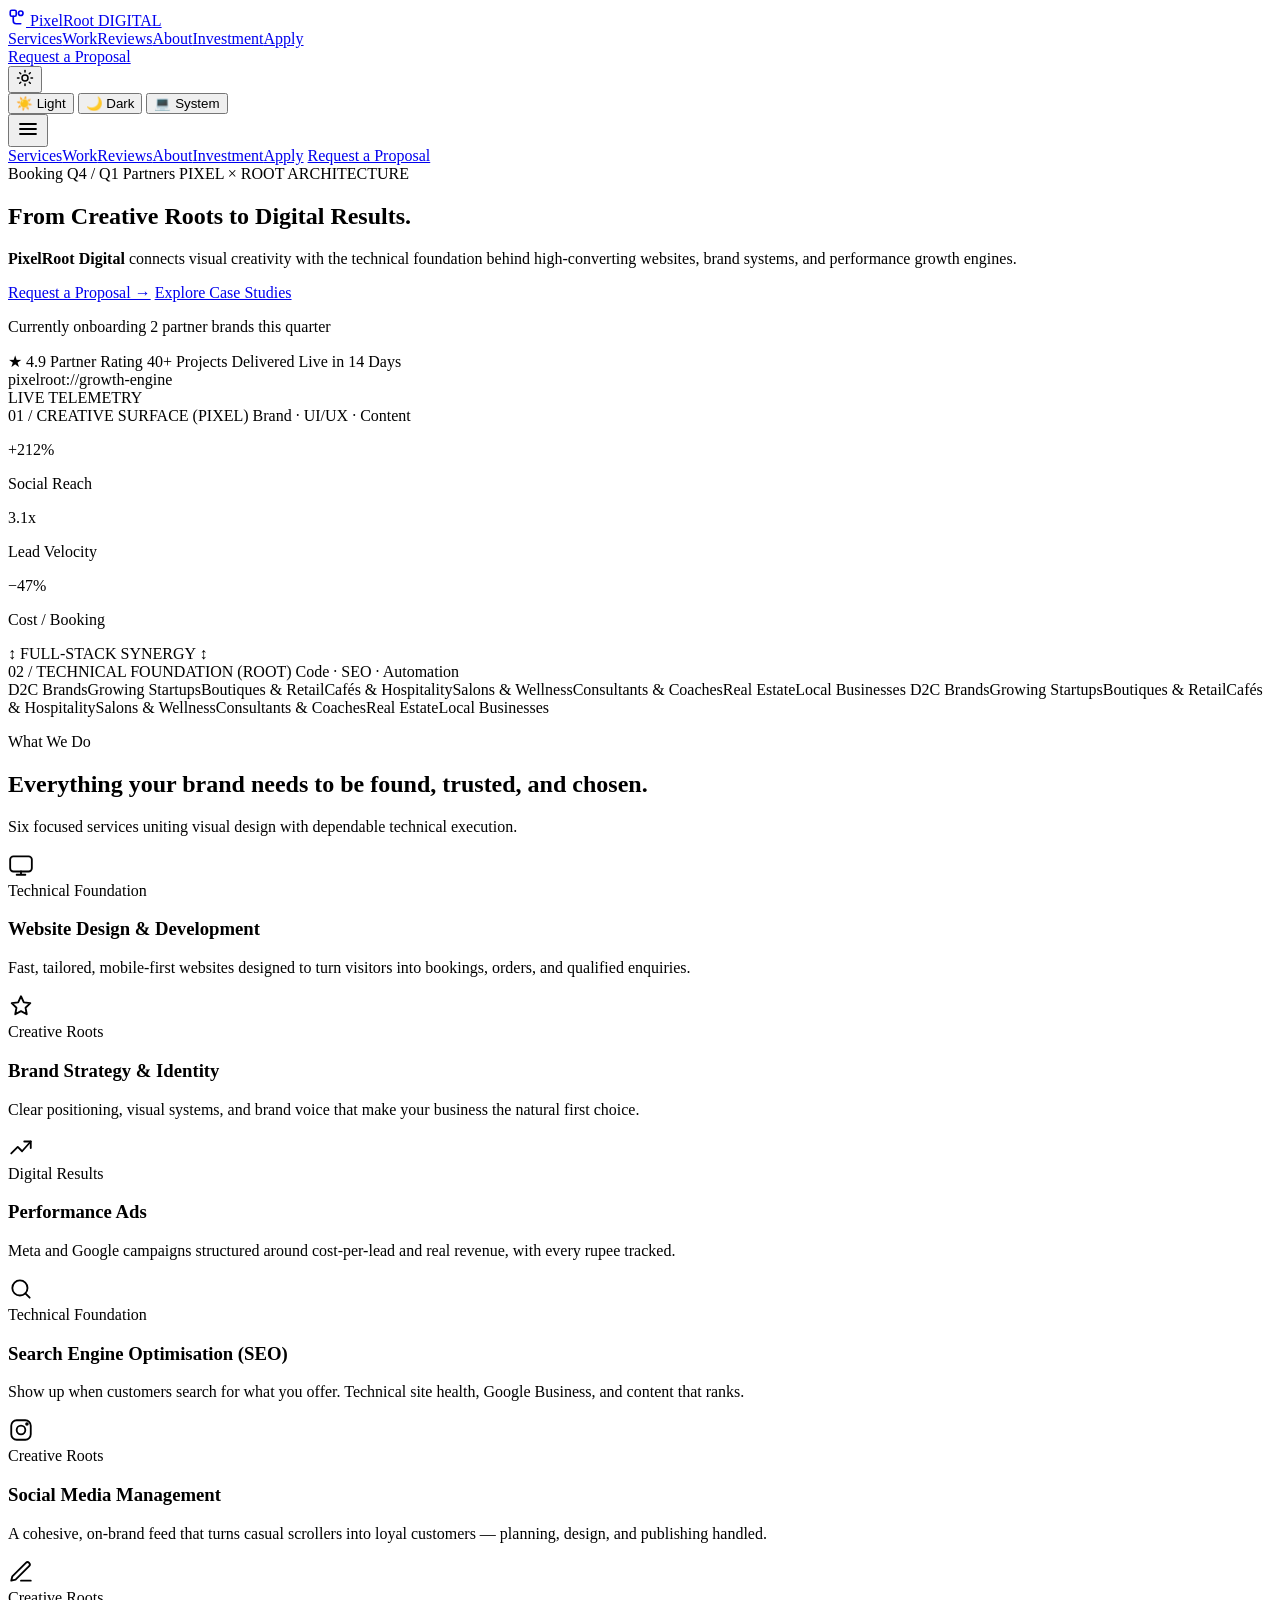
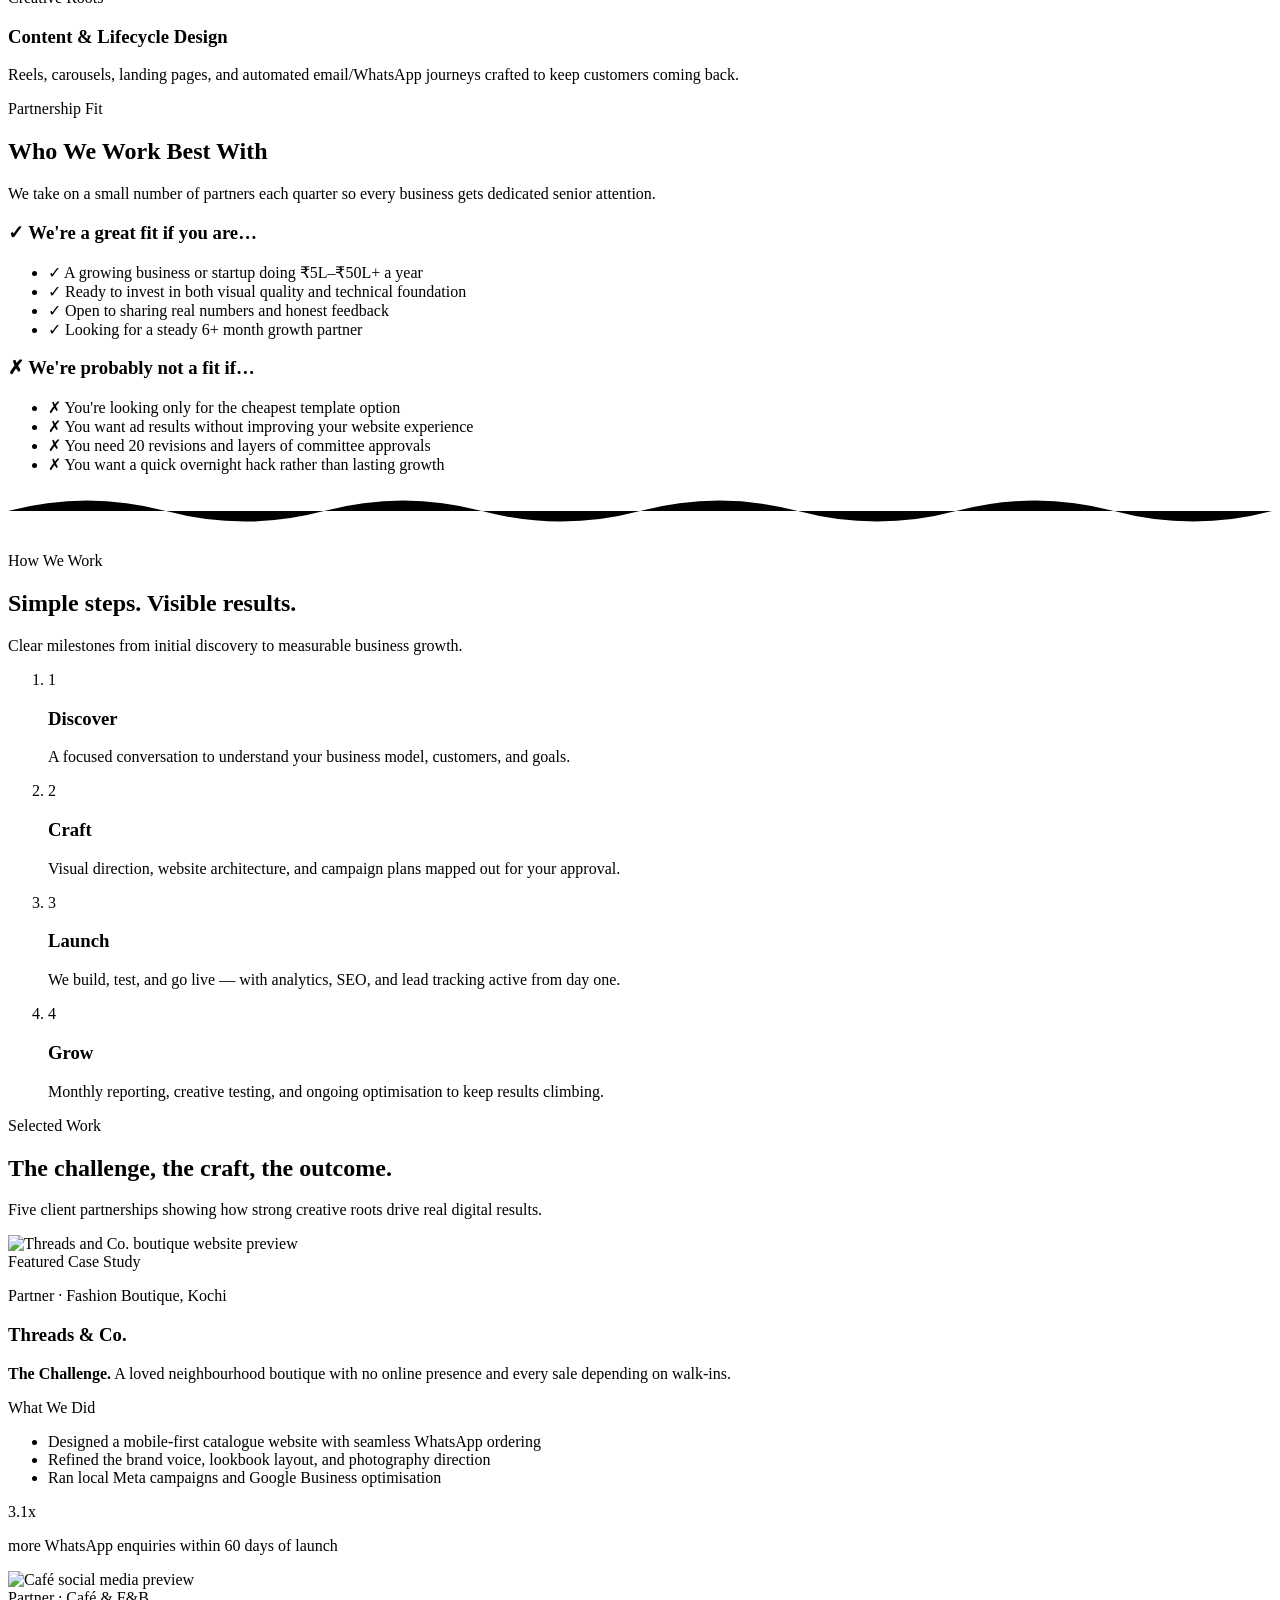
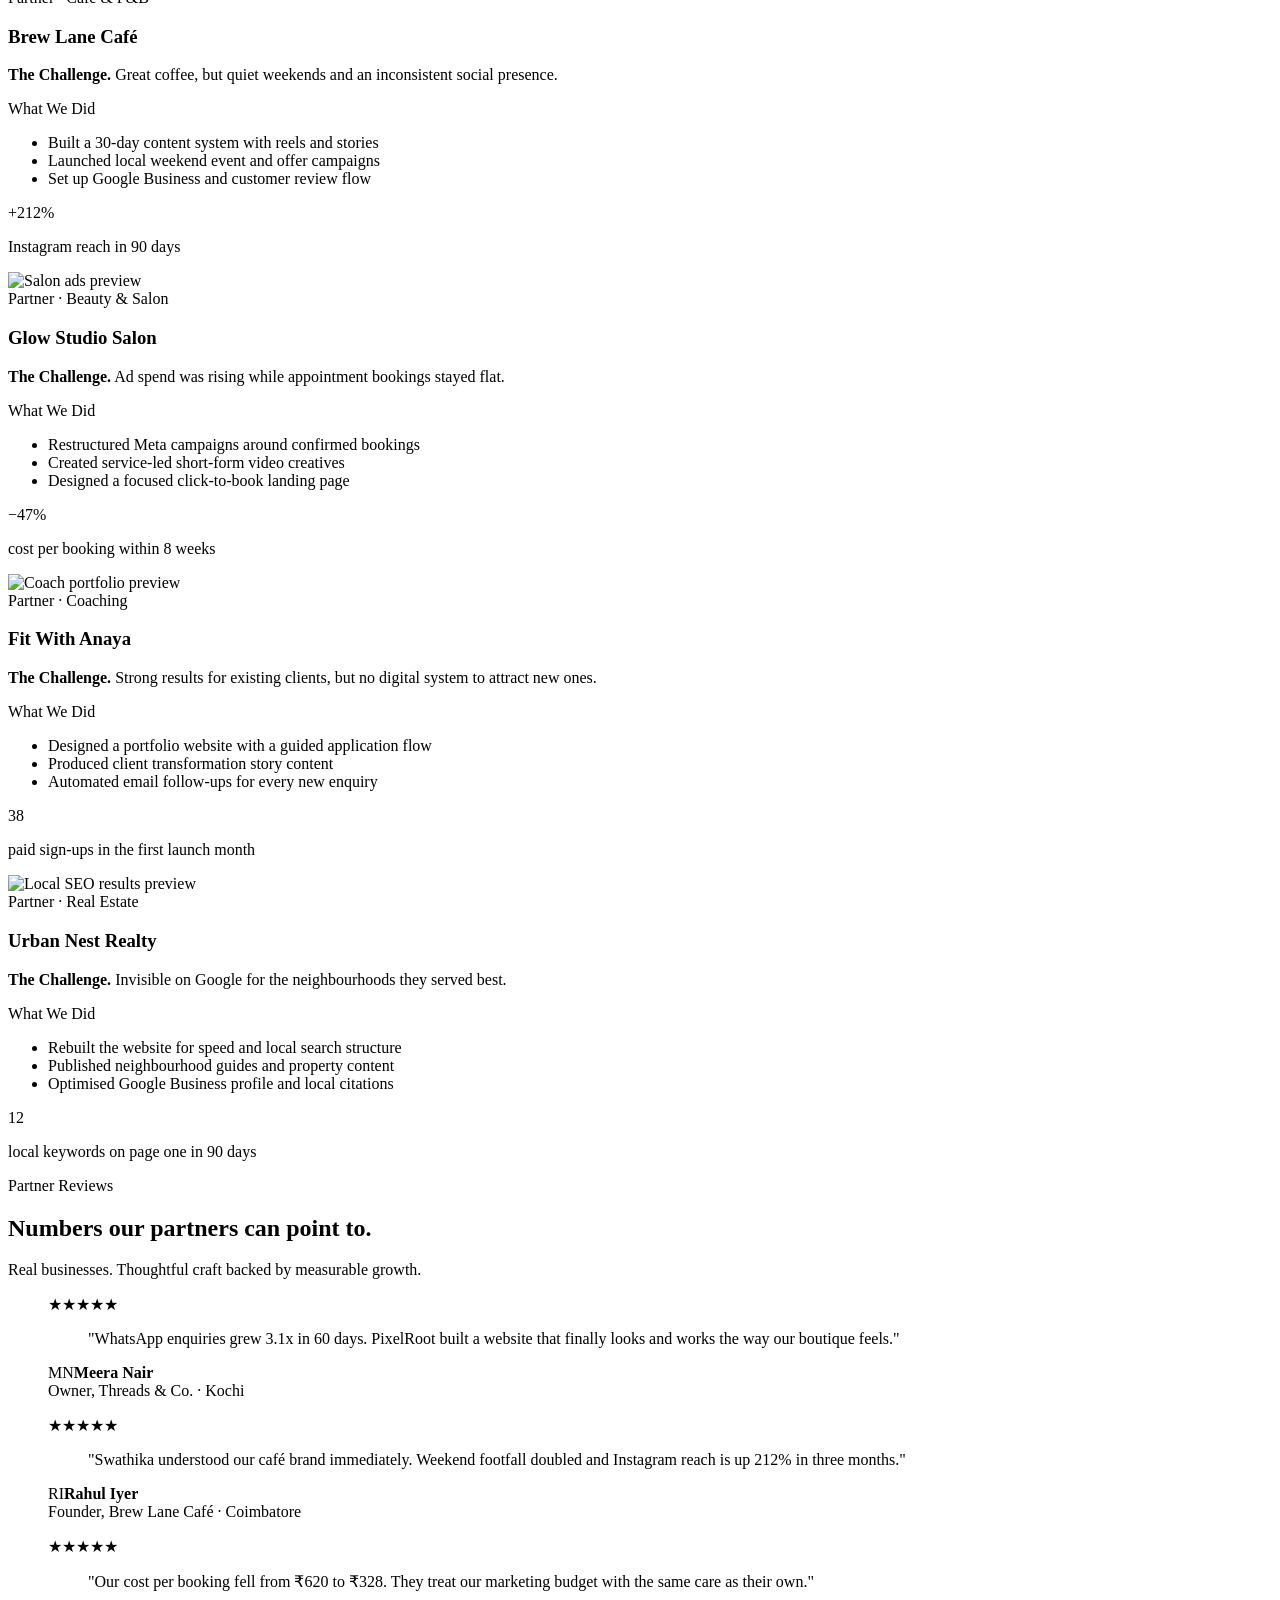
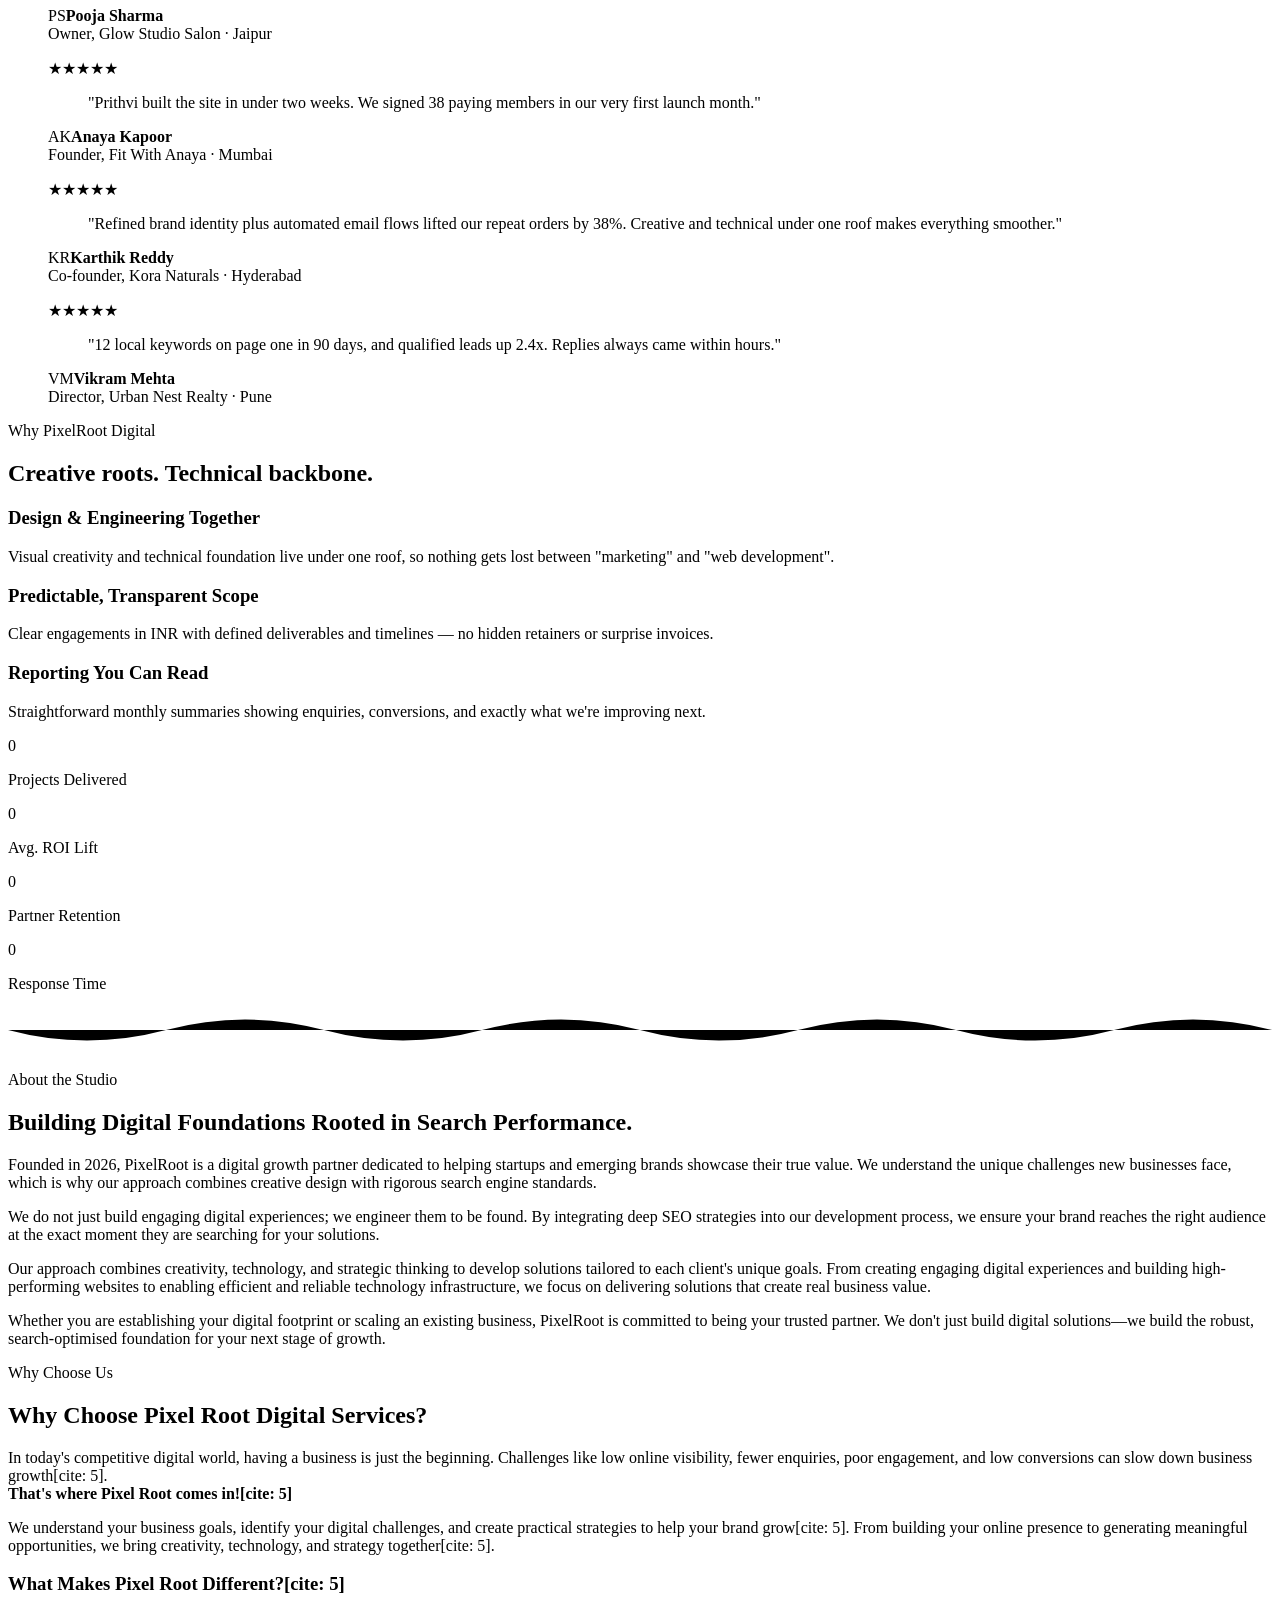
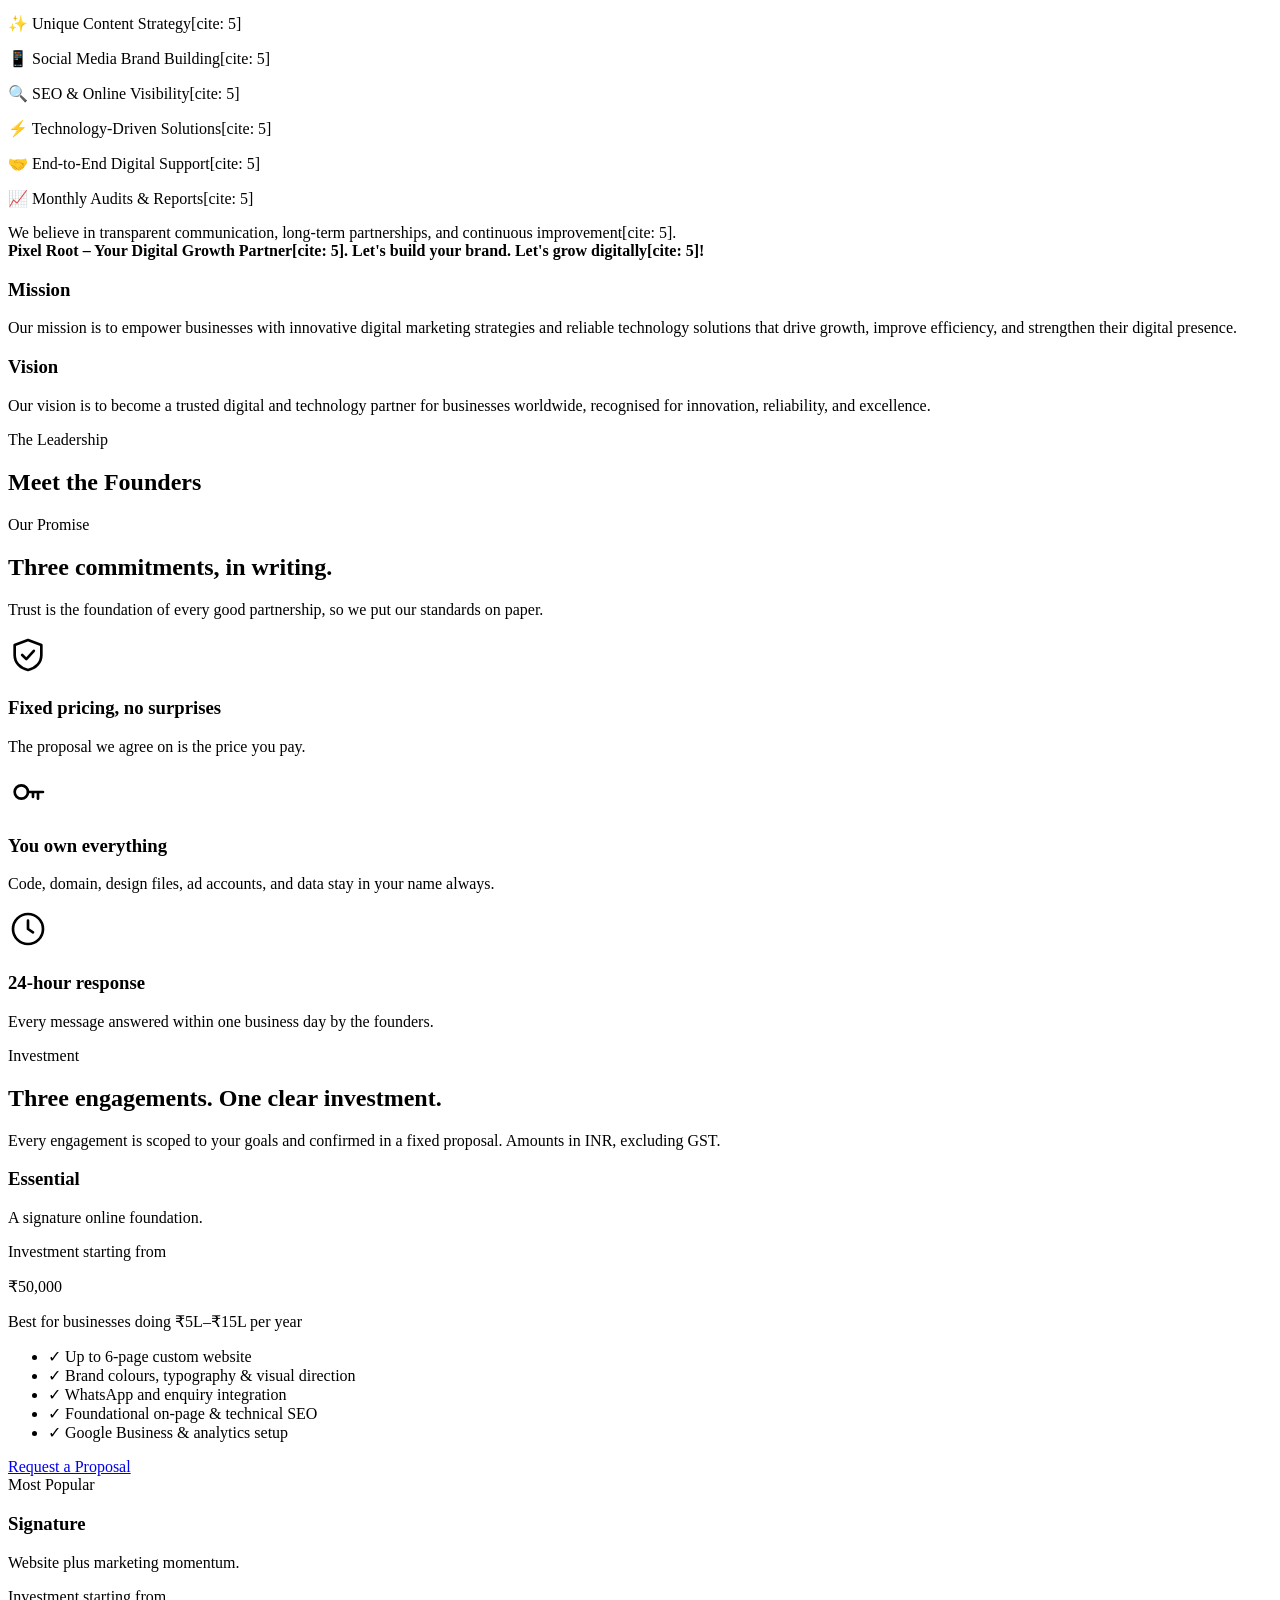
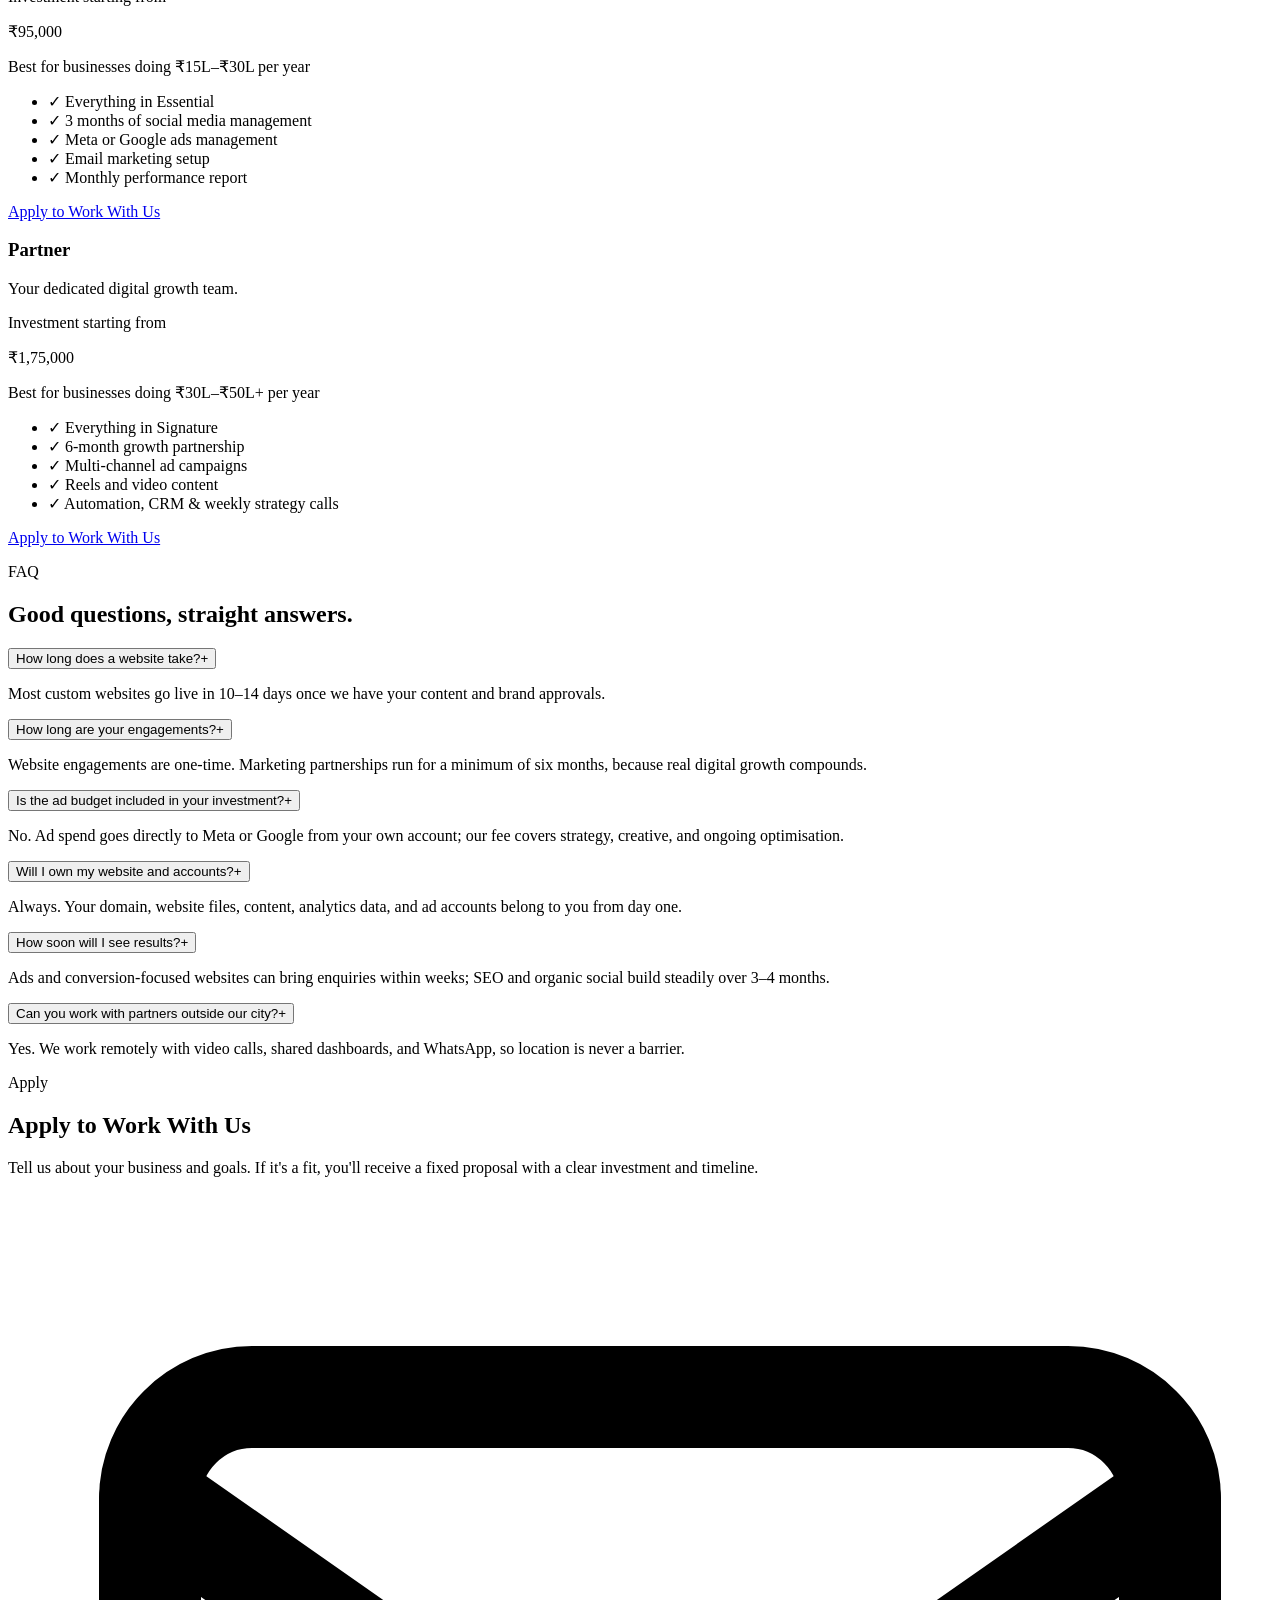
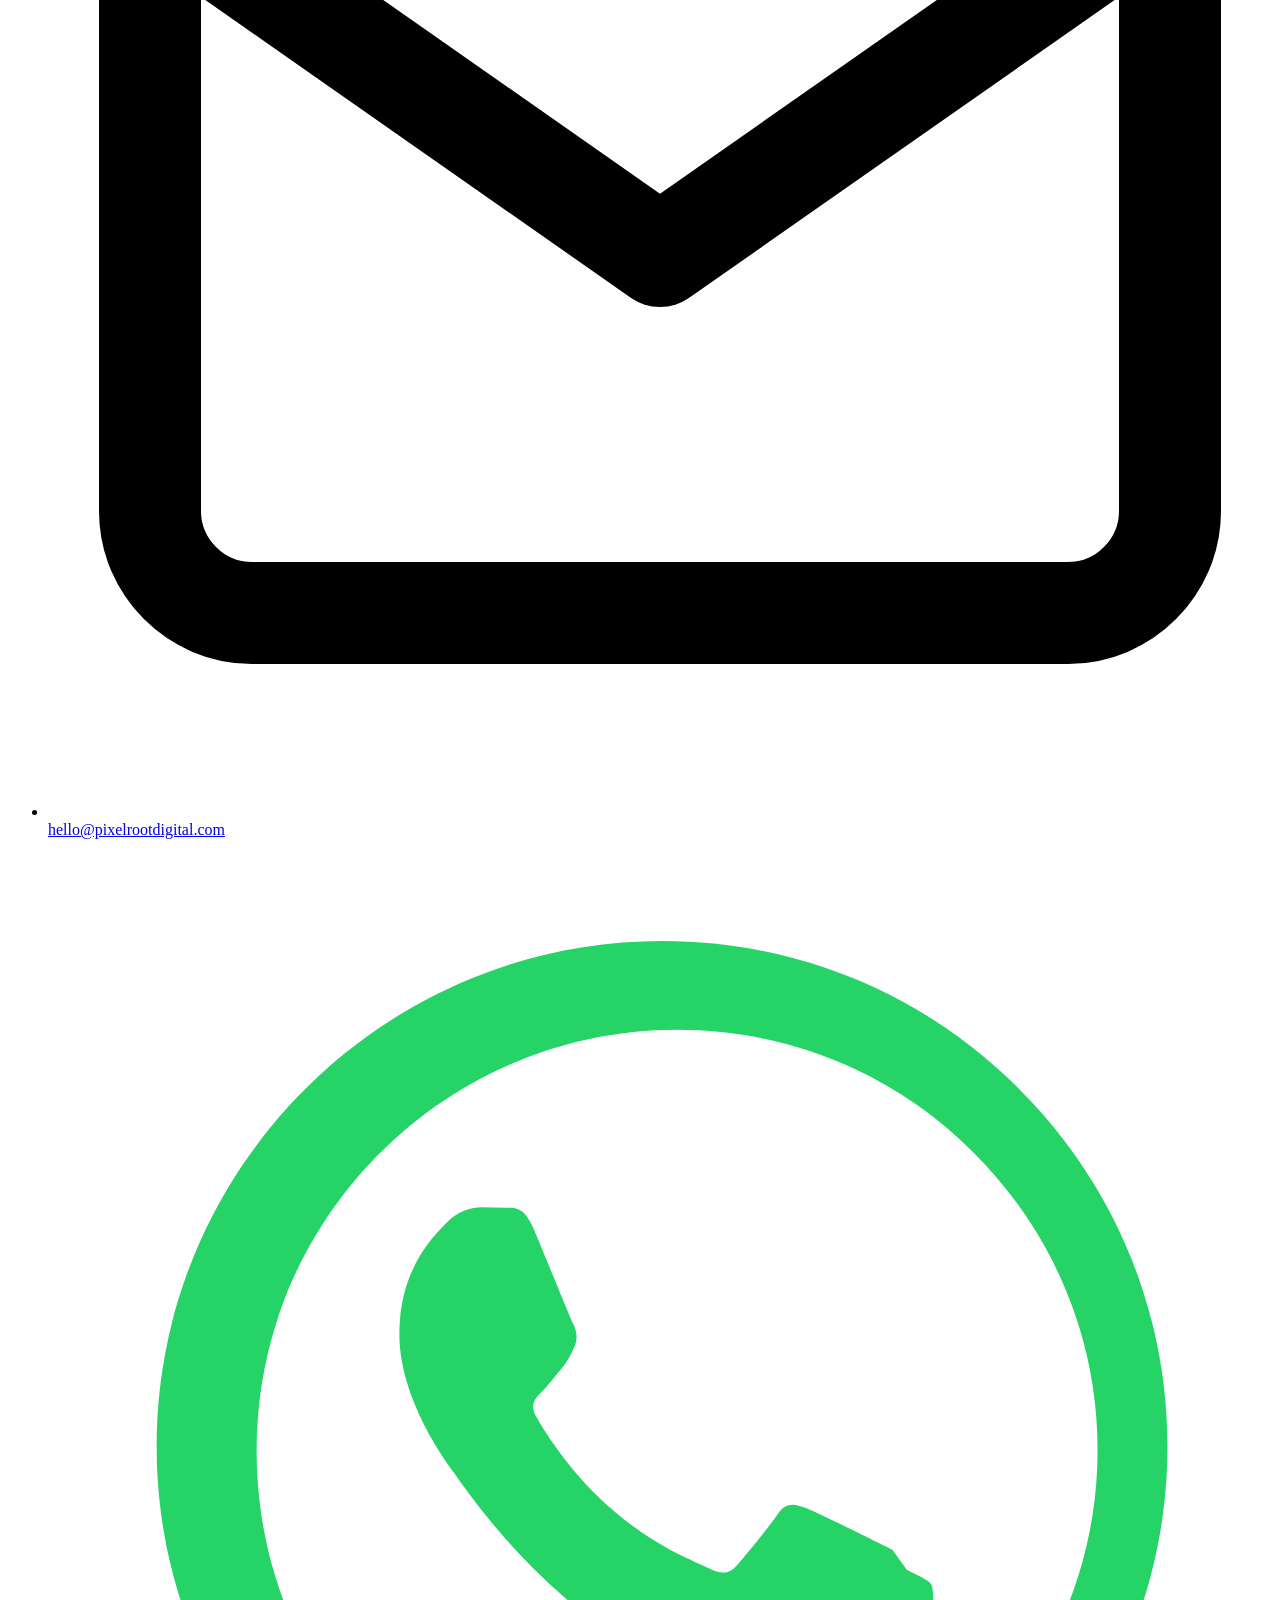
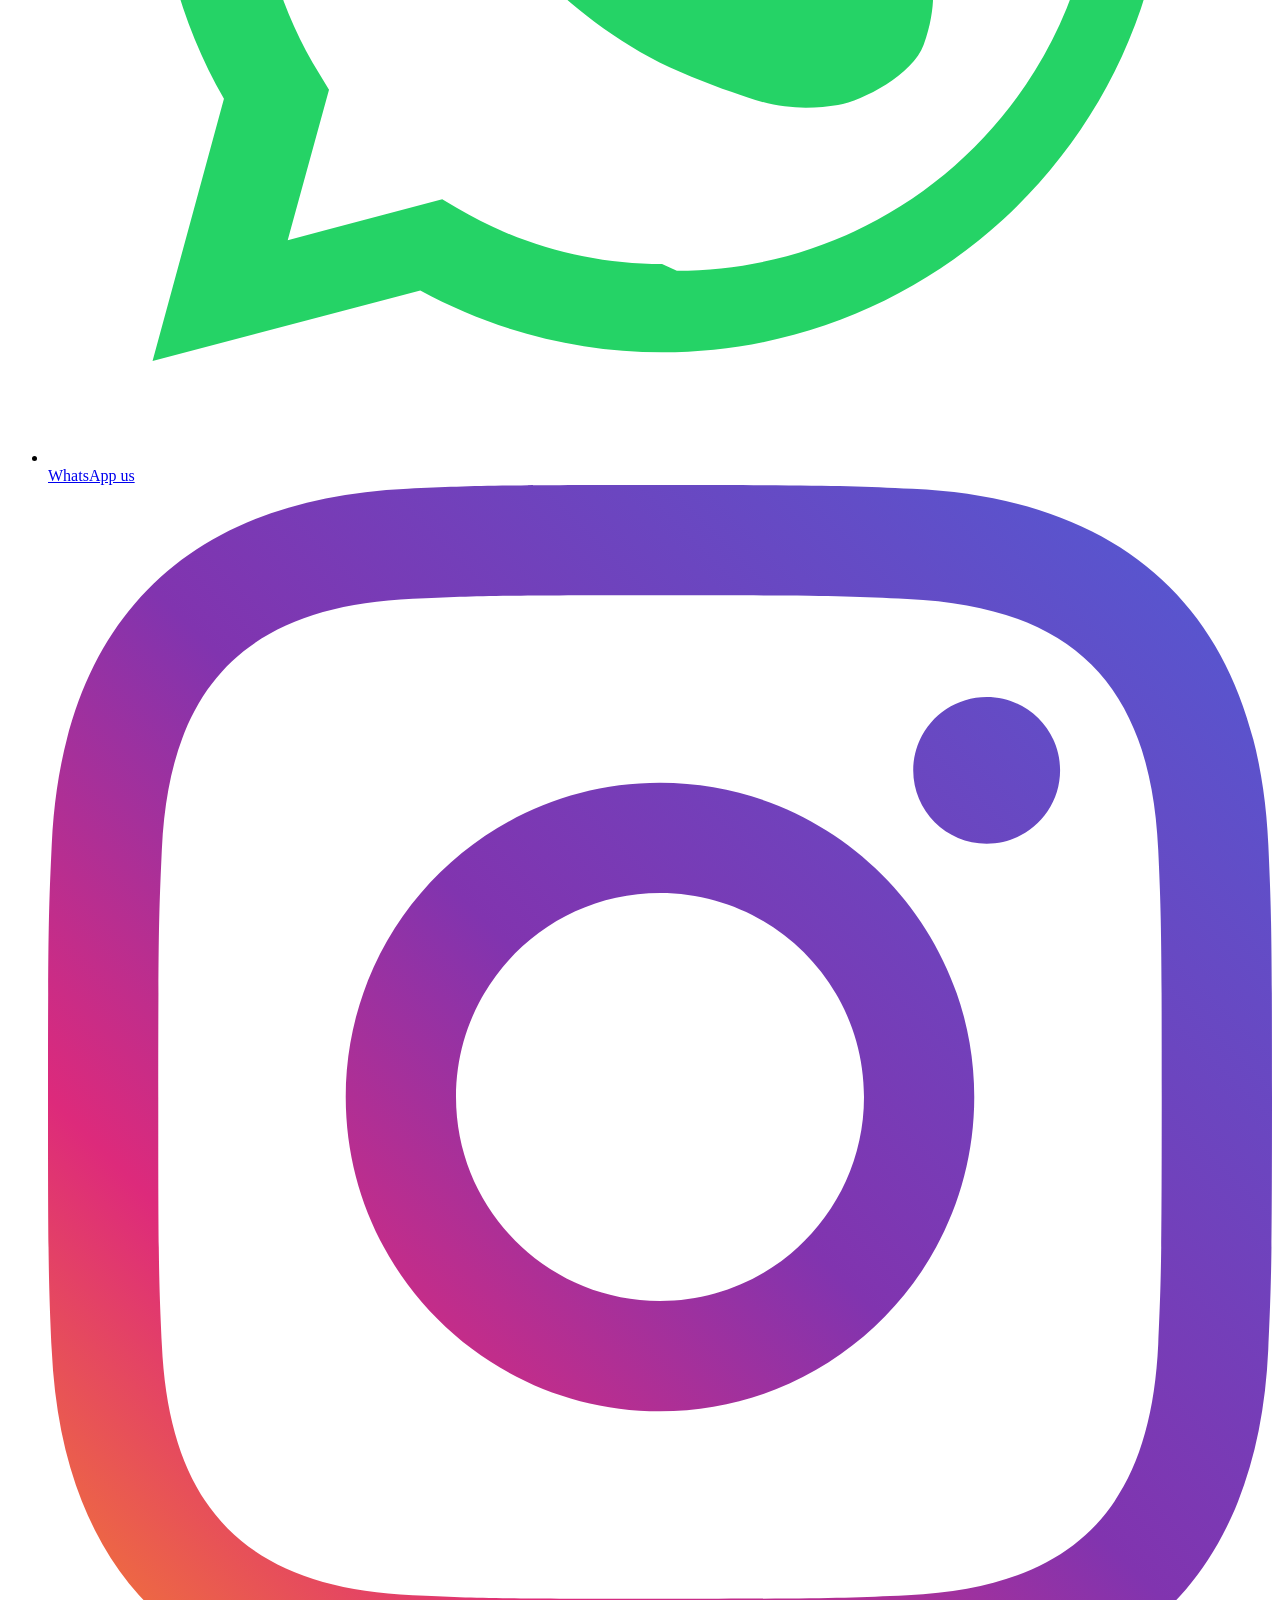
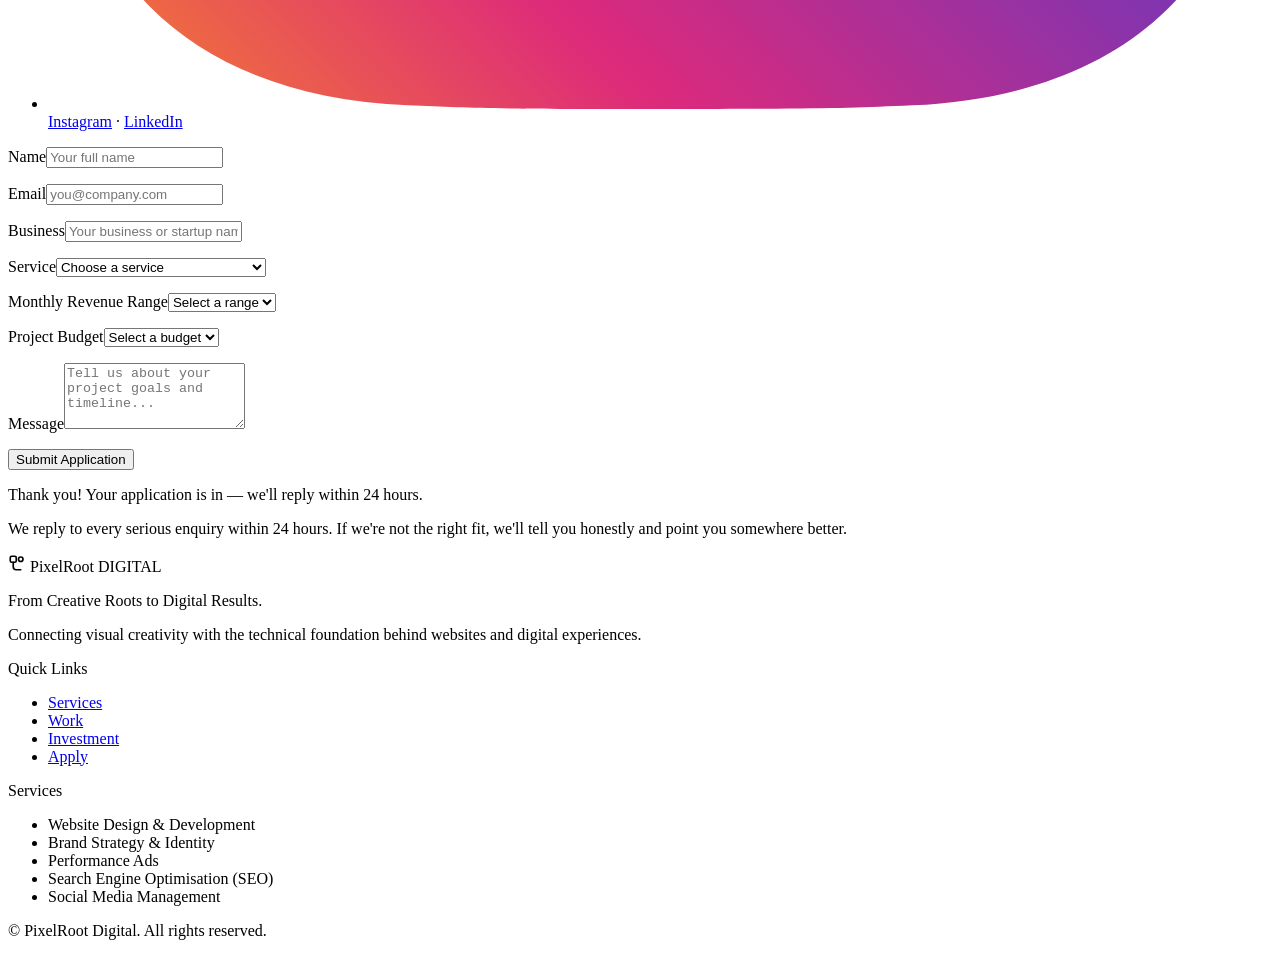
==== frontend/index.html @ 07b392b3 "Update PixelRoot Digital website with theme switcher, edited about copy, and founder social profiles" ====
<!DOCTYPE html>
<html lang="en" data-theme="exact-match">
<head>
<meta charset="UTF-8">
<meta name="viewport" content="width=device-width, initial-scale=1">
<title>PixelRoot Digital — From Creative Roots to Digital Results</title>
<meta name="description" content="PixelRoot Digital connects visual creativity with the technical foundation behind websites and digital experiences.">
<link rel="preconnect" href="https://fonts.googleapis.com">
<link rel="preconnect" href="https://fonts.gstatic.com" crossorigin>
<link href="https://fonts.googleapis.com/css2?family=Inter:wght@300;400;500;600;700&family=Plus+Jakarta+Sans:wght@500;600;700;800&display=swap" rel="stylesheet">
<script src="https://cdn.tailwindcss.com"></script>

<!-- Link to external CSS -->
<link rel="stylesheet" href="/css/styles.css">
</head>
<body>

<!-- NAV -->
<header class="glass fixed top-0 inset-x-0 z-50">
  <nav class="max-w-6xl mx-auto px-5 h-16 flex items-center justify-between" aria-label="Main">
    <a href="#top" class="flex items-center gap-2.5 text-lg" aria-label="PixelRoot Digital home">
      <span id="n" class="brand-mark" aria-hidden="true">
        <svg width="18" height="18" viewBox="0 0 24 24" fill="none" stroke="currentColor" stroke-width="2.2" stroke-linecap="round" stroke-linejoin="round"><rect x="3" y="3" width="8" height="8" rx="2"/><path d="M7 11v6a4 4 0 0 0 4 4h6"/><circle cx="17" cy="7" r="3"/></svg>
      </span>
      <span><span class="serif font-bold tracking-tight">PixelRoot</span> <span class="text-xs font-semibold tracking-widest uppercase py-0.5 px-2 rounded-md bg-[var(--surface-2)] text-[var(--muted)] ml-1 border border-[var(--border)]">DIGITAL</span></span>
    </a>
    <div class="hidden lg:flex gap-7">
      <a class="nav-link" href="#services">Services</a><a class="nav-link" href="#work">Work</a><a class="nav-link" href="#reviews">Reviews</a><a class="nav-link" href="#about">About</a><a class="nav-link" href="#pricing">Investment</a><a class="nav-link" href="#contact">Apply</a>
    </div>
    <a href="#contact" class="btn btn-gold hidden lg:inline-flex">Request a Proposal</a>
    <div class="theme-dropdown hidden lg:block">
      <button id="themeToggleBtn" class="btn btn-line !p-2.5 rounded-full" aria-label="Toggle theme">
        <svg width="18" height="18" viewBox="0 0 24 24" fill="none" stroke="currentColor" stroke-width="2" stroke-linecap="round" stroke-linejoin="round"><circle cx="12" cy="12" r="4"/><path d="M12 2v2"/><path d="M12 20v2"/><path d="m4.93 4.93 1.41 1.41"/><path d="m17.66 17.66 1.41 1.41"/><path d="M2 12h2"/><path d="M20 12h2"/><path d="m6.34 17.66-1.41 1.41"/><path d="m19.07 4.93-1.41 1.41"/></svg>
      </button>
      <div id="themeMenu" class="theme-menu">
        <button class="theme-option" data-value="light">☀️ Light</button>
        <button class="theme-option" data-value="dark">🌙 Dark</button>
        <button class="theme-option" data-value="system">💻 System</button>
      </div>
    </div>
    <button id="menuBtn" class="lg:hidden p-2 rounded-lg border border-[var(--border)] bg-[var(--surface)]" aria-label="Toggle menu" aria-expanded="false" aria-controls="mobileMenu">
      <svg width="24" height="24" viewBox="0 0 24 24" fill="none" stroke="currentColor" stroke-width="1.8" stroke-linecap="round"><path d="M4 7h16M4 12h16M4 17h16"/></svg>
    </button>
  </nav>
  <div id="mobileMenu" class="hidden lg:hidden px-5 pb-5 flex-col gap-3 border-t border-[var(--border)] bg-[var(--surface)]">
    <a class="nav-link block py-1.5" href="#services">Services</a><a class="nav-link block py-1.5" href="#work">Work</a><a class="nav-link block py-1.5" href="#reviews">Reviews</a><a class="nav-link block py-1.5" href="#about">About</a><a class="nav-link block py-1.5" href="#pricing">Investment</a><a class="nav-link block py-1.5" href="#contact">Apply</a>
    <a href="#contact" class="btn btn-gold mt-2 justify-center">Request a Proposal</a>
  </div>
</header>

<main id="top">
<!-- HERO -->
<section class="relative pt-32 pb-24 px-5 overflow-hidden">
  <div class="blob w-[500px] h-[500px] -top-32 -left-32" style="background:var(--accent)"></div>
  <div class="blob w-[500px] h-[500px] top-20 -right-20" style="background:var(--accent-2)"></div>
  <div class="max-w-6xl mx-auto grid lg:grid-cols-12 gap-12 items-center relative">
    <div class="reveal lg:col-span-7">
      <div class="flex flex-wrap items-center gap-2.5 mb-6">
        <span class="pill"><span class="dot"></span> Booking Q4 / Q1 Partners</span>
        <span class="pill">PIXEL × ROOT ARCHITECTURE</span>
      </div>
      <h1 class="serif text-5xl md:text-6xl lg:text-[4rem] font-bold leading-[1.08]">
        From Creative Roots to <span class="grad-text">Digital Results.</span>
      </h1>
      <p class="mt-6 text-base md:text-lg text-[var(--muted)] max-w-xl leading-relaxed">
        <strong class="text-[var(--text)] font-semibold">PixelRoot Digital</strong> connects visual creativity with the technical foundation behind high-converting websites, brand systems, and performance growth engines.
      </p>
      <div class="flex flex-wrap gap-4 mt-9">
        <a href="#contact" class="btn btn-gold">Request a Proposal →</a>
        <a href="#work" class="btn btn-line">Explore Case Studies</a>
      </div>
      <p class="mt-6 flex items-center gap-2.5 text-sm font-medium text-[var(--muted)]">
        <span class="dot"></span> Currently onboarding <span class="text-[var(--text)] font-semibold">2 partner brands</span> this quarter
      </p>
      <div class="flex flex-wrap gap-2.5 mt-8">
        <span class="pill">★ 4.9 Partner Rating</span>
        <span class="pill">40+ Projects Delivered</span>
        <span class="pill">Live in 14 Days</span>
      </div>
    </div>

    <!-- HERO STUDIO CARD -->
    <div class="relative lg:col-span-5 reveal" aria-hidden="true">
      <div class="card p-6 md:p-7 space-y-5 bg-[var(--surface)] border border-[var(--border)] shadow-2xl">
        <div class="flex items-center justify-between border-b border-[var(--border)] pb-3">
          <div class="flex items-center gap-2">
            <span class="w-2.5 h-2.5 rounded-full bg-red-500 inline-block"></span>
            <span class="w-2.5 h-2.5 rounded-full bg-yellow-500 inline-block"></span>
            <span class="w-2.5 h-2.5 rounded-full bg-green-500 inline-block"></span>
            <span class="mono text-xs text-[var(--muted)] ml-2">pixelroot://growth-engine</span>
          </div>
          <span class="pill text-[10px] py-1 px-2" style="background:var(--surface-2);color:var(--accent)">LIVE TELEMETRY</span>
        </div>

        <div class="p-4 rounded-xl bg-[var(--surface-2)] border border-[var(--border)]">
          <div class="flex items-center justify-between text-xs font-semibold">
            <span class="text-[var(--accent)] tracking-wider">01 / CREATIVE SURFACE (PIXEL)</span>
            <span class="text-[var(--muted)] font-normal">Brand · UI/UX · Content</span>
          </div>
          <div class="grid grid-cols-3 gap-2 mt-3 pt-3 border-t border-[var(--border)] text-center">
            <div class="p-2 rounded-lg bg-[var(--bg)] border border-[var(--border)]">
              <p class="serif text-lg font-bold text-[var(--accent)]">+212%</p>
              <p class="text-[10px] text-[var(--muted)] mt-0.5">Social Reach</p>
            </div>
            <div class="p-2 rounded-lg bg-[var(--bg)] border border-[var(--border)]">
              <p class="serif text-lg font-bold text-[var(--text)]">3.1x</p>
              <p class="text-[10px] text-[var(--muted)] mt-0.5">Lead Velocity</p>
            </div>
            <div class="p-2 rounded-lg bg-[var(--bg)] border border-[var(--border)]">
              <p class="serif text-lg font-bold text-[var(--accent-2)]">−47%</p>
              <p class="text-[10px] text-[var(--muted)] mt-0.5">Cost / Booking</p>
            </div>
          </div>
        </div>

        <div class="flex items-center justify-center gap-2 text-[11px] text-[var(--muted)] font-mono tracking-widest my-1">
          <span>↕</span> FULL-STACK SYNERGY <span>↕</span>
        </div>

        <div class="p-4 rounded-xl bg-[var(--surface-2)] border border-[var(--border)]">
          <div class="flex items-center justify-between text-xs font-semibold">
            <span class="text-[var(--accent)] tracking-wider">02 / TECHNICAL FOUNDATION (ROOT)</span>
            <span class="text-[var(--muted)] font-normal">Code · SEO · Automation</span>
          </div>
        </div>
      </div>
    </div>
  </div>
</section>

<!-- TRUST BAR -->
<section class="py-5 overflow-hidden border-y border-[var(--border)] bg-[var(--surface)]" aria-label="Who we work with">
  <div class="marquee" aria-hidden="true">
    <span class="pill">D2C Brands</span><span class="pill">Growing Startups</span><span class="pill">Boutiques &amp; Retail</span><span class="pill">Cafés &amp; Hospitality</span><span class="pill">Salons &amp; Wellness</span><span class="pill">Consultants &amp; Coaches</span><span class="pill">Real Estate</span><span class="pill">Local Businesses</span>
    <span class="pill">D2C Brands</span><span class="pill">Growing Startups</span><span class="pill">Boutiques &amp; Retail</span><span class="pill">Cafés &amp; Hospitality</span><span class="pill">Salons &amp; Wellness</span><span class="pill">Consultants &amp; Coaches</span><span class="pill">Real Estate</span><span class="pill">Local Businesses</span>
  </div>
</section>

<!-- SERVICES -->
<section id="services" class="py-24 px-5">
  <div class="max-w-6xl mx-auto">
    <div class="reveal max-w-2xl">
      <p class="eyebrow">What We Do</p>
      <div class="gold-line"></div>
      <h2 class="serif text-4xl md:text-5xl font-bold">Everything your brand needs to be found, trusted, and chosen.</h2>
      <p class="mt-4 text-[var(--muted)]">Six focused services uniting visual design with dependable technical execution.</p>
    </div>
    <div class="grid md:grid-cols-2 lg:grid-cols-3 gap-6 mt-12">
      <article class="card p-7 reveal">
        <div class="flex items-center justify-between mb-4">
          <div class="text-[var(--accent)] p-3 rounded-xl bg-[var(--surface-2)]"><svg width="26" height="26" viewBox="0 0 24 24" fill="none" stroke="currentColor" stroke-width="1.7" stroke-linecap="round" stroke-linejoin="round"><rect x="2" y="4" width="20" height="14" rx="3"/><path d="M8 21h8M12 18v3"/></svg></div>
          <span class="text-xs font-semibold text-[var(--muted)]">Technical Foundation</span>
        </div>
        <h3 class="serif text-xl font-bold">Website Design &amp; Development</h3>
        <p class="mt-2 text-sm text-[var(--muted)] leading-relaxed">Fast, tailored, mobile-first websites designed to turn visitors into bookings, orders, and qualified enquiries.</p>
      </article>
      <article class="card p-7 reveal">
        <div class="flex items-center justify-between mb-4">
          <div class="text-[var(--accent)] p-3 rounded-xl bg-[var(--surface-2)]"><svg width="26" height="26" viewBox="0 0 24 24" fill="none" stroke="currentColor" stroke-width="1.7" stroke-linecap="round" stroke-linejoin="round"><path d="M12 3l2.6 5.6 6 .8-4.4 4.2 1.1 6L12 16.7 6.7 19.6l1.1-6L3.4 9.4l6-.8z"/></svg></div>
          <span class="text-xs font-semibold text-[var(--muted)]">Creative Roots</span>
        </div>
        <h3 class="serif text-xl font-bold">Brand Strategy &amp; Identity</h3>
        <p class="mt-2 text-sm text-[var(--muted)] leading-relaxed">Clear positioning, visual systems, and brand voice that make your business the natural first choice.</p>
      </article>
      <article class="card p-7 reveal">
        <div class="flex items-center justify-between mb-4">
          <div class="text-[var(--accent)] p-3 rounded-xl bg-[var(--surface-2)]"><svg width="26" height="26" viewBox="0 0 24 24" fill="none" stroke="currentColor" stroke-width="1.7" stroke-linecap="round" stroke-linejoin="round"><path d="M3 17l6-6 4 4 8-9"/><path d="M15 6h6v6"/></svg></div>
          <span class="text-xs font-semibold text-[var(--muted)]">Digital Results</span>
        </div>
        <h3 class="serif text-xl font-bold">Performance Ads</h3>
        <p class="mt-2 text-sm text-[var(--muted)] leading-relaxed">Meta and Google campaigns structured around cost-per-lead and real revenue, with every rupee tracked.</p>
      </article>
      <article class="card p-7 reveal">
        <div class="flex items-center justify-between mb-4">
          <div class="text-[var(--accent)] p-3 rounded-xl bg-[var(--surface-2)]"><svg width="26" height="26" viewBox="0 0 24 24" fill="none" stroke="currentColor" stroke-width="1.7" stroke-linecap="round" stroke-linejoin="round"><circle cx="11" cy="11" r="7"/><path d="M20 20l-4-4"/></svg></div>
          <span class="text-xs font-semibold text-[var(--muted)]">Technical Foundation</span>
        </div>
        <h3 class="serif text-xl font-bold">Search Engine Optimisation (SEO)</h3>
        <p class="mt-2 text-sm text-[var(--muted)] leading-relaxed">Show up when customers search for what you offer. Technical site health, Google Business, and content that ranks.</p>
      </article>
      <article class="card p-7 reveal">
        <div class="flex items-center justify-between mb-4">
          <div class="text-[var(--accent)] p-3 rounded-xl bg-[var(--surface-2)]"><svg width="26" height="26" viewBox="0 0 24 24" fill="none" stroke="currentColor" stroke-width="1.7" stroke-linecap="round" stroke-linejoin="round"><rect x="3" y="3" width="18" height="18" rx="5"/><circle cx="12" cy="12" r="4"/><circle cx="17.5" cy="6.5" r=".8"/></svg></div>
          <span class="text-xs font-semibold text-[var(--muted)]">Creative Roots</span>
        </div>
        <h3 class="serif text-xl font-bold">Social Media Management</h3>
        <p class="mt-2 text-sm text-[var(--muted)] leading-relaxed">A cohesive, on-brand feed that turns casual scrollers into loyal customers — planning, design, and publishing handled.</p>
      </article>
      <article class="card p-7 reveal">
        <div class="flex items-center justify-between mb-4">
          <div class="text-[var(--accent)] p-3 rounded-xl bg-[var(--surface-2)]"><svg width="26" height="26" viewBox="0 0 24 24" fill="none" stroke="currentColor" stroke-width="1.7" stroke-linecap="round" stroke-linejoin="round"><path d="M12 20h9"/><path d="M16.5 3.5a2.1 2.1 0 013 3L7 19l-4 1 1-4z"/></svg></div>
          <span class="text-xs font-semibold text-[var(--muted)]">Creative Roots</span>
        </div>
        <h3 class="serif text-xl font-bold">Content &amp; Lifecycle Design</h3>
        <p class="mt-2 text-sm text-[var(--muted)] leading-relaxed">Reels, carousels, landing pages, and automated email/WhatsApp journeys crafted to keep customers coming back.</p>
      </article>
    </div>
  </div>
</section>

<!-- WHO WE WORK BEST WITH -->
<section id="fit" class="py-24 px-5">
  <div class="max-w-6xl mx-auto">
    <div class="reveal text-center max-w-2xl mx-auto">
      <p class="eyebrow">Partnership Fit</p>
      <div class="gold-line mx-auto"></div>
      <h2 class="serif text-4xl md:text-5xl font-bold">Who We Work Best With</h2>
      <p class="mt-4 text-[var(--muted)]">We take on a small number of partners each quarter so every business gets dedicated senior attention.</p>
    </div>
    <div class="grid md:grid-cols-2 gap-6 mt-12">
      <article class="card p-8 reveal" style="border-color:var(--accent)">
        <h3 class="serif text-2xl font-bold"><span class="ck">✓</span> We're a great fit if you are…</h3>
        <ul class="mt-5 space-y-3 text-sm">
          <li><span class="ck">✓</span> A growing business or startup doing ₹5L–₹50L+ a year</li>
          <li><span class="ck">✓</span> Ready to invest in both visual quality and technical foundation</li>
          <li><span class="ck">✓</span> Open to sharing real numbers and honest feedback</li>
          <li><span class="ck">✓</span> Looking for a steady 6+ month growth partner</li>
        </ul>
      </article>
      <article class="card p-8 reveal">
        <h3 class="serif text-2xl font-bold"><span class="xk">✗</span> We're probably not a fit if…</h3>
        <ul class="mt-5 space-y-3 text-sm text-[var(--muted)]">
          <li><span class="xk">✗</span> You're looking only for the cheapest template option</li>
          <li><span class="xk">✗</span> You want ad results without improving your website experience</li>
          <li><span class="xk">✗</span> You need 20 revisions and layers of committee approvals</li>
          <li><span class="xk">✗</span> You want a quick overnight hack rather than lasting growth</li>
        </ul>
      </article>
    </div>
  </div>
</section>

<svg class="wave w-full h-10" viewBox="0 0 1200 40" preserveAspectRatio="none" aria-hidden="true"><path d="M0 20 Q 75 0 150 20 T 300 20 T 450 20 T 600 20 T 750 20 T 900 20 T 1050 20 T 1200 20"/></svg>

<!-- PROCESS -->
<section id="process" class="py-24 px-5">
  <div class="max-w-6xl mx-auto">
    <div class="reveal text-center max-w-2xl mx-auto">
      <p class="eyebrow">How We Work</p>
      <div class="gold-line mx-auto"></div>
      <h2 class="serif text-4xl md:text-5xl font-bold">Simple steps. Visible results.</h2>
      <p class="mt-4 text-[var(--muted)]">Clear milestones from initial discovery to measurable business growth.</p>
    </div>
    <ol class="grid md:grid-cols-4 gap-6 mt-14 relative">
      <li class="card p-7 reveal text-center">
        <div class="w-12 h-12 mx-auto rounded-full ring flex items-center justify-center"><span class="serif font-bold w-full h-full rounded-full flex items-center justify-center bg-[var(--surface)] text-[var(--accent)]">1</span></div>
        <h3 class="serif text-xl font-bold mt-4">Discover</h3>
        <p class="text-sm text-[var(--muted)] mt-2">A focused conversation to understand your business model, customers, and goals.</p>
      </li>
      <li class="card p-7 reveal text-center">
        <div class="w-12 h-12 mx-auto rounded-full ring flex items-center justify-center"><span class="serif font-bold w-full h-full rounded-full flex items-center justify-center bg-[var(--surface)] text-[var(--accent)]">2</span></div>
        <h3 class="serif text-xl font-bold mt-4">Craft</h3>
        <p class="text-sm text-[var(--muted)] mt-2">Visual direction, website architecture, and campaign plans mapped out for your approval.</p>
      </li>
      <li class="card p-7 reveal text-center">
        <div class="w-12 h-12 mx-auto rounded-full ring flex items-center justify-center"><span class="serif font-bold w-full h-full rounded-full flex items-center justify-center bg-[var(--surface)] text-[var(--accent)]">3</span></div>
        <h3 class="serif text-xl font-bold mt-4">Launch</h3>
        <p class="text-sm text-[var(--muted)] mt-2">We build, test, and go live — with analytics, SEO, and lead tracking active from day one.</p>
      </li>
      <li class="card p-7 reveal text-center">
        <div class="w-12 h-12 mx-auto rounded-full ring flex items-center justify-center"><span class="serif font-bold w-full h-full rounded-full flex items-center justify-center bg-[var(--surface)] text-[var(--accent)]">4</span></div>
        <h3 class="serif text-xl font-bold mt-4">Grow</h3>
        <p class="text-sm text-[var(--muted)] mt-2">Monthly reporting, creative testing, and ongoing optimisation to keep results climbing.</p>
      </li>
    </ol>
  </div>
</section>

<!-- WORK / CASE STUDIES -->
<section id="work" class="py-24 px-5">
  <div class="max-w-6xl mx-auto">
    <div class="reveal max-w-2xl">
      <p class="eyebrow">Selected Work</p>
      <div class="gold-line"></div>
      <h2 class="serif text-4xl md:text-5xl font-bold">The challenge, the craft, the outcome.</h2>
      <p class="mt-4 text-[var(--muted)]">Five client partnerships showing how strong creative roots drive real digital results.</p>
    </div>

    <!-- FEATURED CASE STUDY -->
    <article class="card overflow-hidden reveal mt-12 grid lg:grid-cols-2">
      <img class="proj-img !h-full min-h-[280px]" loading="lazy" src="data:image/svg+xml;utf8,<svg xmlns='http://www.w3.org/2000/svg' width='900' height='600' viewBox='0 0 900 600'><rect width='900' height='600' fill='%230e1626'/><circle cx='760' cy='120' r='180' fill='%232563eb' fill-opacity='0.18'/><circle cx='140' cy='500' r='220' fill='%2300e5bc' fill-opacity='0.15'/><rect x='80' y='80' width='740' height='440' rx='24' fill='%23142036' stroke='%2300e5bc' stroke-opacity='0.35' stroke-width='2'/><rect x='120' y='130' width='160' height='32' rx='16' fill='%23080d16'/><text x='142' y='151' fill='%2300e5bc' font-family='sans-serif' font-weight='bold' font-size='13'>FEATURED CASE STUDY</text><text x='120' y='225' fill='%23ffffff' font-family='sans-serif' font-weight='bold' font-size='42'>Threads &amp; Co. Boutique</text><text x='120' y='270' fill='%238b9bb4' font-family='sans-serif' font-size='22'>Digital Lookbook &amp; WhatsApp Ordering Experience</text><rect x='120' y='330' width='250' height='120' rx='16' fill='%23080d16' stroke='%2300e5bc' stroke-opacity='0.2'/><text x='145' y='390' fill='%2300e5bc' font-family='sans-serif' font-weight='bold' font-size='44'>3.1x</text><text x='145' y='425' fill='%238b9bb4' font-family='sans-serif' font-size='16'>More Customer Enquiries</text><rect x='400' y='330' width='360' height='120' rx='16' fill='%23080d16' stroke='%2300e5bc' stroke-opacity='0.2'/><text x='430' y='375' fill='%23ffffff' font-family='sans-serif' font-weight='bold' font-size='18'>Mobile-First Storefront</text><text x='430' y='405' fill='%238b9bb4' font-family='sans-serif' font-size='15'>Brand Direction · Local Meta Ads · SEO</text></svg>" alt="Threads and Co. boutique website preview">
      <div class="p-8 md:p-10">
        <span class="pill" style="background:var(--accent);color:var(--on-accent);border-color:var(--accent)">Featured Case Study</span>
        <p class="eyebrow mt-4">Partner · Fashion Boutique, Kochi</p>
        <h3 class="serif text-3xl font-bold mt-1">Threads &amp; Co.</h3>
        <p class="mt-3 text-sm"><b>The Challenge.</b> A loved neighbourhood boutique with no online presence and every sale depending on walk-ins.</p>
        <p class="mt-4 text-sm font-semibold">What We Did</p>
        <ul class="text-sm text-[var(--muted)] space-y-1.5 mt-2 list-disc pl-5">
          <li>Designed a mobile-first catalogue website with seamless WhatsApp ordering</li>
          <li>Refined the brand voice, lookbook layout, and photography direction</li>
          <li>Ran local Meta campaigns and Google Business optimisation</li>
        </ul>
        <p class="serif text-6xl font-bold text-[var(--accent)] mt-6">3.1x</p>
        <p class="text-sm text-[var(--muted)]">more WhatsApp enquiries within 60 days of launch</p>
      </div>
    </article>

    <div class="grid md:grid-cols-2 gap-6 mt-6">
      <article class="card overflow-hidden reveal">
        <img class="proj-img" loading="lazy" src="data:image/svg+xml;utf8,<svg xmlns='http://www.w3.org/2000/svg' width='600' height='400' viewBox='0 0 600 400'><rect width='600' height='400' fill='%230e1626'/><rect x='40' y='40' width='520' height='320' rx='20' fill='%23142036' stroke='%2300e5bc' stroke-opacity='0.25' stroke-width='1.5'/><text x='75' y='100' fill='%232563eb' font-family='sans-serif' font-weight='bold' font-size='13'>CONTENT &amp; SOCIAL STRATEGY</text><text x='75' y='150' fill='%23ffffff' font-family='sans-serif' font-weight='bold' font-size='30'>Brew Lane Café</text><path d='M75 280 Q 190 265 270 215 T 510 120' fill='none' stroke='%2300e5bc' stroke-width='4' stroke-linecap='round'/><circle cx='510' cy='120' r='7' fill='%232563eb'/><text x='75' y='325' fill='%238b9bb4' font-family='sans-serif' font-size='16'>+212% Instagram Reach in 90 Days</text></svg>" alt="Café social media preview">
        <div class="p-6">
          <span class="pill">Partner · Café &amp; F&amp;B</span>
          <h3 class="serif text-xl font-bold mt-3">Brew Lane Café</h3>
          <p class="mt-3 text-sm"><b>The Challenge.</b> Great coffee, but quiet weekends and an inconsistent social presence.</p>
          <p class="mt-3 text-sm font-semibold">What We Did</p>
          <ul class="text-sm text-[var(--muted)] space-y-1 mt-1 list-disc pl-5">
            <li>Built a 30-day content system with reels and stories</li>
            <li>Launched local weekend event and offer campaigns</li>
            <li>Set up Google Business and customer review flow</li>
          </ul>
          <p class="serif text-5xl font-bold text-[var(--accent)] mt-5">+212%</p>
          <p class="text-xs text-[var(--muted)]">Instagram reach in 90 days</p>
        </div>
      </article>
      <article class="card overflow-hidden reveal">
        <img class="proj-img" loading="lazy" src="data:image/svg+xml;utf8,<svg xmlns='http://www.w3.org/2000/svg' width='600' height='400' viewBox='0 0 600 400'><rect width='600' height='400' fill='%230e1626'/><rect x='40' y='40' width='520' height='320' rx='20' fill='%23142036' stroke='%2300e5bc' stroke-opacity='0.25' stroke-width='1.5'/><text x='75' y='100' fill='%2300e5bc' font-family='sans-serif' font-weight='bold' font-size='13'>PERFORMANCE ADS &amp; LANDING PAGE</text><text x='75' y='150' fill='%23ffffff' font-family='sans-serif' font-weight='bold' font-size='30'>Glow Studio Salon</text><rect x='75' y='185' width='200' height='95' rx='14' fill='%23080d16' stroke='%2300e5bc' stroke-opacity='0.2'/><text x='98' y='245' fill='%2300e5bc' font-family='sans-serif' font-weight='bold' font-size='32'>−47% CPA</text><text x='300' y='240' fill='%238b9bb4' font-family='sans-serif' font-size='17'>Click-to-Book Experience</text></svg>" alt="Salon ads preview">
        <div class="p-6">
          <span class="pill">Partner · Beauty &amp; Salon</span>
          <h3 class="serif text-xl font-bold mt-3">Glow Studio Salon</h3>
          <p class="mt-3 text-sm"><b>The Challenge.</b> Ad spend was rising while appointment bookings stayed flat.</p>
          <p class="mt-3 text-sm font-semibold">What We Did</p>
          <ul class="text-sm text-[var(--muted)] space-y-1 mt-1 list-disc pl-5">
            <li>Restructured Meta campaigns around confirmed bookings</li>
            <li>Created service-led short-form video creatives</li>
            <li>Designed a focused click-to-book landing page</li>
          </ul>
          <p class="serif text-5xl font-bold text-[var(--accent)] mt-5">−47%</p>
          <p class="text-xs text-[var(--muted)]">cost per booking within 8 weeks</p>
        </div>
      </article>
      <article class="card overflow-hidden reveal">
        <img class="proj-img" loading="lazy" src="data:image/svg+xml;utf8,<svg xmlns='http://www.w3.org/2000/svg' width='600' height='400' viewBox='0 0 600 400'><rect width='600' height='400' fill='%230e1626'/><rect x='40' y='40' width='520' height='320' rx='20' fill='%23142036' stroke='%2300e5bc' stroke-opacity='0.25' stroke-width='1.5'/><text x='75' y='100' fill='%232563eb' font-family='sans-serif' font-weight='bold' font-size='13'>WEB PLATFORM &amp; EMAIL FLOWS</text><text x='75' y='150' fill='%23ffffff' font-family='sans-serif' font-weight='bold' font-size='30'>Fit With Anaya</text><text x='75' y='230' fill='%2300e5bc' font-family='sans-serif' font-weight='bold' font-size='40'>38 New Members</text><text x='75' y='280' fill='%238b9bb4' font-family='sans-serif' font-size='17'>Signed in the First Launch Month</text></svg>" alt="Coach portfolio preview">
        <div class="p-6">
          <span class="pill">Partner · Coaching</span>
          <h3 class="serif text-xl font-bold mt-3">Fit With Anaya</h3>
          <p class="mt-3 text-sm"><b>The Challenge.</b> Strong results for existing clients, but no digital system to attract new ones.</p>
          <p class="mt-3 text-sm font-semibold">What We Did</p>
          <ul class="text-sm text-[var(--muted)] space-y-1 mt-1 list-disc pl-5">
            <li>Designed a portfolio website with a guided application flow</li>
            <li>Produced client transformation story content</li>
            <li>Automated email follow-ups for every new enquiry</li>
          </ul>
          <p class="serif text-5xl font-bold text-[var(--accent)] mt-5">38</p>
          <p class="text-xs text-[var(--muted)]">paid sign-ups in the first launch month</p>
        </div>
      </article>
      <article class="card overflow-hidden reveal">
        <img class="proj-img" loading="lazy" src="data:image/svg+xml;utf8,<svg xmlns='http://www.w3.org/2000/svg' width='600' height='400' viewBox='0 0 600 400'><rect width='600' height='400' fill='%230e1626'/><rect x='40' y='40' width='520' height='320' rx='20' fill='%23142036' stroke='%2300e5bc' stroke-opacity='0.25' stroke-width='1.5'/><text x='75' y='100' fill='%2300e5bc' font-family='sans-serif' font-weight='bold' font-size='13'>TECHNICAL &amp; LOCAL SEO</text><text x='75' y='150' fill='%23ffffff' font-family='sans-serif' font-weight='bold' font-size='30'>Urban Nest Realty</text><text x='75' y='230' fill='%2300e5bc' font-family='sans-serif' font-weight='bold' font-size='40'>12 Page-One Ranks</text><text x='75' y='280' fill='%238b9bb4' font-family='sans-serif' font-size='17'>High-Intent Neighbourhood Keywords in 90 Days</text></svg>" alt="Local SEO results preview">
        <div class="p-6">
          <span class="pill">Partner · Real Estate</span>
          <h3 class="serif text-xl font-bold mt-3">Urban Nest Realty</h3>
          <p class="mt-3 text-sm"><b>The Challenge.</b> Invisible on Google for the neighbourhoods they served best.</p>
          <p class="mt-3 text-sm font-semibold">What We Did</p>
          <ul class="text-sm text-[var(--muted)] space-y-1 mt-1 list-disc pl-5">
            <li>Rebuilt the website for speed and local search structure</li>
            <li>Published neighbourhood guides and property content</li>
            <li>Optimised Google Business profile and local citations</li>
          </ul>
          <p class="serif text-5xl font-bold text-[var(--accent)] mt-5">12</p>
          <p class="text-xs text-[var(--muted)]">local keywords on page one in 90 days</p>
        </div>
      </article>
    </div>
  </div>
</section>

<!-- REVIEWS (dark section) -->
<section id="reviews" class="dark-sec py-24 px-5 relative overflow-hidden">
  <div class="blob w-96 h-96 -top-10 right-0" style="background:var(--hi)"></div>
  <div class="max-w-6xl mx-auto relative">
    <div class="reveal max-w-2xl">
      <p class="eyebrow" style="color:var(--hi)">Partner Reviews</p>
      <div class="gold-line"></div>
      <h2 class="serif text-4xl md:text-5xl font-bold">Numbers our partners can point to.</h2>
      <p class="mt-4 opacity-75">Real businesses. Thoughtful craft backed by measurable growth.</p>
    </div>
    <div class="md:columns-2 lg:columns-3 gap-5 mt-12">
      <figure class="tcard reveal"><p style="color:var(--hi)" aria-label="5 stars">★★★★★</p><blockquote class="mt-3 text-sm leading-relaxed">"WhatsApp enquiries grew 3.1x in 60 days. PixelRoot built a website that finally looks and works the way our boutique feels."</blockquote><figcaption class="flex items-center gap-3 mt-5"><span class="av">MN</span><span class="text-sm"><b>Meera Nair</b><br><span class="opacity-60">Owner, Threads &amp; Co. · Kochi</span></span></figcaption></figure>
      <figure class="tcard reveal"><p style="color:var(--hi)" aria-label="5 stars">★★★★★</p><blockquote class="mt-3 text-sm leading-relaxed">"Swathika understood our café brand immediately. Weekend footfall doubled and Instagram reach is up 212% in three months."</blockquote><figcaption class="flex items-center gap-3 mt-5"><span class="av">RI</span><span class="text-sm"><b>Rahul Iyer</b><br><span class="opacity-60">Founder, Brew Lane Café · Coimbatore</span></span></figcaption></figure>
      <figure class="tcard reveal"><p style="color:var(--hi)" aria-label="5 stars">★★★★★</p><blockquote class="mt-3 text-sm leading-relaxed">"Our cost per booking fell from ₹620 to ₹328. They treat our marketing budget with the same care as their own."</blockquote><figcaption class="flex items-center gap-3 mt-5"><span class="av">PS</span><span class="text-sm"><b>Pooja Sharma</b><br><span class="opacity-60">Owner, Glow Studio Salon · Jaipur</span></span></figcaption></figure>
      <figure class="tcard reveal"><p style="color:var(--hi)" aria-label="5 stars">★★★★★</p><blockquote class="mt-3 text-sm leading-relaxed">"Prithvi built the site in under two weeks. We signed 38 paying members in our very first launch month."</blockquote><figcaption class="flex items-center gap-3 mt-5"><span class="av">AK</span><span class="text-sm"><b>Anaya Kapoor</b><br><span class="opacity-60">Founder, Fit With Anaya · Mumbai</span></span></figcaption></figure>
      <figure class="tcard reveal"><p style="color:var(--hi)" aria-label="5 stars">★★★★★</p><blockquote class="mt-3 text-sm leading-relaxed">"Refined brand identity plus automated email flows lifted our repeat orders by 38%. Creative and technical under one roof makes everything smoother."</blockquote><figcaption class="flex items-center gap-3 mt-5"><span class="av">KR</span><span class="text-sm"><b>Karthik Reddy</b><br><span class="opacity-60">Co-founder, Kora Naturals · Hyderabad</span></span></figcaption></figure>
      <figure class="tcard reveal"><p style="color:var(--hi)" aria-label="5 stars">★★★★★</p><blockquote class="mt-3 text-sm leading-relaxed">"12 local keywords on page one in 90 days, and qualified leads up 2.4x. Replies always came within hours."</blockquote><figcaption class="flex items-center gap-3 mt-5"><span class="av">VM</span><span class="text-sm"><b>Vikram Mehta</b><br><span class="opacity-60">Director, Urban Nest Realty · Pune</span></span></figcaption></figure>
    </div>
  </div>
</section>

<!-- WHY + STATS -->
<section id="why" class="py-24 px-5">
  <div class="max-w-6xl mx-auto">
    <div class="reveal max-w-2xl">
      <p class="eyebrow">Why PixelRoot Digital</p>
      <div class="gold-line"></div>
      <h2 class="serif text-4xl md:text-5xl font-bold">Creative roots. Technical backbone.</h2>
    </div>
    <div class="grid md:grid-cols-3 gap-6 mt-10">
      <div class="card p-7 reveal">
        <h3 class="serif text-xl font-bold">Design &amp; Engineering Together</h3>
        <p class="text-sm text-[var(--muted)] mt-2">Visual creativity and technical foundation live under one roof, so nothing gets lost between "marketing" and "web development".</p>
      </div>
      <div class="card p-7 reveal">
        <h3 class="serif text-xl font-bold">Predictable, Transparent Scope</h3>
        <p class="text-sm text-[var(--muted)] mt-2">Clear engagements in INR with defined deliverables and timelines — no hidden retainers or surprise invoices.</p>
      </div>
      <div class="card p-7 reveal">
        <h3 class="serif text-xl font-bold">Reporting You Can Read</h3>
        <p class="text-sm text-[var(--muted)] mt-2">Straightforward monthly summaries showing enquiries, conversions, and exactly what we're improving next.</p>
      </div>
    </div>
    <div class="grid grid-cols-2 md:grid-cols-4 gap-6 mt-14 text-center">
      <div class="card p-6 reveal"><p class="serif text-5xl font-bold text-[var(--accent)]"><span class="count" data-to="40" data-suf="+">0</span></p><p class="text-sm text-[var(--muted)] mt-1">Projects Delivered</p></div>
      <div class="card p-6 reveal"><p class="serif text-5xl font-bold text-[var(--accent)]"><span class="count" data-to="3" data-suf="x">0</span></p><p class="text-sm text-[var(--muted)] mt-1">Avg. ROI Lift</p></div>
      <div class="card p-6 reveal"><p class="serif text-5xl font-bold text-[var(--accent)]"><span class="count" data-to="92" data-suf="%">0</span></p><p class="text-sm text-[var(--muted)] mt-1">Partner Retention</p></div>
      <div class="card p-6 reveal"><p class="serif text-5xl font-bold text-[var(--accent)]"><span class="count" data-to="2" data-pre="<" data-suf="h">0</span></p><p class="text-sm text-[var(--muted)] mt-1">Response Time</p></div>
    </div>
  </div>
</section>

<svg class="wave w-full h-10" viewBox="0 0 1200 40" preserveAspectRatio="none" aria-hidden="true"><path d="M0 20 Q 75 40 150 20 T 300 20 T 450 20 T 600 20 T 750 20 T 900 20 T 1050 20 T 1200 20"/></svg>

<!-- ABOUT & WHY CHOOSE US -->
<section id="about" class="py-12 px-5">
  <!-- Changed space-y-6 to space-y-12 for a clear, 4-line separation between cards -->
  <div class="max-w-6xl mx-auto space-y-20">
    
    <!-- Studio Overview Card -->
    <div class="card p-6 md:p-8 max-w-4xl mx-auto">
      <p class="eyebrow">About the Studio</p>
      <div class="gold-line"></div>
      
      <h2 class="serif text-2xl md:text-4xl font-bold tracking-tight mt-2">Building Digital Foundations Rooted in Search Performance.</h2>
      
      <p class="mt-4 text-sm md:text-base leading-relaxed text-[var(--muted)]">
        Founded in 2026, PixelRoot is a digital growth partner dedicated to helping startups and emerging brands showcase their true value. We understand the unique challenges new businesses face, which is why our approach combines creative design with rigorous search engine standards.
      </p>

      <p class="mt-4 text-sm md:text-base leading-relaxed text-[var(--muted)]">
        We do not just build engaging digital experiences; we engineer them to be found. By integrating deep SEO strategies into our development process, we ensure your brand reaches the right audience at the exact moment they are searching for your solutions.
      </p>

      <p class="mt-4 text-sm md:text-base leading-relaxed text-[var(--muted)]">
        Our approach combines creativity, technology, and strategic thinking to develop solutions tailored to each client's unique goals. From creating engaging digital experiences and building high-performing websites to enabling efficient and reliable technology infrastructure, we focus on delivering solutions that create real business value.
      </p>

      <p class="mt-4 text-sm md:text-base leading-relaxed text-[var(--muted)]">
        Whether you are establishing your digital footprint or scaling an existing business, PixelRoot is committed to being your trusted partner. We don't just build digital solutions—we build the robust, search-optimised foundation for your next stage of growth.
      </p>
    </div>

    <!-- Why Choose Pixel Root Block -->
    <div class="card p-6 md:p-8 max-w-4xl mx-auto border-l-4" style="border-left-color: var(--accent);">
      <p class="eyebrow">Why Choose Us</p>
      <div class="gold-line"></div>
      
      <h2 class="serif text-2xl md:text-3xl font-bold tracking-tight mt-2">Why Choose Pixel Root Digital Services?</h2>
      
      <p class="mt-3 text-sm md:text-base leading-relaxed text-[var(--muted)]">
        In today's competitive digital world, having a business is just the beginning. Challenges like low online visibility, fewer enquiries, poor engagement, and low conversions can slow down business growth[cite: 5]. <br><strong class="text-[var(--text)]">That's where Pixel Root comes in![cite: 5]</strong>
      </p>

      <p class="mt-3 text-sm md:text-base leading-relaxed text-[var(--muted)]">
        We understand your business goals, identify your digital challenges, and create practical strategies to help your brand grow[cite: 5]. From building your online presence to generating meaningful opportunities, we bring creativity, technology, and strategy together[cite: 5].
      </p>

      <h3 class="serif text-lg font-bold mt-6 mb-3 text-[var(--text)]">What Makes Pixel Root Different?[cite: 5]</h3>
      <div class="grid sm:grid-cols-2 lg:grid-cols-3 gap-3">
        <div class="p-3 rounded-xl bg-[var(--surface-2)] border border-[var(--border)]">
          <p class="font-semibold text-xs md:text-sm text-[var(--text)]">✨ Unique Content Strategy[cite: 5]</p>
        </div>
        <div class="p-3 rounded-xl bg-[var(--surface-2)] border border-[var(--border)]">
          <p class="font-semibold text-xs md:text-sm text-[var(--text)]">📱 Social Media Brand Building[cite: 5]</p>
        </div>
        <div class="p-3 rounded-xl bg-[var(--surface-2)] border border-[var(--border)]">
          <p class="font-semibold text-xs md:text-sm text-[var(--text)]">🔍 SEO & Online Visibility[cite: 5]</p>
        </div>
        <div class="p-3 rounded-xl bg-[var(--surface-2)] border border-[var(--border)]">
          <p class="font-semibold text-xs md:text-sm text-[var(--text)]">⚡ Technology-Driven Solutions[cite: 5]</p>
        </div>
        <div class="p-3 rounded-xl bg-[var(--surface-2)] border border-[var(--border)]">
          <p class="font-semibold text-xs md:text-sm text-[var(--text)]">🤝 End-to-End Digital Support[cite: 5]</p>
        </div>
        <div class="p-3 rounded-xl bg-[var(--surface-2)] border border-[var(--border)]">
          <p class="font-semibold text-xs md:text-sm text-[var(--text)]">📈 Monthly Audits & Reports[cite: 5]</p>
        </div>
      </div>

      <p class="mt-6 text-xs md:text-sm italic text-[var(--muted)]">
        We believe in transparent communication, long-term partnerships, and continuous improvement[cite: 5]. <br><strong class="text-[var(--text)] not-italic font-semibold">Pixel Root – Your Digital Growth Partner[cite: 5]. Let's build your brand. Let's grow digitally[cite: 5]!</strong>
      </p>
    </div>

    <!-- Mission & Vision Cards -->
    <div class="grid md:grid-cols-2 gap-4 max-w-4xl mx-auto">
      <div class="card p-6 border-l-4" style="border-left-color: var(--accent);">
        <h3 id="mission-title" class="serif text-xl font-bold text-[var(--accent)]">Mission</h3>
        <p id="mission-text" class="text-xs md:text-sm text-[var(--muted)] mt-2 leading-relaxed">Our mission is to empower businesses with innovative digital marketing strategies and reliable technology solutions that drive growth, improve efficiency, and strengthen their digital presence.</p>
      </div>
      <div class="card p-6 border-l-4" style="border-left-color: var(--accent-2);">
        <h3 id="vision-title" class="serif text-xl font-bold text-[var(--accent-2)]">Vision</h3>
        <p id="vision-text" class="text-xs md:text-sm text-[var(--muted)] mt-2 leading-relaxed">Our vision is to become a trusted digital and technology partner for businesses worldwide, recognised for innovation, reliability, and excellence.</p>
      </div>
    </div>

    <!-- Team Section Header -->
    <div class="text-center max-w-2xl mx-auto pt-4">
      <p class="eyebrow">The Leadership</p>
      <div class="gold-line mx-auto"></div>
      <h2 class="serif text-2xl md:text-3xl font-bold">Meet the Founders</h2>
    </div>

    <!-- Dynamic Team Cards Container -->
    <div id="team-container" class="grid md:grid-cols-2 gap-6 max-w-4xl mx-auto">
      <!-- JavaScript will inject cards here -->
    </div>

  </div>
</section>

<!-- OUR PROMISE -->
<section id="promise" class="py-24 px-5">
  <div class="max-w-6xl mx-auto">
    <div class="reveal text-center max-w-2xl mx-auto">
      <p class="eyebrow">Our Promise</p>
      <div class="gold-line mx-auto"></div>
      <h2 class="serif text-4xl md:text-5xl font-bold">Three commitments, in writing.</h2>
      <p class="mt-4 text-[var(--muted)]">Trust is the foundation of every good partnership, so we put our standards on paper.</p>
    </div>
    <div class="grid md:grid-cols-3 gap-6 mt-12">
      <article class="card p-8 reveal text-center"><div class="text-[var(--accent)] mb-4 flex justify-center"><svg width="40" height="40" viewBox="0 0 24 24" fill="none" stroke="currentColor" stroke-width="1.6" stroke-linecap="round" stroke-linejoin="round" aria-hidden="true"><path d="M12 3l8 3v6c0 4.5-3.2 8-8 9-4.8-1-8-4.5-8-9V6z"/><path d="M8.5 12l2.5 2.5 4.5-5"/></svg></div><h3 class="serif text-xl font-bold">Fixed pricing, no surprises</h3><p class="text-sm text-[var(--muted)] mt-2">The proposal we agree on is the price you pay.</p></article>
      <article class="card p-8 reveal text-center"><div class="text-[var(--accent)] mb-4 flex justify-center"><svg width="40" height="40" viewBox="0 0 24 24" fill="none" stroke="currentColor" stroke-width="1.6" stroke-linecap="round" stroke-linejoin="round" aria-hidden="true"><circle cx="8" cy="12" r="4"/><path d="M12 12h9M18 12v4M15 12v3"/></svg></div><h3 class="serif text-xl font-bold">You own everything</h3><p class="text-sm text-[var(--muted)] mt-2">Code, domain, design files, ad accounts, and data stay in your name always.</p></article>
      <article class="card p-8 reveal text-center"><div class="text-[var(--accent)] mb-4 flex justify-center"><svg width="40" height="40" viewBox="0 0 24 24" fill="none" stroke="currentColor" stroke-width="1.6" stroke-linecap="round" stroke-linejoin="round" aria-hidden="true"><circle cx="12" cy="12" r="9"/><path d="M12 7v5l3 2"/></svg></div><h3 class="serif text-xl font-bold">24-hour response</h3><p class="text-sm text-[var(--muted)] mt-2">Every message answered within one business day by the founders.</p></article>
    </div>
  </div>
</section>

<!-- PRICING / INVESTMENT -->
<section id="pricing" class="py-24 px-5">
  <div class="max-w-6xl mx-auto">
    <div class="reveal text-center max-w-2xl mx-auto">
      <p class="eyebrow">Investment</p>
      <div class="gold-line mx-auto"></div>
      <h2 class="serif text-4xl md:text-5xl font-bold">Three engagements. One clear investment.</h2>
      <p class="mt-4 text-[var(--muted)]">Every engagement is scoped to your goals and confirmed in a fixed proposal. Amounts in INR, excluding GST.</p>
    </div>
    <div class="grid md:grid-cols-3 gap-6 mt-12 items-stretch">
      <article class="card p-8 reveal flex flex-col">
        <h3 class="serif text-2xl font-bold">Essential</h3>
        <p class="text-sm text-[var(--muted)]">A signature online foundation.</p>
        <p class="text-xs uppercase tracking-widest text-[var(--muted)] mt-5">Investment starting from</p>
        <p class="serif text-4xl font-bold mt-1">₹50,000</p>
        <p class="text-xs text-[var(--muted)] mt-1">Best for businesses doing ₹5L–₹15L per year</p>
        <ul class="mt-6 space-y-2.5 text-sm flex-1">
          <li><span class="ck">✓</span> Up to 6-page custom website</li>
          <li><span class="ck">✓</span> Brand colours, typography &amp; visual direction</li>
          <li><span class="ck">✓</span> WhatsApp and enquiry integration</li>
          <li><span class="ck">✓</span> Foundational on-page &amp; technical SEO</li>
          <li><span class="ck">✓</span> Google Business &amp; analytics setup</li>
        </ul>
        <a href="#contact" class="btn btn-line mt-7 justify-center">Request a Proposal</a>
      </article>
      <article class="card p-8 reveal flex flex-col" style="border-color:var(--accent)">
        <span class="pill self-start" style="background:var(--accent);color:var(--on-accent);border-color:var(--accent)">Most Popular</span>
        <h3 class="serif text-2xl font-bold mt-3">Signature</h3>
        <p class="text-sm text-[var(--muted)]">Website plus marketing momentum.</p>
        <p class="text-xs uppercase tracking-widest text-[var(--muted)] mt-5">Investment starting from</p>
        <p class="serif text-4xl font-bold mt-1">₹95,000</p>
        <p class="text-xs text-[var(--muted)] mt-1">Best for businesses doing ₹15L–₹30L per year</p>
        <ul class="mt-6 space-y-2.5 text-sm flex-1">
          <li><span class="ck">✓</span> Everything in Essential</li>
          <li><span class="ck">✓</span> 3 months of social media management</li>
          <li><span class="ck">✓</span> Meta or Google ads management</li>
          <li><span class="ck">✓</span> Email marketing setup</li>
          <li><span class="ck">✓</span> Monthly performance report</li>
        </ul>
        <a href="#contact" class="btn btn-gold mt-7 justify-center">Apply to Work With Us</a>
      </article>
      <article class="card p-8 reveal flex flex-col">
        <h3 class="serif text-2xl font-bold">Partner</h3>
        <p class="text-sm text-[var(--muted)]">Your dedicated digital growth team.</p>
        <p class="text-xs uppercase tracking-widest text-[var(--muted)] mt-5">Investment starting from</p>
        <p class="serif text-4xl font-bold mt-1">₹1,75,000</p>
        <p class="text-xs text-[var(--muted)] mt-1">Best for businesses doing ₹30L–₹50L+ per year</p>
        <ul class="mt-6 space-y-2.5 text-sm flex-1">
          <li><span class="ck">✓</span> Everything in Signature</li>
          <li><span class="ck">✓</span> 6-month growth partnership</li>
          <li><span class="ck">✓</span> Multi-channel ad campaigns</li>
          <li><span class="ck">✓</span> Reels and video content</li>
          <li><span class="ck">✓</span> Automation, CRM &amp; weekly strategy calls</li>
        </ul>
        <a href="#contact" class="btn btn-line mt-7 justify-center">Apply to Work With Us</a>
      </article>
    </div>
  </div>
</section>

<!-- FAQ -->
<section id="faq" class="py-24 px-5">
  <div class="max-w-3xl mx-auto">
    <div class="reveal text-center">
      <p class="eyebrow">FAQ</p>
      <div class="gold-line mx-auto"></div>
      <h2 class="serif text-4xl md:text-5xl font-bold">Good questions, straight answers.</h2>
    </div>
    <div class="mt-10 space-y-3">
      <div class="faq-item card reveal"><button class="w-full flex justify-between items-center text-left p-5 font-medium" aria-expanded="false"><span>How long does a website take?</span><span class="chev text-2xl" aria-hidden="true">+</span></button><div class="faq-a"><div><p class="px-5 pb-5 text-sm text-[var(--muted)]">Most custom websites go live in 10–14 days once we have your content and brand approvals.</p></div></div></div>
      <div class="faq-item card reveal"><button class="w-full flex justify-between items-center text-left p-5 font-medium" aria-expanded="false"><span>How long are your engagements?</span><span class="chev text-2xl" aria-hidden="true">+</span></button><div class="faq-a"><div><p class="px-5 pb-5 text-sm text-[var(--muted)]">Website engagements are one-time. Marketing partnerships run for a minimum of six months, because real digital growth compounds.</p></div></div></div>
      <div class="faq-item card reveal"><button class="w-full flex justify-between items-center text-left p-5 font-medium" aria-expanded="false"><span>Is the ad budget included in your investment?</span><span class="chev text-2xl" aria-hidden="true">+</span></button><div class="faq-a"><div><p class="px-5 pb-5 text-sm text-[var(--muted)]">No. Ad spend goes directly to Meta or Google from your own account; our fee covers strategy, creative, and ongoing optimisation.</p></div></div></div>
      <div class="faq-item card reveal"><button class="w-full flex justify-between items-center text-left p-5 font-medium" aria-expanded="false"><span>Will I own my website and accounts?</span><span class="chev text-2xl" aria-hidden="true">+</span></button><div class="faq-a"><div><p class="px-5 pb-5 text-sm text-[var(--muted)]">Always. Your domain, website files, content, analytics data, and ad accounts belong to you from day one.</p></div></div></div>
      <div class="faq-item card reveal"><button class="w-full flex justify-between items-center text-left p-5 font-medium" aria-expanded="false"><span>How soon will I see results?</span><span class="chev text-2xl" aria-hidden="true">+</span></button><div class="faq-a"><div><p class="px-5 pb-5 text-sm text-[var(--muted)]">Ads and conversion-focused websites can bring enquiries within weeks; SEO and organic social build steadily over 3–4 months.</p></div></div></div>
      <div class="faq-item card reveal"><button class="w-full flex justify-between items-center text-left p-5 font-medium" aria-expanded="false"><span>Can you work with partners outside our city?</span><span class="chev text-2xl" aria-hidden="true">+</span></button><div class="faq-a"><div><p class="px-5 pb-5 text-sm text-[var(--muted)]">Yes. We work remotely with video calls, shared dashboards, and WhatsApp, so location is never a barrier.</p></div></div></div>
    </div>
  </div>
</section>

<!-- CONTACT / APPLY -->
<section id="contact" class="py-24 px-5 relative overflow-hidden">
  <div class="blob w-96 h-96 bottom-0 left-0" style="background:var(--accent-2)"></div>
  <div class="max-w-6xl mx-auto grid lg:grid-cols-2 gap-12 relative">
    <div class="reveal">
      <p class="eyebrow">Apply</p>
      <div class="gold-line"></div>
      <h2 class="serif text-4xl md:text-5xl font-bold">Apply to Work With Us</h2>
      <p class="mt-4 text-[var(--muted)] leading-relaxed">Tell us about your business and goals. If it's a fit, you'll receive a fixed proposal with a clear investment and timeline.</p>
      <ul class="mt-8 space-y-4 text-sm">
        <li class="flex items-center gap-3">
          <svg class="w-5 h-5 shrink-0 text-[var(--accent)]" viewBox="0 0 24 24" fill="none" stroke="currentColor" stroke-width="2" stroke-linecap="round" stroke-linejoin="round"><path d="M4 4h16c1.1 0 2 .9 2 2v12c0 1.1-.9 2-2 2H4c-1.1 0-2-.9-2-2V6c0-1.1.9-2 2-2z"></path><polyline points="22,6 12,13 2,6"></polyline></svg>
          <a class="underline hover:text-[var(--accent)]" href="mailto:hello@pixelrootdigital.com">hello@pixelrootdigital.com</a>
        </li>
        <li class="flex items-center gap-3">
          <!-- Official Default Green WhatsApp SVG Logo -->
          <svg class="w-5 h-5 shrink-0" viewBox="0 0 24 24" fill="#25D366"><path d="M12.04 2c-5.46 0-9.91 4.45-9.91 9.91 0 1.75.46 3.45 1.32 4.95L2.05 22l5.25-1.38c1.45.79 3.08 1.21 4.74 1.21 5.46 0 9.91-4.45 9.91-9.91 0-2.65-1.03-5.14-2.9-7.01C17.18 3.03 14.69 2 12.04 2zM12.04 20.1c-1.42 0-2.81-.38-4.02-1.1l-.29-.17-3.03.8.81-2.95-.19-.31c-.81-1.31-1.23-2.83-1.23-4.38 0-4.55 3.7-8.25 8.25-8.25 2.2 0 4.27.86 5.82 2.42 1.56 1.56 2.42 3.63 2.42 5.82 0 4.55-3.7 8.25-8.25 8.25zm4.52-6.16c-.25-.13-1.47-.73-1.7-.82-.23-.09-.39-.13-.56.13-.17.25-.64.82-.79.99-.15.17-.3.19-.55.06-.25-.13-1.05-.39-2-1.24-.74-.66-1.24-1.47-1.38-1.72-.15-.25-.02-.38.11-.51.11-.11.25-.3.38-.45.13-.15.17-.25.25-.42.08-.17.04-.32-.02-.45-.06-.13-.56-1.35-.77-1.85-.2-.48-.4-.42-.56-.43l-.48-.01c-.17 0-.45.06-.69.32-.24.25-.91.89-.91 2.17 0 1.28.93 2.52 1.06 2.7.13.17 1.83 2.8 4.44 3.92.62.27 1.1.43 1.48.55.62.2 1.18.17 1.62.1.49-.08 1.47-.6 1.68-1.18.21-.58.21-1.08.15-1.18-.06-.1-.23-.16-.48-.29z"/></svg>
          <a class="underline hover:text-[var(--accent)]" href="https://wa.me/910000000000" target="_blank" rel="noopener">WhatsApp us</a>
        </li>
        <li class="flex items-center gap-3">
          <!-- Official Default Color Instagram SVG Logo -->
          <svg class="w-5 h-5 shrink-0" viewBox="0 0 24 24" fill="url(#instagram-gradient-footer)">
            <defs>
              <linearGradient id="instagram-gradient-footer" x1="0%" y1="100%" x2="100%" y2="0%">
                <stop offset="0%" stop-color="#F58529" />
                <stop offset="25%" stop-color="#DD2A7B" />
                <stop offset="50%" stop-color="#8134AF" />
                <stop offset="100%" stop-color="#515BD4" />
              </linearGradient>
            </defs>
            <path d="M12 2.163c3.204 0 3.584.012 4.85.07 3.252.148 4.771 1.691 4.919 4.919.058 1.265.069 1.645.069 4.849 0 3.205-.012 3.584-.069 4.849-.149 3.225-1.664 4.771-4.919 4.919-1.266.058-1.644.07-4.85.07-3.204 0-3.584-.012-4.849-.07-3.26-.149-4.771-1.699-4.919-4.92-.058-1.265-.07-1.644-.07-4.849 0-3.204.013-3.583.07-4.849.149-3.227 1.664-4.771 4.919-4.919 1.266-.057 1.645-.069 4.849-.069zm0-2.163c-3.259 0-3.667.014-4.947.072-4.358.2-6.78 2.618-6.98 6.98-.059 1.281-.073 1.689-.073 4.948 0 3.259.014 3.668.072 4.948.2 4.358 2.618 6.78 6.98 6.98 1.281.058 1.689.072 4.948.072 3.259 0 3.668-.014 4.948-.072 4.354-.2 6.782-2.618 6.979-6.98.059-1.28.073-1.689.073-4.948 0-3.259-.014-3.667-.072-4.947-.196-4.354-2.617-6.78-6.979-6.98-1.281-.059-1.69-.073-4.949-.073zm0 5.838c-3.403 0-6.162 2.759-6.162 6.162s2.759 6.163 6.162 6.163 6.162-2.759 6.162-6.163c0-3.403-2.759-6.162-6.162-6.162zm0 10.162c-2.209 0-4-1.79-4-4 0-2.209 1.791-4 4-4s4 1.791 4 4c0 2.21-1.791 4-4 4zm6.406-11.845c-.796 0-1.441.645-1.441 1.44s.645 1.44 1.441 1.44c.795 0 1.439-.645 1.439-1.44s-.644-1.44-1.439-1.44z"/>
          </svg>
          <a class="underline hover:text-[var(--accent)]" href="#contact">Instagram</a> · <a class="underline hover:text-[var(--accent)]" href="#contact">LinkedIn</a>
        </li>
      </ul>
    </div>
    <div class="reveal">
      <form id="form" class="card p-8 space-y-3" novalidate>
        <div><label for="name" class="text-sm font-medium">Name</label><input id="name" class="field mt-1" type="text" autocomplete="name" placeholder="Your full name"><p class="err" data-for="name"></p></div>
        <div><label for="email" class="text-sm font-medium">Email</label><input id="email" class="field mt-1" type="email" autocomplete="email" placeholder="you@company.com"><p class="err" data-for="email"></p></div>
        <div><label for="biz" class="text-sm font-medium">Business</label><input id="biz" class="field mt-1" type="text" placeholder="Your business or startup name"><p class="err" data-for="biz"></p></div>
        <div><label for="service" class="text-sm font-medium">Service</label><select id="service" class="field mt-1"><option value="">Choose a service</option><option>Website Design &amp; Development</option><option>Brand Strategy &amp; Identity</option><option>Performance Ads</option><option>SEO</option><option>Social Media Management</option><option>Content &amp; Lifecycle Design</option></select><p class="err" data-for="service"></p></div>
        <div class="grid sm:grid-cols-2 gap-3">
          <div><label for="rev" class="text-sm font-medium">Monthly Revenue Range</label><select id="rev" class="field mt-1"><option value="">Select a range</option><option>Under ₹1L</option><option>₹1L–5L</option><option>₹5L–20L</option><option>₹20L+</option></select><p class="err" data-for="rev"></p></div>
          <div><label for="budget" class="text-sm font-medium">Project Budget</label><select id="budget" class="field mt-1"><option value="">Select a budget</option><option>Under ₹25K</option><option>₹25K–75K</option><option>₹75K–2L</option><option>₹2L+</option></select><p class="err" data-for="budget"></p></div>
        </div>
        <div><label for="msg" class="text-sm font-medium">Message</label><textarea id="msg" rows="4" class="field mt-1" placeholder="Tell us about your project goals and timeline..."></textarea><p class="err" data-for="msg"></p></div>
        <button class="btn btn-gold w-full justify-center" type="submit">Submit Application</button>
        <p id="ok" class="text-sm hidden" style="color:var(--accent)" role="status">Thank you! Your application is in — we'll reply within 24 hours.</p>
      </form>
      <p class="text-sm text-[var(--muted)] mt-5">We reply to every serious enquiry within 24 hours. If we're not the right fit, we'll tell you honestly and point you somewhere better.</p>
    </div>
  </div>
</section>
</main>

<!-- FOOTER -->
<footer class="border-t border-[var(--border)] bg-[var(--surface)] py-14 px-5">
  <div class="max-w-6xl mx-auto grid md:grid-cols-3 gap-10 text-sm">
    <div>
      <div class="flex items-center gap-2.5 text-lg">
        <span class="brand-mark" aria-hidden="true">
          <svg width="18" height="18" viewBox="0 0 24 24" fill="none" stroke="currentColor" stroke-width="2.2" stroke-linecap="round" stroke-linejoin="round"><rect x="3" y="3" width="8" height="8" rx="2"/><path d="M7 11v6a4 4 0 0 0 4 4h6"/><circle cx="17" cy="7" r="3"/></svg>
        </span>
        <span><span class="serif font-bold">PixelRoot</span> <span class="text-xs font-semibold tracking-widest uppercase py-0.5 px-2 rounded-md bg-[var(--surface-2)] text-[var(--muted)] ml-1 border border-[var(--border)]">DIGITAL</span></span>
      </div>
      <p class="mt-3 font-semibold text-[var(--text)]">From Creative Roots to Digital Results.</p>
      <p class="mt-2 text-[var(--muted)]">Connecting visual creativity with the technical foundation behind websites and digital experiences.</p>
    </div>
    <div><p class="eyebrow mb-3">Quick Links</p><ul class="space-y-2 text-[var(--muted)]"><li><a class="hover:text-[var(--text)]" href="#services">Services</a></li><li><a class="hover:text-[var(--text)]" href="#work">Work</a></li><li><a class="hover:text-[var(--text)]" href="#pricing">Investment</a></li><li><a class="hover:text-[var(--text)]" href="#contact">Apply</a></li></ul></div>
    <div><p class="eyebrow mb-3">Services</p><ul class="space-y-2 text-[var(--muted)]"><li>Website Design &amp; Development</li><li>Brand Strategy &amp; Identity</li><li>Performance Ads</li><li>Search Engine Optimisation (SEO)</li><li>Social Media Management</li></ul></div>
  </div>
  <p class="max-w-6xl mx-auto mt-10 pt-6 border-t border-[var(--border)] text-xs text-[var(--muted)]">© <span id="yr"></span> PixelRoot Digital. All rights reserved.</p>
</footer>

<!-- Link to external JavaScript -->
<script src="/js/app.js"></script>
</body>
</html>
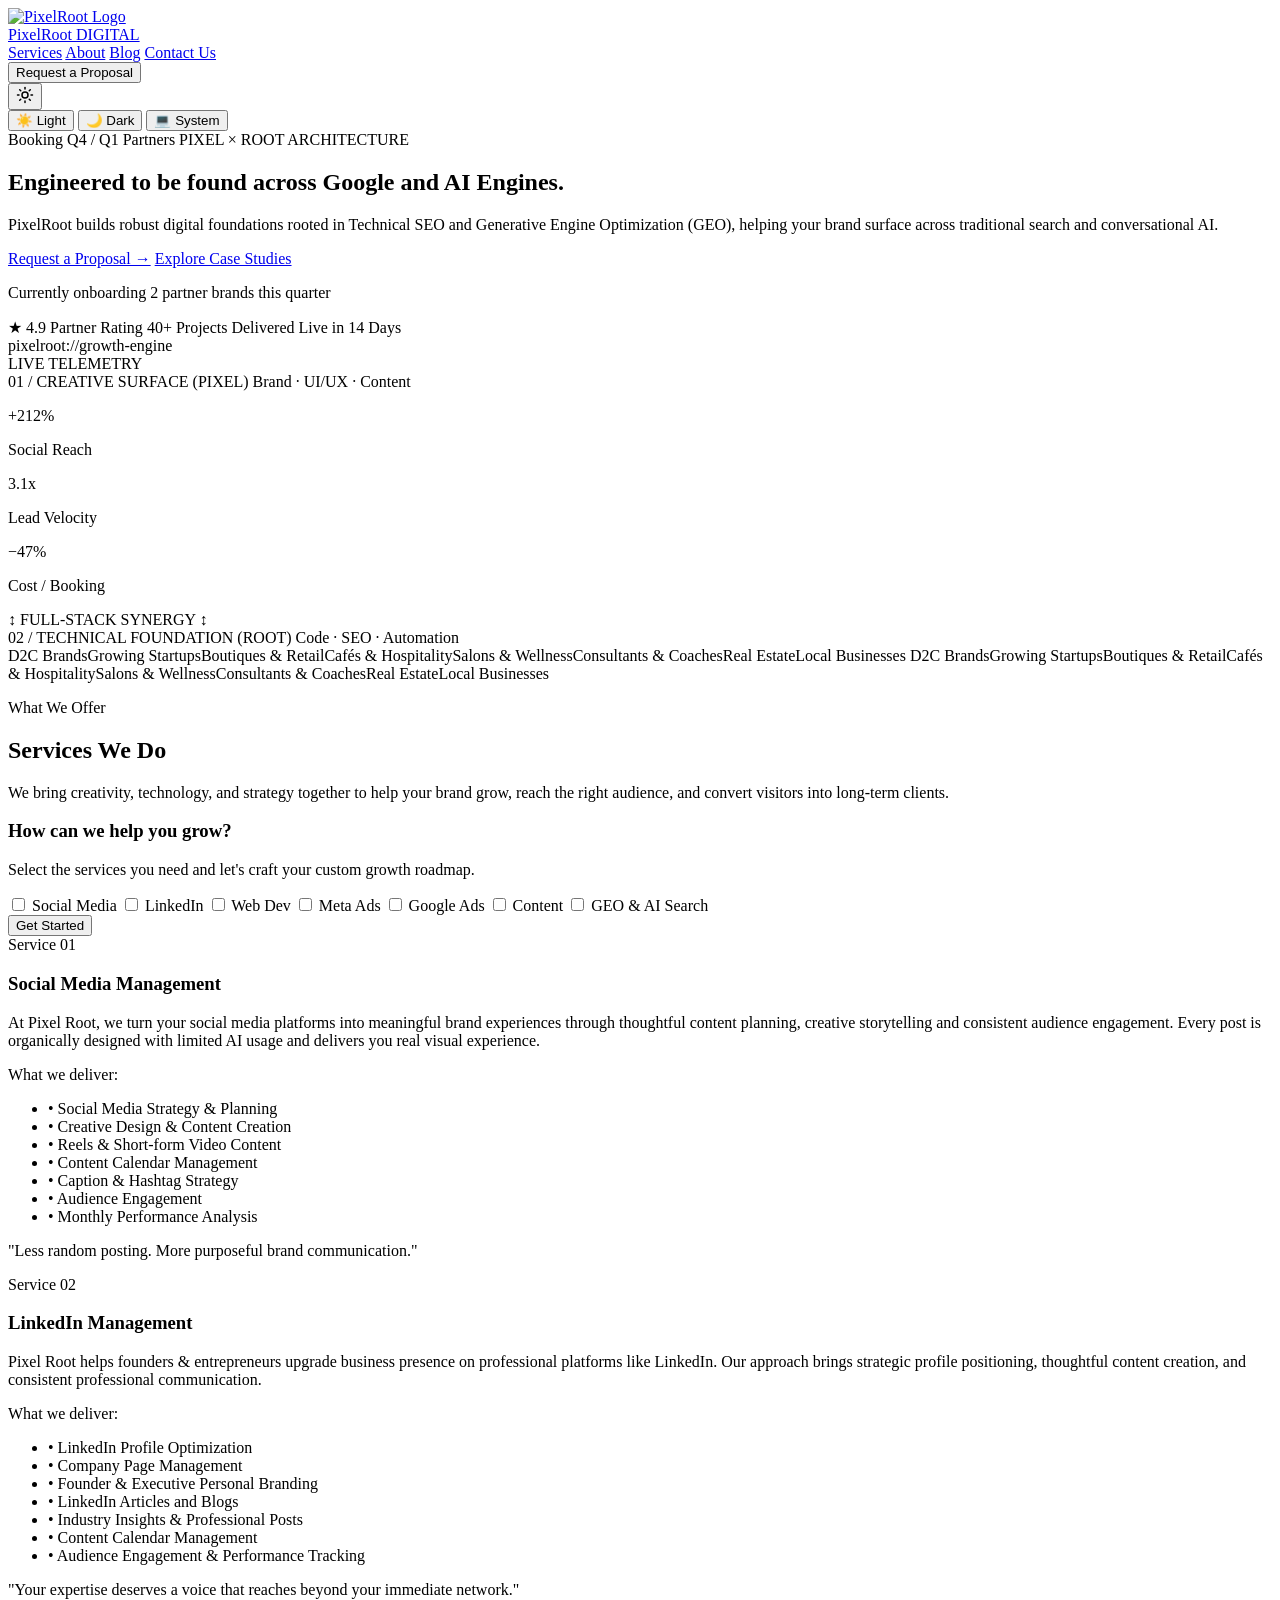
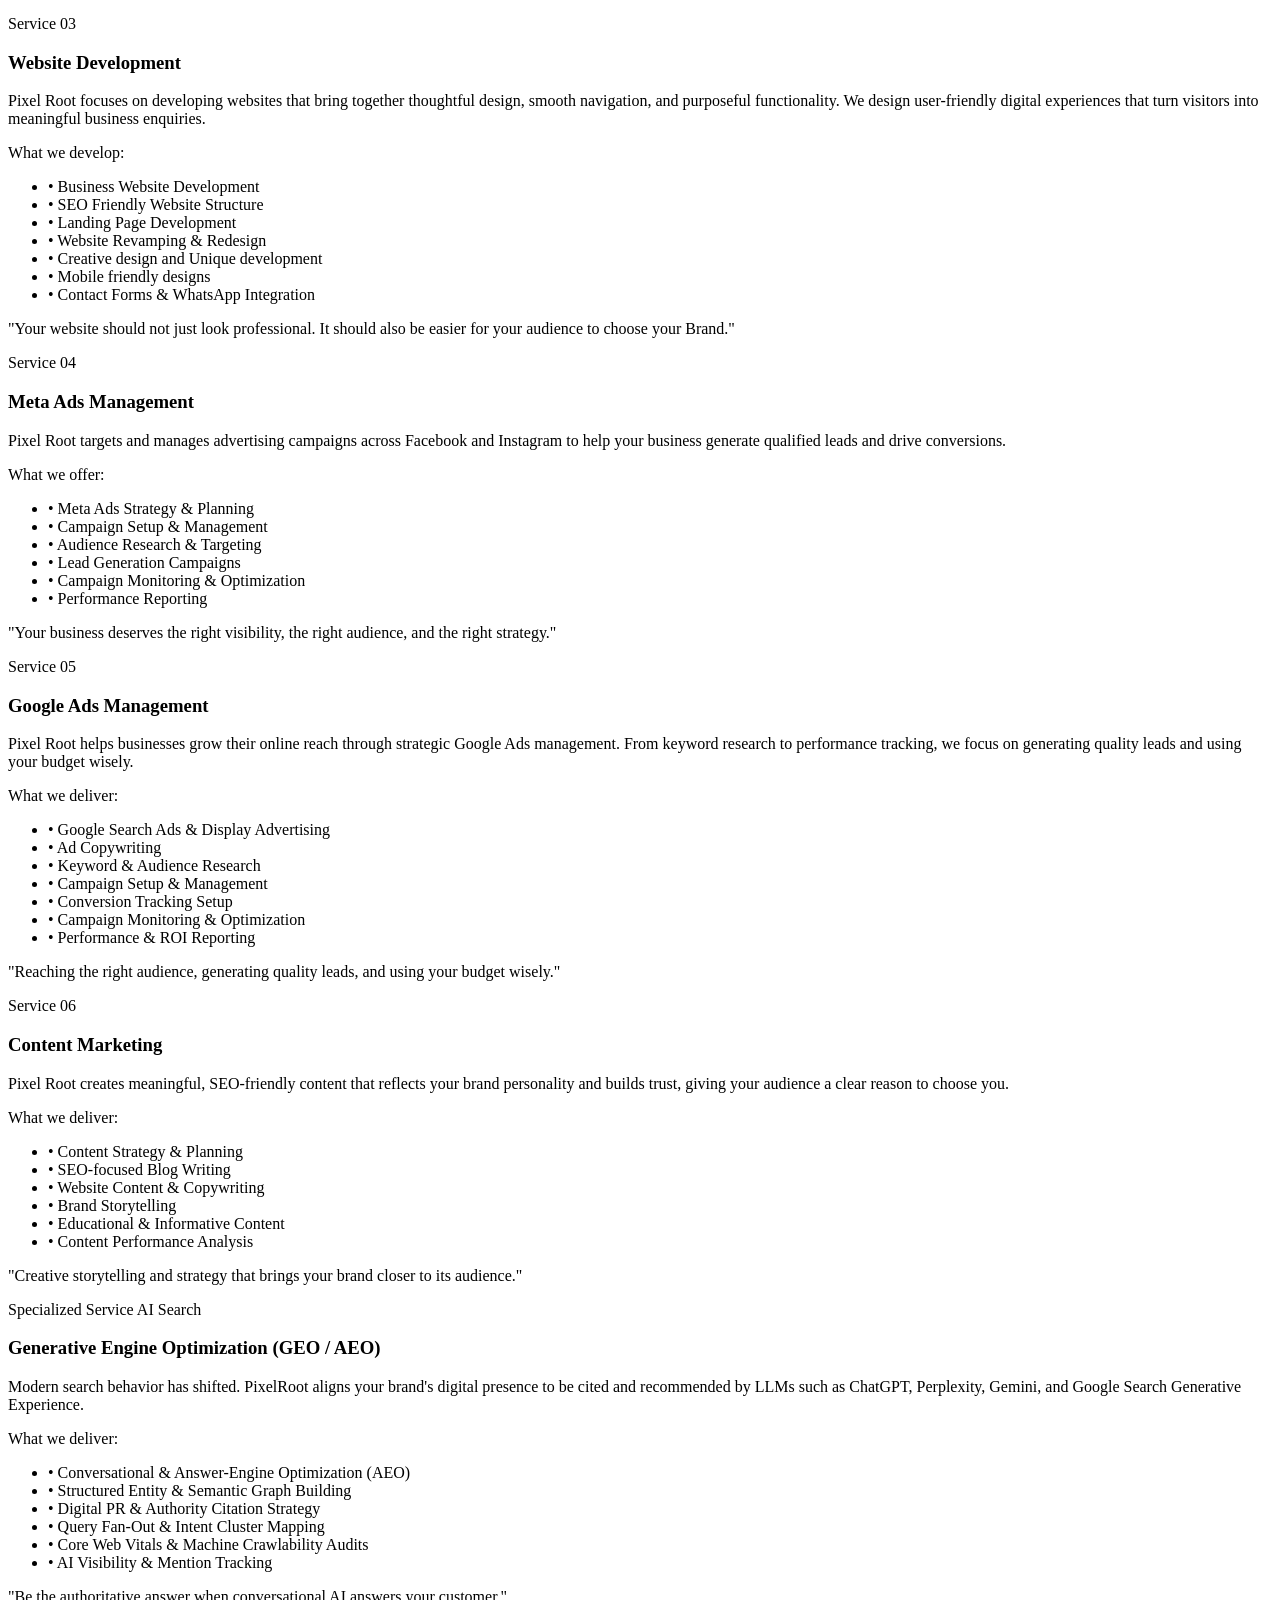
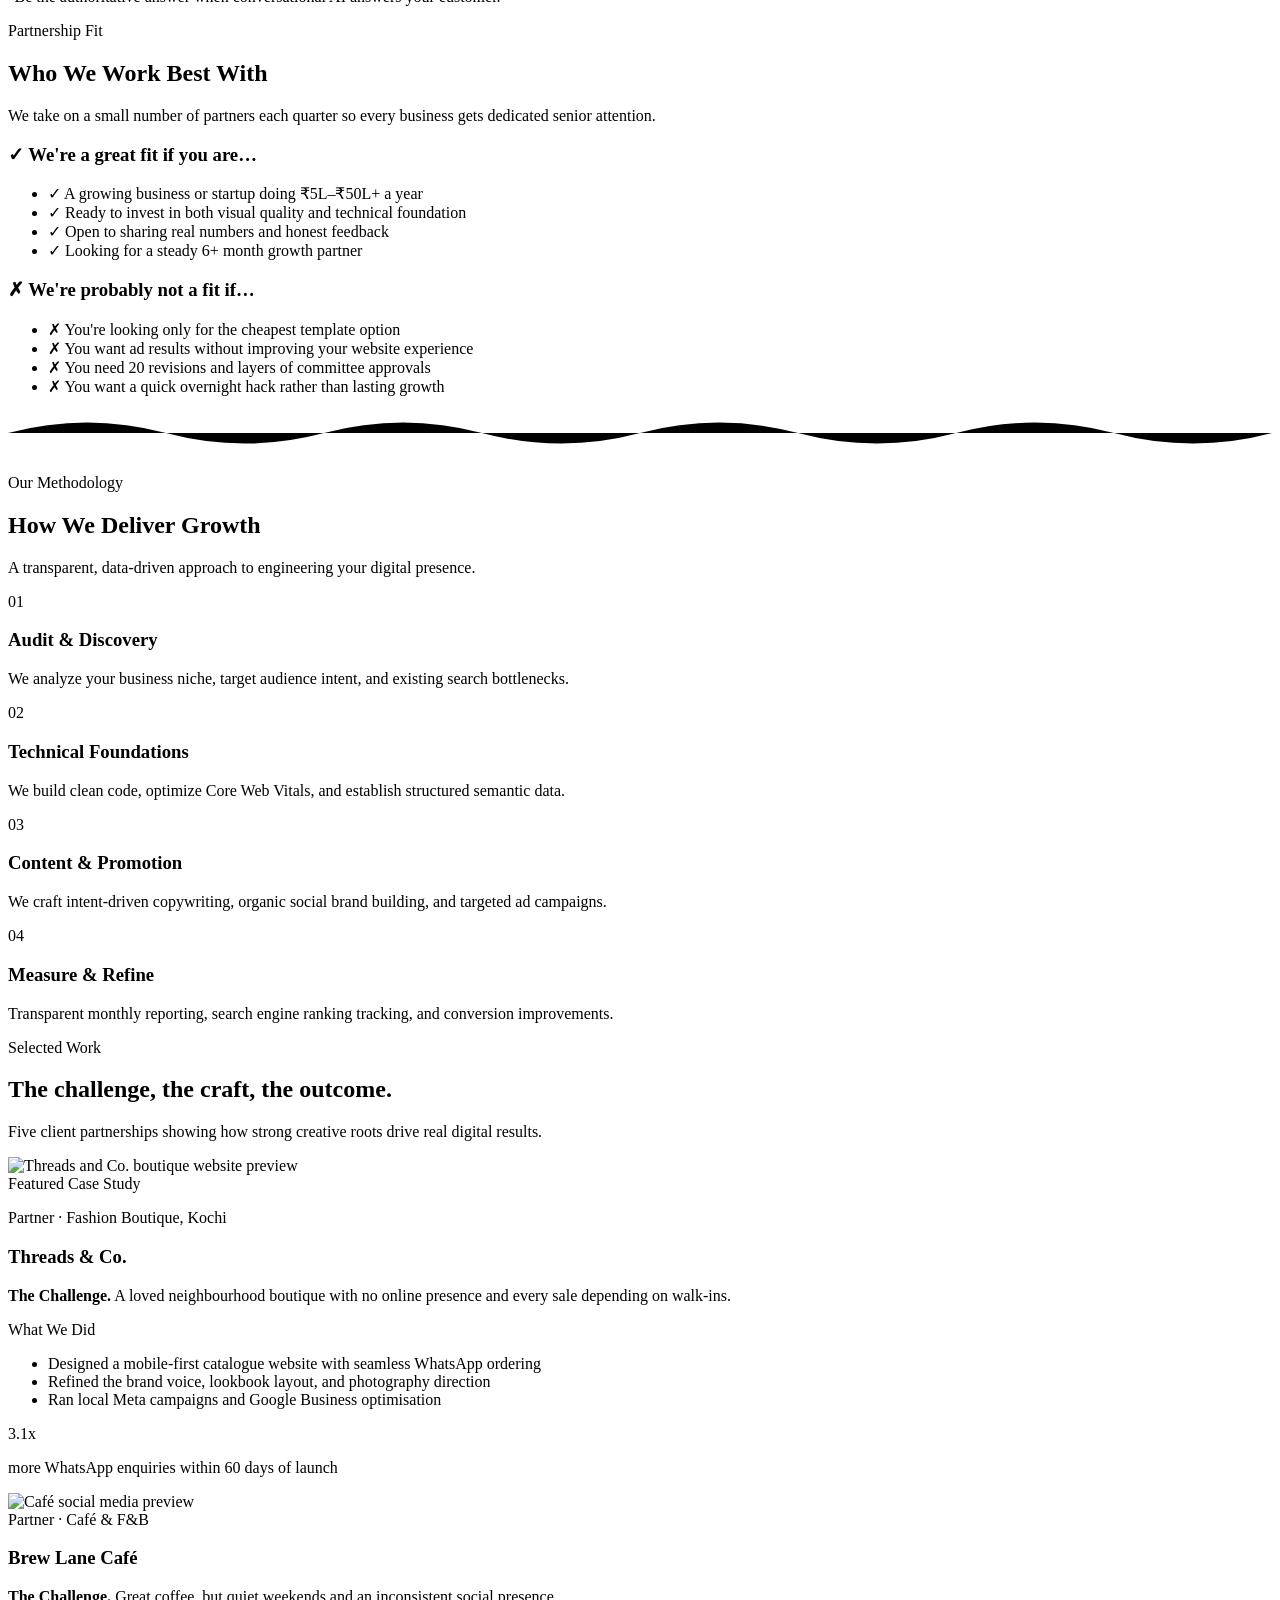
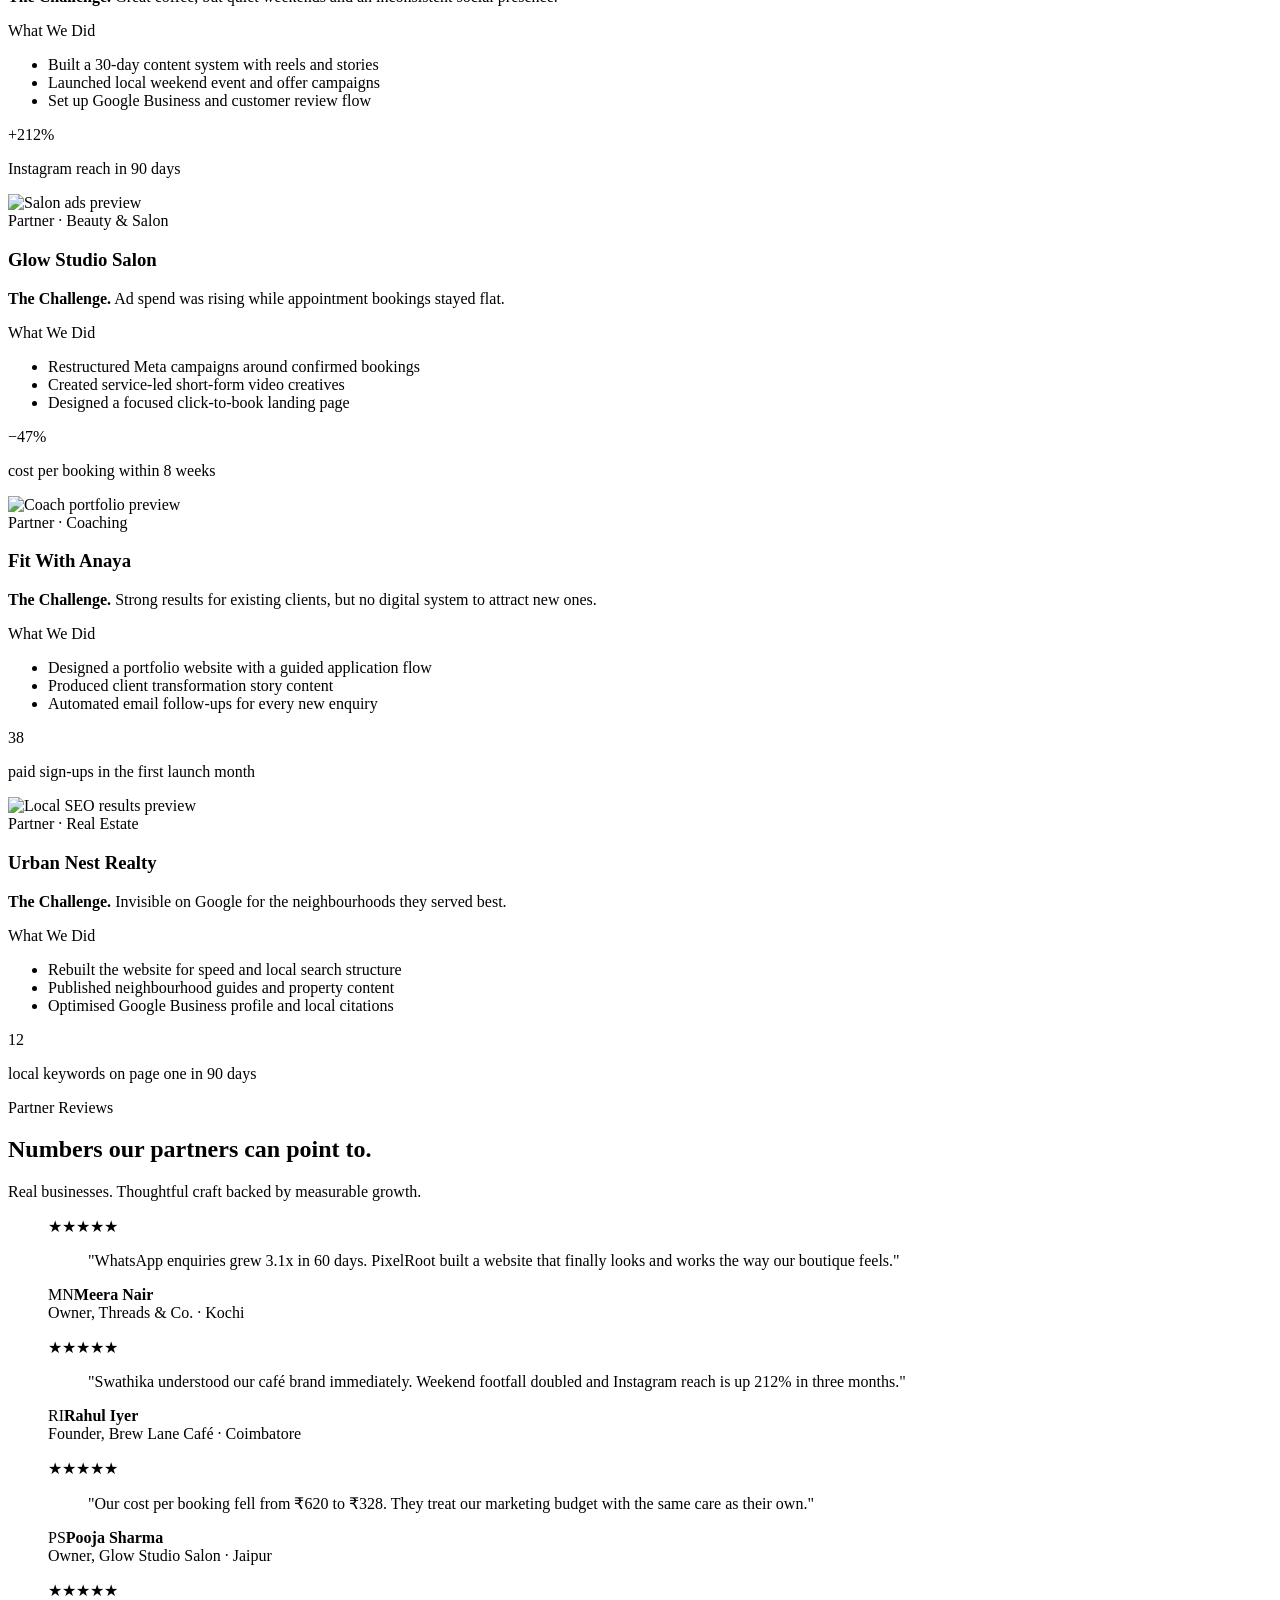
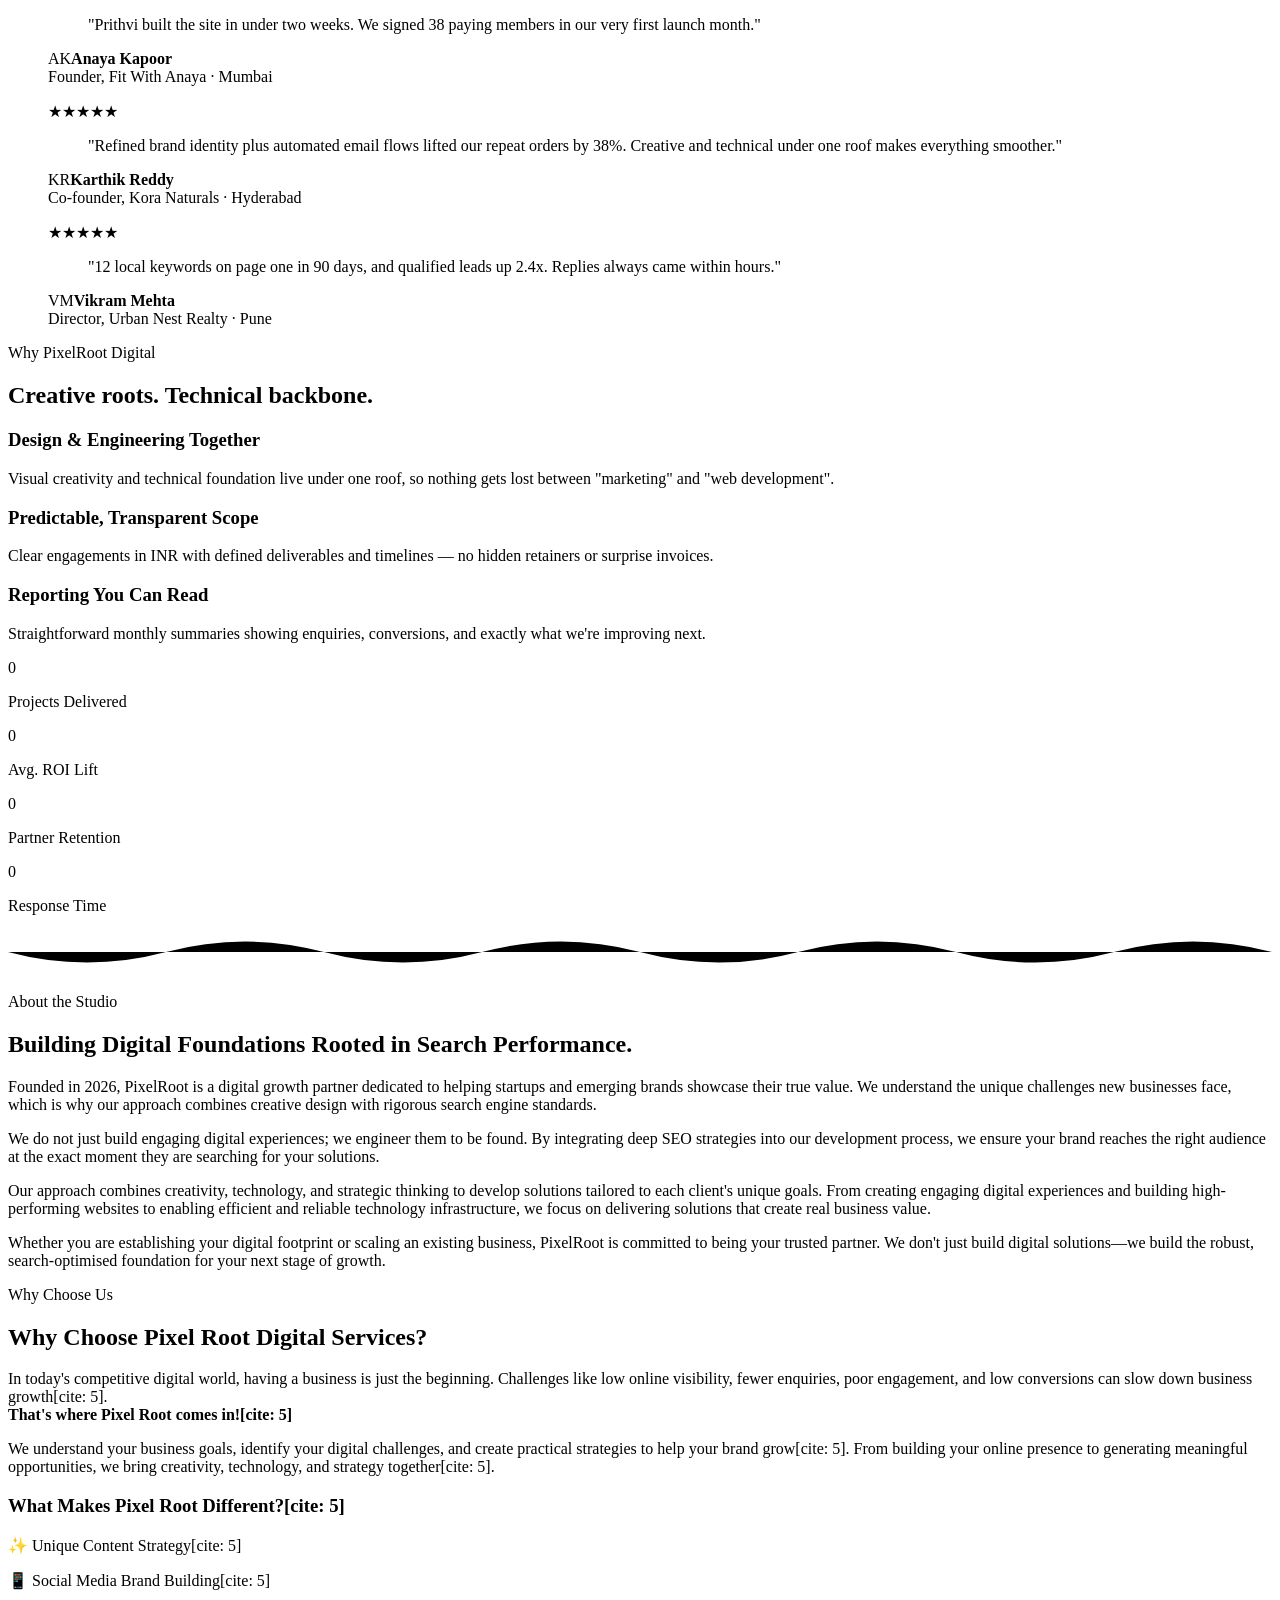
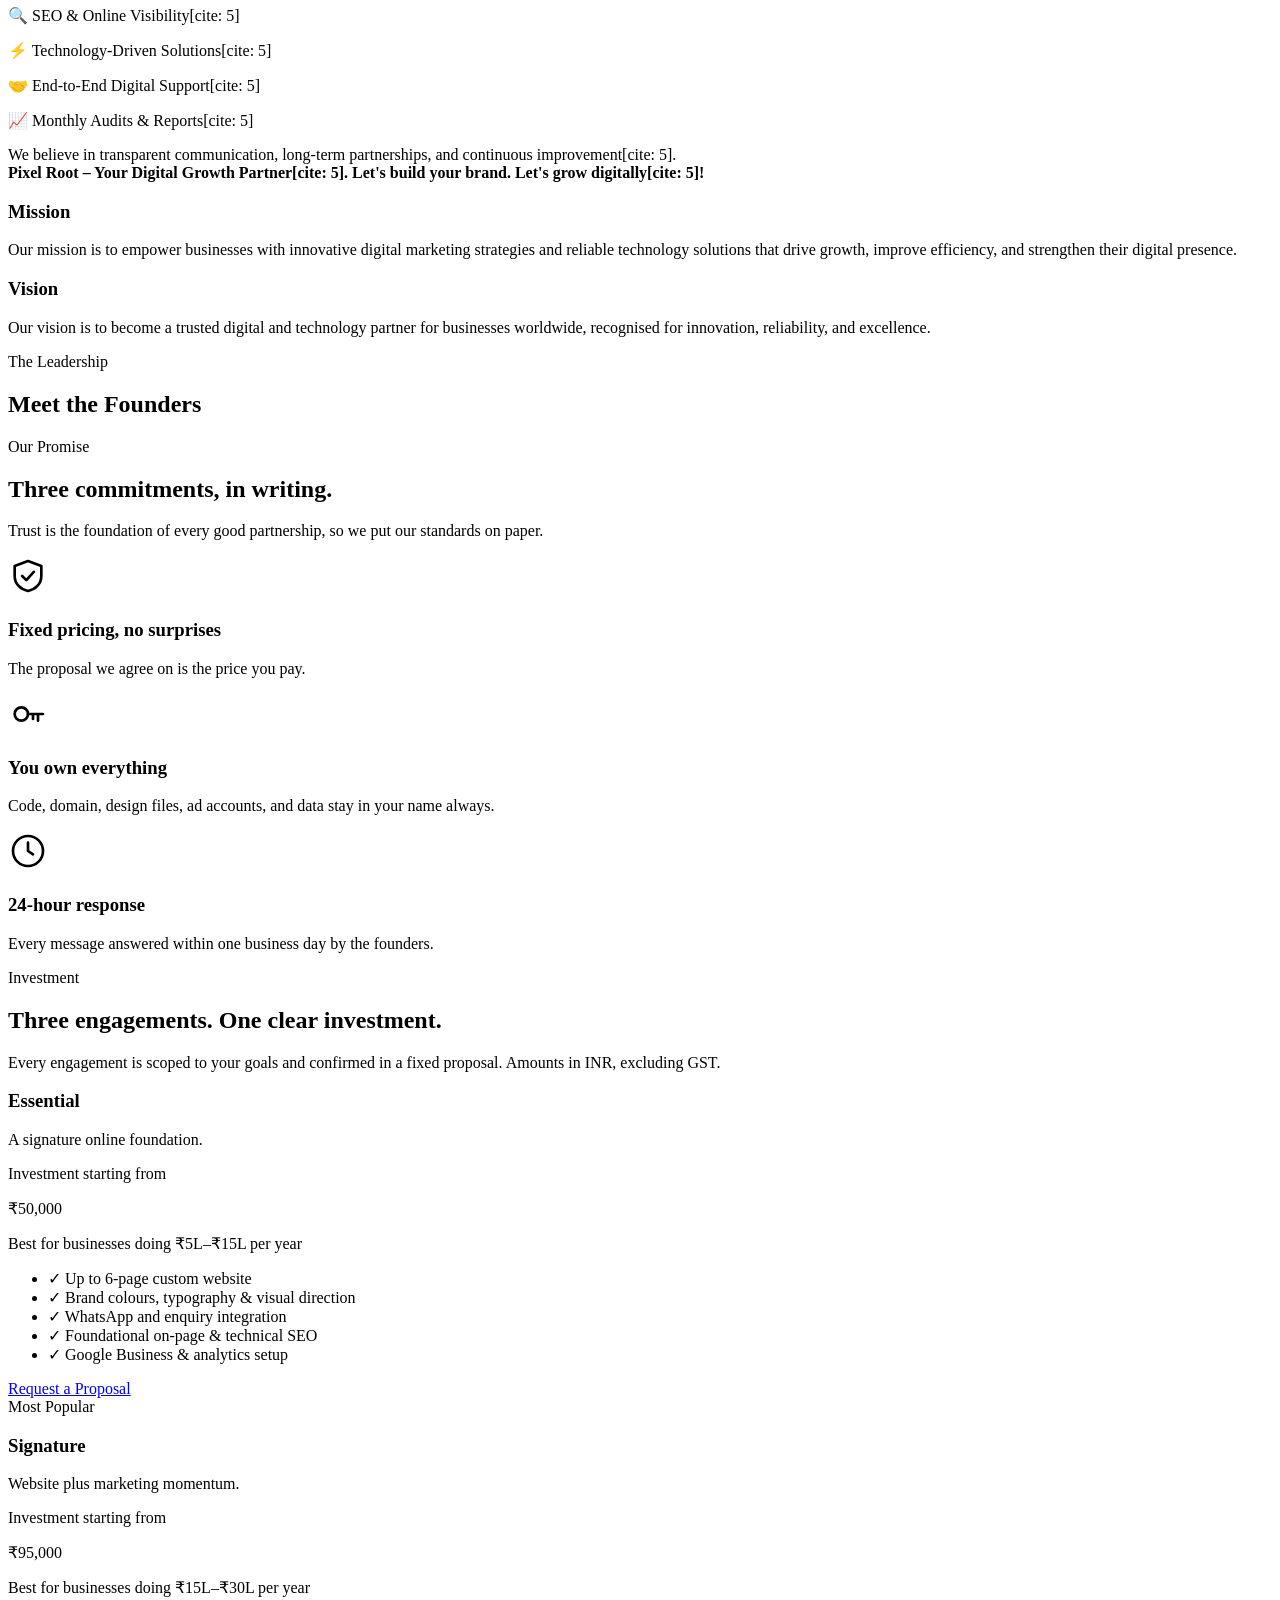
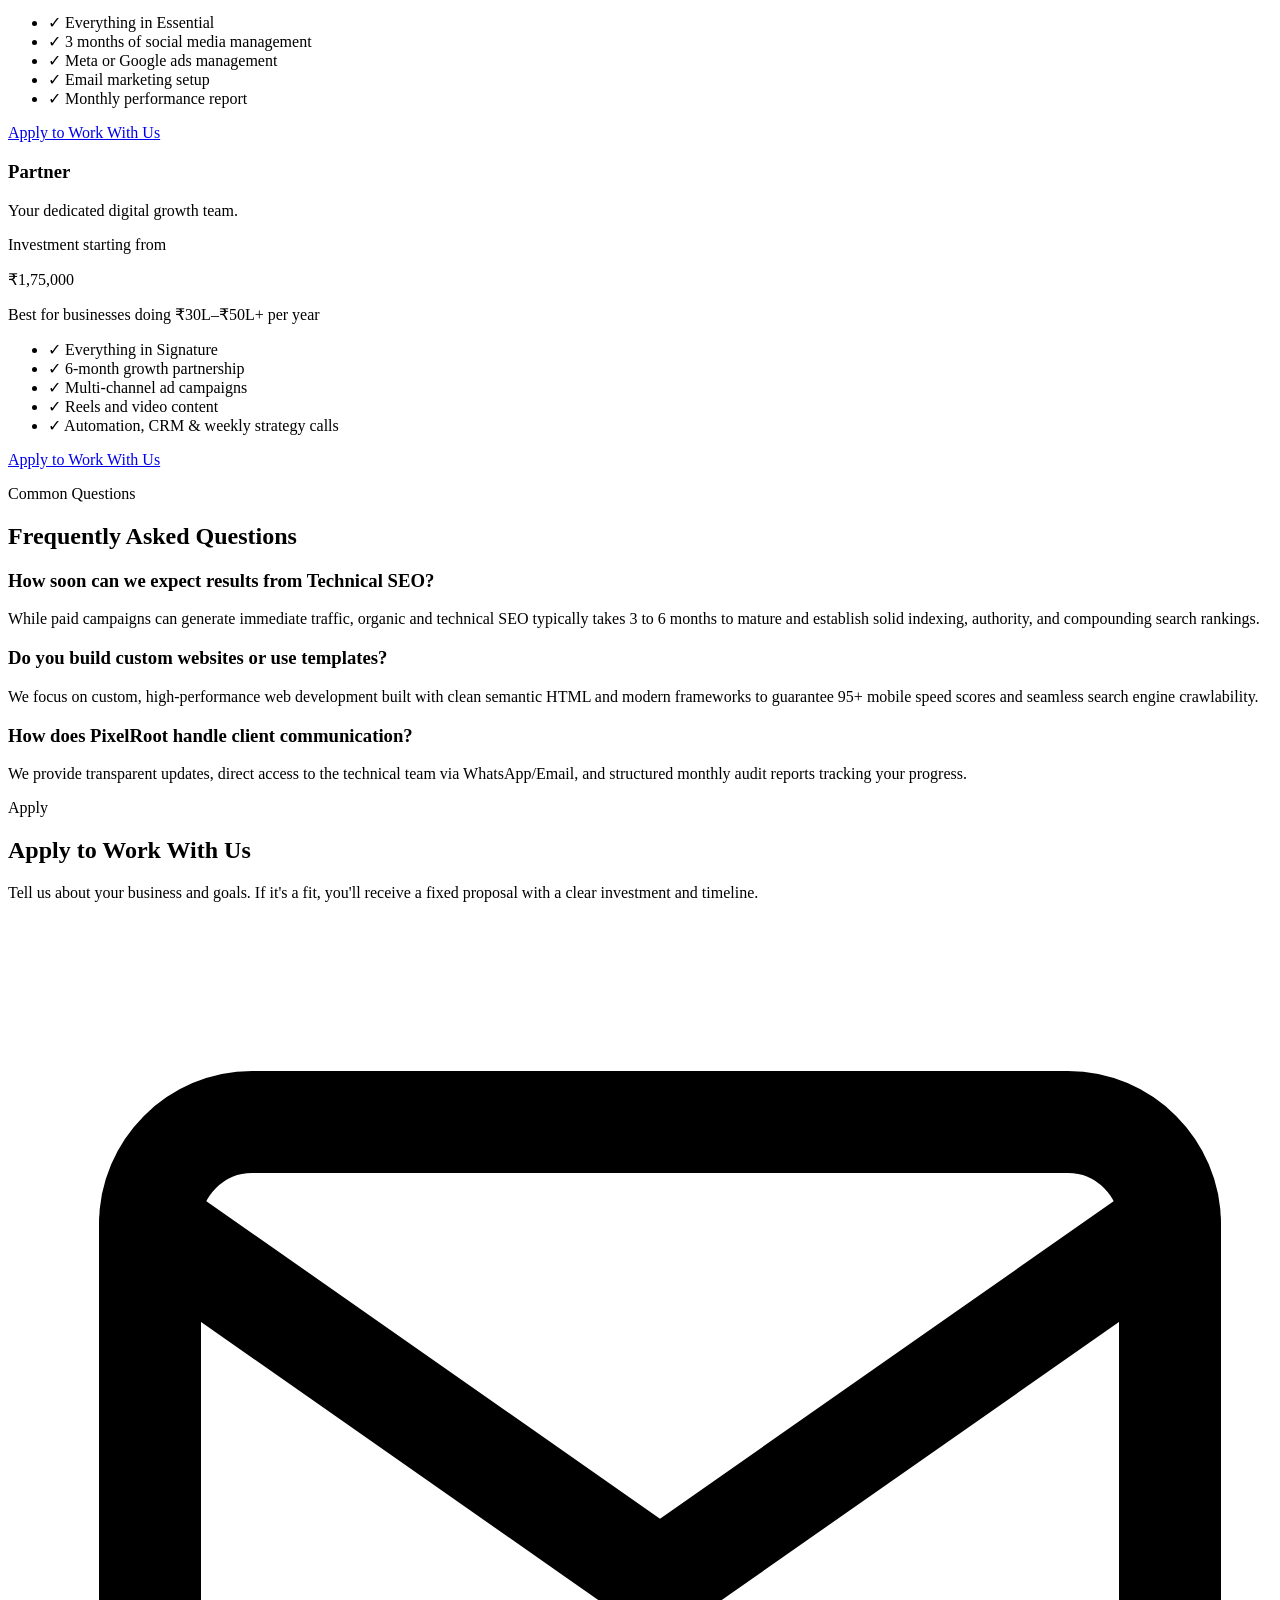
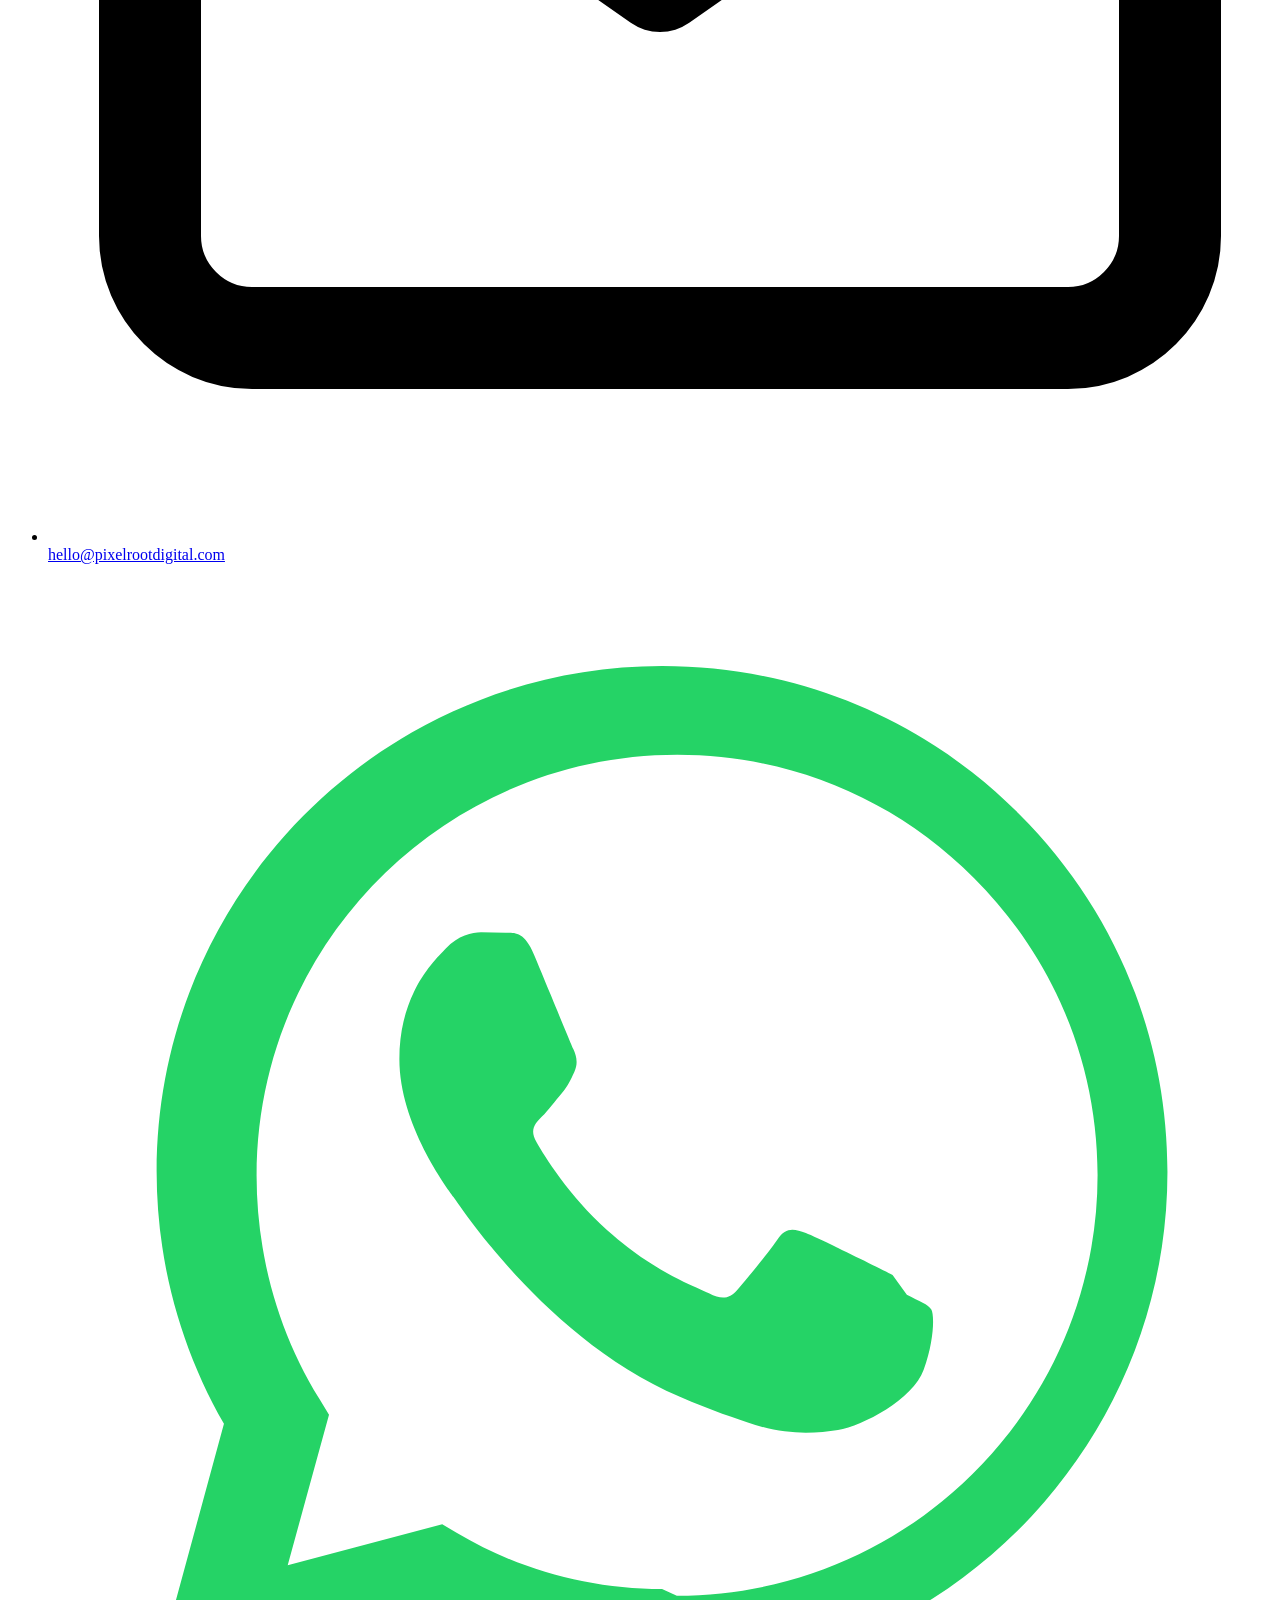
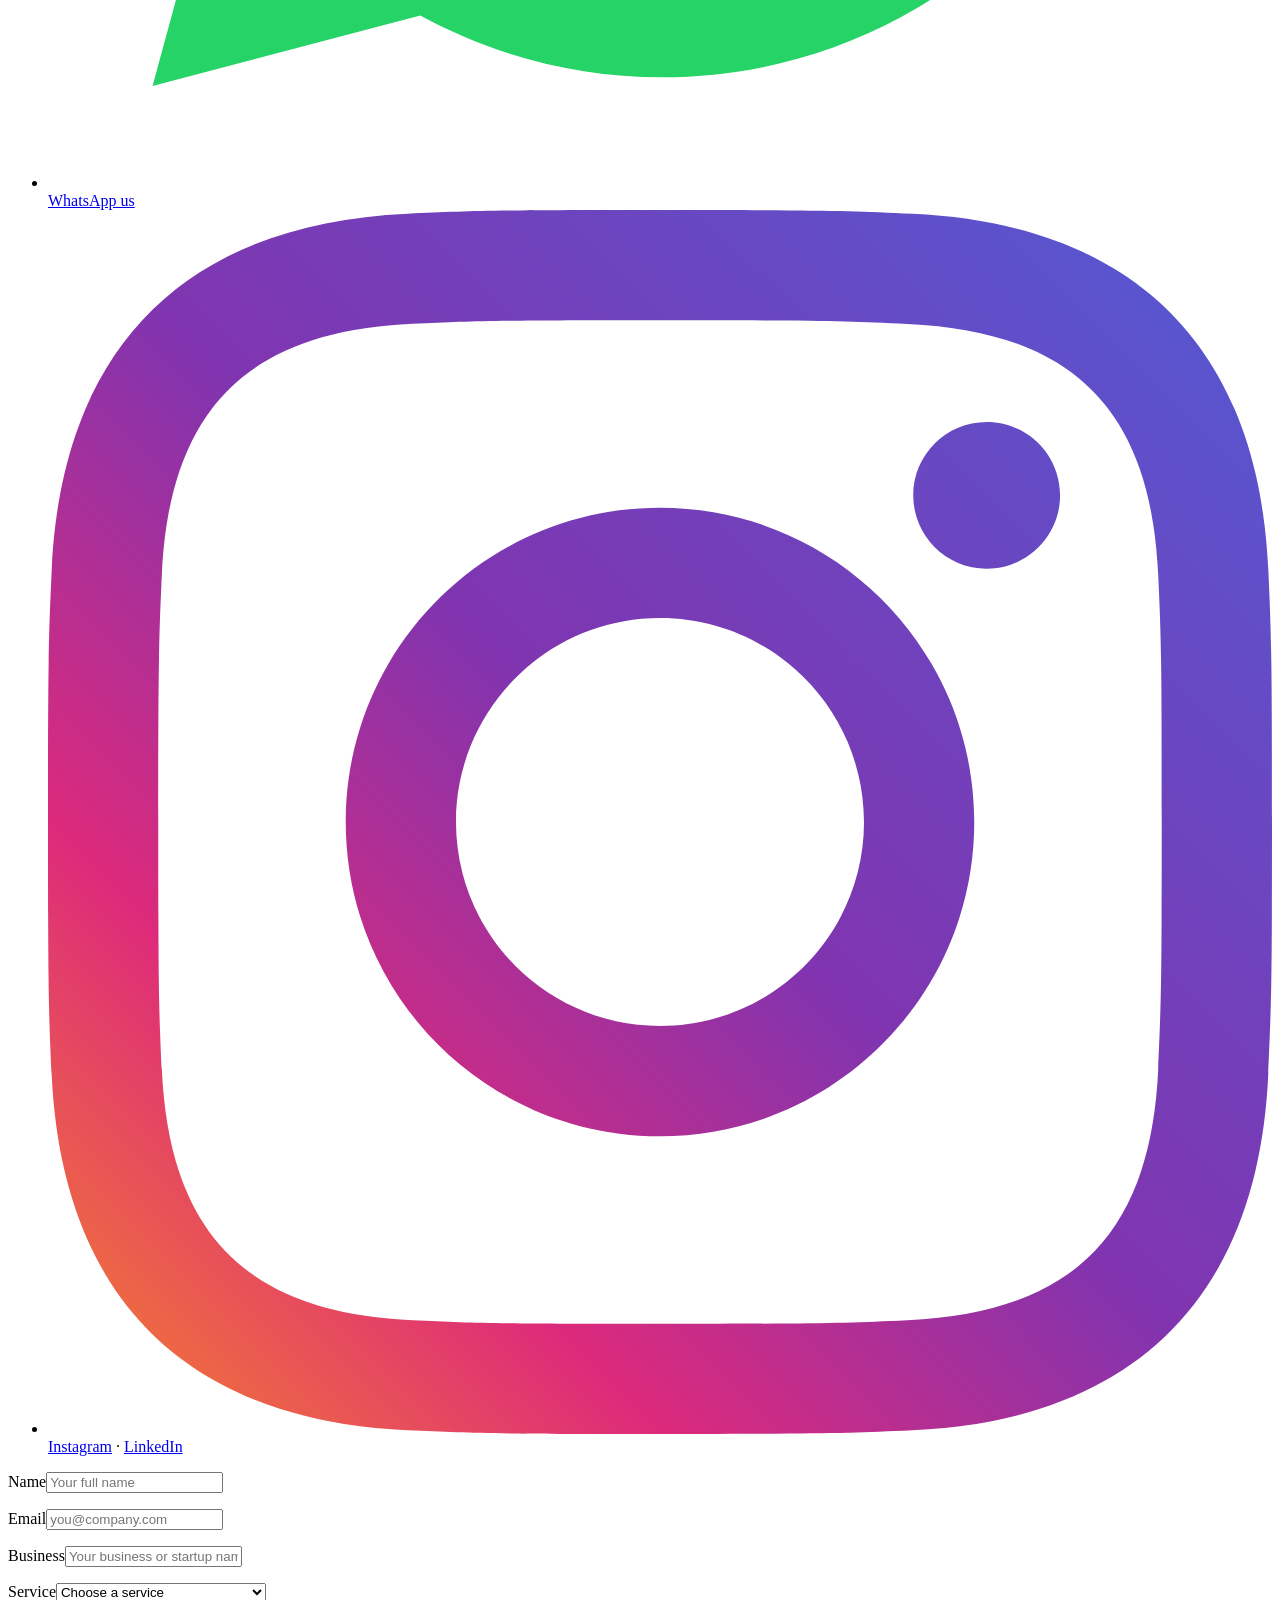
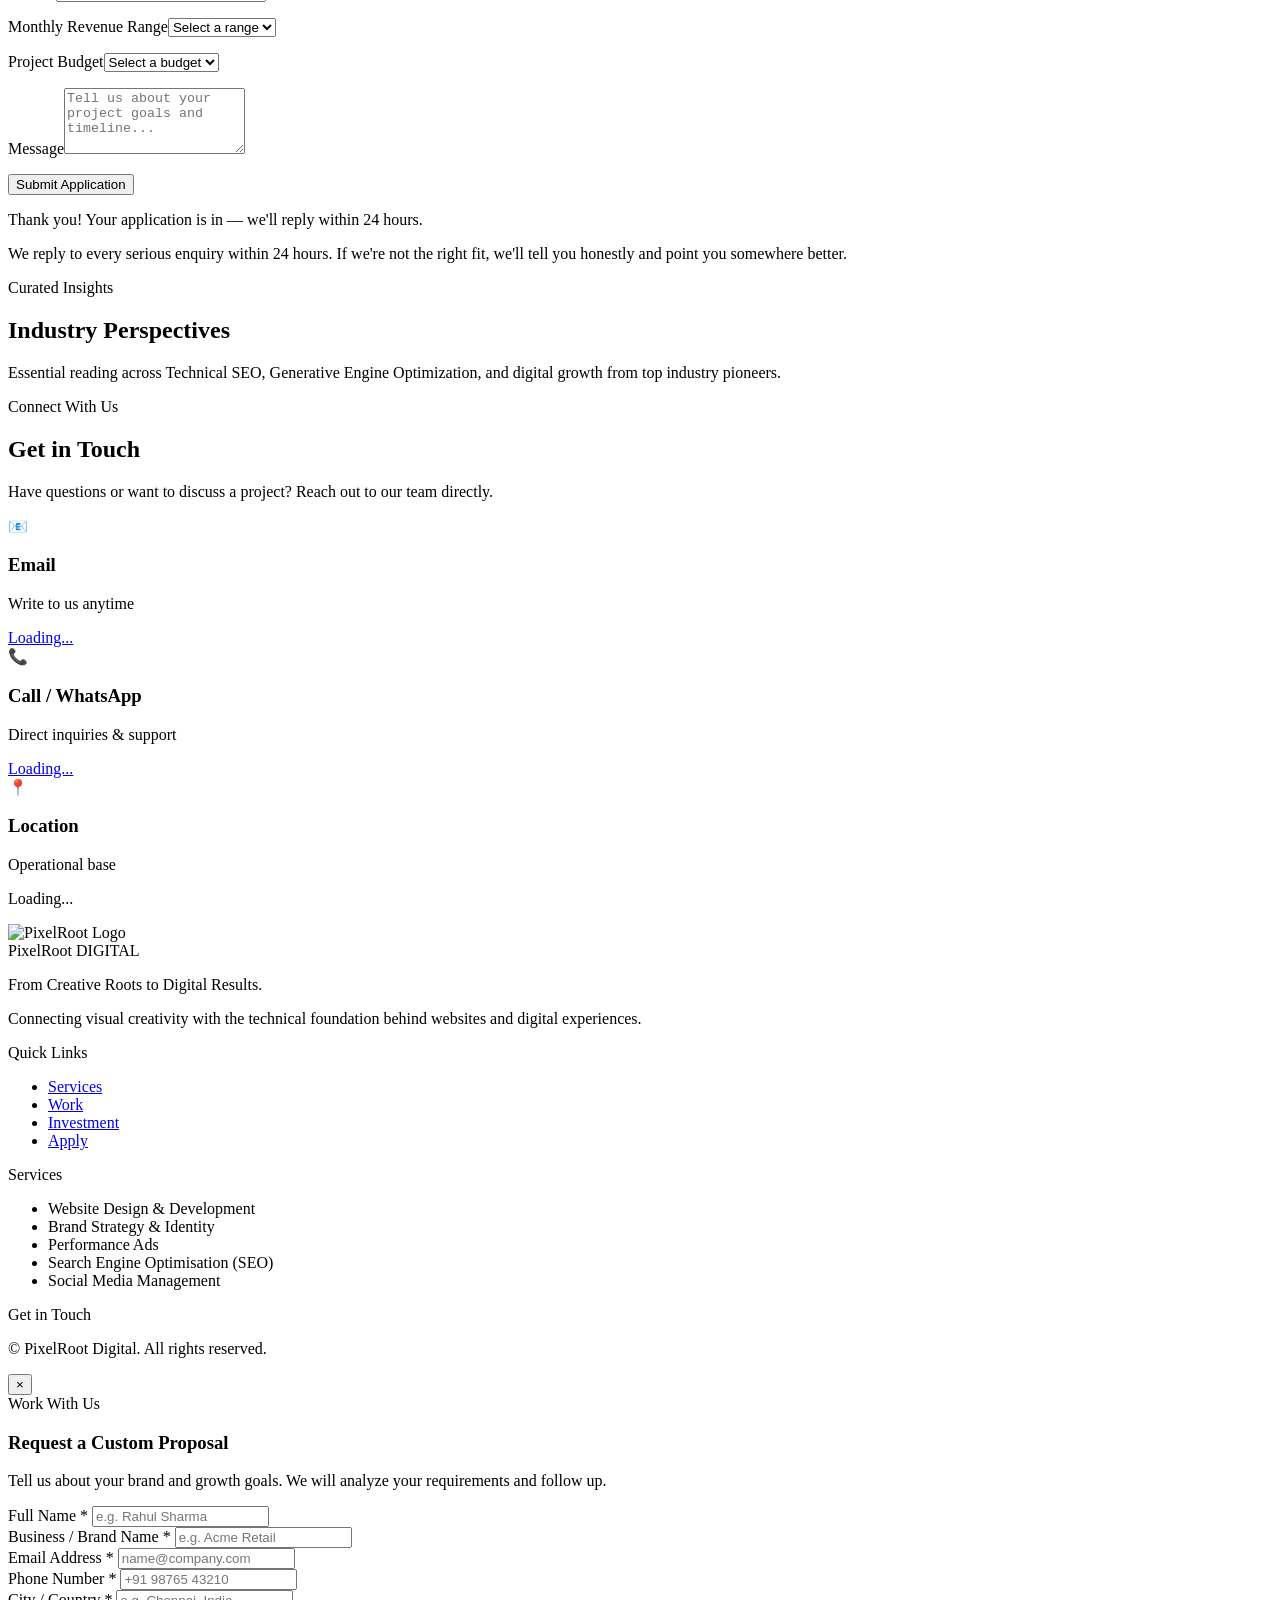
==== commit ba6bba66: "Update PixelRoot website experience Co-authored-by: Copilot <223556219+Copilot@users.noreply.github." ====
--- a/frontend/index.html
+++ b/frontend/index.html
@@ -12,39 +12,107 @@
 
 <!-- Link to external CSS -->
 <link rel="stylesheet" href="/css/styles.css">
+<!-- JSON-LD Entity & Service Architecture for AI Search Engines -->
+<script type="application/ld+json">
+{
+  "@context": "https://schema.org",
+  "@graph": [
+    {
+      "@type": "Organization",
+      "@id": "https://pixelroot.in/#organization",
+      "name": "PixelRoot Digital",
+      "url": "https://pixelroot.in",
+      "logo": "https://pixelroot.in/images/logo.png",
+      "foundingDate": "2026",
+      "description": "Digital growth agency providing Technical SEO, On-Page SEO, Website Development, and Generative Engine Optimization (GEO).",
+      "founders": [
+        {
+          "@type": "Person",
+          "name": "Swathika Janakiraman",
+          "jobTitle": "Creative Growth Strategist"
+        },
+        {
+          "@type": "Person",
+          "name": "Prithvi",
+          "jobTitle": "Technical Lead"
+        }
+      ],
+      "sameAs": [
+        "https://www.linkedin.com/company/pixelroot-digital",
+        "https://www.instagram.com/pixelroot"
+      ]
+    },
+    {
+      "@type": "WebSite",
+      "@id": "https://pixelroot.in/#website",
+      "url": "https://pixelroot.in",
+      "name": "PixelRoot Digital",
+      "publisher": {
+        "@id": "https://pixelroot.in/#organization"
+      }
+    },
+    {
+      "@type": "Service",
+      "name": "Generative Engine Optimization (GEO)",
+      "provider": {
+        "@id": "https://pixelroot.in/#organization"
+      },
+      "serviceType": "AI Search Engine Optimization",
+      "description": "Optimizing website technical architecture and authority citations for discovery across ChatGPT, Perplexity, and conversational AI search engines."
+    }
+  ]
+}
+</script>
 </head>
 <body>
 
 <!-- NAV -->
-<header class="glass fixed top-0 inset-x-0 z-50">
-  <nav class="max-w-6xl mx-auto px-5 h-16 flex items-center justify-between" aria-label="Main">
-    <a href="#top" class="flex items-center gap-2.5 text-lg" aria-label="PixelRoot Digital home">
-      <span id="n" class="brand-mark" aria-hidden="true">
-        <svg width="18" height="18" viewBox="0 0 24 24" fill="none" stroke="currentColor" stroke-width="2.2" stroke-linecap="round" stroke-linejoin="round"><rect x="3" y="3" width="8" height="8" rx="2"/><path d="M7 11v6a4 4 0 0 0 4 4h6"/><circle cx="17" cy="7" r="3"/></svg>
-      </span>
-      <span><span class="serif font-bold tracking-tight">PixelRoot</span> <span class="text-xs font-semibold tracking-widest uppercase py-0.5 px-2 rounded-md bg-[var(--surface-2)] text-[var(--muted)] ml-1 border border-[var(--border)]">DIGITAL</span></span>
+<header class="sticky top-0 z-50 backdrop-blur-md bg-[var(--bg)]/80 border-b border-[var(--border)] py-4 px-6">
+  <div class="max-w-7xl mx-auto flex items-center justify-between">
+
+    <!-- BOLD & LARGE HEADER BRAND -->
+    <a href="#" class="flex items-center gap-3.5 group">
+      <img
+        src="/assets/images/logo.jpeg"
+        alt="PixelRoot Logo"
+        class="w-14 h-14 md:w-16 md:h-16 rounded-2xl object-cover border-2 border-[var(--border)] shadow-xl shadow-[var(--accent)]/20 transition-transform duration-200 group-hover:scale-105"
+      />
+      <div class="flex items-baseline gap-2">
+        <span class="serif text-3xl md:text-4xl font-black tracking-tight text-[var(--text)]">
+          PixelRoot
+        </span>
+        <span class="text-[11px] md:text-xs font-black px-2 py-0.5 rounded-md bg-[var(--accent)] text-white tracking-widest uppercase">
+          DIGITAL
+        </span>
+      </div>
     </a>
-    <div class="hidden lg:flex gap-7">
-      <a class="nav-link" href="#services">Services</a><a class="nav-link" href="#work">Work</a><a class="nav-link" href="#reviews">Reviews</a><a class="nav-link" href="#about">About</a><a class="nav-link" href="#pricing">Investment</a><a class="nav-link" href="#contact">Apply</a>
-    </div>
-    <a href="#contact" class="btn btn-gold hidden lg:inline-flex">Request a Proposal</a>
-    <div class="theme-dropdown hidden lg:block">
-      <button id="themeToggleBtn" class="btn btn-line !p-2.5 rounded-full" aria-label="Toggle theme">
-        <svg width="18" height="18" viewBox="0 0 24 24" fill="none" stroke="currentColor" stroke-width="2" stroke-linecap="round" stroke-linejoin="round"><circle cx="12" cy="12" r="4"/><path d="M12 2v2"/><path d="M12 20v2"/><path d="m4.93 4.93 1.41 1.41"/><path d="m17.66 17.66 1.41 1.41"/><path d="M2 12h2"/><path d="M20 12h2"/><path d="m6.34 17.66-1.41 1.41"/><path d="m19.07 4.93-1.41 1.41"/></svg>
+
+    <!-- Navigation Links -->
+    <div class="hidden lg:flex items-center space-x-10">
+      <a href="#services" class="text-sm font-semibold hover:text-[var(--accent)] transition-colors">Services</a>
+      <a href="#about" class="text-sm font-semibold hover:text-[var(--accent)] transition-colors">About</a>
+      <a href="#blog" class="text-sm font-semibold hover:text-[var(--accent)] transition-colors">Blog</a>
+      <a href="#contact-us" class="text-sm font-semibold hover:text-[var(--accent)] transition-colors">Contact Us</a>
+    </div>
+
+    <!-- Right Action CTA & Theme Toggle -->
+    <div class="flex items-center gap-4">
+      <button id="openProposalModalBtn" type="button" class="btn btn-primary hidden sm:inline-flex text-sm py-2.5 px-5">
+        Request a Proposal
       </button>
-      <div id="themeMenu" class="theme-menu">
-        <button class="theme-option" data-value="light">☀️ Light</button>
-        <button class="theme-option" data-value="dark">🌙 Dark</button>
-        <button class="theme-option" data-value="system">💻 System</button>
-      </div>
-    </div>
-    <button id="menuBtn" class="lg:hidden p-2 rounded-lg border border-[var(--border)] bg-[var(--surface)]" aria-label="Toggle menu" aria-expanded="false" aria-controls="mobileMenu">
-      <svg width="24" height="24" viewBox="0 0 24 24" fill="none" stroke="currentColor" stroke-width="1.8" stroke-linecap="round"><path d="M4 7h16M4 12h16M4 17h16"/></svg>
-    </button>
-  </nav>
-  <div id="mobileMenu" class="hidden lg:hidden px-5 pb-5 flex-col gap-3 border-t border-[var(--border)] bg-[var(--surface)]">
-    <a class="nav-link block py-1.5" href="#services">Services</a><a class="nav-link block py-1.5" href="#work">Work</a><a class="nav-link block py-1.5" href="#reviews">Reviews</a><a class="nav-link block py-1.5" href="#about">About</a><a class="nav-link block py-1.5" href="#pricing">Investment</a><a class="nav-link block py-1.5" href="#contact">Apply</a>
-    <a href="#contact" class="btn btn-gold mt-2 justify-center">Request a Proposal</a>
+
+      <!-- Theme Dropdown -->
+      <div class="theme-dropdown relative">
+        <button id="themeToggleBtn" class="btn btn-line !p-2.5 rounded-full" aria-label="Toggle theme">
+          <svg width="18" height="18" viewBox="0 0 24 24" fill="none" stroke="currentColor" stroke-width="2" stroke-linecap="round" stroke-linejoin="round"><circle cx="12" cy="12" r="4"/><path d="M12 2v2"/><path d="M12 20v2"/><path d="m4.93 4.93 1.41 1.41"/><path d="m17.66 17.66 1.41 1.41"/><path d="M2 12h2"/><path d="M20 12h2"/><path d="m6.34 17.66-1.41 1.41"/><path d="m19.07 4.93-1.41 1.41"/></svg>
+        </button>
+        <div id="themeMenu" class="theme-menu">
+          <button class="theme-option" data-value="light">☀️ Light</button>
+          <button class="theme-option" data-value="dark">🌙 Dark</button>
+          <button class="theme-option" data-value="system">💻 System</button>
+        </div>
+      </div>
+    </div>
   </div>
 </header>
 
@@ -60,10 +128,10 @@
         <span class="pill">PIXEL × ROOT ARCHITECTURE</span>
       </div>
       <h1 class="serif text-5xl md:text-6xl lg:text-[4rem] font-bold leading-[1.08]">
-        From Creative Roots to <span class="grad-text">Digital Results.</span>
+        Engineered to be found across <span class="text-[var(--accent)]">Google</span> and <span class="text-[var(--accent-2)]">AI Engines.</span>
       </h1>
       <p class="mt-6 text-base md:text-lg text-[var(--muted)] max-w-xl leading-relaxed">
-        <strong class="text-[var(--text)] font-semibold">PixelRoot Digital</strong> connects visual creativity with the technical foundation behind high-converting websites, brand systems, and performance growth engines.
+        PixelRoot builds robust digital foundations rooted in Technical SEO and Generative Engine Optimization (GEO), helping your brand surface across traditional search and conversational AI.
       </p>
       <div class="flex flex-wrap gap-4 mt-9">
         <a href="#contact" class="btn btn-gold">Request a Proposal →</a>
@@ -136,64 +204,269 @@
   </div>
 </section>
 
-<!-- SERVICES -->
-<section id="services" class="py-24 px-5">
-  <div class="max-w-6xl mx-auto">
-    <div class="reveal max-w-2xl">
-      <p class="eyebrow">What We Do</p>
-      <div class="gold-line"></div>
-      <h2 class="serif text-4xl md:text-5xl font-bold">Everything your brand needs to be found, trusted, and chosen.</h2>
-      <p class="mt-4 text-[var(--muted)]">Six focused services uniting visual design with dependable technical execution.</p>
-    </div>
-    <div class="grid md:grid-cols-2 lg:grid-cols-3 gap-6 mt-12">
-      <article class="card p-7 reveal">
-        <div class="flex items-center justify-between mb-4">
-          <div class="text-[var(--accent)] p-3 rounded-xl bg-[var(--surface-2)]"><svg width="26" height="26" viewBox="0 0 24 24" fill="none" stroke="currentColor" stroke-width="1.7" stroke-linecap="round" stroke-linejoin="round"><rect x="2" y="4" width="20" height="14" rx="3"/><path d="M8 21h8M12 18v3"/></svg></div>
-          <span class="text-xs font-semibold text-[var(--muted)]">Technical Foundation</span>
-        </div>
-        <h3 class="serif text-xl font-bold">Website Design &amp; Development</h3>
-        <p class="mt-2 text-sm text-[var(--muted)] leading-relaxed">Fast, tailored, mobile-first websites designed to turn visitors into bookings, orders, and qualified enquiries.</p>
-      </article>
-      <article class="card p-7 reveal">
-        <div class="flex items-center justify-between mb-4">
-          <div class="text-[var(--accent)] p-3 rounded-xl bg-[var(--surface-2)]"><svg width="26" height="26" viewBox="0 0 24 24" fill="none" stroke="currentColor" stroke-width="1.7" stroke-linecap="round" stroke-linejoin="round"><path d="M12 3l2.6 5.6 6 .8-4.4 4.2 1.1 6L12 16.7 6.7 19.6l1.1-6L3.4 9.4l6-.8z"/></svg></div>
-          <span class="text-xs font-semibold text-[var(--muted)]">Creative Roots</span>
-        </div>
-        <h3 class="serif text-xl font-bold">Brand Strategy &amp; Identity</h3>
-        <p class="mt-2 text-sm text-[var(--muted)] leading-relaxed">Clear positioning, visual systems, and brand voice that make your business the natural first choice.</p>
-      </article>
-      <article class="card p-7 reveal">
-        <div class="flex items-center justify-between mb-4">
-          <div class="text-[var(--accent)] p-3 rounded-xl bg-[var(--surface-2)]"><svg width="26" height="26" viewBox="0 0 24 24" fill="none" stroke="currentColor" stroke-width="1.7" stroke-linecap="round" stroke-linejoin="round"><path d="M3 17l6-6 4 4 8-9"/><path d="M15 6h6v6"/></svg></div>
-          <span class="text-xs font-semibold text-[var(--muted)]">Digital Results</span>
-        </div>
-        <h3 class="serif text-xl font-bold">Performance Ads</h3>
-        <p class="mt-2 text-sm text-[var(--muted)] leading-relaxed">Meta and Google campaigns structured around cost-per-lead and real revenue, with every rupee tracked.</p>
-      </article>
-      <article class="card p-7 reveal">
-        <div class="flex items-center justify-between mb-4">
-          <div class="text-[var(--accent)] p-3 rounded-xl bg-[var(--surface-2)]"><svg width="26" height="26" viewBox="0 0 24 24" fill="none" stroke="currentColor" stroke-width="1.7" stroke-linecap="round" stroke-linejoin="round"><circle cx="11" cy="11" r="7"/><path d="M20 20l-4-4"/></svg></div>
-          <span class="text-xs font-semibold text-[var(--muted)]">Technical Foundation</span>
-        </div>
-        <h3 class="serif text-xl font-bold">Search Engine Optimisation (SEO)</h3>
-        <p class="mt-2 text-sm text-[var(--muted)] leading-relaxed">Show up when customers search for what you offer. Technical site health, Google Business, and content that ranks.</p>
-      </article>
-      <article class="card p-7 reveal">
-        <div class="flex items-center justify-between mb-4">
-          <div class="text-[var(--accent)] p-3 rounded-xl bg-[var(--surface-2)]"><svg width="26" height="26" viewBox="0 0 24 24" fill="none" stroke="currentColor" stroke-width="1.7" stroke-linecap="round" stroke-linejoin="round"><rect x="3" y="3" width="18" height="18" rx="5"/><circle cx="12" cy="12" r="4"/><circle cx="17.5" cy="6.5" r=".8"/></svg></div>
-          <span class="text-xs font-semibold text-[var(--muted)]">Creative Roots</span>
-        </div>
-        <h3 class="serif text-xl font-bold">Social Media Management</h3>
-        <p class="mt-2 text-sm text-[var(--muted)] leading-relaxed">A cohesive, on-brand feed that turns casual scrollers into loyal customers — planning, design, and publishing handled.</p>
-      </article>
-      <article class="card p-7 reveal">
-        <div class="flex items-center justify-between mb-4">
-          <div class="text-[var(--accent)] p-3 rounded-xl bg-[var(--surface-2)]"><svg width="26" height="26" viewBox="0 0 24 24" fill="none" stroke="currentColor" stroke-width="1.7" stroke-linecap="round" stroke-linejoin="round"><path d="M12 20h9"/><path d="M16.5 3.5a2.1 2.1 0 013 3L7 19l-4 1 1-4z"/></svg></div>
-          <span class="text-xs font-semibold text-[var(--muted)]">Creative Roots</span>
-        </div>
-        <h3 class="serif text-xl font-bold">Content &amp; Lifecycle Design</h3>
-        <p class="mt-2 text-sm text-[var(--muted)] leading-relaxed">Reels, carousels, landing pages, and automated email/WhatsApp journeys crafted to keep customers coming back.</p>
-      </article>
+<!-- SERVICES SECTION -->
+<section id="services" class="py-16 px-5">
+  <div class="max-w-6xl mx-auto space-y-12">
+
+    <!-- Section Header -->
+    <div class="text-center max-w-3xl mx-auto">
+      <p class="eyebrow">What We Offer</p>
+      <div class="gold-line mx-auto"></div>
+      <h2 class="serif text-3xl md:text-5xl font-bold tracking-tight mt-3">Services We Do</h2>
+      <p class="mt-4 text-base text-[var(--muted)] leading-relaxed">
+        We bring creativity, technology, and strategy together to help your brand grow, reach the right audience, and convert visitors into long-term clients.
+      </p>
+    </div>
+
+    <!-- SERVICE SHORTCUT SELECTOR CARD -->
+    <div class="max-w-2xl mx-auto my-10 p-8 rounded-3xl bg-[var(--surface)] border border-[var(--border)] shadow-2xl text-center">
+      <h3 class="serif text-2xl md:text-3xl font-bold tracking-tight text-[var(--text)]">
+        How can we <span class="relative inline-block text-[var(--accent)] underline decoration-wavy decoration-2">help you grow?</span>
+      </h3>
+      <p class="text-xs md:text-sm text-[var(--muted)] mt-2">
+        Select the services you need and let's craft your custom growth roadmap.
+      </p>
+
+      <!-- Checkbox Grid (7 PixelRoot Services) -->
+      <form id="serviceSelectorForm" class="mt-8 space-y-6">
+        <div class="grid grid-cols-1 sm:grid-cols-2 md:grid-cols-3 gap-3 text-left">
+
+          <!-- Option 1 -->
+          <label class="service-pill-label flex items-center gap-3 p-3.5 rounded-xl bg-[var(--surface-2)] border border-[var(--border)] cursor-pointer hover:border-[var(--accent)] transition-all">
+            <input type="checkbox" name="services" value="Social Media Management" class="w-4 h-4 rounded text-[var(--accent)] focus:ring-[var(--accent)] accent-[var(--accent)]">
+            <span class="text-xs md:text-sm font-semibold text-[var(--text)]">Social Media</span>
+          </label>
+
+          <!-- Option 2 -->
+          <label class="service-pill-label flex items-center gap-3 p-3.5 rounded-xl bg-[var(--surface-2)] border border-[var(--border)] cursor-pointer hover:border-[var(--accent)] transition-all">
+            <input type="checkbox" name="services" value="LinkedIn Management" class="w-4 h-4 rounded text-[var(--accent)] focus:ring-[var(--accent)] accent-[var(--accent)]">
+            <span class="text-xs md:text-sm font-semibold text-[var(--text)]">LinkedIn</span>
+          </label>
+
+          <!-- Option 3 -->
+          <label class="service-pill-label flex items-center gap-3 p-3.5 rounded-xl bg-[var(--surface-2)] border border-[var(--border)] cursor-pointer hover:border-[var(--accent)] transition-all">
+            <input type="checkbox" name="services" value="Website Development" class="w-4 h-4 rounded text-[var(--accent)] focus:ring-[var(--accent)] accent-[var(--accent)]">
+            <span class="text-xs md:text-sm font-semibold text-[var(--text)]">Web Dev</span>
+          </label>
+
+          <!-- Option 4 -->
+          <label class="service-pill-label flex items-center gap-3 p-3.5 rounded-xl bg-[var(--surface-2)] border border-[var(--border)] cursor-pointer hover:border-[var(--accent)] transition-all">
+            <input type="checkbox" name="services" value="Meta Ads Management" class="w-4 h-4 rounded text-[var(--accent)] focus:ring-[var(--accent)] accent-[var(--accent)]">
+            <span class="text-xs md:text-sm font-semibold text-[var(--text)]">Meta Ads</span>
+          </label>
+
+          <!-- Option 5 -->
+          <label class="service-pill-label flex items-center gap-3 p-3.5 rounded-xl bg-[var(--surface-2)] border border-[var(--border)] cursor-pointer hover:border-[var(--accent)] transition-all">
+            <input type="checkbox" name="services" value="Google Ads Management" class="w-4 h-4 rounded text-[var(--accent)] focus:ring-[var(--accent)] accent-[var(--accent)]">
+            <span class="text-xs md:text-sm font-semibold text-[var(--text)]">Google Ads</span>
+          </label>
+
+          <!-- Option 6 -->
+          <label class="service-pill-label flex items-center gap-3 p-3.5 rounded-xl bg-[var(--surface-2)] border border-[var(--border)] cursor-pointer hover:border-[var(--accent)] transition-all">
+            <input type="checkbox" name="services" value="Content Marketing" class="w-4 h-4 rounded text-[var(--accent)] focus:ring-[var(--accent)] accent-[var(--accent)]">
+            <span class="text-xs md:text-sm font-semibold text-[var(--text)]">Content</span>
+          </label>
+
+          <!-- Option 7 -->
+          <label class="service-pill-label flex items-center gap-3 p-3.5 rounded-xl bg-[var(--surface-2)] border border-[var(--border)] cursor-pointer hover:border-[var(--accent)] transition-all">
+            <input type="checkbox" name="services" value="GEO &amp; AI Search Optimization" class="w-4 h-4 rounded text-[var(--accent)] accent-[var(--accent)]">
+            <span class="text-xs md:text-sm font-semibold text-[var(--text)]">GEO &amp; AI Search</span>
+          </label>
+
+        </div>
+
+        <!-- Get Started CTA Button -->
+        <button type="button" id="getStartedBtn" class="w-full sm:w-auto px-8 py-3 rounded-xl bg-[var(--accent)] text-white font-bold text-sm tracking-wide shadow-lg shadow-[var(--accent)]/30 hover:opacity-95 transition-transform active:scale-95">
+          Get Started
+        </button>
+      </form>
+    </div>
+
+    <!-- Services Grid (7 Core Services) -->
+    <div class="dynamic-auto-grid grid md:grid-cols-2 lg:grid-cols-3 gap-6">
+
+      <!-- Service 1: Social Media Management -->
+      <div class="card p-7 flex flex-col justify-between border-t-4" style="border-top-color: var(--accent);">
+        <div>
+          <span class="text-xs font-bold uppercase tracking-wider text-[var(--accent)]">Service 01</span>
+          <h3 class="serif text-xl font-bold mt-2">Social Media Management</h3>
+          <p class="text-sm text-[var(--muted)] mt-3 leading-relaxed">
+            At Pixel Root, we turn your social media platforms into meaningful brand experiences through thoughtful content planning, creative storytelling and consistent audience engagement. Every post is organically designed with limited AI usage and delivers you real visual experience.
+          </p>
+          <div class="mt-5">
+            <p class="text-xs font-bold uppercase tracking-wide text-[var(--text)] mb-2">What we deliver:</p>
+            <ul class="text-xs space-y-1.5 text-[var(--muted)]">
+              <li>• Social Media Strategy &amp; Planning</li>
+              <li>• Creative Design &amp; Content Creation</li>
+              <li>• Reels &amp; Short-form Video Content</li>
+              <li>• Content Calendar Management</li>
+              <li>• Caption &amp; Hashtag Strategy</li>
+              <li>• Audience Engagement</li>
+              <li>• Monthly Performance Analysis</li>
+            </ul>
+          </div>
+        </div>
+        <p class="mt-6 pt-4 border-t border-[var(--border)] text-xs font-semibold italic text-[var(--accent)]">
+          "Less random posting. More purposeful brand communication."
+        </p>
+      </div>
+
+      <!-- Service 2: LinkedIn Management -->
+      <div class="card p-7 flex flex-col justify-between border-t-4" style="border-top-color: var(--accent-2);">
+        <div>
+          <span class="text-xs font-bold uppercase tracking-wider text-[var(--accent-2)]">Service 02</span>
+          <h3 class="serif text-xl font-bold mt-2">LinkedIn Management</h3>
+          <p class="text-sm text-[var(--muted)] mt-3 leading-relaxed">
+            Pixel Root helps founders &amp; entrepreneurs upgrade business presence on professional platforms like LinkedIn. Our approach brings strategic profile positioning, thoughtful content creation, and consistent professional communication.
+          </p>
+          <div class="mt-5">
+            <p class="text-xs font-bold uppercase tracking-wide text-[var(--text)] mb-2">What we deliver:</p>
+            <ul class="text-xs space-y-1.5 text-[var(--muted)]">
+              <li>• LinkedIn Profile Optimization</li>
+              <li>• Company Page Management</li>
+              <li>• Founder &amp; Executive Personal Branding</li>
+              <li>• LinkedIn Articles and Blogs</li>
+              <li>• Industry Insights &amp; Professional Posts</li>
+              <li>• Content Calendar Management</li>
+              <li>• Audience Engagement &amp; Performance Tracking</li>
+            </ul>
+          </div>
+        </div>
+        <p class="mt-6 pt-4 border-t border-[var(--border)] text-xs font-semibold italic text-[var(--accent-2)]">
+          "Your expertise deserves a voice that reaches beyond your immediate network."
+        </p>
+      </div>
+
+      <!-- Service 3: Website Development -->
+      <div class="card p-7 flex flex-col justify-between border-t-4" style="border-top-color: var(--accent);">
+        <div>
+          <span class="text-xs font-bold uppercase tracking-wider text-[var(--accent)]">Service 03</span>
+          <h3 class="serif text-xl font-bold mt-2">Website Development</h3>
+          <p class="text-sm text-[var(--muted)] mt-3 leading-relaxed">
+            Pixel Root focuses on developing websites that bring together thoughtful design, smooth navigation, and purposeful functionality. We design user-friendly digital experiences that turn visitors into meaningful business enquiries.
+          </p>
+          <div class="mt-5">
+            <p class="text-xs font-bold uppercase tracking-wide text-[var(--text)] mb-2">What we develop:</p>
+            <ul class="text-xs space-y-1.5 text-[var(--muted)]">
+              <li>• Business Website Development</li>
+              <li>• SEO Friendly Website Structure</li>
+              <li>• Landing Page Development</li>
+              <li>• Website Revamping &amp; Redesign</li>
+              <li>• Creative design and Unique development</li>
+              <li>• Mobile friendly designs</li>
+              <li>• Contact Forms &amp; WhatsApp Integration</li>
+            </ul>
+          </div>
+        </div>
+        <p class="mt-6 pt-4 border-t border-[var(--border)] text-xs font-semibold italic text-[var(--accent)]">
+          "Your website should not just look professional. It should also be easier for your audience to choose your Brand."
+        </p>
+      </div>
+
+      <!-- Service 4: Meta Ads Management -->
+      <div class="card p-7 flex flex-col justify-between border-t-4" style="border-top-color: var(--accent-2);">
+        <div>
+          <span class="text-xs font-bold uppercase tracking-wider text-[var(--accent-2)]">Service 04</span>
+          <h3 class="serif text-xl font-bold mt-2">Meta Ads Management</h3>
+          <p class="text-sm text-[var(--muted)] mt-3 leading-relaxed">
+            Pixel Root targets and manages advertising campaigns across Facebook and Instagram to help your business generate qualified leads and drive conversions.
+          </p>
+          <div class="mt-5">
+            <p class="text-xs font-bold uppercase tracking-wide text-[var(--text)] mb-2">What we offer:</p>
+            <ul class="text-xs space-y-1.5 text-[var(--muted)]">
+              <li>• Meta Ads Strategy &amp; Planning</li>
+              <li>• Campaign Setup &amp; Management</li>
+              <li>• Audience Research &amp; Targeting</li>
+              <li>• Lead Generation Campaigns</li>
+              <li>• Campaign Monitoring &amp; Optimization</li>
+              <li>• Performance Reporting</li>
+            </ul>
+          </div>
+        </div>
+        <p class="mt-6 pt-4 border-t border-[var(--border)] text-xs font-semibold italic text-[var(--accent-2)]">
+          "Your business deserves the right visibility, the right audience, and the right strategy."
+        </p>
+      </div>
+
+      <!-- Service 5: Google Ads Management -->
+      <div class="card p-7 flex flex-col justify-between border-t-4" style="border-top-color: var(--accent);">
+        <div>
+          <span class="text-xs font-bold uppercase tracking-wider text-[var(--accent)]">Service 05</span>
+          <h3 class="serif text-xl font-bold mt-2">Google Ads Management</h3>
+          <p class="text-sm text-[var(--muted)] mt-3 leading-relaxed">
+            Pixel Root helps businesses grow their online reach through strategic Google Ads management. From keyword research to performance tracking, we focus on generating quality leads and using your budget wisely.
+          </p>
+          <div class="mt-5">
+            <p class="text-xs font-bold uppercase tracking-wide text-[var(--text)] mb-2">What we deliver:</p>
+            <ul class="text-xs space-y-1.5 text-[var(--muted)]">
+              <li>• Google Search Ads &amp; Display Advertising</li>
+              <li>• Ad Copywriting</li>
+              <li>• Keyword &amp; Audience Research</li>
+              <li>• Campaign Setup &amp; Management</li>
+              <li>• Conversion Tracking Setup</li>
+              <li>• Campaign Monitoring &amp; Optimization</li>
+              <li>• Performance &amp; ROI Reporting</li>
+            </ul>
+          </div>
+        </div>
+        <p class="mt-6 pt-4 border-t border-[var(--border)] text-xs font-semibold italic text-[var(--accent)]">
+          "Reaching the right audience, generating quality leads, and using your budget wisely."
+        </p>
+      </div>
+
+      <!-- Service 6: Content Marketing -->
+      <div class="card p-7 flex flex-col justify-between border-t-4" style="border-top-color: var(--accent-2);">
+        <div>
+          <span class="text-xs font-bold uppercase tracking-wider text-[var(--accent-2)]">Service 06</span>
+          <h3 class="serif text-xl font-bold mt-2">Content Marketing</h3>
+          <p class="text-sm text-[var(--muted)] mt-3 leading-relaxed">
+            Pixel Root creates meaningful, SEO-friendly content that reflects your brand personality and builds trust, giving your audience a clear reason to choose you.
+          </p>
+          <div class="mt-5">
+            <p class="text-xs font-bold uppercase tracking-wide text-[var(--text)] mb-2">What we deliver:</p>
+            <ul class="text-xs space-y-1.5 text-[var(--muted)]">
+              <li>• Content Strategy &amp; Planning</li>
+              <li>• SEO-focused Blog Writing</li>
+              <li>• Website Content &amp; Copywriting</li>
+              <li>• Brand Storytelling</li>
+              <li>• Educational &amp; Informative Content</li>
+              <li>• Content Performance Analysis</li>
+            </ul>
+          </div>
+        </div>
+        <p class="mt-6 pt-4 border-t border-[var(--border)] text-xs font-semibold italic text-[var(--accent-2)]">
+          "Creative storytelling and strategy that brings your brand closer to its audience."
+        </p>
+      </div>
+
+      <!-- Service 7: Generative Engine Optimization -->
+      <div class="card p-7 flex flex-col justify-between border-t-4" style="border-top-color: var(--accent);">
+        <div>
+          <div class="flex items-center justify-between">
+            <span class="text-xs font-bold uppercase tracking-wider text-[var(--accent)]">Specialized Service</span>
+            <span class="text-[10px] font-bold px-2 py-0.5 rounded bg-[var(--surface-2)] text-[var(--accent)]">AI Search</span>
+          </div>
+          <h3 class="serif text-xl font-bold mt-2">Generative Engine Optimization (GEO / AEO)</h3>
+          <p class="text-sm text-[var(--muted)] mt-3 leading-relaxed">
+            Modern search behavior has shifted. PixelRoot aligns your brand's digital presence to be cited and recommended by LLMs such as ChatGPT, Perplexity, Gemini, and Google Search Generative Experience.
+          </p>
+          <div class="mt-5">
+            <p class="text-xs font-bold uppercase tracking-wide text-[var(--text)] mb-2">What we deliver:</p>
+            <ul class="text-xs space-y-1.5 text-[var(--muted)]">
+              <li>• Conversational &amp; Answer-Engine Optimization (AEO)</li>
+              <li>• Structured Entity &amp; Semantic Graph Building</li>
+              <li>• Digital PR &amp; Authority Citation Strategy</li>
+              <li>• Query Fan-Out &amp; Intent Cluster Mapping</li>
+              <li>• Core Web Vitals &amp; Machine Crawlability Audits</li>
+              <li>• AI Visibility &amp; Mention Tracking</li>
+            </ul>
+          </div>
+        </div>
+        <p class="mt-6 pt-4 border-t border-[var(--border)] text-xs font-semibold italic text-[var(--accent)]">
+          "Be the authoritative answer when conversational AI answers your customer."
+        </p>
+      </div>
+
     </div>
   </div>
 </section>
@@ -233,36 +506,37 @@
 <svg class="wave w-full h-10" viewBox="0 0 1200 40" preserveAspectRatio="none" aria-hidden="true"><path d="M0 20 Q 75 0 150 20 T 300 20 T 450 20 T 600 20 T 750 20 T 900 20 T 1050 20 T 1200 20"/></svg>
 
 <!-- PROCESS -->
-<section id="process" class="py-24 px-5">
-  <div class="max-w-6xl mx-auto">
-    <div class="reveal text-center max-w-2xl mx-auto">
-      <p class="eyebrow">How We Work</p>
+<section id="process" class="py-14 w-full border-t border-[var(--border)]">
+  <div class="max-w-6xl mx-auto space-y-10">
+    <div class="text-center max-w-2xl mx-auto">
+      <p class="eyebrow">Our Methodology</p>
       <div class="gold-line mx-auto"></div>
-      <h2 class="serif text-4xl md:text-5xl font-bold">Simple steps. Visible results.</h2>
-      <p class="mt-4 text-[var(--muted)]">Clear milestones from initial discovery to measurable business growth.</p>
-    </div>
-    <ol class="grid md:grid-cols-4 gap-6 mt-14 relative">
-      <li class="card p-7 reveal text-center">
-        <div class="w-12 h-12 mx-auto rounded-full ring flex items-center justify-center"><span class="serif font-bold w-full h-full rounded-full flex items-center justify-center bg-[var(--surface)] text-[var(--accent)]">1</span></div>
-        <h3 class="serif text-xl font-bold mt-4">Discover</h3>
-        <p class="text-sm text-[var(--muted)] mt-2">A focused conversation to understand your business model, customers, and goals.</p>
-      </li>
-      <li class="card p-7 reveal text-center">
-        <div class="w-12 h-12 mx-auto rounded-full ring flex items-center justify-center"><span class="serif font-bold w-full h-full rounded-full flex items-center justify-center bg-[var(--surface)] text-[var(--accent)]">2</span></div>
-        <h3 class="serif text-xl font-bold mt-4">Craft</h3>
-        <p class="text-sm text-[var(--muted)] mt-2">Visual direction, website architecture, and campaign plans mapped out for your approval.</p>
-      </li>
-      <li class="card p-7 reveal text-center">
-        <div class="w-12 h-12 mx-auto rounded-full ring flex items-center justify-center"><span class="serif font-bold w-full h-full rounded-full flex items-center justify-center bg-[var(--surface)] text-[var(--accent)]">3</span></div>
-        <h3 class="serif text-xl font-bold mt-4">Launch</h3>
-        <p class="text-sm text-[var(--muted)] mt-2">We build, test, and go live — with analytics, SEO, and lead tracking active from day one.</p>
-      </li>
-      <li class="card p-7 reveal text-center">
-        <div class="w-12 h-12 mx-auto rounded-full ring flex items-center justify-center"><span class="serif font-bold w-full h-full rounded-full flex items-center justify-center bg-[var(--surface)] text-[var(--accent)]">4</span></div>
-        <h3 class="serif text-xl font-bold mt-4">Grow</h3>
-        <p class="text-sm text-[var(--muted)] mt-2">Monthly reporting, creative testing, and ongoing optimisation to keep results climbing.</p>
-      </li>
-    </ol>
+      <h2 class="serif text-3xl md:text-4xl font-bold tracking-tight mt-2">How We Deliver Growth</h2>
+      <p class="text-sm text-[var(--muted)] mt-2">A transparent, data-driven approach to engineering your digital presence.</p>
+    </div>
+
+    <div class="grid grid-cols-1 sm:grid-cols-2 lg:grid-cols-4 gap-6">
+      <div class="card p-6">
+        <span class="text-2xl font-bold text-[var(--accent)]">01</span>
+        <h3 class="serif text-lg font-bold mt-2">Audit &amp; Discovery</h3>
+        <p class="text-xs text-[var(--muted)] mt-2 leading-relaxed">We analyze your business niche, target audience intent, and existing search bottlenecks.</p>
+      </div>
+      <div class="card p-6">
+        <span class="text-2xl font-bold text-[var(--accent-2)]">02</span>
+        <h3 class="serif text-lg font-bold mt-2">Technical Foundations</h3>
+        <p class="text-xs text-[var(--muted)] mt-2 leading-relaxed">We build clean code, optimize Core Web Vitals, and establish structured semantic data.</p>
+      </div>
+      <div class="card p-6">
+        <span class="text-2xl font-bold text-[var(--accent)]">03</span>
+        <h3 class="serif text-lg font-bold mt-2">Content &amp; Promotion</h3>
+        <p class="text-xs text-[var(--muted)] mt-2 leading-relaxed">We craft intent-driven copywriting, organic social brand building, and targeted ad campaigns.</p>
+      </div>
+      <div class="card p-6">
+        <span class="text-2xl font-bold text-[var(--accent-2)]">04</span>
+        <h3 class="serif text-lg font-bold mt-2">Measure &amp; Refine</h3>
+        <p class="text-xs text-[var(--muted)] mt-2 leading-relaxed">Transparent monthly reporting, search engine ranking tracking, and conversion improvements.</p>
+      </div>
+    </div>
   </div>
 </section>
 
@@ -594,20 +868,33 @@
 </section>
 
 <!-- FAQ -->
-<section id="faq" class="py-24 px-5">
-  <div class="max-w-3xl mx-auto">
-    <div class="reveal text-center">
-      <p class="eyebrow">FAQ</p>
+<section id="faq" class="py-14 w-full border-t border-[var(--border)] bg-[var(--surface-2)]/30">
+  <div class="max-w-4xl mx-auto space-y-8 px-5">
+    <div class="text-center">
+      <p class="eyebrow">Common Questions</p>
       <div class="gold-line mx-auto"></div>
-      <h2 class="serif text-4xl md:text-5xl font-bold">Good questions, straight answers.</h2>
-    </div>
-    <div class="mt-10 space-y-3">
-      <div class="faq-item card reveal"><button class="w-full flex justify-between items-center text-left p-5 font-medium" aria-expanded="false"><span>How long does a website take?</span><span class="chev text-2xl" aria-hidden="true">+</span></button><div class="faq-a"><div><p class="px-5 pb-5 text-sm text-[var(--muted)]">Most custom websites go live in 10–14 days once we have your content and brand approvals.</p></div></div></div>
-      <div class="faq-item card reveal"><button class="w-full flex justify-between items-center text-left p-5 font-medium" aria-expanded="false"><span>How long are your engagements?</span><span class="chev text-2xl" aria-hidden="true">+</span></button><div class="faq-a"><div><p class="px-5 pb-5 text-sm text-[var(--muted)]">Website engagements are one-time. Marketing partnerships run for a minimum of six months, because real digital growth compounds.</p></div></div></div>
-      <div class="faq-item card reveal"><button class="w-full flex justify-between items-center text-left p-5 font-medium" aria-expanded="false"><span>Is the ad budget included in your investment?</span><span class="chev text-2xl" aria-hidden="true">+</span></button><div class="faq-a"><div><p class="px-5 pb-5 text-sm text-[var(--muted)]">No. Ad spend goes directly to Meta or Google from your own account; our fee covers strategy, creative, and ongoing optimisation.</p></div></div></div>
-      <div class="faq-item card reveal"><button class="w-full flex justify-between items-center text-left p-5 font-medium" aria-expanded="false"><span>Will I own my website and accounts?</span><span class="chev text-2xl" aria-hidden="true">+</span></button><div class="faq-a"><div><p class="px-5 pb-5 text-sm text-[var(--muted)]">Always. Your domain, website files, content, analytics data, and ad accounts belong to you from day one.</p></div></div></div>
-      <div class="faq-item card reveal"><button class="w-full flex justify-between items-center text-left p-5 font-medium" aria-expanded="false"><span>How soon will I see results?</span><span class="chev text-2xl" aria-hidden="true">+</span></button><div class="faq-a"><div><p class="px-5 pb-5 text-sm text-[var(--muted)]">Ads and conversion-focused websites can bring enquiries within weeks; SEO and organic social build steadily over 3–4 months.</p></div></div></div>
-      <div class="faq-item card reveal"><button class="w-full flex justify-between items-center text-left p-5 font-medium" aria-expanded="false"><span>Can you work with partners outside our city?</span><span class="chev text-2xl" aria-hidden="true">+</span></button><div class="faq-a"><div><p class="px-5 pb-5 text-sm text-[var(--muted)]">Yes. We work remotely with video calls, shared dashboards, and WhatsApp, so location is never a barrier.</p></div></div></div>
+      <h2 class="serif text-3xl font-bold tracking-tight mt-2">Frequently Asked Questions</h2>
+    </div>
+
+    <div class="space-y-4">
+      <div class="card p-5">
+        <h3 class="text-sm md:text-base font-bold text-[var(--text)]">How soon can we expect results from Technical SEO?</h3>
+        <p class="text-xs md:text-sm text-[var(--muted)] mt-2 leading-relaxed">
+          While paid campaigns can generate immediate traffic, organic and technical SEO typically takes 3 to 6 months to mature and establish solid indexing, authority, and compounding search rankings.
+        </p>
+      </div>
+      <div class="card p-5">
+        <h3 class="text-sm md:text-base font-bold text-[var(--text)]">Do you build custom websites or use templates?</h3>
+        <p class="text-xs md:text-sm text-[var(--muted)] mt-2 leading-relaxed">
+          We focus on custom, high-performance web development built with clean semantic HTML and modern frameworks to guarantee 95+ mobile speed scores and seamless search engine crawlability.
+        </p>
+      </div>
+      <div class="card p-5">
+        <h3 class="text-sm md:text-base font-bold text-[var(--text)]">How does PixelRoot handle client communication?</h3>
+        <p class="text-xs md:text-sm text-[var(--muted)] mt-2 leading-relaxed">
+          We provide transparent updates, direct access to the technical team via WhatsApp/Email, and structured monthly audit reports tracking your progress.
+        </p>
+      </div>
     </div>
   </div>
 </section>
@@ -666,26 +953,206 @@
     </div>
   </div>
 </section>
+
+<!-- BLOG / INDUSTRY INSIGHTS SECTION -->
+<section id="blog" class="py-16 px-5 w-full border-t border-[var(--border)]">
+  <div class="max-w-6xl mx-auto space-y-10">
+
+    <!-- Section Header -->
+    <div class="text-center max-w-2xl mx-auto">
+      <p class="eyebrow">Curated Insights</p>
+      <div class="gold-line mx-auto"></div>
+      <h2 class="serif text-3xl md:text-5xl font-bold tracking-tight mt-2 text-[var(--text)]">
+        Industry Perspectives
+      </h2>
+      <p class="mt-3 text-sm md:text-base text-[var(--muted)] leading-relaxed">
+        Essential reading across Technical SEO, Generative Engine Optimization, and digital growth from top industry pioneers.
+      </p>
+    </div>
+
+    <!-- Dynamic Blog Grid -->
+    <div id="blog-container" class="grid grid-cols-1 md:grid-cols-2 lg:grid-cols-3 gap-6">
+      <!-- Populated dynamically via app.js -->
+    </div>
+
+  </div>
+</section>
+
+<!-- CONTACT US SECTION -->
+<section id="contact-us" class="py-16 px-5 w-full">
+  <div class="max-w-6xl mx-auto space-y-8">
+    <div class="text-center max-w-2xl mx-auto">
+      <p class="eyebrow">Connect With Us</p>
+      <div class="gold-line mx-auto"></div>
+      <h2 class="serif text-3xl md:text-5xl font-bold tracking-tight mt-2">Get in Touch</h2>
+      <p class="mt-3 text-sm md:text-base text-[var(--muted)]">
+        Have questions or want to discuss a project? Reach out to our team directly.
+      </p>
+    </div>
+
+    <!-- Contact Cards Grid (Populated dynamically from contact.txt) -->
+    <div class="grid grid-cols-1 md:grid-cols-3 gap-6 max-w-4xl mx-auto">
+      <div class="card p-6 text-center">
+        <div class="w-12 h-12 mx-auto rounded-full bg-[var(--surface-2)] flex items-center justify-center text-xl mb-3">📧</div>
+        <h3 class="serif text-lg font-bold text-[var(--text)]">Email</h3>
+        <p class="text-xs text-[var(--muted)] mt-1">Write to us anytime</p>
+        <a id="card-contact-email" href="#" class="inline-block mt-3 text-sm font-semibold text-[var(--accent)] hover:underline break-all">
+          Loading...
+        </a>
+      </div>
+
+      <div class="card p-6 text-center">
+        <div class="w-12 h-12 mx-auto rounded-full bg-[var(--surface-2)] flex items-center justify-center text-xl mb-3">📞</div>
+        <h3 class="serif text-lg font-bold text-[var(--text)]">Call / WhatsApp</h3>
+        <p class="text-xs text-[var(--muted)] mt-1">Direct inquiries &amp; support</p>
+        <a id="card-contact-phone" href="#" class="inline-block mt-3 text-sm font-semibold text-[var(--accent)] hover:underline">
+          Loading...
+        </a>
+      </div>
+
+      <div class="card p-6 text-center">
+        <div class="w-12 h-12 mx-auto rounded-full bg-[var(--surface-2)] flex items-center justify-center text-xl mb-3">📍</div>
+        <h3 class="serif text-lg font-bold text-[var(--text)]">Location</h3>
+        <p class="text-xs text-[var(--muted)] mt-1">Operational base</p>
+        <p id="card-contact-location" class="mt-3 text-sm font-semibold text-[var(--text)]">
+          Loading...
+        </p>
+      </div>
+    </div>
+  </div>
+</section>
 </main>
 
 <!-- FOOTER -->
 <footer class="border-t border-[var(--border)] bg-[var(--surface)] py-14 px-5">
   <div class="max-w-6xl mx-auto grid md:grid-cols-3 gap-10 text-sm">
     <div>
-      <div class="flex items-center gap-2.5 text-lg">
-        <span class="brand-mark" aria-hidden="true">
-          <svg width="18" height="18" viewBox="0 0 24 24" fill="none" stroke="currentColor" stroke-width="2.2" stroke-linecap="round" stroke-linejoin="round"><rect x="3" y="3" width="8" height="8" rx="2"/><path d="M7 11v6a4 4 0 0 0 4 4h6"/><circle cx="17" cy="7" r="3"/></svg>
-        </span>
-        <span><span class="serif font-bold">PixelRoot</span> <span class="text-xs font-semibold tracking-widest uppercase py-0.5 px-2 rounded-md bg-[var(--surface-2)] text-[var(--muted)] ml-1 border border-[var(--border)]">DIGITAL</span></span>
+      <div class="flex items-center gap-3.5">
+        <img
+          src="/assets/images/logo.jpeg"
+          alt="PixelRoot Logo"
+          class="w-12 h-12 md:w-14 md:h-14 rounded-2xl object-cover border border-[var(--border)]"
+        />
+        <div class="flex items-baseline gap-2">
+          <span class="serif text-2xl md:text-3xl font-black tracking-tight text-[var(--text)]">
+            PixelRoot
+          </span>
+          <span class="text-[10px] md:text-xs font-black px-2 py-0.5 rounded-md bg-[var(--surface-2)] text-[var(--accent)] tracking-widest uppercase">
+            DIGITAL
+          </span>
+        </div>
       </div>
       <p class="mt-3 font-semibold text-[var(--text)]">From Creative Roots to Digital Results.</p>
       <p class="mt-2 text-[var(--muted)]">Connecting visual creativity with the technical foundation behind websites and digital experiences.</p>
+      <div id="footer-social-container" class="flex items-center gap-3 pt-2"></div>
     </div>
     <div><p class="eyebrow mb-3">Quick Links</p><ul class="space-y-2 text-[var(--muted)]"><li><a class="hover:text-[var(--text)]" href="#services">Services</a></li><li><a class="hover:text-[var(--text)]" href="#work">Work</a></li><li><a class="hover:text-[var(--text)]" href="#pricing">Investment</a></li><li><a class="hover:text-[var(--text)]" href="#contact">Apply</a></li></ul></div>
-    <div><p class="eyebrow mb-3">Services</p><ul class="space-y-2 text-[var(--muted)]"><li>Website Design &amp; Development</li><li>Brand Strategy &amp; Identity</li><li>Performance Ads</li><li>Search Engine Optimisation (SEO)</li><li>Social Media Management</li></ul></div>
+    <div>
+      <p class="eyebrow mb-3">Services</p>
+      <ul class="space-y-2 text-[var(--muted)]"><li>Website Design &amp; Development</li><li>Brand Strategy &amp; Identity</li><li>Performance Ads</li><li>Search Engine Optimisation (SEO)</li><li>Social Media Management</li></ul>
+      <p class="eyebrow mt-6 mb-3">Get in Touch</p>
+      <ul id="footer-contact-container" class="space-y-2 text-[var(--muted)]"></ul>
+    </div>
   </div>
   <p class="max-w-6xl mx-auto mt-10 pt-6 border-t border-[var(--border)] text-xs text-[var(--muted)]">© <span id="yr"></span> PixelRoot Digital. All rights reserved.</p>
 </footer>
+
+<!-- REQUEST A PROPOSAL MODAL -->
+<div id="proposalModal" role="dialog" aria-modal="true" aria-labelledby="proposalModalTitle" class="fixed inset-0 z-50 hidden bg-black/60 backdrop-blur-sm flex items-center justify-center p-4 overflow-y-auto">
+  <div class="relative w-full max-w-xl rounded-2xl bg-[var(--surface)] border border-[var(--border)] p-6 md:p-8 shadow-2xl transition-all">
+
+    <!-- Close Button -->
+    <button id="closeProposalModalBtn" type="button" class="absolute top-5 right-5 text-[var(--muted)] hover:text-[var(--text)] text-2xl font-bold focus:outline-none" aria-label="Close modal">
+      &times;
+    </button>
+
+    <!-- Modal Header -->
+    <div class="mb-6">
+      <span class="text-xs font-bold uppercase tracking-wider text-[var(--accent)]">Work With Us</span>
+      <h3 id="proposalModalTitle" class="serif text-2xl md:text-3xl font-bold text-[var(--text)] mt-1">Request a Custom Proposal</h3>
+      <p class="text-xs md:text-sm text-[var(--muted)] mt-1">
+        Tell us about your brand and growth goals. We will analyze your requirements and follow up.
+      </p>
+    </div>
+
+    <!-- Proposal Form -->
+    <form id="proposalForm" method="post" class="space-y-4">
+      <div class="grid grid-cols-1 sm:grid-cols-2 gap-4">
+        <!-- Client Name -->
+        <div>
+          <label class="block text-xs font-semibold text-[var(--text)] mb-1" for="clientName">Full Name *</label>
+          <input type="text" id="clientName" name="name" required placeholder="e.g. Rahul Sharma"
+            class="w-full px-3.5 py-2.5 rounded-xl bg-[var(--surface-2)] border border-[var(--border)] text-sm text-[var(--text)] focus:border-[var(--accent)] focus:outline-none transition-colors">
+        </div>
+
+        <!-- Business / Brand Name -->
+        <div>
+          <label class="block text-xs font-semibold text-[var(--text)] mb-1" for="businessName">Business / Brand Name *</label>
+          <input type="text" id="businessName" name="business" required placeholder="e.g. Acme Retail"
+            class="w-full px-3.5 py-2.5 rounded-xl bg-[var(--surface-2)] border border-[var(--border)] text-sm text-[var(--text)] focus:border-[var(--accent)] focus:outline-none transition-colors">
+        </div>
+      </div>
+
+      <div class="grid grid-cols-1 sm:grid-cols-2 gap-4">
+        <!-- Email Address -->
+        <div>
+          <label class="block text-xs font-semibold text-[var(--text)] mb-1" for="clientEmail">Email Address *</label>
+          <input type="email" id="clientEmail" name="email" required placeholder="name@company.com"
+            class="w-full px-3.5 py-2.5 rounded-xl bg-[var(--surface-2)] border border-[var(--border)] text-sm text-[var(--text)] focus:border-[var(--accent)] focus:outline-none transition-colors">
+        </div>
+
+        <!-- Phone Number with Indian validation fallback -->
+        <div>
+          <label class="block text-xs font-semibold text-[var(--text)] mb-1" for="clientPhone">Phone Number *</label>
+          <input type="tel" id="clientPhone" name="phone" required pattern="[+]?(?:[0-9][ -]?){9,12}[0-9]" placeholder="+91 98765 43210"
+            class="w-full px-3.5 py-2.5 rounded-xl bg-[var(--surface-2)] border border-[var(--border)] text-sm text-[var(--text)] focus:border-[var(--accent)] focus:outline-none transition-colors">
+        </div>
+      </div>
+
+      <div class="grid grid-cols-1 sm:grid-cols-2 gap-4">
+        <!-- Location / City -->
+        <div>
+          <label class="block text-xs font-semibold text-[var(--text)] mb-1" for="clientLocation">City / Country *</label>
+          <input type="text" id="clientLocation" name="location" required placeholder="e.g. Chennai, India"
+            class="w-full px-3.5 py-2.5 rounded-xl bg-[var(--surface-2)] border border-[var(--border)] text-sm text-[var(--text)] focus:border-[var(--accent)] focus:outline-none transition-colors">
+        </div>
+
+        <!-- Monthly Marketing Budget -->
+        <div>
+          <label class="block text-xs font-semibold text-[var(--text)] mb-1" for="clientBudget">Monthly Budget Range</label>
+          <select id="clientBudget" name="budget"
+            class="w-full px-3.5 py-2.5 rounded-xl bg-[var(--surface-2)] border border-[var(--border)] text-sm text-[var(--text)] focus:border-[var(--accent)] focus:outline-none transition-colors">
+            <option value="under_25k">Under ₹25,000</option>
+            <option value="25k_50k" selected>₹25,000 - ₹50,000</option>
+            <option value="50k_1L">₹50,000 - ₹1,00,000</option>
+            <option value="above_1L">₹1,00,000+</option>
+          </select>
+        </div>
+      </div>
+
+      <!-- Project Scope / Goals -->
+      <div>
+        <label class="block text-xs font-semibold text-[var(--text)] mb-1" for="projectScope">Project Requirements &amp; Scope</label>
+        <textarea id="projectScope" name="notes" rows="3" placeholder="Tell us about the services you need (e.g. SEO, Social Media, Web Development, GEO)..."
+          class="w-full px-3.5 py-2.5 rounded-xl bg-[var(--surface-2)] border border-[var(--border)] text-sm text-[var(--text)] focus:border-[var(--accent)] focus:outline-none transition-colors"></textarea>
+      </div>
+
+      <!-- Submission Status Message -->
+      <div id="proposalStatus" class="hidden text-xs font-semibold text-center py-2 rounded-lg"></div>
+
+      <!-- Action Buttons -->
+      <div class="flex items-center justify-end gap-3 pt-2">
+        <button type="button" id="cancelProposalBtn" class="px-5 py-2.5 text-xs font-semibold text-[var(--muted)] hover:text-[var(--text)] transition-colors">
+          Cancel
+        </button>
+        <button type="submit" id="submitProposalBtn" class="px-6 py-2.5 rounded-xl bg-[var(--accent)] text-white text-xs font-bold tracking-wide shadow-lg shadow-[var(--accent)]/30 hover:opacity-95 transition-transform active:scale-95">
+          Submit Proposal Request
+        </button>
+      </div>
+    </form>
+
+  </div>
+</div>
 
 <!-- Link to external JavaScript -->
 <script src="/js/app.js"></script>
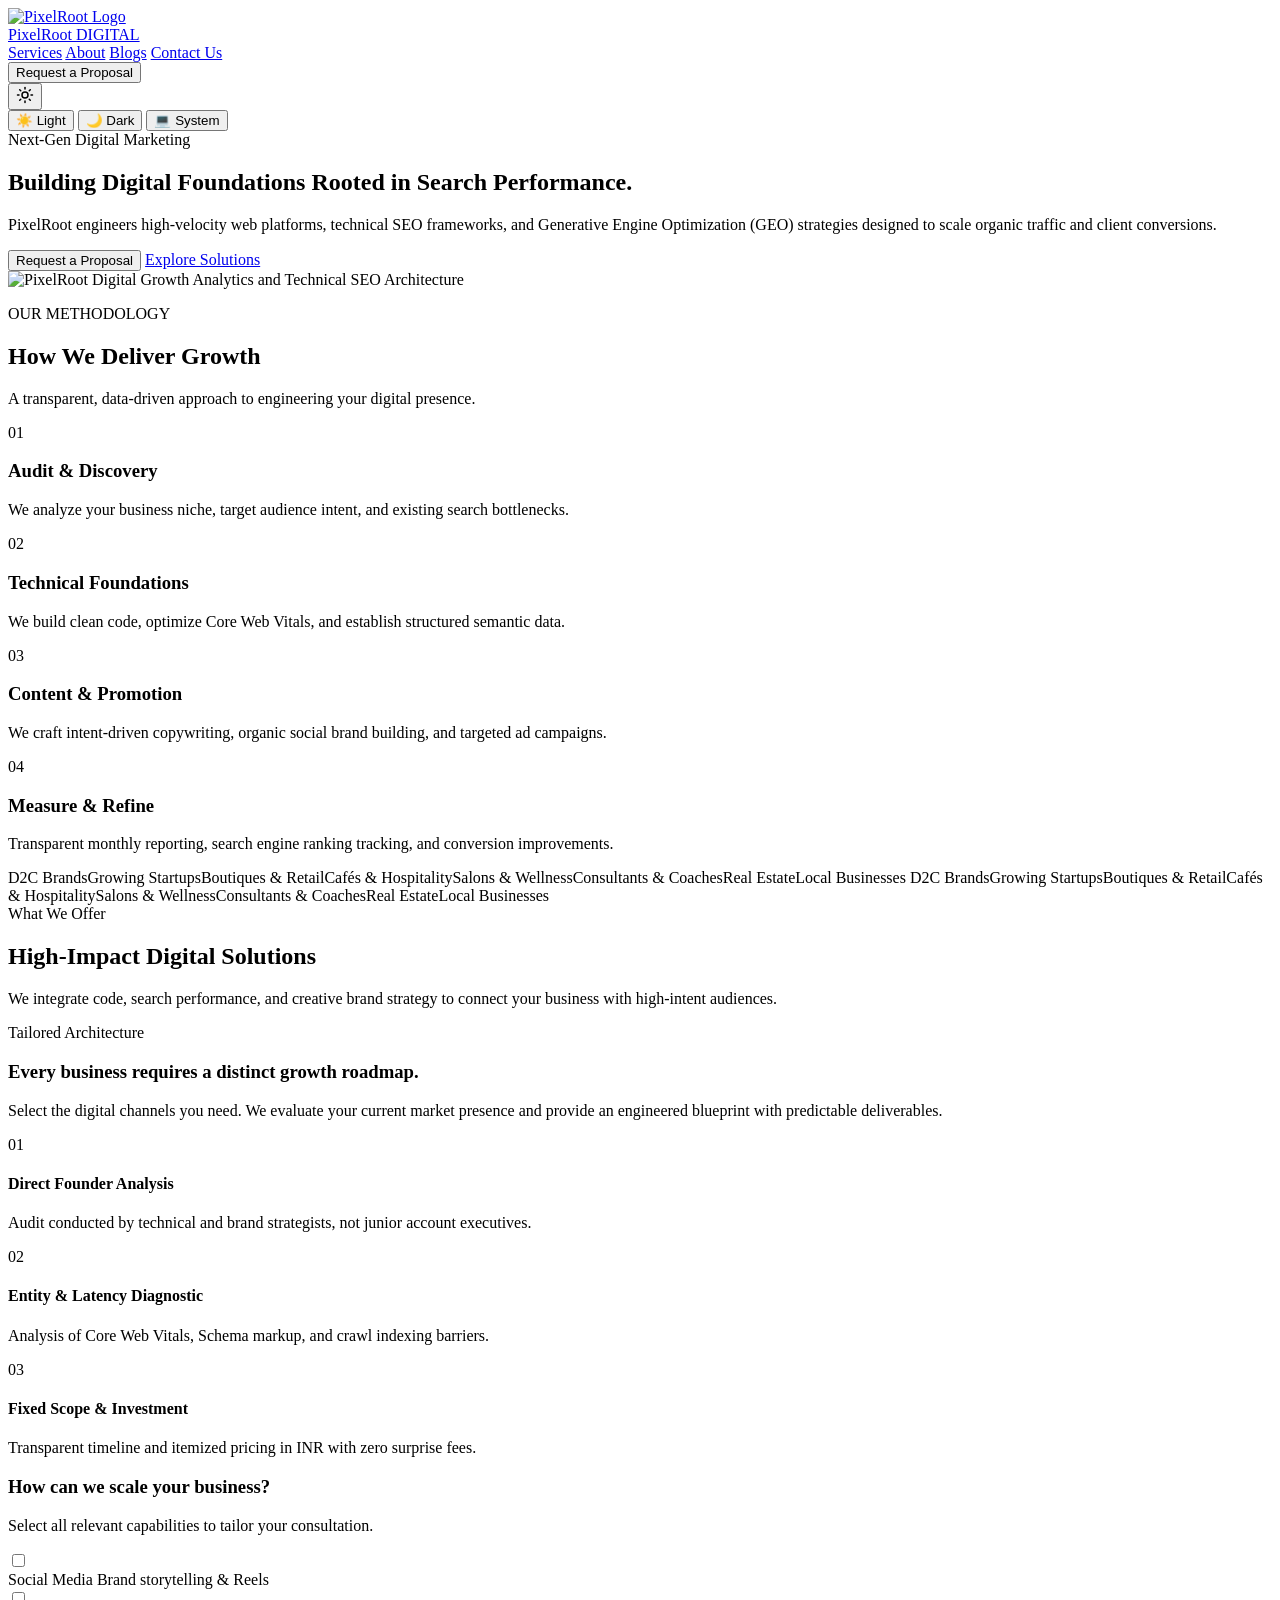
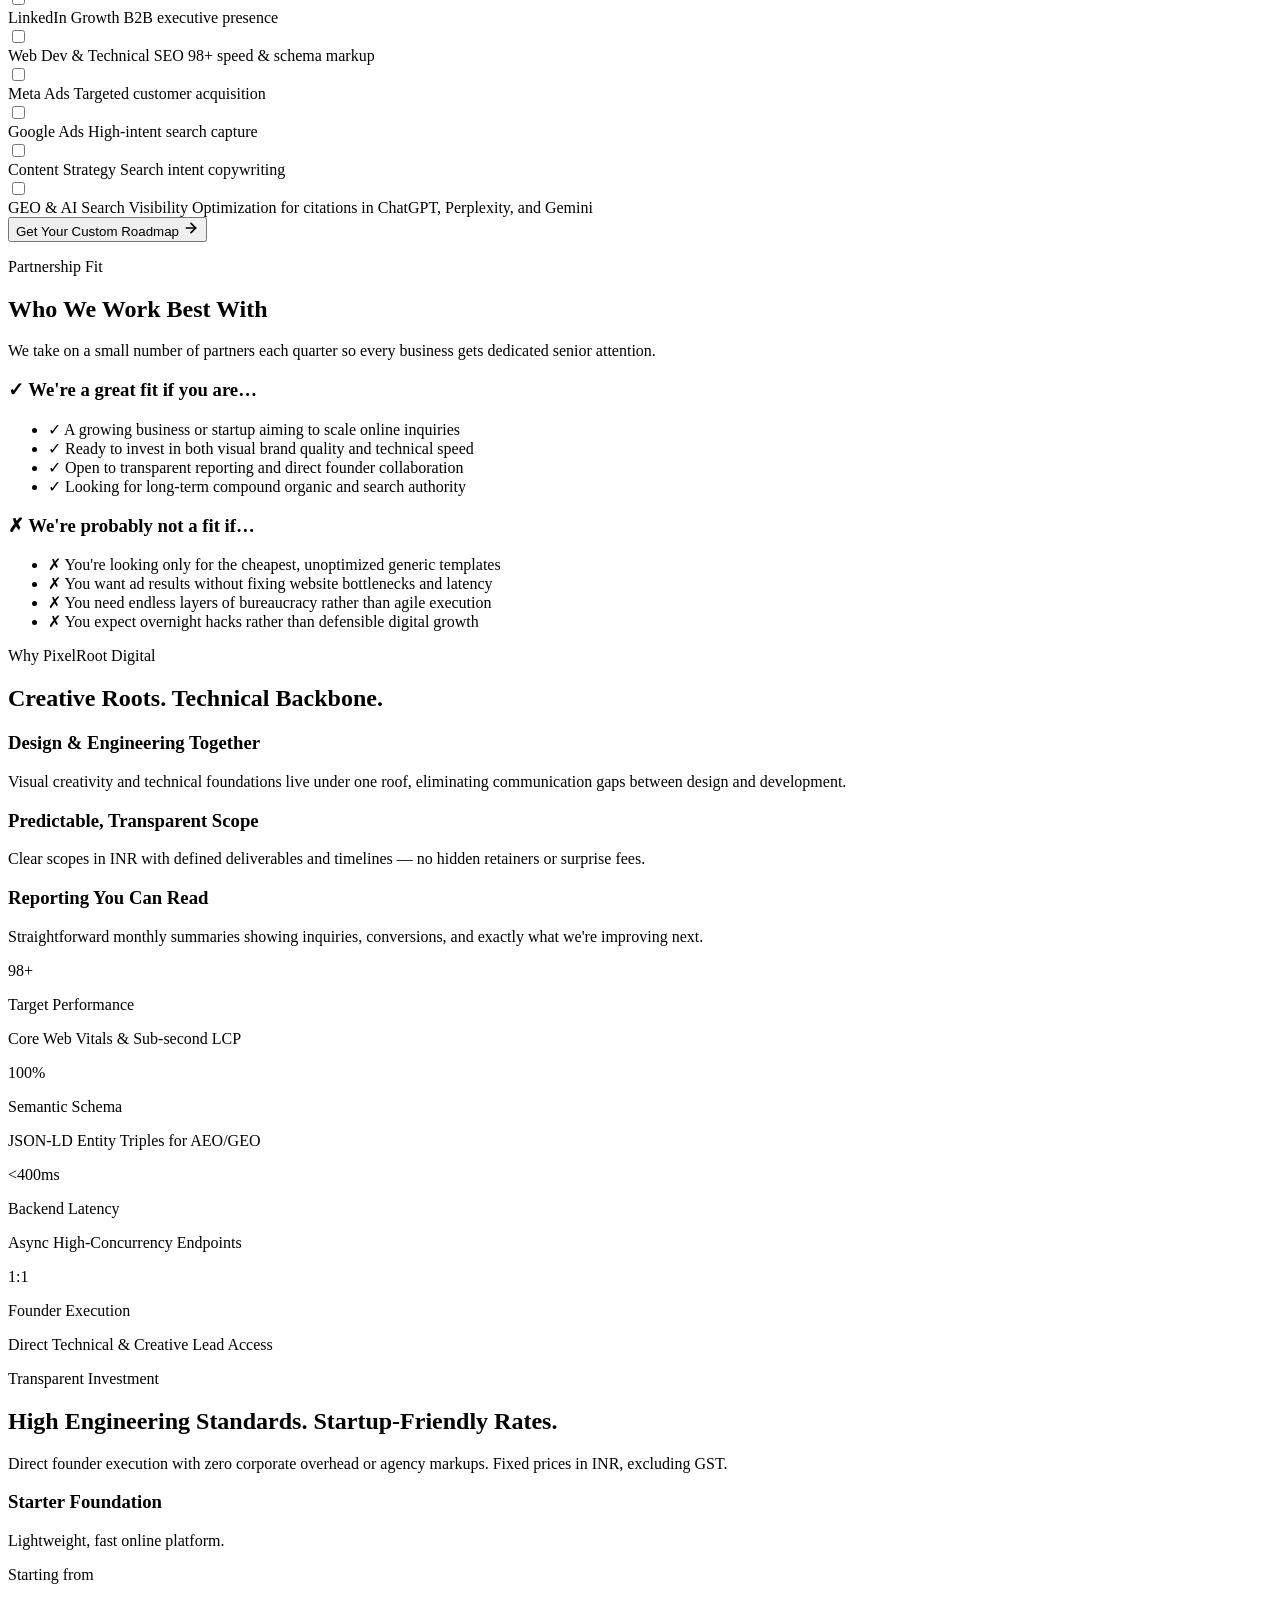
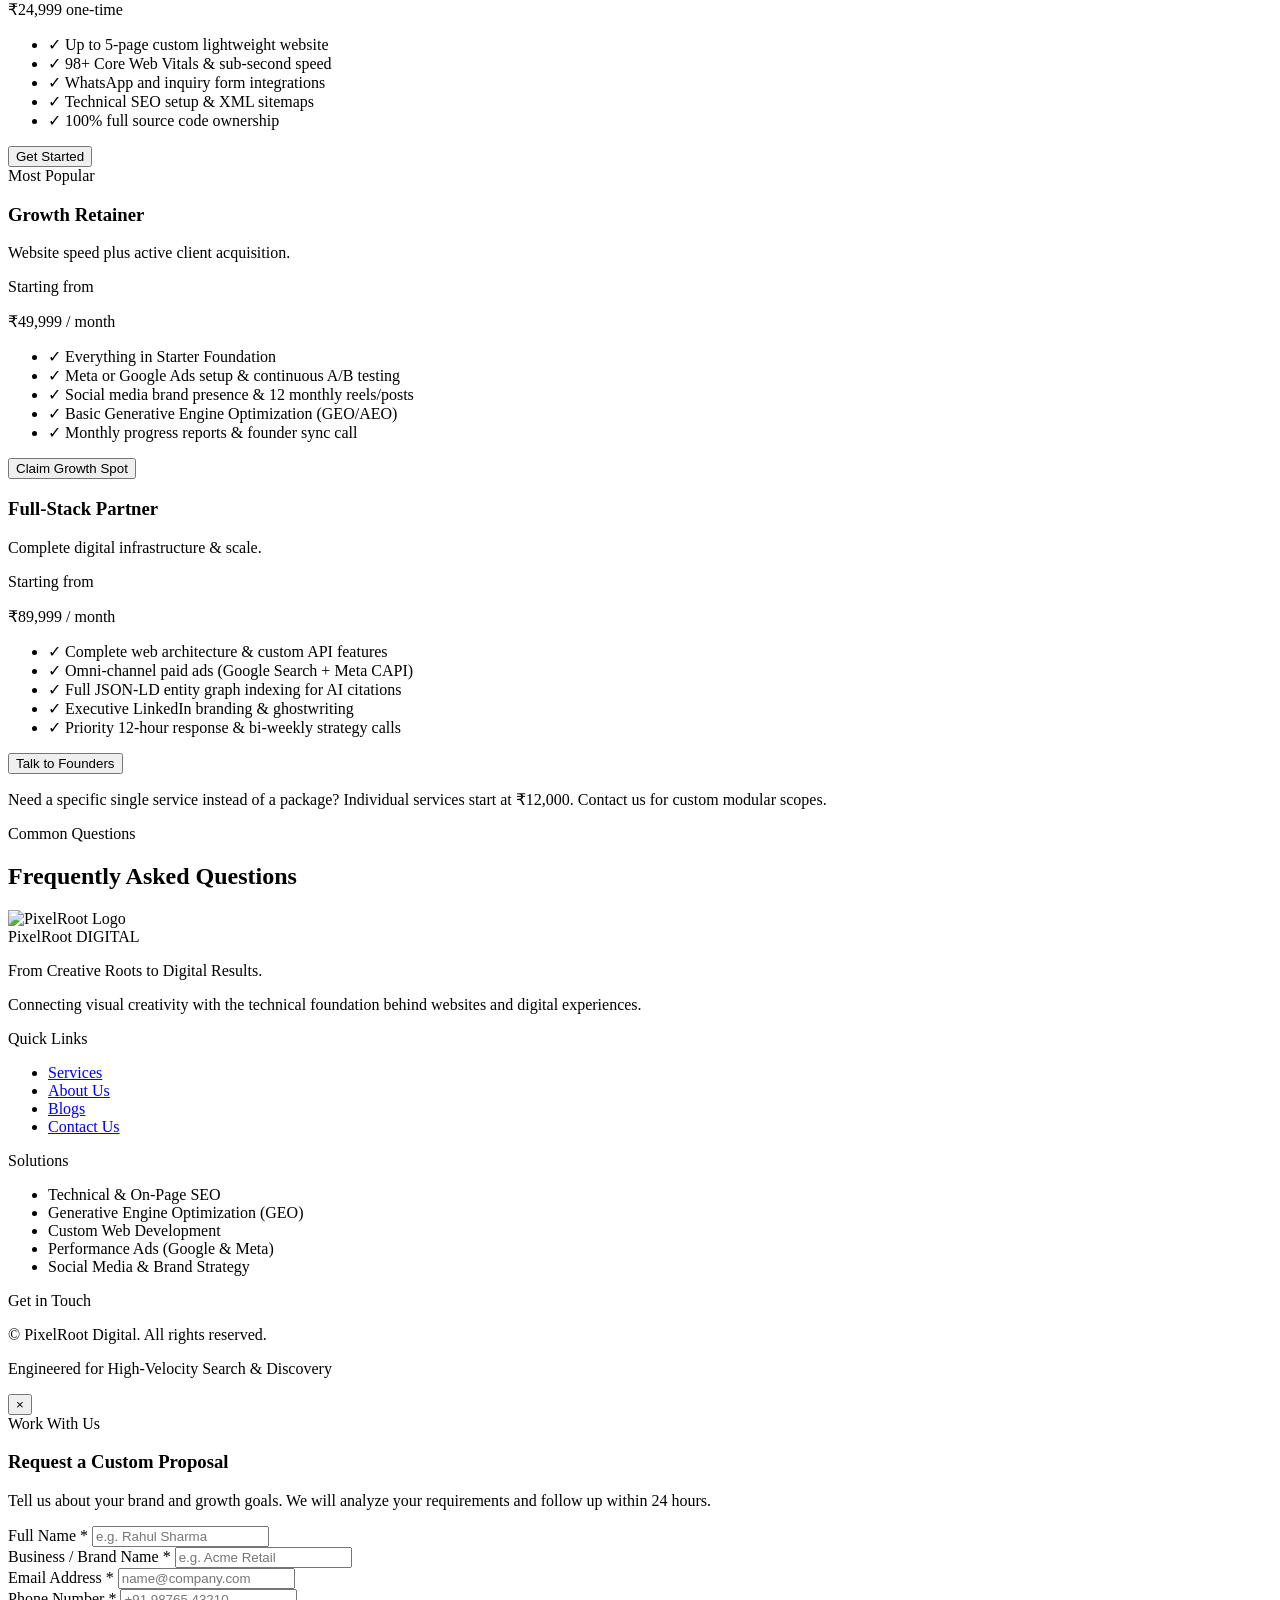
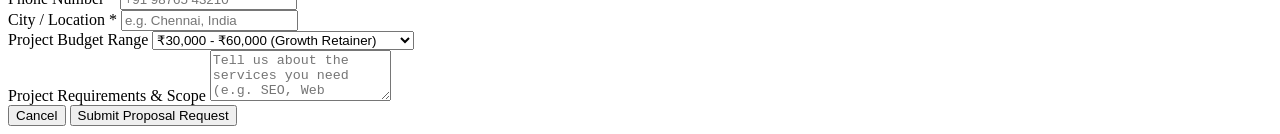
==== commit bf7d9640: "Update marketing site pages and FAQ route Co-authored-by: Copilot <223556219+Copilot@users.noreply.g" ====
--- a/frontend/index.html
+++ b/frontend/index.html
@@ -1,101 +1,106 @@
 <!DOCTYPE html>
-<html lang="en" data-theme="exact-match">
+<html lang="en" data-theme="dark">
 <head>
-<meta charset="UTF-8">
-<meta name="viewport" content="width=device-width, initial-scale=1">
-<title>PixelRoot Digital — From Creative Roots to Digital Results</title>
-<meta name="description" content="PixelRoot Digital connects visual creativity with the technical foundation behind websites and digital experiences.">
-<link rel="preconnect" href="https://fonts.googleapis.com">
-<link rel="preconnect" href="https://fonts.gstatic.com" crossorigin>
-<link href="https://fonts.googleapis.com/css2?family=Inter:wght@300;400;500;600;700&family=Plus+Jakarta+Sans:wght@500;600;700;800&display=swap" rel="stylesheet">
-<script src="https://cdn.tailwindcss.com"></script>
-
-<!-- Link to external CSS -->
-<link rel="stylesheet" href="/css/styles.css">
-<!-- JSON-LD Entity & Service Architecture for AI Search Engines -->
-<script type="application/ld+json">
-{
-  "@context": "https://schema.org",
-  "@graph": [
-    {
-      "@type": "Organization",
-      "@id": "https://pixelroot.in/#organization",
-      "name": "PixelRoot Digital",
-      "url": "https://pixelroot.in",
-      "logo": "https://pixelroot.in/images/logo.png",
-      "foundingDate": "2026",
-      "description": "Digital growth agency providing Technical SEO, On-Page SEO, Website Development, and Generative Engine Optimization (GEO).",
-      "founders": [
-        {
-          "@type": "Person",
-          "name": "Swathika Janakiraman",
-          "jobTitle": "Creative Growth Strategist"
-        },
-        {
-          "@type": "Person",
-          "name": "Prithvi",
-          "jobTitle": "Technical Lead"
+  <meta charset="UTF-8">
+  <meta name="viewport" content="width=device-width, initial-scale=1">
+  <title>PixelRoot Digital — High-Velocity Web Development, Technical SEO & GEO</title>
+  <meta name="description" content="PixelRoot Digital engineers high-velocity web platforms, technical SEO frameworks, and Generative Engine Optimization (GEO) strategies designed to scale organic traffic and client conversions.">
+  <link rel="canonical" href="https://pixelroot.in/">
+  
+  <!-- Preconnect & Fonts -->
+  <link rel="preconnect" href="https://fonts.googleapis.com">
+  <link rel="preconnect" href="https://fonts.gstatic.com" crossorigin>
+  <link href="https://fonts.googleapis.com/css2?family=Inter:wght@300;400;500;600;700&family=Plus+Jakarta+Sans:wght@500;600;700;800&family=Playfair+Display:ital,wght@0,600;0,800;1,600&display=swap" rel="stylesheet">
+  
+  <!-- Tailwind CSS CDN -->
+  <script src="https://cdn.tailwindcss.com"></script>
+
+  <!-- External Stylesheet -->
+  <link rel="stylesheet" href="/css/styles.css">
+
+  <!-- JSON-LD Entity Architecture for Search & AI Engines (SEO, AEO & GEO) -->
+  <script type="application/ld+json">
+  {
+    "@context": "https://schema.org",
+    "@graph": [
+      {
+        "@type": "ProfessionalService",
+        "@id": "https://pixelroot.in/#organization",
+        "name": "PixelRoot Digital",
+        "url": "https://pixelroot.in",
+        "logo": "https://pixelroot.in/assets/images/logo.jpeg",
+        "foundingDate": "2026",
+        "description": "Digital growth agency providing Technical SEO, On-Page SEO, Custom Web Development, and Generative Engine Optimization (GEO).",
+        "founders": [
+          {
+            "@type": "Person",
+            "name": "Swathika Janakiraman",
+            "jobTitle": "Creative Growth Strategist"
+          },
+          {
+            "@type": "Person",
+            "name": "Prithvi Senthil",
+            "jobTitle": "Technical Lead"
+          }
+        ],
+        "knowsAbout": [
+          "Technical SEO",
+          "Generative Engine Optimization (GEO)",
+          "Core Web Vitals",
+          "Website Development",
+          "Answer Engine Optimization (AEO)",
+          "Search Engine Marketing"
+        ],
+        "sameAs": [
+          "https://www.linkedin.com/company/pixelroot-digital",
+          "https://www.instagram.com/pixelroot"
+        ]
+      },
+      {
+        "@type": "WebSite",
+        "@id": "https://pixelroot.in/#website",
+        "url": "https://pixelroot.in",
+        "name": "PixelRoot Digital",
+        "publisher": {
+          "@id": "https://pixelroot.in/#organization"
         }
-      ],
-      "sameAs": [
-        "https://www.linkedin.com/company/pixelroot-digital",
-        "https://www.instagram.com/pixelroot"
-      ]
-    },
-    {
-      "@type": "WebSite",
-      "@id": "https://pixelroot.in/#website",
-      "url": "https://pixelroot.in",
-      "name": "PixelRoot Digital",
-      "publisher": {
-        "@id": "https://pixelroot.in/#organization"
       }
-    },
-    {
-      "@type": "Service",
-      "name": "Generative Engine Optimization (GEO)",
-      "provider": {
-        "@id": "https://pixelroot.in/#organization"
-      },
-      "serviceType": "AI Search Engine Optimization",
-      "description": "Optimizing website technical architecture and authority citations for discovery across ChatGPT, Perplexity, and conversational AI search engines."
-    }
-  ]
-}
-</script>
+    ]
+  }
+  </script>
 </head>
-<body>
+<body class="bg-[var(--bg)] text-[var(--text)] transition-colors duration-200">
 
 <!-- NAV -->
-<header class="sticky top-0 z-50 backdrop-blur-md bg-[var(--bg)]/80 border-b border-[var(--border)] py-4 px-6">
-  <div class="max-w-7xl mx-auto flex items-center justify-between">
-
-    <!-- BOLD & LARGE HEADER BRAND -->
-    <a href="#" class="flex items-center gap-3.5 group">
+<header class="sticky top-0 z-50 backdrop-blur-md bg-[var(--bg)]/80 border-b border-[var(--border)] py-4 px-6 sm:px-10 lg:px-16">
+  <div class="w-full max-w-[1600px] mx-auto flex items-center justify-between">
+
+    <!-- Brand Logo -->
+    <a href="/" class="flex items-center gap-3.5 group">
       <img
         src="/assets/images/logo.jpeg"
         alt="PixelRoot Logo"
-        class="w-14 h-14 md:w-16 md:h-16 rounded-2xl object-cover border-2 border-[var(--border)] shadow-xl shadow-[var(--accent)]/20 transition-transform duration-200 group-hover:scale-105"
+        class="w-12 h-12 md:w-14 md:h-14 rounded-2xl object-cover border-2 border-[var(--border)] shadow-xl shadow-[var(--accent)]/20 transition-transform duration-200 group-hover:scale-105"
       />
       <div class="flex items-baseline gap-2">
-        <span class="serif text-3xl md:text-4xl font-black tracking-tight text-[var(--text)]">
+        <span class="serif text-2xl md:text-3xl font-black tracking-tight text-[var(--text)]">
           PixelRoot
         </span>
-        <span class="text-[11px] md:text-xs font-black px-2 py-0.5 rounded-md bg-[var(--accent)] text-white tracking-widest uppercase">
+        <span class="text-[10px] md:text-xs font-black px-2 py-0.5 rounded-md bg-[var(--accent)] text-white tracking-widest uppercase">
           DIGITAL
         </span>
       </div>
     </a>
 
     <!-- Navigation Links -->
-    <div class="hidden lg:flex items-center space-x-10">
-      <a href="#services" class="text-sm font-semibold hover:text-[var(--accent)] transition-colors">Services</a>
-      <a href="#about" class="text-sm font-semibold hover:text-[var(--accent)] transition-colors">About</a>
-      <a href="#blog" class="text-sm font-semibold hover:text-[var(--accent)] transition-colors">Blog</a>
-      <a href="#contact-us" class="text-sm font-semibold hover:text-[var(--accent)] transition-colors">Contact Us</a>
-    </div>
-
-    <!-- Right Action CTA & Theme Toggle -->
+    <nav class="hidden lg:flex items-center space-x-10">
+      <a href="/services" class="text-sm font-semibold hover:text-[var(--accent)] transition-colors">Services</a>
+      <a href="/about" class="text-sm font-semibold hover:text-[var(--accent)] transition-colors">About</a>
+      <a href="/blogs" target="_blank" rel="noopener noreferrer" class="text-sm font-semibold hover:text-[var(--accent)] transition-colors">Blogs</a>
+      <a href="/contact" class="text-sm font-semibold hover:text-[var(--accent)] transition-colors">Contact Us</a>
+    </nav>
+
+    <!-- Header Actions -->
     <div class="flex items-center gap-4">
       <button id="openProposalModalBtn" type="button" class="btn btn-primary hidden sm:inline-flex text-sm py-2.5 px-5">
         Request a Proposal
@@ -117,975 +122,539 @@
 </header>
 
 <main id="top">
-<!-- HERO -->
-<section class="relative pt-32 pb-24 px-5 overflow-hidden">
-  <div class="blob w-[500px] h-[500px] -top-32 -left-32" style="background:var(--accent)"></div>
-  <div class="blob w-[500px] h-[500px] top-20 -right-20" style="background:var(--accent-2)"></div>
-  <div class="max-w-6xl mx-auto grid lg:grid-cols-12 gap-12 items-center relative">
-    <div class="reveal lg:col-span-7">
-      <div class="flex flex-wrap items-center gap-2.5 mb-6">
-        <span class="pill"><span class="dot"></span> Booking Q4 / Q1 Partners</span>
-        <span class="pill">PIXEL × ROOT ARCHITECTURE</span>
-      </div>
-      <h1 class="serif text-5xl md:text-6xl lg:text-[4rem] font-bold leading-[1.08]">
-        Engineered to be found across <span class="text-[var(--accent)]">Google</span> and <span class="text-[var(--accent-2)]">AI Engines.</span>
-      </h1>
-      <p class="mt-6 text-base md:text-lg text-[var(--muted)] max-w-xl leading-relaxed">
-        PixelRoot builds robust digital foundations rooted in Technical SEO and Generative Engine Optimization (GEO), helping your brand surface across traditional search and conversational AI.
-      </p>
-      <div class="flex flex-wrap gap-4 mt-9">
-        <a href="#contact" class="btn btn-gold">Request a Proposal →</a>
-        <a href="#work" class="btn btn-line">Explore Case Studies</a>
-      </div>
-      <p class="mt-6 flex items-center gap-2.5 text-sm font-medium text-[var(--muted)]">
-        <span class="dot"></span> Currently onboarding <span class="text-[var(--text)] font-semibold">2 partner brands</span> this quarter
-      </p>
-      <div class="flex flex-wrap gap-2.5 mt-8">
-        <span class="pill">★ 4.9 Partner Rating</span>
-        <span class="pill">40+ Projects Delivered</span>
-        <span class="pill">Live in 14 Days</span>
-      </div>
-    </div>
-
-    <!-- HERO STUDIO CARD -->
-    <div class="relative lg:col-span-5 reveal" aria-hidden="true">
-      <div class="card p-6 md:p-7 space-y-5 bg-[var(--surface)] border border-[var(--border)] shadow-2xl">
-        <div class="flex items-center justify-between border-b border-[var(--border)] pb-3">
-          <div class="flex items-center gap-2">
-            <span class="w-2.5 h-2.5 rounded-full bg-red-500 inline-block"></span>
-            <span class="w-2.5 h-2.5 rounded-full bg-yellow-500 inline-block"></span>
-            <span class="w-2.5 h-2.5 rounded-full bg-green-500 inline-block"></span>
-            <span class="mono text-xs text-[var(--muted)] ml-2">pixelroot://growth-engine</span>
+
+  <!-- HERO SECTION -->
+  <section class="py-12 md:py-16 px-6 sm:px-10 lg:px-16 w-full border-b border-[var(--border)]">
+    <div class="w-full max-w-[1600px] mx-auto grid grid-cols-1 lg:grid-cols-12 gap-8 lg:gap-14 items-center">
+      
+      <!-- Left Column: Copy & Actions -->
+      <div class="space-y-6 lg:col-span-5">
+        <div class="inline-flex items-center gap-2 px-3 py-1 rounded-full bg-[var(--surface-2)] border border-[var(--border)]">
+          <span class="w-2 h-2 rounded-full bg-[var(--accent)] animate-pulse"></span>
+          <span class="text-xs font-semibold tracking-wider uppercase text-[var(--accent)]">Next-Gen Digital Marketing</span>
+        </div>
+
+        <h1 class="serif text-4xl sm:text-5xl lg:text-6xl font-black tracking-tight text-[var(--text)] leading-tight">
+          Building Digital Foundations Rooted in Search Performance.
+        </h1>
+
+        <p class="text-base sm:text-lg text-[var(--muted)] leading-relaxed">
+          PixelRoot engineers high-velocity web platforms, technical SEO frameworks, and Generative Engine Optimization (GEO) strategies designed to scale organic traffic and client conversions.
+        </p>
+
+        <div class="flex flex-wrap items-center gap-4 pt-2">
+          <button type="button" class="btn btn-primary text-sm py-3 px-6 shadow-lg shadow-[var(--accent)]/20" onclick="document.getElementById('openProposalModalBtn').click()">
+            Request a Proposal
+          </button>
+          <a href="/services" class="btn btn-line text-sm py-3 px-6">
+            Explore Solutions
+          </a>
+        </div>
+      </div>
+
+      <!-- Right Column: Hero Visual -->
+      <div class="w-full lg:col-span-7">
+        <div class="relative rounded-3xl overflow-hidden border-2 border-[var(--border)] shadow-2xl shadow-[var(--accent)]/15 group">
+          <img 
+            src="/assets/images/hero.jpeg" 
+            alt="PixelRoot Digital Growth Analytics and Technical SEO Architecture" 
+            class="w-full h-auto min-h-[380px] md:min-h-[460px] lg:min-h-[520px] object-cover rounded-3xl transition-transform duration-700 ease-out group-hover:scale-105"
+            loading="eager"
+          />
+          <div class="absolute inset-0 bg-gradient-to-t from-[var(--bg)]/20 via-transparent to-transparent pointer-events-none"></div>
+        </div>
+      </div>
+
+    </div>
+  </section>
+
+  <!-- METHODOLOGY SECTION -->
+  <section id="process" class="py-12 md:py-16 px-6 sm:px-10 lg:px-16 w-full border-b border-[var(--border)]">
+    <div class="w-full max-w-[1600px] mx-auto space-y-10">
+      
+      <div class="text-center max-w-3xl mx-auto space-y-3">
+        <p class="eyebrow">OUR METHODOLOGY</p>
+        <div class="gold-line mx-auto"></div>
+        <h2 class="serif text-3xl md:text-4xl font-bold tracking-tight">How We Deliver Growth</h2>
+        <p class="text-sm text-[var(--muted)]">A transparent, data-driven approach to engineering your digital presence.</p>
+      </div>
+
+      <div class="grid grid-cols-1 sm:grid-cols-2 lg:grid-cols-4 gap-6">
+        <div class="card p-6 border border-[var(--border)] hover:border-[var(--accent)] transition-colors">
+          <span class="text-2xl font-bold text-[var(--accent)]">01</span>
+          <h3 class="serif text-lg font-bold mt-2">Audit &amp; Discovery</h3>
+          <p class="text-xs text-[var(--muted)] mt-2 leading-relaxed">We analyze your business niche, target audience intent, and existing search bottlenecks.</p>
+        </div>
+        <div class="card p-6 border border-[var(--border)] hover:border-[var(--accent-2)] transition-colors">
+          <span class="text-2xl font-bold text-[var(--accent-2)]">02</span>
+          <h3 class="serif text-lg font-bold mt-2">Technical Foundations</h3>
+          <p class="text-xs text-[var(--muted)] mt-2 leading-relaxed">We build clean code, optimize Core Web Vitals, and establish structured semantic data.</p>
+        </div>
+        <div class="card p-6 border border-[var(--border)] hover:border-[var(--accent)] transition-colors">
+          <span class="text-2xl font-bold text-[var(--accent)]">03</span>
+          <h3 class="serif text-lg font-bold mt-2">Content &amp; Promotion</h3>
+          <p class="text-xs text-[var(--muted)] mt-2 leading-relaxed">We craft intent-driven copywriting, organic social brand building, and targeted ad campaigns.</p>
+        </div>
+        <div class="card p-6 border border-[var(--border)] hover:border-[var(--accent-2)] transition-colors">
+          <span class="text-2xl font-bold text-[var(--accent-2)]">04</span>
+          <h3 class="serif text-lg font-bold mt-2">Measure &amp; Refine</h3>
+          <p class="text-xs text-[var(--muted)] mt-2 leading-relaxed">Transparent monthly reporting, search engine ranking tracking, and conversion improvements.</p>
+        </div>
+      </div>
+      
+    </div>
+  </section>
+
+  <!-- TRUST BAR / AUDIENCE MARQUEE -->
+  <section class="py-5 overflow-hidden border-b border-[var(--border)] bg-[var(--surface)]" aria-label="Who we work with">
+    <div class="marquee" aria-hidden="true">
+      <span class="pill">D2C Brands</span><span class="pill">Growing Startups</span><span class="pill">Boutiques &amp; Retail</span><span class="pill">Cafés &amp; Hospitality</span><span class="pill">Salons &amp; Wellness</span><span class="pill">Consultants &amp; Coaches</span><span class="pill">Real Estate</span><span class="pill">Local Businesses</span>
+      <span class="pill">D2C Brands</span><span class="pill">Growing Startups</span><span class="pill">Boutiques &amp; Retail</span><span class="pill">Cafés &amp; Hospitality</span><span class="pill">Salons &amp; Wellness</span><span class="pill">Consultants &amp; Coaches</span><span class="pill">Real Estate</span><span class="pill">Local Businesses</span>
+    </div>
+  </section>
+
+  <!-- SERVICES INTERACTIVE BUILDER SECTION (EXPANDED FLUID LAYOUT) -->
+  <section id="services" class="py-16 md:py-24 px-6 sm:px-10 lg:px-16 w-full border-b border-[var(--border)] relative overflow-hidden">
+  
+    <!-- Subtle Ambient Glows -->
+    <div class="absolute top-1/4 left-1/4 -translate-x-1/2 -translate-y-1/2 w-[600px] h-[400px] bg-[var(--accent)]/10 rounded-full blur-[140px] pointer-events-none"></div>
+    <div class="absolute bottom-10 right-1/4 w-[450px] h-[300px] bg-[var(--accent-2)]/10 rounded-full blur-[140px] pointer-events-none"></div>
+
+    <div class="w-full max-w-[1550px] mx-auto space-y-12 relative z-10">
+
+      <!-- Section Header -->
+      <div class="text-center max-w-3xl mx-auto space-y-3">
+        <div class="inline-flex items-center gap-2 px-3 py-1 rounded-full bg-[var(--surface-2)] border border-[var(--border)]">
+          <span class="w-1.5 h-1.5 rounded-full bg-[var(--accent)] animate-pulse"></span>
+          <span class="text-[11px] font-bold tracking-widest uppercase text-[var(--accent)]">What We Offer</span>
+        </div>
+        
+        <h2 class="serif text-3xl sm:text-4xl md:text-5xl font-black tracking-tight text-[var(--text)]">
+          High-Impact Digital Solutions
+        </h2>
+        
+        <p class="text-sm md:text-base text-[var(--muted)] leading-relaxed">
+          We integrate code, search performance, and creative brand strategy to connect your business with high-intent audiences.
+        </p>
+      </div>
+
+      <!-- 2-Column Split Grid to Fill Side Gaps -->
+      <div class="grid grid-cols-1 lg:grid-cols-12 gap-8 lg:gap-12 items-center">
+
+        <!-- Left Column: Context & What You Receive -->
+        <div class="lg:col-span-5 space-y-6">
+          <div class="space-y-3">
+            <span class="text-xs font-bold uppercase tracking-wider text-[var(--accent)]">Tailored Architecture</span>
+            <h3 class="serif text-2xl sm:text-3xl font-extrabold text-[var(--text)] leading-snug">
+              Every business requires a distinct growth roadmap.
+            </h3>
+            <p class="text-sm text-[var(--muted)] leading-relaxed">
+              Select the digital channels you need. We evaluate your current market presence and provide an engineered blueprint with predictable deliverables.
+            </p>
           </div>
-          <span class="pill text-[10px] py-1 px-2" style="background:var(--surface-2);color:var(--accent)">LIVE TELEMETRY</span>
-        </div>
-
-        <div class="p-4 rounded-xl bg-[var(--surface-2)] border border-[var(--border)]">
-          <div class="flex items-center justify-between text-xs font-semibold">
-            <span class="text-[var(--accent)] tracking-wider">01 / CREATIVE SURFACE (PIXEL)</span>
-            <span class="text-[var(--muted)] font-normal">Brand · UI/UX · Content</span>
-          </div>
-          <div class="grid grid-cols-3 gap-2 mt-3 pt-3 border-t border-[var(--border)] text-center">
-            <div class="p-2 rounded-lg bg-[var(--bg)] border border-[var(--border)]">
-              <p class="serif text-lg font-bold text-[var(--accent)]">+212%</p>
-              <p class="text-[10px] text-[var(--muted)] mt-0.5">Social Reach</p>
+
+          <!-- 3 Feature Takeaways -->
+          <div class="space-y-4 pt-2">
+            <div class="flex items-start gap-3.5 p-4 rounded-2xl bg-[var(--surface)]/70 border border-[var(--border)]">
+              <div class="w-9 h-9 rounded-xl bg-[var(--surface-2)] flex items-center justify-center shrink-0 text-sm font-bold text-[var(--accent)] border border-[var(--border)]">01</div>
+              <div>
+                <h4 class="text-sm font-bold text-[var(--text)]">Direct Founder Analysis</h4>
+                <p class="text-xs text-[var(--muted)] mt-0.5">Audit conducted by technical and brand strategists, not junior account executives.</p>
+              </div>
             </div>
-            <div class="p-2 rounded-lg bg-[var(--bg)] border border-[var(--border)]">
-              <p class="serif text-lg font-bold text-[var(--text)]">3.1x</p>
-              <p class="text-[10px] text-[var(--muted)] mt-0.5">Lead Velocity</p>
+
+            <div class="flex items-start gap-3.5 p-4 rounded-2xl bg-[var(--surface)]/70 border border-[var(--border)]">
+              <div class="w-9 h-9 rounded-xl bg-[var(--surface-2)] flex items-center justify-center shrink-0 text-sm font-bold text-[var(--accent-2)] border border-[var(--border)]">02</div>
+              <div>
+                <h4 class="text-sm font-bold text-[var(--text)]">Entity &amp; Latency Diagnostic</h4>
+                <p class="text-xs text-[var(--muted)] mt-0.5">Analysis of Core Web Vitals, Schema markup, and crawl indexing barriers.</p>
+              </div>
             </div>
-            <div class="p-2 rounded-lg bg-[var(--bg)] border border-[var(--border)]">
-              <p class="serif text-lg font-bold text-[var(--accent-2)]">−47%</p>
-              <p class="text-[10px] text-[var(--muted)] mt-0.5">Cost / Booking</p>
+
+            <div class="flex items-start gap-3.5 p-4 rounded-2xl bg-[var(--surface)]/70 border border-[var(--border)]">
+              <div class="w-9 h-9 rounded-xl bg-[var(--surface-2)] flex items-center justify-center shrink-0 text-sm font-bold text-[var(--accent)] border border-[var(--border)]">03</div>
+              <div>
+                <h4 class="text-sm font-bold text-[var(--text)]">Fixed Scope &amp; Investment</h4>
+                <p class="text-xs text-[var(--muted)] mt-0.5">Transparent timeline and itemized pricing in INR with zero surprise fees.</p>
+              </div>
             </div>
           </div>
         </div>
 
-        <div class="flex items-center justify-center gap-2 text-[11px] text-[var(--muted)] font-mono tracking-widest my-1">
-          <span>↕</span> FULL-STACK SYNERGY <span>↕</span>
-        </div>
-
-        <div class="p-4 rounded-xl bg-[var(--surface-2)] border border-[var(--border)]">
-          <div class="flex items-center justify-between text-xs font-semibold">
-            <span class="text-[var(--accent)] tracking-wider">02 / TECHNICAL FOUNDATION (ROOT)</span>
-            <span class="text-[var(--muted)] font-normal">Code · SEO · Automation</span>
+        <!-- Right Column: Interactive Card Form (Expanded & Stylized) -->
+        <div class="lg:col-span-7">
+          <div class="p-8 sm:p-10 rounded-3xl bg-[var(--surface)]/90 backdrop-blur-xl border border-[var(--border)] shadow-2xl shadow-[var(--accent)]/10 space-y-7">
+            
+            <div class="space-y-1.5">
+              <h3 class="serif text-xl sm:text-2xl font-bold text-[var(--text)]">
+                How can we <span class="text-[var(--accent)] underline decoration-[var(--accent)]/40 underline-offset-8">scale your business?</span>
+              </h3>
+              <p class="text-xs sm:text-sm text-[var(--muted)]">
+                Select all relevant capabilities to tailor your consultation.
+              </p>
+            </div>
+
+            <!-- Service Toggle Pills (Balanced 2-Column Grid with Descriptors) -->
+            <div id="serviceSelectorForm" class="grid grid-cols-1 sm:grid-cols-2 gap-3.5 text-left">
+              
+              <label class="group relative flex items-center gap-3.5 p-3.5 rounded-xl border border-[var(--border)] bg-[var(--surface-2)]/50 hover:bg-[var(--surface-2)] hover:border-[var(--accent)] cursor-pointer transition-all duration-200 select-none">
+                <input type="checkbox" name="services" value="Social Media" class="w-4 h-4 rounded border-[var(--border)] text-[var(--accent)] focus:ring-0 accent-[var(--accent)] cursor-pointer">
+                <div>
+                  <span class="text-xs sm:text-sm font-semibold text-[var(--text)] group-hover:text-[var(--accent)] transition-colors block">Social Media</span>
+                  <span class="text-[11px] text-[var(--muted)]">Brand storytelling &amp; Reels</span>
+                </div>
+              </label>
+
+              <label class="group relative flex items-center gap-3.5 p-3.5 rounded-xl border border-[var(--border)] bg-[var(--surface-2)]/50 hover:bg-[var(--surface-2)] hover:border-[var(--accent)] cursor-pointer transition-all duration-200 select-none">
+                <input type="checkbox" name="services" value="LinkedIn Growth" class="w-4 h-4 rounded border-[var(--border)] text-[var(--accent)] focus:ring-0 accent-[var(--accent)] cursor-pointer">
+                <div>
+                  <span class="text-xs sm:text-sm font-semibold text-[var(--text)] group-hover:text-[var(--accent)] transition-colors block">LinkedIn Growth</span>
+                  <span class="text-[11px] text-[var(--muted)]">B2B executive presence</span>
+                </div>
+              </label>
+
+              <label class="group relative flex items-center gap-3.5 p-3.5 rounded-xl border border-[var(--border)] bg-[var(--surface-2)]/50 hover:bg-[var(--surface-2)] hover:border-[var(--accent)] cursor-pointer transition-all duration-200 select-none">
+                <input type="checkbox" name="services" value="Web Dev &amp; SEO" class="w-4 h-4 rounded border-[var(--border)] text-[var(--accent)] focus:ring-0 accent-[var(--accent)] cursor-pointer">
+                <div>
+                  <span class="text-xs sm:text-sm font-semibold text-[var(--text)] group-hover:text-[var(--accent)] transition-colors block">Web Dev &amp; Technical SEO</span>
+                  <span class="text-[11px] text-[var(--muted)]">98+ speed &amp; schema markup</span>
+                </div>
+              </label>
+
+              <label class="group relative flex items-center gap-3.5 p-3.5 rounded-xl border border-[var(--border)] bg-[var(--surface-2)]/50 hover:bg-[var(--surface-2)] hover:border-[var(--accent)] cursor-pointer transition-all duration-200 select-none">
+                <input type="checkbox" name="services" value="Meta Ads" class="w-4 h-4 rounded border-[var(--border)] text-[var(--accent)] focus:ring-0 accent-[var(--accent)] cursor-pointer">
+                <div>
+                  <span class="text-xs sm:text-sm font-semibold text-[var(--text)] group-hover:text-[var(--accent)] transition-colors block">Meta Ads</span>
+                  <span class="text-[11px] text-[var(--muted)]">Targeted customer acquisition</span>
+                </div>
+              </label>
+
+              <label class="group relative flex items-center gap-3.5 p-3.5 rounded-xl border border-[var(--border)] bg-[var(--surface-2)]/50 hover:bg-[var(--surface-2)] hover:border-[var(--accent)] cursor-pointer transition-all duration-200 select-none">
+                <input type="checkbox" name="services" value="Google Search Ads" class="w-4 h-4 rounded border-[var(--border)] text-[var(--accent)] focus:ring-0 accent-[var(--accent)] cursor-pointer">
+                <div>
+                  <span class="text-xs sm:text-sm font-semibold text-[var(--text)] group-hover:text-[var(--accent)] transition-colors block">Google Ads</span>
+                  <span class="text-[11px] text-[var(--muted)]">High-intent search capture</span>
+                </div>
+              </label>
+
+              <label class="group relative flex items-center gap-3.5 p-3.5 rounded-xl border border-[var(--border)] bg-[var(--surface-2)]/50 hover:bg-[var(--surface-2)] hover:border-[var(--accent)] cursor-pointer transition-all duration-200 select-none">
+                <input type="checkbox" name="services" value="Content Strategy" class="w-4 h-4 rounded border-[var(--border)] text-[var(--accent)] focus:ring-0 accent-[var(--accent)] cursor-pointer">
+                <div>
+                  <span class="text-xs sm:text-sm font-semibold text-[var(--text)] group-hover:text-[var(--accent)] transition-colors block">Content Strategy</span>
+                  <span class="text-[11px] text-[var(--muted)]">Search intent copywriting</span>
+                </div>
+              </label>
+
+              <label class="group relative flex items-center gap-3.5 p-3.5 rounded-xl border border-[var(--border)] bg-[var(--surface-2)]/50 hover:bg-[var(--surface-2)] hover:border-[var(--accent)] cursor-pointer transition-all duration-200 select-none col-span-1 sm:col-span-2">
+                <input type="checkbox" name="services" value="GEO &amp; AI Search" class="w-4 h-4 rounded border-[var(--border)] text-[var(--accent)] focus:ring-0 accent-[var(--accent)] cursor-pointer">
+                <div>
+                  <span class="text-xs sm:text-sm font-semibold text-[var(--text)] group-hover:text-[var(--accent)] transition-colors block">GEO &amp; AI Search Visibility</span>
+                  <span class="text-[11px] text-[var(--muted)]">Optimization for citations in ChatGPT, Perplexity, and Gemini</span>
+                </div>
+              </label>
+
+            </div>
+
+            <!-- CTA Button -->
+            <div class="pt-2">
+              <button 
+                id="serviceRoadmapBtn" 
+                type="button" 
+                class="w-full sm:w-auto btn btn-primary text-xs sm:text-sm font-bold py-3 px-8 rounded-full shadow-xl shadow-[var(--accent)]/20 transition-all hover:scale-105 active:scale-95 inline-flex items-center justify-center gap-2"
+              >
+                <span>Get Your Custom Roadmap</span>
+                <svg width="16" height="16" viewBox="0 0 24 24" fill="none" stroke="currentColor" stroke-width="2.5" stroke-linecap="round" stroke-linejoin="round">
+                  <line x1="5" y1="12" x2="19" y2="12"></line>
+                  <polyline points="12 5 19 12 12 19"></polyline>
+                </svg>
+              </button>
+            </div>
+
           </div>
         </div>
-      </div>
-    </div>
-  </div>
-</section>
-
-<!-- TRUST BAR -->
-<section class="py-5 overflow-hidden border-y border-[var(--border)] bg-[var(--surface)]" aria-label="Who we work with">
-  <div class="marquee" aria-hidden="true">
-    <span class="pill">D2C Brands</span><span class="pill">Growing Startups</span><span class="pill">Boutiques &amp; Retail</span><span class="pill">Cafés &amp; Hospitality</span><span class="pill">Salons &amp; Wellness</span><span class="pill">Consultants &amp; Coaches</span><span class="pill">Real Estate</span><span class="pill">Local Businesses</span>
-    <span class="pill">D2C Brands</span><span class="pill">Growing Startups</span><span class="pill">Boutiques &amp; Retail</span><span class="pill">Cafés &amp; Hospitality</span><span class="pill">Salons &amp; Wellness</span><span class="pill">Consultants &amp; Coaches</span><span class="pill">Real Estate</span><span class="pill">Local Businesses</span>
-  </div>
-</section>
-
-<!-- SERVICES SECTION -->
-<section id="services" class="py-16 px-5">
-  <div class="max-w-6xl mx-auto space-y-12">
-
-    <!-- Section Header -->
-    <div class="text-center max-w-3xl mx-auto">
-      <p class="eyebrow">What We Offer</p>
-      <div class="gold-line mx-auto"></div>
-      <h2 class="serif text-3xl md:text-5xl font-bold tracking-tight mt-3">Services We Do</h2>
-      <p class="mt-4 text-base text-[var(--muted)] leading-relaxed">
-        We bring creativity, technology, and strategy together to help your brand grow, reach the right audience, and convert visitors into long-term clients.
-      </p>
-    </div>
-
-    <!-- SERVICE SHORTCUT SELECTOR CARD -->
-    <div class="max-w-2xl mx-auto my-10 p-8 rounded-3xl bg-[var(--surface)] border border-[var(--border)] shadow-2xl text-center">
-      <h3 class="serif text-2xl md:text-3xl font-bold tracking-tight text-[var(--text)]">
-        How can we <span class="relative inline-block text-[var(--accent)] underline decoration-wavy decoration-2">help you grow?</span>
-      </h3>
-      <p class="text-xs md:text-sm text-[var(--muted)] mt-2">
-        Select the services you need and let's craft your custom growth roadmap.
-      </p>
-
-      <!-- Checkbox Grid (7 PixelRoot Services) -->
-      <form id="serviceSelectorForm" class="mt-8 space-y-6">
-        <div class="grid grid-cols-1 sm:grid-cols-2 md:grid-cols-3 gap-3 text-left">
-
-          <!-- Option 1 -->
-          <label class="service-pill-label flex items-center gap-3 p-3.5 rounded-xl bg-[var(--surface-2)] border border-[var(--border)] cursor-pointer hover:border-[var(--accent)] transition-all">
-            <input type="checkbox" name="services" value="Social Media Management" class="w-4 h-4 rounded text-[var(--accent)] focus:ring-[var(--accent)] accent-[var(--accent)]">
-            <span class="text-xs md:text-sm font-semibold text-[var(--text)]">Social Media</span>
-          </label>
-
-          <!-- Option 2 -->
-          <label class="service-pill-label flex items-center gap-3 p-3.5 rounded-xl bg-[var(--surface-2)] border border-[var(--border)] cursor-pointer hover:border-[var(--accent)] transition-all">
-            <input type="checkbox" name="services" value="LinkedIn Management" class="w-4 h-4 rounded text-[var(--accent)] focus:ring-[var(--accent)] accent-[var(--accent)]">
-            <span class="text-xs md:text-sm font-semibold text-[var(--text)]">LinkedIn</span>
-          </label>
-
-          <!-- Option 3 -->
-          <label class="service-pill-label flex items-center gap-3 p-3.5 rounded-xl bg-[var(--surface-2)] border border-[var(--border)] cursor-pointer hover:border-[var(--accent)] transition-all">
-            <input type="checkbox" name="services" value="Website Development" class="w-4 h-4 rounded text-[var(--accent)] focus:ring-[var(--accent)] accent-[var(--accent)]">
-            <span class="text-xs md:text-sm font-semibold text-[var(--text)]">Web Dev</span>
-          </label>
-
-          <!-- Option 4 -->
-          <label class="service-pill-label flex items-center gap-3 p-3.5 rounded-xl bg-[var(--surface-2)] border border-[var(--border)] cursor-pointer hover:border-[var(--accent)] transition-all">
-            <input type="checkbox" name="services" value="Meta Ads Management" class="w-4 h-4 rounded text-[var(--accent)] focus:ring-[var(--accent)] accent-[var(--accent)]">
-            <span class="text-xs md:text-sm font-semibold text-[var(--text)]">Meta Ads</span>
-          </label>
-
-          <!-- Option 5 -->
-          <label class="service-pill-label flex items-center gap-3 p-3.5 rounded-xl bg-[var(--surface-2)] border border-[var(--border)] cursor-pointer hover:border-[var(--accent)] transition-all">
-            <input type="checkbox" name="services" value="Google Ads Management" class="w-4 h-4 rounded text-[var(--accent)] focus:ring-[var(--accent)] accent-[var(--accent)]">
-            <span class="text-xs md:text-sm font-semibold text-[var(--text)]">Google Ads</span>
-          </label>
-
-          <!-- Option 6 -->
-          <label class="service-pill-label flex items-center gap-3 p-3.5 rounded-xl bg-[var(--surface-2)] border border-[var(--border)] cursor-pointer hover:border-[var(--accent)] transition-all">
-            <input type="checkbox" name="services" value="Content Marketing" class="w-4 h-4 rounded text-[var(--accent)] focus:ring-[var(--accent)] accent-[var(--accent)]">
-            <span class="text-xs md:text-sm font-semibold text-[var(--text)]">Content</span>
-          </label>
-
-          <!-- Option 7 -->
-          <label class="service-pill-label flex items-center gap-3 p-3.5 rounded-xl bg-[var(--surface-2)] border border-[var(--border)] cursor-pointer hover:border-[var(--accent)] transition-all">
-            <input type="checkbox" name="services" value="GEO &amp; AI Search Optimization" class="w-4 h-4 rounded text-[var(--accent)] accent-[var(--accent)]">
-            <span class="text-xs md:text-sm font-semibold text-[var(--text)]">GEO &amp; AI Search</span>
-          </label>
-
-        </div>
-
-        <!-- Get Started CTA Button -->
-        <button type="button" id="getStartedBtn" class="w-full sm:w-auto px-8 py-3 rounded-xl bg-[var(--accent)] text-white font-bold text-sm tracking-wide shadow-lg shadow-[var(--accent)]/30 hover:opacity-95 transition-transform active:scale-95">
-          Get Started
-        </button>
-      </form>
-    </div>
-
-    <!-- Services Grid (7 Core Services) -->
-    <div class="dynamic-auto-grid grid md:grid-cols-2 lg:grid-cols-3 gap-6">
-
-      <!-- Service 1: Social Media Management -->
-      <div class="card p-7 flex flex-col justify-between border-t-4" style="border-top-color: var(--accent);">
-        <div>
-          <span class="text-xs font-bold uppercase tracking-wider text-[var(--accent)]">Service 01</span>
-          <h3 class="serif text-xl font-bold mt-2">Social Media Management</h3>
-          <p class="text-sm text-[var(--muted)] mt-3 leading-relaxed">
-            At Pixel Root, we turn your social media platforms into meaningful brand experiences through thoughtful content planning, creative storytelling and consistent audience engagement. Every post is organically designed with limited AI usage and delivers you real visual experience.
-          </p>
-          <div class="mt-5">
-            <p class="text-xs font-bold uppercase tracking-wide text-[var(--text)] mb-2">What we deliver:</p>
-            <ul class="text-xs space-y-1.5 text-[var(--muted)]">
-              <li>• Social Media Strategy &amp; Planning</li>
-              <li>• Creative Design &amp; Content Creation</li>
-              <li>• Reels &amp; Short-form Video Content</li>
-              <li>• Content Calendar Management</li>
-              <li>• Caption &amp; Hashtag Strategy</li>
-              <li>• Audience Engagement</li>
-              <li>• Monthly Performance Analysis</li>
-            </ul>
+
+      </div>
+
+    </div>
+  </section>
+
+  <!-- WHO WE WORK BEST WITH -->
+  <section id="fit" class="py-14 md:py-20 px-6 sm:px-10 lg:px-16 w-full border-b border-[var(--border)]">
+    <div class="max-w-6xl mx-auto space-y-10">
+      <div class="text-center max-w-2xl mx-auto space-y-3">
+        <p class="eyebrow">Partnership Fit</p>
+        <div class="gold-line mx-auto"></div>
+        <h2 class="serif text-3xl md:text-4xl font-bold">Who We Work Best With</h2>
+        <p class="text-sm text-[var(--muted)]">We take on a small number of partners each quarter so every business gets dedicated senior attention.</p>
+      </div>
+
+      <div class="grid md:grid-cols-2 gap-6">
+        <article class="card p-8 border border-[var(--accent)]">
+          <h3 class="serif text-xl font-bold text-[var(--text)] flex items-center gap-2">
+            <span class="text-[var(--accent)] font-bold">✓</span> We're a great fit if you are…
+          </h3>
+          <ul class="mt-5 space-y-3 text-sm text-[var(--muted)]">
+            <li class="flex items-start gap-2"><span class="text-[var(--accent)] font-bold">✓</span> A growing business or startup aiming to scale online inquiries</li>
+            <li class="flex items-start gap-2"><span class="text-[var(--accent)] font-bold">✓</span> Ready to invest in both visual brand quality and technical speed</li>
+            <li class="flex items-start gap-2"><span class="text-[var(--accent)] font-bold">✓</span> Open to transparent reporting and direct founder collaboration</li>
+            <li class="flex items-start gap-2"><span class="text-[var(--accent)] font-bold">✓</span> Looking for long-term compound organic and search authority</li>
+          </ul>
+        </article>
+
+        <article class="card p-8 border border-[var(--border)]">
+          <h3 class="serif text-xl font-bold text-[var(--text)] flex items-center gap-2">
+            <span class="text-rose-500 font-bold">✗</span> We're probably not a fit if…
+          </h3>
+          <ul class="mt-5 space-y-3 text-sm text-[var(--muted)]">
+            <li class="flex items-start gap-2"><span class="text-rose-500 font-bold">✗</span> You're looking only for the cheapest, unoptimized generic templates</li>
+            <li class="flex items-start gap-2"><span class="text-rose-500 font-bold">✗</span> You want ad results without fixing website bottlenecks and latency</li>
+            <li class="flex items-start gap-2"><span class="text-rose-500 font-bold">✗</span> You need endless layers of bureaucracy rather than agile execution</li>
+            <li class="flex items-start gap-2"><span class="text-rose-500 font-bold">✗</span> You expect overnight hacks rather than defensible digital growth</li>
+          </ul>
+        </article>
+      </div>
+    </div>
+  </section>
+
+  <!-- DEFENSIVE ENGINEERING BENCHMARKS (Replaced artificial stats) -->
+  <section id="why" class="py-14 md:py-20 px-6 sm:px-10 lg:px-16 w-full border-b border-[var(--border)]">
+    <div class="max-w-6xl mx-auto space-y-10">
+      
+      <div class="text-center max-w-2xl mx-auto space-y-3">
+        <p class="eyebrow">Why PixelRoot Digital</p>
+        <div class="gold-line mx-auto"></div>
+        <h2 class="serif text-3xl md:text-4xl font-bold">Creative Roots. Technical Backbone.</h2>
+      </div>
+
+      <div class="grid md:grid-cols-3 gap-6">
+        <div class="card p-7 border border-[var(--border)]">
+          <h3 class="serif text-lg font-bold">Design &amp; Engineering Together</h3>
+          <p class="text-xs text-[var(--muted)] mt-2 leading-relaxed">Visual creativity and technical foundations live under one roof, eliminating communication gaps between design and development.</p>
+        </div>
+        <div class="card p-7 border border-[var(--border)]">
+          <h3 class="serif text-lg font-bold">Predictable, Transparent Scope</h3>
+          <p class="text-xs text-[var(--muted)] mt-2 leading-relaxed">Clear scopes in INR with defined deliverables and timelines — no hidden retainers or surprise fees.</p>
+        </div>
+        <div class="card p-7 border border-[var(--border)]">
+          <h3 class="serif text-lg font-bold">Reporting You Can Read</h3>
+          <p class="text-xs text-[var(--muted)] mt-2 leading-relaxed">Straightforward monthly summaries showing inquiries, conversions, and exactly what we're improving next.</p>
+        </div>
+      </div>
+
+      <!-- Real Engineering Benchmarks -->
+      <div class="grid grid-cols-2 md:grid-cols-4 gap-4 sm:gap-6 pt-4 text-center">
+        <div class="card p-6 border border-[var(--border)]">
+          <p class="serif text-4xl font-black text-[var(--accent)]">98+</p>
+          <p class="text-xs font-bold text-[var(--text)] mt-2">Target Performance</p>
+          <p class="text-[11px] text-[var(--muted)] mt-1">Core Web Vitals & Sub-second LCP</p>
+        </div>
+        <div class="card p-6 border border-[var(--border)]">
+          <p class="serif text-4xl font-black text-[var(--accent-2)]">100%</p>
+          <p class="text-xs font-bold text-[var(--text)] mt-2">Semantic Schema</p>
+          <p class="text-[11px] text-[var(--muted)] mt-1">JSON-LD Entity Triples for AEO/GEO</p>
+        </div>
+        <div class="card p-6 border border-[var(--border)]">
+          <p class="serif text-4xl font-black text-[var(--accent)]">&lt;400ms</p>
+          <p class="text-xs font-bold text-[var(--text)] mt-2">Backend Latency</p>
+          <p class="text-[11px] text-[var(--muted)] mt-1">Async High-Concurrency Endpoints</p>
+        </div>
+        <div class="card p-6 border border-[var(--border)]">
+          <p class="serif text-4xl font-black text-[var(--accent-2)]">1:1</p>
+          <p class="text-xs font-bold text-[var(--text)] mt-2">Founder Execution</p>
+          <p class="text-[11px] text-[var(--muted)] mt-1">Direct Technical & Creative Lead Access</p>
+        </div>
+      </div>
+
+    </div>
+  </section>
+
+  <!-- COMPETITIVE STARTUP PRICING / INVESTMENT TIERS -->
+  <section id="pricing" class="py-14 md:py-20 px-6 sm:px-10 lg:px-16 w-full border-b border-[var(--border)]">
+    <div class="max-w-6xl mx-auto space-y-10">
+      
+      <div class="text-center max-w-2xl mx-auto space-y-3">
+        <div class="inline-flex items-center gap-2 px-3 py-1 rounded-full bg-[var(--surface-2)] border border-[var(--border)]">
+          <span class="w-1.5 h-1.5 rounded-full bg-[var(--accent)] animate-pulse"></span>
+          <span class="text-[11px] font-bold tracking-widest uppercase text-[var(--accent)]">Transparent Investment</span>
+        </div>
+        <h2 class="serif text-3xl md:text-4xl font-bold">High Engineering Standards. Startup-Friendly Rates.</h2>
+        <p class="text-sm text-[var(--muted)]">Direct founder execution with zero corporate overhead or agency markups. Fixed prices in INR, excluding GST.</p>
+      </div>
+
+      <div class="grid md:grid-cols-3 gap-6 items-stretch">
+        
+        <!-- Starter / Essential -->
+        <article class="card p-8 flex flex-col border border-[var(--border)] hover:border-[var(--accent)] transition-all">
+          <h3 class="serif text-xl font-bold">Starter Foundation</h3>
+          <p class="text-xs text-[var(--muted)] mt-1">Lightweight, fast online platform.</p>
+          <p class="text-[11px] uppercase tracking-widest text-[var(--muted)] mt-5">Starting from</p>
+          <div class="flex items-baseline gap-1 mt-1">
+            <span class="serif text-3xl sm:text-4xl font-black text-[var(--text)]">₹24,999</span>
+            <span class="text-xs text-[var(--muted)]">one-time</span>
           </div>
-        </div>
-        <p class="mt-6 pt-4 border-t border-[var(--border)] text-xs font-semibold italic text-[var(--accent)]">
-          "Less random posting. More purposeful brand communication."
+          <ul class="mt-6 space-y-2.5 text-xs text-[var(--muted)] flex-1">
+            <li class="flex items-center gap-2"><span class="text-[var(--accent)] font-bold">✓</span> Up to 5-page custom lightweight website</li>
+            <li class="flex items-center gap-2"><span class="text-[var(--accent)] font-bold">✓</span> 98+ Core Web Vitals &amp; sub-second speed</li>
+            <li class="flex items-center gap-2"><span class="text-[var(--accent)] font-bold">✓</span> WhatsApp and inquiry form integrations</li>
+            <li class="flex items-center gap-2"><span class="text-[var(--accent)] font-bold">✓</span> Technical SEO setup &amp; XML sitemaps</li>
+            <li class="flex items-center gap-2"><span class="text-[var(--accent)] font-bold">✓</span> 100% full source code ownership</li>
+          </ul>
+          <button type="button" class="btn btn-line mt-6 justify-center text-xs py-2.5" onclick="document.getElementById('openProposalModalBtn').click()">Get Started</button>
+        </article>
+
+        <!-- Growth (Most Popular) -->
+        <article class="card p-8 flex flex-col border-2 border-[var(--accent)] shadow-xl shadow-[var(--accent)]/10 relative">
+          <span class="pill self-start !bg-[var(--accent)] !text-white !border-[var(--accent)] text-[10px] uppercase font-bold tracking-wider">Most Popular</span>
+          <h3 class="serif text-xl font-bold mt-3">Growth Retainer</h3>
+          <p class="text-xs text-[var(--muted)] mt-1">Website speed plus active client acquisition.</p>
+          <p class="text-[11px] uppercase tracking-widest text-[var(--muted)] mt-5">Starting from</p>
+          <div class="flex items-baseline gap-1 mt-1">
+            <span class="serif text-3xl sm:text-4xl font-black text-[var(--accent)]">₹49,999</span>
+            <span class="text-xs text-[var(--muted)]">/ month</span>
+          </div>
+          <ul class="mt-6 space-y-2.5 text-xs text-[var(--muted)] flex-1">
+            <li class="flex items-center gap-2"><span class="text-[var(--accent)] font-bold">✓</span> Everything in Starter Foundation</li>
+            <li class="flex items-center gap-2"><span class="text-[var(--accent)] font-bold">✓</span> Meta or Google Ads setup &amp; continuous A/B testing</li>
+            <li class="flex items-center gap-2"><span class="text-[var(--accent)] font-bold">✓</span> Social media brand presence &amp; 12 monthly reels/posts</li>
+            <li class="flex items-center gap-2"><span class="text-[var(--accent)] font-bold">✓</span> Basic Generative Engine Optimization (GEO/AEO)</li>
+            <li class="flex items-center gap-2"><span class="text-[var(--accent)] font-bold">✓</span> Monthly progress reports &amp; founder sync call</li>
+          </ul>
+          <button type="button" class="btn btn-primary mt-6 justify-center text-xs py-2.5 font-bold" onclick="document.getElementById('openProposalModalBtn').click()">Claim Growth Spot</button>
+        </article>
+
+        <!-- Scale / Partner -->
+        <article class="card p-8 flex flex-col border border-[var(--border)] hover:border-[var(--accent-2)] transition-all">
+          <h3 class="serif text-xl font-bold">Full-Stack Partner</h3>
+          <p class="text-xs text-[var(--muted)] mt-1">Complete digital infrastructure &amp; scale.</p>
+          <p class="text-[11px] uppercase tracking-widest text-[var(--muted)] mt-5">Starting from</p>
+          <div class="flex items-baseline gap-1 mt-1">
+            <span class="serif text-3xl sm:text-4xl font-black text-[var(--text)]">₹89,999</span>
+            <span class="text-xs text-[var(--muted)]">/ month</span>
+          </div>
+          <ul class="mt-6 space-y-2.5 text-xs text-[var(--muted)] flex-1">
+            <li class="flex items-center gap-2"><span class="text-[var(--accent-2)] font-bold">✓</span> Complete web architecture &amp; custom API features</li>
+            <li class="flex items-center gap-2"><span class="text-[var(--accent-2)] font-bold">✓</span> Omni-channel paid ads (Google Search + Meta CAPI)</li>
+            <li class="flex items-center gap-2"><span class="text-[var(--accent-2)] font-bold">✓</span> Full JSON-LD entity graph indexing for AI citations</li>
+            <li class="flex items-center gap-2"><span class="text-[var(--accent-2)] font-bold">✓</span> Executive LinkedIn branding &amp; ghostwriting</li>
+            <li class="flex items-center gap-2"><span class="text-[var(--accent-2)] font-bold">✓</span> Priority 12-hour response &amp; bi-weekly strategy calls</li>
+          </ul>
+          <button type="button" class="btn btn-line mt-6 justify-center text-xs py-2.5" onclick="document.getElementById('openProposalModalBtn').click()">Talk to Founders</button>
+        </article>
+
+      </div>
+
+      <!-- Price Guarantee Note -->
+      <div class="text-center pt-2">
+        <p class="text-xs text-[var(--muted)]">
+          Need a specific single service instead of a package? Individual services start at <span class="font-bold text-[var(--accent)]">₹12,000</span>. Contact us for custom modular scopes.
         </p>
       </div>
 
-      <!-- Service 2: LinkedIn Management -->
-      <div class="card p-7 flex flex-col justify-between border-t-4" style="border-top-color: var(--accent-2);">
-        <div>
-          <span class="text-xs font-bold uppercase tracking-wider text-[var(--accent-2)]">Service 02</span>
-          <h3 class="serif text-xl font-bold mt-2">LinkedIn Management</h3>
-          <p class="text-sm text-[var(--muted)] mt-3 leading-relaxed">
-            Pixel Root helps founders &amp; entrepreneurs upgrade business presence on professional platforms like LinkedIn. Our approach brings strategic profile positioning, thoughtful content creation, and consistent professional communication.
-          </p>
-          <div class="mt-5">
-            <p class="text-xs font-bold uppercase tracking-wide text-[var(--text)] mb-2">What we deliver:</p>
-            <ul class="text-xs space-y-1.5 text-[var(--muted)]">
-              <li>• LinkedIn Profile Optimization</li>
-              <li>• Company Page Management</li>
-              <li>• Founder &amp; Executive Personal Branding</li>
-              <li>• LinkedIn Articles and Blogs</li>
-              <li>• Industry Insights &amp; Professional Posts</li>
-              <li>• Content Calendar Management</li>
-              <li>• Audience Engagement &amp; Performance Tracking</li>
-            </ul>
-          </div>
-        </div>
-        <p class="mt-6 pt-4 border-t border-[var(--border)] text-xs font-semibold italic text-[var(--accent-2)]">
-          "Your expertise deserves a voice that reaches beyond your immediate network."
-        </p>
-      </div>
-
-      <!-- Service 3: Website Development -->
-      <div class="card p-7 flex flex-col justify-between border-t-4" style="border-top-color: var(--accent);">
-        <div>
-          <span class="text-xs font-bold uppercase tracking-wider text-[var(--accent)]">Service 03</span>
-          <h3 class="serif text-xl font-bold mt-2">Website Development</h3>
-          <p class="text-sm text-[var(--muted)] mt-3 leading-relaxed">
-            Pixel Root focuses on developing websites that bring together thoughtful design, smooth navigation, and purposeful functionality. We design user-friendly digital experiences that turn visitors into meaningful business enquiries.
-          </p>
-          <div class="mt-5">
-            <p class="text-xs font-bold uppercase tracking-wide text-[var(--text)] mb-2">What we develop:</p>
-            <ul class="text-xs space-y-1.5 text-[var(--muted)]">
-              <li>• Business Website Development</li>
-              <li>• SEO Friendly Website Structure</li>
-              <li>• Landing Page Development</li>
-              <li>• Website Revamping &amp; Redesign</li>
-              <li>• Creative design and Unique development</li>
-              <li>• Mobile friendly designs</li>
-              <li>• Contact Forms &amp; WhatsApp Integration</li>
-            </ul>
-          </div>
-        </div>
-        <p class="mt-6 pt-4 border-t border-[var(--border)] text-xs font-semibold italic text-[var(--accent)]">
-          "Your website should not just look professional. It should also be easier for your audience to choose your Brand."
-        </p>
-      </div>
-
-      <!-- Service 4: Meta Ads Management -->
-      <div class="card p-7 flex flex-col justify-between border-t-4" style="border-top-color: var(--accent-2);">
-        <div>
-          <span class="text-xs font-bold uppercase tracking-wider text-[var(--accent-2)]">Service 04</span>
-          <h3 class="serif text-xl font-bold mt-2">Meta Ads Management</h3>
-          <p class="text-sm text-[var(--muted)] mt-3 leading-relaxed">
-            Pixel Root targets and manages advertising campaigns across Facebook and Instagram to help your business generate qualified leads and drive conversions.
-          </p>
-          <div class="mt-5">
-            <p class="text-xs font-bold uppercase tracking-wide text-[var(--text)] mb-2">What we offer:</p>
-            <ul class="text-xs space-y-1.5 text-[var(--muted)]">
-              <li>• Meta Ads Strategy &amp; Planning</li>
-              <li>• Campaign Setup &amp; Management</li>
-              <li>• Audience Research &amp; Targeting</li>
-              <li>• Lead Generation Campaigns</li>
-              <li>• Campaign Monitoring &amp; Optimization</li>
-              <li>• Performance Reporting</li>
-            </ul>
-          </div>
-        </div>
-        <p class="mt-6 pt-4 border-t border-[var(--border)] text-xs font-semibold italic text-[var(--accent-2)]">
-          "Your business deserves the right visibility, the right audience, and the right strategy."
-        </p>
-      </div>
-
-      <!-- Service 5: Google Ads Management -->
-      <div class="card p-7 flex flex-col justify-between border-t-4" style="border-top-color: var(--accent);">
-        <div>
-          <span class="text-xs font-bold uppercase tracking-wider text-[var(--accent)]">Service 05</span>
-          <h3 class="serif text-xl font-bold mt-2">Google Ads Management</h3>
-          <p class="text-sm text-[var(--muted)] mt-3 leading-relaxed">
-            Pixel Root helps businesses grow their online reach through strategic Google Ads management. From keyword research to performance tracking, we focus on generating quality leads and using your budget wisely.
-          </p>
-          <div class="mt-5">
-            <p class="text-xs font-bold uppercase tracking-wide text-[var(--text)] mb-2">What we deliver:</p>
-            <ul class="text-xs space-y-1.5 text-[var(--muted)]">
-              <li>• Google Search Ads &amp; Display Advertising</li>
-              <li>• Ad Copywriting</li>
-              <li>• Keyword &amp; Audience Research</li>
-              <li>• Campaign Setup &amp; Management</li>
-              <li>• Conversion Tracking Setup</li>
-              <li>• Campaign Monitoring &amp; Optimization</li>
-              <li>• Performance &amp; ROI Reporting</li>
-            </ul>
-          </div>
-        </div>
-        <p class="mt-6 pt-4 border-t border-[var(--border)] text-xs font-semibold italic text-[var(--accent)]">
-          "Reaching the right audience, generating quality leads, and using your budget wisely."
-        </p>
-      </div>
-
-      <!-- Service 6: Content Marketing -->
-      <div class="card p-7 flex flex-col justify-between border-t-4" style="border-top-color: var(--accent-2);">
-        <div>
-          <span class="text-xs font-bold uppercase tracking-wider text-[var(--accent-2)]">Service 06</span>
-          <h3 class="serif text-xl font-bold mt-2">Content Marketing</h3>
-          <p class="text-sm text-[var(--muted)] mt-3 leading-relaxed">
-            Pixel Root creates meaningful, SEO-friendly content that reflects your brand personality and builds trust, giving your audience a clear reason to choose you.
-          </p>
-          <div class="mt-5">
-            <p class="text-xs font-bold uppercase tracking-wide text-[var(--text)] mb-2">What we deliver:</p>
-            <ul class="text-xs space-y-1.5 text-[var(--muted)]">
-              <li>• Content Strategy &amp; Planning</li>
-              <li>• SEO-focused Blog Writing</li>
-              <li>• Website Content &amp; Copywriting</li>
-              <li>• Brand Storytelling</li>
-              <li>• Educational &amp; Informative Content</li>
-              <li>• Content Performance Analysis</li>
-            </ul>
-          </div>
-        </div>
-        <p class="mt-6 pt-4 border-t border-[var(--border)] text-xs font-semibold italic text-[var(--accent-2)]">
-          "Creative storytelling and strategy that brings your brand closer to its audience."
-        </p>
-      </div>
-
-      <!-- Service 7: Generative Engine Optimization -->
-      <div class="card p-7 flex flex-col justify-between border-t-4" style="border-top-color: var(--accent);">
-        <div>
-          <div class="flex items-center justify-between">
-            <span class="text-xs font-bold uppercase tracking-wider text-[var(--accent)]">Specialized Service</span>
-            <span class="text-[10px] font-bold px-2 py-0.5 rounded bg-[var(--surface-2)] text-[var(--accent)]">AI Search</span>
-          </div>
-          <h3 class="serif text-xl font-bold mt-2">Generative Engine Optimization (GEO / AEO)</h3>
-          <p class="text-sm text-[var(--muted)] mt-3 leading-relaxed">
-            Modern search behavior has shifted. PixelRoot aligns your brand's digital presence to be cited and recommended by LLMs such as ChatGPT, Perplexity, Gemini, and Google Search Generative Experience.
-          </p>
-          <div class="mt-5">
-            <p class="text-xs font-bold uppercase tracking-wide text-[var(--text)] mb-2">What we deliver:</p>
-            <ul class="text-xs space-y-1.5 text-[var(--muted)]">
-              <li>• Conversational &amp; Answer-Engine Optimization (AEO)</li>
-              <li>• Structured Entity &amp; Semantic Graph Building</li>
-              <li>• Digital PR &amp; Authority Citation Strategy</li>
-              <li>• Query Fan-Out &amp; Intent Cluster Mapping</li>
-              <li>• Core Web Vitals &amp; Machine Crawlability Audits</li>
-              <li>• AI Visibility &amp; Mention Tracking</li>
-            </ul>
-          </div>
-        </div>
-        <p class="mt-6 pt-4 border-t border-[var(--border)] text-xs font-semibold italic text-[var(--accent)]">
-          "Be the authoritative answer when conversational AI answers your customer."
-        </p>
-      </div>
-
-    </div>
-  </div>
-</section>
-
-<!-- WHO WE WORK BEST WITH -->
-<section id="fit" class="py-24 px-5">
-  <div class="max-w-6xl mx-auto">
-    <div class="reveal text-center max-w-2xl mx-auto">
-      <p class="eyebrow">Partnership Fit</p>
-      <div class="gold-line mx-auto"></div>
-      <h2 class="serif text-4xl md:text-5xl font-bold">Who We Work Best With</h2>
-      <p class="mt-4 text-[var(--muted)]">We take on a small number of partners each quarter so every business gets dedicated senior attention.</p>
-    </div>
-    <div class="grid md:grid-cols-2 gap-6 mt-12">
-      <article class="card p-8 reveal" style="border-color:var(--accent)">
-        <h3 class="serif text-2xl font-bold"><span class="ck">✓</span> We're a great fit if you are…</h3>
-        <ul class="mt-5 space-y-3 text-sm">
-          <li><span class="ck">✓</span> A growing business or startup doing ₹5L–₹50L+ a year</li>
-          <li><span class="ck">✓</span> Ready to invest in both visual quality and technical foundation</li>
-          <li><span class="ck">✓</span> Open to sharing real numbers and honest feedback</li>
-          <li><span class="ck">✓</span> Looking for a steady 6+ month growth partner</li>
-        </ul>
-      </article>
-      <article class="card p-8 reveal">
-        <h3 class="serif text-2xl font-bold"><span class="xk">✗</span> We're probably not a fit if…</h3>
-        <ul class="mt-5 space-y-3 text-sm text-[var(--muted)]">
-          <li><span class="xk">✗</span> You're looking only for the cheapest template option</li>
-          <li><span class="xk">✗</span> You want ad results without improving your website experience</li>
-          <li><span class="xk">✗</span> You need 20 revisions and layers of committee approvals</li>
-          <li><span class="xk">✗</span> You want a quick overnight hack rather than lasting growth</li>
-        </ul>
-      </article>
-    </div>
-  </div>
-</section>
-
-<svg class="wave w-full h-10" viewBox="0 0 1200 40" preserveAspectRatio="none" aria-hidden="true"><path d="M0 20 Q 75 0 150 20 T 300 20 T 450 20 T 600 20 T 750 20 T 900 20 T 1050 20 T 1200 20"/></svg>
-
-<!-- PROCESS -->
-<section id="process" class="py-14 w-full border-t border-[var(--border)]">
-  <div class="max-w-6xl mx-auto space-y-10">
-    <div class="text-center max-w-2xl mx-auto">
-      <p class="eyebrow">Our Methodology</p>
-      <div class="gold-line mx-auto"></div>
-      <h2 class="serif text-3xl md:text-4xl font-bold tracking-tight mt-2">How We Deliver Growth</h2>
-      <p class="text-sm text-[var(--muted)] mt-2">A transparent, data-driven approach to engineering your digital presence.</p>
-    </div>
-
-    <div class="grid grid-cols-1 sm:grid-cols-2 lg:grid-cols-4 gap-6">
-      <div class="card p-6">
-        <span class="text-2xl font-bold text-[var(--accent)]">01</span>
-        <h3 class="serif text-lg font-bold mt-2">Audit &amp; Discovery</h3>
-        <p class="text-xs text-[var(--muted)] mt-2 leading-relaxed">We analyze your business niche, target audience intent, and existing search bottlenecks.</p>
-      </div>
-      <div class="card p-6">
-        <span class="text-2xl font-bold text-[var(--accent-2)]">02</span>
-        <h3 class="serif text-lg font-bold mt-2">Technical Foundations</h3>
-        <p class="text-xs text-[var(--muted)] mt-2 leading-relaxed">We build clean code, optimize Core Web Vitals, and establish structured semantic data.</p>
-      </div>
-      <div class="card p-6">
-        <span class="text-2xl font-bold text-[var(--accent)]">03</span>
-        <h3 class="serif text-lg font-bold mt-2">Content &amp; Promotion</h3>
-        <p class="text-xs text-[var(--muted)] mt-2 leading-relaxed">We craft intent-driven copywriting, organic social brand building, and targeted ad campaigns.</p>
-      </div>
-      <div class="card p-6">
-        <span class="text-2xl font-bold text-[var(--accent-2)]">04</span>
-        <h3 class="serif text-lg font-bold mt-2">Measure &amp; Refine</h3>
-        <p class="text-xs text-[var(--muted)] mt-2 leading-relaxed">Transparent monthly reporting, search engine ranking tracking, and conversion improvements.</p>
-      </div>
-    </div>
-  </div>
-</section>
-
-<!-- WORK / CASE STUDIES -->
-<section id="work" class="py-24 px-5">
-  <div class="max-w-6xl mx-auto">
-    <div class="reveal max-w-2xl">
-      <p class="eyebrow">Selected Work</p>
-      <div class="gold-line"></div>
-      <h2 class="serif text-4xl md:text-5xl font-bold">The challenge, the craft, the outcome.</h2>
-      <p class="mt-4 text-[var(--muted)]">Five client partnerships showing how strong creative roots drive real digital results.</p>
-    </div>
-
-    <!-- FEATURED CASE STUDY -->
-    <article class="card overflow-hidden reveal mt-12 grid lg:grid-cols-2">
-      <img class="proj-img !h-full min-h-[280px]" loading="lazy" src="data:image/svg+xml;utf8,<svg xmlns='http://www.w3.org/2000/svg' width='900' height='600' viewBox='0 0 900 600'><rect width='900' height='600' fill='%230e1626'/><circle cx='760' cy='120' r='180' fill='%232563eb' fill-opacity='0.18'/><circle cx='140' cy='500' r='220' fill='%2300e5bc' fill-opacity='0.15'/><rect x='80' y='80' width='740' height='440' rx='24' fill='%23142036' stroke='%2300e5bc' stroke-opacity='0.35' stroke-width='2'/><rect x='120' y='130' width='160' height='32' rx='16' fill='%23080d16'/><text x='142' y='151' fill='%2300e5bc' font-family='sans-serif' font-weight='bold' font-size='13'>FEATURED CASE STUDY</text><text x='120' y='225' fill='%23ffffff' font-family='sans-serif' font-weight='bold' font-size='42'>Threads &amp; Co. Boutique</text><text x='120' y='270' fill='%238b9bb4' font-family='sans-serif' font-size='22'>Digital Lookbook &amp; WhatsApp Ordering Experience</text><rect x='120' y='330' width='250' height='120' rx='16' fill='%23080d16' stroke='%2300e5bc' stroke-opacity='0.2'/><text x='145' y='390' fill='%2300e5bc' font-family='sans-serif' font-weight='bold' font-size='44'>3.1x</text><text x='145' y='425' fill='%238b9bb4' font-family='sans-serif' font-size='16'>More Customer Enquiries</text><rect x='400' y='330' width='360' height='120' rx='16' fill='%23080d16' stroke='%2300e5bc' stroke-opacity='0.2'/><text x='430' y='375' fill='%23ffffff' font-family='sans-serif' font-weight='bold' font-size='18'>Mobile-First Storefront</text><text x='430' y='405' fill='%238b9bb4' font-family='sans-serif' font-size='15'>Brand Direction · Local Meta Ads · SEO</text></svg>" alt="Threads and Co. boutique website preview">
-      <div class="p-8 md:p-10">
-        <span class="pill" style="background:var(--accent);color:var(--on-accent);border-color:var(--accent)">Featured Case Study</span>
-        <p class="eyebrow mt-4">Partner · Fashion Boutique, Kochi</p>
-        <h3 class="serif text-3xl font-bold mt-1">Threads &amp; Co.</h3>
-        <p class="mt-3 text-sm"><b>The Challenge.</b> A loved neighbourhood boutique with no online presence and every sale depending on walk-ins.</p>
-        <p class="mt-4 text-sm font-semibold">What We Did</p>
-        <ul class="text-sm text-[var(--muted)] space-y-1.5 mt-2 list-disc pl-5">
-          <li>Designed a mobile-first catalogue website with seamless WhatsApp ordering</li>
-          <li>Refined the brand voice, lookbook layout, and photography direction</li>
-          <li>Ran local Meta campaigns and Google Business optimisation</li>
-        </ul>
-        <p class="serif text-6xl font-bold text-[var(--accent)] mt-6">3.1x</p>
-        <p class="text-sm text-[var(--muted)]">more WhatsApp enquiries within 60 days of launch</p>
-      </div>
-    </article>
-
-    <div class="grid md:grid-cols-2 gap-6 mt-6">
-      <article class="card overflow-hidden reveal">
-        <img class="proj-img" loading="lazy" src="data:image/svg+xml;utf8,<svg xmlns='http://www.w3.org/2000/svg' width='600' height='400' viewBox='0 0 600 400'><rect width='600' height='400' fill='%230e1626'/><rect x='40' y='40' width='520' height='320' rx='20' fill='%23142036' stroke='%2300e5bc' stroke-opacity='0.25' stroke-width='1.5'/><text x='75' y='100' fill='%232563eb' font-family='sans-serif' font-weight='bold' font-size='13'>CONTENT &amp; SOCIAL STRATEGY</text><text x='75' y='150' fill='%23ffffff' font-family='sans-serif' font-weight='bold' font-size='30'>Brew Lane Café</text><path d='M75 280 Q 190 265 270 215 T 510 120' fill='none' stroke='%2300e5bc' stroke-width='4' stroke-linecap='round'/><circle cx='510' cy='120' r='7' fill='%232563eb'/><text x='75' y='325' fill='%238b9bb4' font-family='sans-serif' font-size='16'>+212% Instagram Reach in 90 Days</text></svg>" alt="Café social media preview">
-        <div class="p-6">
-          <span class="pill">Partner · Café &amp; F&amp;B</span>
-          <h3 class="serif text-xl font-bold mt-3">Brew Lane Café</h3>
-          <p class="mt-3 text-sm"><b>The Challenge.</b> Great coffee, but quiet weekends and an inconsistent social presence.</p>
-          <p class="mt-3 text-sm font-semibold">What We Did</p>
-          <ul class="text-sm text-[var(--muted)] space-y-1 mt-1 list-disc pl-5">
-            <li>Built a 30-day content system with reels and stories</li>
-            <li>Launched local weekend event and offer campaigns</li>
-            <li>Set up Google Business and customer review flow</li>
-          </ul>
-          <p class="serif text-5xl font-bold text-[var(--accent)] mt-5">+212%</p>
-          <p class="text-xs text-[var(--muted)]">Instagram reach in 90 days</p>
-        </div>
-      </article>
-      <article class="card overflow-hidden reveal">
-        <img class="proj-img" loading="lazy" src="data:image/svg+xml;utf8,<svg xmlns='http://www.w3.org/2000/svg' width='600' height='400' viewBox='0 0 600 400'><rect width='600' height='400' fill='%230e1626'/><rect x='40' y='40' width='520' height='320' rx='20' fill='%23142036' stroke='%2300e5bc' stroke-opacity='0.25' stroke-width='1.5'/><text x='75' y='100' fill='%2300e5bc' font-family='sans-serif' font-weight='bold' font-size='13'>PERFORMANCE ADS &amp; LANDING PAGE</text><text x='75' y='150' fill='%23ffffff' font-family='sans-serif' font-weight='bold' font-size='30'>Glow Studio Salon</text><rect x='75' y='185' width='200' height='95' rx='14' fill='%23080d16' stroke='%2300e5bc' stroke-opacity='0.2'/><text x='98' y='245' fill='%2300e5bc' font-family='sans-serif' font-weight='bold' font-size='32'>−47% CPA</text><text x='300' y='240' fill='%238b9bb4' font-family='sans-serif' font-size='17'>Click-to-Book Experience</text></svg>" alt="Salon ads preview">
-        <div class="p-6">
-          <span class="pill">Partner · Beauty &amp; Salon</span>
-          <h3 class="serif text-xl font-bold mt-3">Glow Studio Salon</h3>
-          <p class="mt-3 text-sm"><b>The Challenge.</b> Ad spend was rising while appointment bookings stayed flat.</p>
-          <p class="mt-3 text-sm font-semibold">What We Did</p>
-          <ul class="text-sm text-[var(--muted)] space-y-1 mt-1 list-disc pl-5">
-            <li>Restructured Meta campaigns around confirmed bookings</li>
-            <li>Created service-led short-form video creatives</li>
-            <li>Designed a focused click-to-book landing page</li>
-          </ul>
-          <p class="serif text-5xl font-bold text-[var(--accent)] mt-5">−47%</p>
-          <p class="text-xs text-[var(--muted)]">cost per booking within 8 weeks</p>
-        </div>
-      </article>
-      <article class="card overflow-hidden reveal">
-        <img class="proj-img" loading="lazy" src="data:image/svg+xml;utf8,<svg xmlns='http://www.w3.org/2000/svg' width='600' height='400' viewBox='0 0 600 400'><rect width='600' height='400' fill='%230e1626'/><rect x='40' y='40' width='520' height='320' rx='20' fill='%23142036' stroke='%2300e5bc' stroke-opacity='0.25' stroke-width='1.5'/><text x='75' y='100' fill='%232563eb' font-family='sans-serif' font-weight='bold' font-size='13'>WEB PLATFORM &amp; EMAIL FLOWS</text><text x='75' y='150' fill='%23ffffff' font-family='sans-serif' font-weight='bold' font-size='30'>Fit With Anaya</text><text x='75' y='230' fill='%2300e5bc' font-family='sans-serif' font-weight='bold' font-size='40'>38 New Members</text><text x='75' y='280' fill='%238b9bb4' font-family='sans-serif' font-size='17'>Signed in the First Launch Month</text></svg>" alt="Coach portfolio preview">
-        <div class="p-6">
-          <span class="pill">Partner · Coaching</span>
-          <h3 class="serif text-xl font-bold mt-3">Fit With Anaya</h3>
-          <p class="mt-3 text-sm"><b>The Challenge.</b> Strong results for existing clients, but no digital system to attract new ones.</p>
-          <p class="mt-3 text-sm font-semibold">What We Did</p>
-          <ul class="text-sm text-[var(--muted)] space-y-1 mt-1 list-disc pl-5">
-            <li>Designed a portfolio website with a guided application flow</li>
-            <li>Produced client transformation story content</li>
-            <li>Automated email follow-ups for every new enquiry</li>
-          </ul>
-          <p class="serif text-5xl font-bold text-[var(--accent)] mt-5">38</p>
-          <p class="text-xs text-[var(--muted)]">paid sign-ups in the first launch month</p>
-        </div>
-      </article>
-      <article class="card overflow-hidden reveal">
-        <img class="proj-img" loading="lazy" src="data:image/svg+xml;utf8,<svg xmlns='http://www.w3.org/2000/svg' width='600' height='400' viewBox='0 0 600 400'><rect width='600' height='400' fill='%230e1626'/><rect x='40' y='40' width='520' height='320' rx='20' fill='%23142036' stroke='%2300e5bc' stroke-opacity='0.25' stroke-width='1.5'/><text x='75' y='100' fill='%2300e5bc' font-family='sans-serif' font-weight='bold' font-size='13'>TECHNICAL &amp; LOCAL SEO</text><text x='75' y='150' fill='%23ffffff' font-family='sans-serif' font-weight='bold' font-size='30'>Urban Nest Realty</text><text x='75' y='230' fill='%2300e5bc' font-family='sans-serif' font-weight='bold' font-size='40'>12 Page-One Ranks</text><text x='75' y='280' fill='%238b9bb4' font-family='sans-serif' font-size='17'>High-Intent Neighbourhood Keywords in 90 Days</text></svg>" alt="Local SEO results preview">
-        <div class="p-6">
-          <span class="pill">Partner · Real Estate</span>
-          <h3 class="serif text-xl font-bold mt-3">Urban Nest Realty</h3>
-          <p class="mt-3 text-sm"><b>The Challenge.</b> Invisible on Google for the neighbourhoods they served best.</p>
-          <p class="mt-3 text-sm font-semibold">What We Did</p>
-          <ul class="text-sm text-[var(--muted)] space-y-1 mt-1 list-disc pl-5">
-            <li>Rebuilt the website for speed and local search structure</li>
-            <li>Published neighbourhood guides and property content</li>
-            <li>Optimised Google Business profile and local citations</li>
-          </ul>
-          <p class="serif text-5xl font-bold text-[var(--accent)] mt-5">12</p>
-          <p class="text-xs text-[var(--muted)]">local keywords on page one in 90 days</p>
-        </div>
-      </article>
-    </div>
-  </div>
-</section>
-
-<!-- REVIEWS (dark section) -->
-<section id="reviews" class="dark-sec py-24 px-5 relative overflow-hidden">
-  <div class="blob w-96 h-96 -top-10 right-0" style="background:var(--hi)"></div>
-  <div class="max-w-6xl mx-auto relative">
-    <div class="reveal max-w-2xl">
-      <p class="eyebrow" style="color:var(--hi)">Partner Reviews</p>
-      <div class="gold-line"></div>
-      <h2 class="serif text-4xl md:text-5xl font-bold">Numbers our partners can point to.</h2>
-      <p class="mt-4 opacity-75">Real businesses. Thoughtful craft backed by measurable growth.</p>
-    </div>
-    <div class="md:columns-2 lg:columns-3 gap-5 mt-12">
-      <figure class="tcard reveal"><p style="color:var(--hi)" aria-label="5 stars">★★★★★</p><blockquote class="mt-3 text-sm leading-relaxed">"WhatsApp enquiries grew 3.1x in 60 days. PixelRoot built a website that finally looks and works the way our boutique feels."</blockquote><figcaption class="flex items-center gap-3 mt-5"><span class="av">MN</span><span class="text-sm"><b>Meera Nair</b><br><span class="opacity-60">Owner, Threads &amp; Co. · Kochi</span></span></figcaption></figure>
-      <figure class="tcard reveal"><p style="color:var(--hi)" aria-label="5 stars">★★★★★</p><blockquote class="mt-3 text-sm leading-relaxed">"Swathika understood our café brand immediately. Weekend footfall doubled and Instagram reach is up 212% in three months."</blockquote><figcaption class="flex items-center gap-3 mt-5"><span class="av">RI</span><span class="text-sm"><b>Rahul Iyer</b><br><span class="opacity-60">Founder, Brew Lane Café · Coimbatore</span></span></figcaption></figure>
-      <figure class="tcard reveal"><p style="color:var(--hi)" aria-label="5 stars">★★★★★</p><blockquote class="mt-3 text-sm leading-relaxed">"Our cost per booking fell from ₹620 to ₹328. They treat our marketing budget with the same care as their own."</blockquote><figcaption class="flex items-center gap-3 mt-5"><span class="av">PS</span><span class="text-sm"><b>Pooja Sharma</b><br><span class="opacity-60">Owner, Glow Studio Salon · Jaipur</span></span></figcaption></figure>
-      <figure class="tcard reveal"><p style="color:var(--hi)" aria-label="5 stars">★★★★★</p><blockquote class="mt-3 text-sm leading-relaxed">"Prithvi built the site in under two weeks. We signed 38 paying members in our very first launch month."</blockquote><figcaption class="flex items-center gap-3 mt-5"><span class="av">AK</span><span class="text-sm"><b>Anaya Kapoor</b><br><span class="opacity-60">Founder, Fit With Anaya · Mumbai</span></span></figcaption></figure>
-      <figure class="tcard reveal"><p style="color:var(--hi)" aria-label="5 stars">★★★★★</p><blockquote class="mt-3 text-sm leading-relaxed">"Refined brand identity plus automated email flows lifted our repeat orders by 38%. Creative and technical under one roof makes everything smoother."</blockquote><figcaption class="flex items-center gap-3 mt-5"><span class="av">KR</span><span class="text-sm"><b>Karthik Reddy</b><br><span class="opacity-60">Co-founder, Kora Naturals · Hyderabad</span></span></figcaption></figure>
-      <figure class="tcard reveal"><p style="color:var(--hi)" aria-label="5 stars">★★★★★</p><blockquote class="mt-3 text-sm leading-relaxed">"12 local keywords on page one in 90 days, and qualified leads up 2.4x. Replies always came within hours."</blockquote><figcaption class="flex items-center gap-3 mt-5"><span class="av">VM</span><span class="text-sm"><b>Vikram Mehta</b><br><span class="opacity-60">Director, Urban Nest Realty · Pune</span></span></figcaption></figure>
-    </div>
-  </div>
-</section>
-
-<!-- WHY + STATS -->
-<section id="why" class="py-24 px-5">
-  <div class="max-w-6xl mx-auto">
-    <div class="reveal max-w-2xl">
-      <p class="eyebrow">Why PixelRoot Digital</p>
-      <div class="gold-line"></div>
-      <h2 class="serif text-4xl md:text-5xl font-bold">Creative roots. Technical backbone.</h2>
-    </div>
-    <div class="grid md:grid-cols-3 gap-6 mt-10">
-      <div class="card p-7 reveal">
-        <h3 class="serif text-xl font-bold">Design &amp; Engineering Together</h3>
-        <p class="text-sm text-[var(--muted)] mt-2">Visual creativity and technical foundation live under one roof, so nothing gets lost between "marketing" and "web development".</p>
-      </div>
-      <div class="card p-7 reveal">
-        <h3 class="serif text-xl font-bold">Predictable, Transparent Scope</h3>
-        <p class="text-sm text-[var(--muted)] mt-2">Clear engagements in INR with defined deliverables and timelines — no hidden retainers or surprise invoices.</p>
-      </div>
-      <div class="card p-7 reveal">
-        <h3 class="serif text-xl font-bold">Reporting You Can Read</h3>
-        <p class="text-sm text-[var(--muted)] mt-2">Straightforward monthly summaries showing enquiries, conversions, and exactly what we're improving next.</p>
-      </div>
-    </div>
-    <div class="grid grid-cols-2 md:grid-cols-4 gap-6 mt-14 text-center">
-      <div class="card p-6 reveal"><p class="serif text-5xl font-bold text-[var(--accent)]"><span class="count" data-to="40" data-suf="+">0</span></p><p class="text-sm text-[var(--muted)] mt-1">Projects Delivered</p></div>
-      <div class="card p-6 reveal"><p class="serif text-5xl font-bold text-[var(--accent)]"><span class="count" data-to="3" data-suf="x">0</span></p><p class="text-sm text-[var(--muted)] mt-1">Avg. ROI Lift</p></div>
-      <div class="card p-6 reveal"><p class="serif text-5xl font-bold text-[var(--accent)]"><span class="count" data-to="92" data-suf="%">0</span></p><p class="text-sm text-[var(--muted)] mt-1">Partner Retention</p></div>
-      <div class="card p-6 reveal"><p class="serif text-5xl font-bold text-[var(--accent)]"><span class="count" data-to="2" data-pre="<" data-suf="h">0</span></p><p class="text-sm text-[var(--muted)] mt-1">Response Time</p></div>
-    </div>
-  </div>
-</section>
-
-<svg class="wave w-full h-10" viewBox="0 0 1200 40" preserveAspectRatio="none" aria-hidden="true"><path d="M0 20 Q 75 40 150 20 T 300 20 T 450 20 T 600 20 T 750 20 T 900 20 T 1050 20 T 1200 20"/></svg>
-
-<!-- ABOUT & WHY CHOOSE US -->
-<section id="about" class="py-12 px-5">
-  <!-- Changed space-y-6 to space-y-12 for a clear, 4-line separation between cards -->
-  <div class="max-w-6xl mx-auto space-y-20">
+    </div>
+  </section>
+
+  <!-- FAQ SECTION -->
+  <section id="faq" class="py-14 px-6 sm:px-10 lg:px-16 w-full bg-[var(--surface-2)]/30">
+    <div class="max-w-4xl mx-auto space-y-8">
+      <div class="text-center space-y-2">
+        <p class="eyebrow">Common Questions</p>
+        <div class="gold-line mx-auto"></div>
+        <h2 class="serif text-3xl font-bold tracking-tight">Frequently Asked Questions</h2>
+      </div>
+
+      <div id="faq-dynamic-container" class="space-y-4" aria-live="polite" aria-busy="true"></div>
+    </div>
+  </section>
+
+</main>
+
+<!-- FOOTER -->
+<footer class="border-t border-[var(--border)] bg-[var(--surface)] py-12 px-6 sm:px-10 lg:px-16">
+  <div class="w-full max-w-[1600px] mx-auto grid grid-cols-1 md:grid-cols-4 gap-8">
     
-    <!-- Studio Overview Card -->
-    <div class="card p-6 md:p-8 max-w-4xl mx-auto">
-      <p class="eyebrow">About the Studio</p>
-      <div class="gold-line"></div>
-      
-      <h2 class="serif text-2xl md:text-4xl font-bold tracking-tight mt-2">Building Digital Foundations Rooted in Search Performance.</h2>
-      
-      <p class="mt-4 text-sm md:text-base leading-relaxed text-[var(--muted)]">
-        Founded in 2026, PixelRoot is a digital growth partner dedicated to helping startups and emerging brands showcase their true value. We understand the unique challenges new businesses face, which is why our approach combines creative design with rigorous search engine standards.
-      </p>
-
-      <p class="mt-4 text-sm md:text-base leading-relaxed text-[var(--muted)]">
-        We do not just build engaging digital experiences; we engineer them to be found. By integrating deep SEO strategies into our development process, we ensure your brand reaches the right audience at the exact moment they are searching for your solutions.
-      </p>
-
-      <p class="mt-4 text-sm md:text-base leading-relaxed text-[var(--muted)]">
-        Our approach combines creativity, technology, and strategic thinking to develop solutions tailored to each client's unique goals. From creating engaging digital experiences and building high-performing websites to enabling efficient and reliable technology infrastructure, we focus on delivering solutions that create real business value.
-      </p>
-
-      <p class="mt-4 text-sm md:text-base leading-relaxed text-[var(--muted)]">
-        Whether you are establishing your digital footprint or scaling an existing business, PixelRoot is committed to being your trusted partner. We don't just build digital solutions—we build the robust, search-optimised foundation for your next stage of growth.
-      </p>
-    </div>
-
-    <!-- Why Choose Pixel Root Block -->
-    <div class="card p-6 md:p-8 max-w-4xl mx-auto border-l-4" style="border-left-color: var(--accent);">
-      <p class="eyebrow">Why Choose Us</p>
-      <div class="gold-line"></div>
-      
-      <h2 class="serif text-2xl md:text-3xl font-bold tracking-tight mt-2">Why Choose Pixel Root Digital Services?</h2>
-      
-      <p class="mt-3 text-sm md:text-base leading-relaxed text-[var(--muted)]">
-        In today's competitive digital world, having a business is just the beginning. Challenges like low online visibility, fewer enquiries, poor engagement, and low conversions can slow down business growth[cite: 5]. <br><strong class="text-[var(--text)]">That's where Pixel Root comes in![cite: 5]</strong>
-      </p>
-
-      <p class="mt-3 text-sm md:text-base leading-relaxed text-[var(--muted)]">
-        We understand your business goals, identify your digital challenges, and create practical strategies to help your brand grow[cite: 5]. From building your online presence to generating meaningful opportunities, we bring creativity, technology, and strategy together[cite: 5].
-      </p>
-
-      <h3 class="serif text-lg font-bold mt-6 mb-3 text-[var(--text)]">What Makes Pixel Root Different?[cite: 5]</h3>
-      <div class="grid sm:grid-cols-2 lg:grid-cols-3 gap-3">
-        <div class="p-3 rounded-xl bg-[var(--surface-2)] border border-[var(--border)]">
-          <p class="font-semibold text-xs md:text-sm text-[var(--text)]">✨ Unique Content Strategy[cite: 5]</p>
-        </div>
-        <div class="p-3 rounded-xl bg-[var(--surface-2)] border border-[var(--border)]">
-          <p class="font-semibold text-xs md:text-sm text-[var(--text)]">📱 Social Media Brand Building[cite: 5]</p>
-        </div>
-        <div class="p-3 rounded-xl bg-[var(--surface-2)] border border-[var(--border)]">
-          <p class="font-semibold text-xs md:text-sm text-[var(--text)]">🔍 SEO & Online Visibility[cite: 5]</p>
-        </div>
-        <div class="p-3 rounded-xl bg-[var(--surface-2)] border border-[var(--border)]">
-          <p class="font-semibold text-xs md:text-sm text-[var(--text)]">⚡ Technology-Driven Solutions[cite: 5]</p>
-        </div>
-        <div class="p-3 rounded-xl bg-[var(--surface-2)] border border-[var(--border)]">
-          <p class="font-semibold text-xs md:text-sm text-[var(--text)]">🤝 End-to-End Digital Support[cite: 5]</p>
-        </div>
-        <div class="p-3 rounded-xl bg-[var(--surface-2)] border border-[var(--border)]">
-          <p class="font-semibold text-xs md:text-sm text-[var(--text)]">📈 Monthly Audits & Reports[cite: 5]</p>
-        </div>
-      </div>
-
-      <p class="mt-6 text-xs md:text-sm italic text-[var(--muted)]">
-        We believe in transparent communication, long-term partnerships, and continuous improvement[cite: 5]. <br><strong class="text-[var(--text)] not-italic font-semibold">Pixel Root – Your Digital Growth Partner[cite: 5]. Let's build your brand. Let's grow digitally[cite: 5]!</strong>
-      </p>
-    </div>
-
-    <!-- Mission & Vision Cards -->
-    <div class="grid md:grid-cols-2 gap-4 max-w-4xl mx-auto">
-      <div class="card p-6 border-l-4" style="border-left-color: var(--accent);">
-        <h3 id="mission-title" class="serif text-xl font-bold text-[var(--accent)]">Mission</h3>
-        <p id="mission-text" class="text-xs md:text-sm text-[var(--muted)] mt-2 leading-relaxed">Our mission is to empower businesses with innovative digital marketing strategies and reliable technology solutions that drive growth, improve efficiency, and strengthen their digital presence.</p>
-      </div>
-      <div class="card p-6 border-l-4" style="border-left-color: var(--accent-2);">
-        <h3 id="vision-title" class="serif text-xl font-bold text-[var(--accent-2)]">Vision</h3>
-        <p id="vision-text" class="text-xs md:text-sm text-[var(--muted)] mt-2 leading-relaxed">Our vision is to become a trusted digital and technology partner for businesses worldwide, recognised for innovation, reliability, and excellence.</p>
-      </div>
-    </div>
-
-    <!-- Team Section Header -->
-    <div class="text-center max-w-2xl mx-auto pt-4">
-      <p class="eyebrow">The Leadership</p>
-      <div class="gold-line mx-auto"></div>
-      <h2 class="serif text-2xl md:text-3xl font-bold">Meet the Founders</h2>
-    </div>
-
-    <!-- Dynamic Team Cards Container -->
-    <div id="team-container" class="grid md:grid-cols-2 gap-6 max-w-4xl mx-auto">
-      <!-- JavaScript will inject cards here -->
-    </div>
-
-  </div>
-</section>
-
-<!-- OUR PROMISE -->
-<section id="promise" class="py-24 px-5">
-  <div class="max-w-6xl mx-auto">
-    <div class="reveal text-center max-w-2xl mx-auto">
-      <p class="eyebrow">Our Promise</p>
-      <div class="gold-line mx-auto"></div>
-      <h2 class="serif text-4xl md:text-5xl font-bold">Three commitments, in writing.</h2>
-      <p class="mt-4 text-[var(--muted)]">Trust is the foundation of every good partnership, so we put our standards on paper.</p>
-    </div>
-    <div class="grid md:grid-cols-3 gap-6 mt-12">
-      <article class="card p-8 reveal text-center"><div class="text-[var(--accent)] mb-4 flex justify-center"><svg width="40" height="40" viewBox="0 0 24 24" fill="none" stroke="currentColor" stroke-width="1.6" stroke-linecap="round" stroke-linejoin="round" aria-hidden="true"><path d="M12 3l8 3v6c0 4.5-3.2 8-8 9-4.8-1-8-4.5-8-9V6z"/><path d="M8.5 12l2.5 2.5 4.5-5"/></svg></div><h3 class="serif text-xl font-bold">Fixed pricing, no surprises</h3><p class="text-sm text-[var(--muted)] mt-2">The proposal we agree on is the price you pay.</p></article>
-      <article class="card p-8 reveal text-center"><div class="text-[var(--accent)] mb-4 flex justify-center"><svg width="40" height="40" viewBox="0 0 24 24" fill="none" stroke="currentColor" stroke-width="1.6" stroke-linecap="round" stroke-linejoin="round" aria-hidden="true"><circle cx="8" cy="12" r="4"/><path d="M12 12h9M18 12v4M15 12v3"/></svg></div><h3 class="serif text-xl font-bold">You own everything</h3><p class="text-sm text-[var(--muted)] mt-2">Code, domain, design files, ad accounts, and data stay in your name always.</p></article>
-      <article class="card p-8 reveal text-center"><div class="text-[var(--accent)] mb-4 flex justify-center"><svg width="40" height="40" viewBox="0 0 24 24" fill="none" stroke="currentColor" stroke-width="1.6" stroke-linecap="round" stroke-linejoin="round" aria-hidden="true"><circle cx="12" cy="12" r="9"/><path d="M12 7v5l3 2"/></svg></div><h3 class="serif text-xl font-bold">24-hour response</h3><p class="text-sm text-[var(--muted)] mt-2">Every message answered within one business day by the founders.</p></article>
-    </div>
-  </div>
-</section>
-
-<!-- PRICING / INVESTMENT -->
-<section id="pricing" class="py-24 px-5">
-  <div class="max-w-6xl mx-auto">
-    <div class="reveal text-center max-w-2xl mx-auto">
-      <p class="eyebrow">Investment</p>
-      <div class="gold-line mx-auto"></div>
-      <h2 class="serif text-4xl md:text-5xl font-bold">Three engagements. One clear investment.</h2>
-      <p class="mt-4 text-[var(--muted)]">Every engagement is scoped to your goals and confirmed in a fixed proposal. Amounts in INR, excluding GST.</p>
-    </div>
-    <div class="grid md:grid-cols-3 gap-6 mt-12 items-stretch">
-      <article class="card p-8 reveal flex flex-col">
-        <h3 class="serif text-2xl font-bold">Essential</h3>
-        <p class="text-sm text-[var(--muted)]">A signature online foundation.</p>
-        <p class="text-xs uppercase tracking-widest text-[var(--muted)] mt-5">Investment starting from</p>
-        <p class="serif text-4xl font-bold mt-1">₹50,000</p>
-        <p class="text-xs text-[var(--muted)] mt-1">Best for businesses doing ₹5L–₹15L per year</p>
-        <ul class="mt-6 space-y-2.5 text-sm flex-1">
-          <li><span class="ck">✓</span> Up to 6-page custom website</li>
-          <li><span class="ck">✓</span> Brand colours, typography &amp; visual direction</li>
-          <li><span class="ck">✓</span> WhatsApp and enquiry integration</li>
-          <li><span class="ck">✓</span> Foundational on-page &amp; technical SEO</li>
-          <li><span class="ck">✓</span> Google Business &amp; analytics setup</li>
-        </ul>
-        <a href="#contact" class="btn btn-line mt-7 justify-center">Request a Proposal</a>
-      </article>
-      <article class="card p-8 reveal flex flex-col" style="border-color:var(--accent)">
-        <span class="pill self-start" style="background:var(--accent);color:var(--on-accent);border-color:var(--accent)">Most Popular</span>
-        <h3 class="serif text-2xl font-bold mt-3">Signature</h3>
-        <p class="text-sm text-[var(--muted)]">Website plus marketing momentum.</p>
-        <p class="text-xs uppercase tracking-widest text-[var(--muted)] mt-5">Investment starting from</p>
-        <p class="serif text-4xl font-bold mt-1">₹95,000</p>
-        <p class="text-xs text-[var(--muted)] mt-1">Best for businesses doing ₹15L–₹30L per year</p>
-        <ul class="mt-6 space-y-2.5 text-sm flex-1">
-          <li><span class="ck">✓</span> Everything in Essential</li>
-          <li><span class="ck">✓</span> 3 months of social media management</li>
-          <li><span class="ck">✓</span> Meta or Google ads management</li>
-          <li><span class="ck">✓</span> Email marketing setup</li>
-          <li><span class="ck">✓</span> Monthly performance report</li>
-        </ul>
-        <a href="#contact" class="btn btn-gold mt-7 justify-center">Apply to Work With Us</a>
-      </article>
-      <article class="card p-8 reveal flex flex-col">
-        <h3 class="serif text-2xl font-bold">Partner</h3>
-        <p class="text-sm text-[var(--muted)]">Your dedicated digital growth team.</p>
-        <p class="text-xs uppercase tracking-widest text-[var(--muted)] mt-5">Investment starting from</p>
-        <p class="serif text-4xl font-bold mt-1">₹1,75,000</p>
-        <p class="text-xs text-[var(--muted)] mt-1">Best for businesses doing ₹30L–₹50L+ per year</p>
-        <ul class="mt-6 space-y-2.5 text-sm flex-1">
-          <li><span class="ck">✓</span> Everything in Signature</li>
-          <li><span class="ck">✓</span> 6-month growth partnership</li>
-          <li><span class="ck">✓</span> Multi-channel ad campaigns</li>
-          <li><span class="ck">✓</span> Reels and video content</li>
-          <li><span class="ck">✓</span> Automation, CRM &amp; weekly strategy calls</li>
-        </ul>
-        <a href="#contact" class="btn btn-line mt-7 justify-center">Apply to Work With Us</a>
-      </article>
-    </div>
-  </div>
-</section>
-
-<!-- FAQ -->
-<section id="faq" class="py-14 w-full border-t border-[var(--border)] bg-[var(--surface-2)]/30">
-  <div class="max-w-4xl mx-auto space-y-8 px-5">
-    <div class="text-center">
-      <p class="eyebrow">Common Questions</p>
-      <div class="gold-line mx-auto"></div>
-      <h2 class="serif text-3xl font-bold tracking-tight mt-2">Frequently Asked Questions</h2>
-    </div>
-
-    <div class="space-y-4">
-      <div class="card p-5">
-        <h3 class="text-sm md:text-base font-bold text-[var(--text)]">How soon can we expect results from Technical SEO?</h3>
-        <p class="text-xs md:text-sm text-[var(--muted)] mt-2 leading-relaxed">
-          While paid campaigns can generate immediate traffic, organic and technical SEO typically takes 3 to 6 months to mature and establish solid indexing, authority, and compounding search rankings.
-        </p>
-      </div>
-      <div class="card p-5">
-        <h3 class="text-sm md:text-base font-bold text-[var(--text)]">Do you build custom websites or use templates?</h3>
-        <p class="text-xs md:text-sm text-[var(--muted)] mt-2 leading-relaxed">
-          We focus on custom, high-performance web development built with clean semantic HTML and modern frameworks to guarantee 95+ mobile speed scores and seamless search engine crawlability.
-        </p>
-      </div>
-      <div class="card p-5">
-        <h3 class="text-sm md:text-base font-bold text-[var(--text)]">How does PixelRoot handle client communication?</h3>
-        <p class="text-xs md:text-sm text-[var(--muted)] mt-2 leading-relaxed">
-          We provide transparent updates, direct access to the technical team via WhatsApp/Email, and structured monthly audit reports tracking your progress.
-        </p>
-      </div>
-    </div>
-  </div>
-</section>
-
-<!-- CONTACT / APPLY -->
-<section id="contact" class="py-24 px-5 relative overflow-hidden">
-  <div class="blob w-96 h-96 bottom-0 left-0" style="background:var(--accent-2)"></div>
-  <div class="max-w-6xl mx-auto grid lg:grid-cols-2 gap-12 relative">
-    <div class="reveal">
-      <p class="eyebrow">Apply</p>
-      <div class="gold-line"></div>
-      <h2 class="serif text-4xl md:text-5xl font-bold">Apply to Work With Us</h2>
-      <p class="mt-4 text-[var(--muted)] leading-relaxed">Tell us about your business and goals. If it's a fit, you'll receive a fixed proposal with a clear investment and timeline.</p>
-      <ul class="mt-8 space-y-4 text-sm">
-        <li class="flex items-center gap-3">
-          <svg class="w-5 h-5 shrink-0 text-[var(--accent)]" viewBox="0 0 24 24" fill="none" stroke="currentColor" stroke-width="2" stroke-linecap="round" stroke-linejoin="round"><path d="M4 4h16c1.1 0 2 .9 2 2v12c0 1.1-.9 2-2 2H4c-1.1 0-2-.9-2-2V6c0-1.1.9-2 2-2z"></path><polyline points="22,6 12,13 2,6"></polyline></svg>
-          <a class="underline hover:text-[var(--accent)]" href="mailto:hello@pixelrootdigital.com">hello@pixelrootdigital.com</a>
-        </li>
-        <li class="flex items-center gap-3">
-          <!-- Official Default Green WhatsApp SVG Logo -->
-          <svg class="w-5 h-5 shrink-0" viewBox="0 0 24 24" fill="#25D366"><path d="M12.04 2c-5.46 0-9.91 4.45-9.91 9.91 0 1.75.46 3.45 1.32 4.95L2.05 22l5.25-1.38c1.45.79 3.08 1.21 4.74 1.21 5.46 0 9.91-4.45 9.91-9.91 0-2.65-1.03-5.14-2.9-7.01C17.18 3.03 14.69 2 12.04 2zM12.04 20.1c-1.42 0-2.81-.38-4.02-1.1l-.29-.17-3.03.8.81-2.95-.19-.31c-.81-1.31-1.23-2.83-1.23-4.38 0-4.55 3.7-8.25 8.25-8.25 2.2 0 4.27.86 5.82 2.42 1.56 1.56 2.42 3.63 2.42 5.82 0 4.55-3.7 8.25-8.25 8.25zm4.52-6.16c-.25-.13-1.47-.73-1.7-.82-.23-.09-.39-.13-.56.13-.17.25-.64.82-.79.99-.15.17-.3.19-.55.06-.25-.13-1.05-.39-2-1.24-.74-.66-1.24-1.47-1.38-1.72-.15-.25-.02-.38.11-.51.11-.11.25-.3.38-.45.13-.15.17-.25.25-.42.08-.17.04-.32-.02-.45-.06-.13-.56-1.35-.77-1.85-.2-.48-.4-.42-.56-.43l-.48-.01c-.17 0-.45.06-.69.32-.24.25-.91.89-.91 2.17 0 1.28.93 2.52 1.06 2.7.13.17 1.83 2.8 4.44 3.92.62.27 1.1.43 1.48.55.62.2 1.18.17 1.62.1.49-.08 1.47-.6 1.68-1.18.21-.58.21-1.08.15-1.18-.06-.1-.23-.16-.48-.29z"/></svg>
-          <a class="underline hover:text-[var(--accent)]" href="https://wa.me/910000000000" target="_blank" rel="noopener">WhatsApp us</a>
-        </li>
-        <li class="flex items-center gap-3">
-          <!-- Official Default Color Instagram SVG Logo -->
-          <svg class="w-5 h-5 shrink-0" viewBox="0 0 24 24" fill="url(#instagram-gradient-footer)">
-            <defs>
-              <linearGradient id="instagram-gradient-footer" x1="0%" y1="100%" x2="100%" y2="0%">
-                <stop offset="0%" stop-color="#F58529" />
-                <stop offset="25%" stop-color="#DD2A7B" />
-                <stop offset="50%" stop-color="#8134AF" />
-                <stop offset="100%" stop-color="#515BD4" />
-              </linearGradient>
-            </defs>
-            <path d="M12 2.163c3.204 0 3.584.012 4.85.07 3.252.148 4.771 1.691 4.919 4.919.058 1.265.069 1.645.069 4.849 0 3.205-.012 3.584-.069 4.849-.149 3.225-1.664 4.771-4.919 4.919-1.266.058-1.644.07-4.85.07-3.204 0-3.584-.012-4.849-.07-3.26-.149-4.771-1.699-4.919-4.92-.058-1.265-.07-1.644-.07-4.849 0-3.204.013-3.583.07-4.849.149-3.227 1.664-4.771 4.919-4.919 1.266-.057 1.645-.069 4.849-.069zm0-2.163c-3.259 0-3.667.014-4.947.072-4.358.2-6.78 2.618-6.98 6.98-.059 1.281-.073 1.689-.073 4.948 0 3.259.014 3.668.072 4.948.2 4.358 2.618 6.78 6.98 6.98 1.281.058 1.689.072 4.948.072 3.259 0 3.668-.014 4.948-.072 4.354-.2 6.782-2.618 6.979-6.98.059-1.28.073-1.689.073-4.948 0-3.259-.014-3.667-.072-4.947-.196-4.354-2.617-6.78-6.979-6.98-1.281-.059-1.69-.073-4.949-.073zm0 5.838c-3.403 0-6.162 2.759-6.162 6.162s2.759 6.163 6.162 6.163 6.162-2.759 6.162-6.163c0-3.403-2.759-6.162-6.162-6.162zm0 10.162c-2.209 0-4-1.79-4-4 0-2.209 1.791-4 4-4s4 1.791 4 4c0 2.21-1.791 4-4 4zm6.406-11.845c-.796 0-1.441.645-1.441 1.44s.645 1.44 1.441 1.44c.795 0 1.439-.645 1.439-1.44s-.644-1.44-1.439-1.44z"/>
-          </svg>
-          <a class="underline hover:text-[var(--accent)]" href="#contact">Instagram</a> · <a class="underline hover:text-[var(--accent)]" href="#contact">LinkedIn</a>
-        </li>
-      </ul>
-    </div>
-    <div class="reveal">
-      <form id="form" class="card p-8 space-y-3" novalidate>
-        <div><label for="name" class="text-sm font-medium">Name</label><input id="name" class="field mt-1" type="text" autocomplete="name" placeholder="Your full name"><p class="err" data-for="name"></p></div>
-        <div><label for="email" class="text-sm font-medium">Email</label><input id="email" class="field mt-1" type="email" autocomplete="email" placeholder="you@company.com"><p class="err" data-for="email"></p></div>
-        <div><label for="biz" class="text-sm font-medium">Business</label><input id="biz" class="field mt-1" type="text" placeholder="Your business or startup name"><p class="err" data-for="biz"></p></div>
-        <div><label for="service" class="text-sm font-medium">Service</label><select id="service" class="field mt-1"><option value="">Choose a service</option><option>Website Design &amp; Development</option><option>Brand Strategy &amp; Identity</option><option>Performance Ads</option><option>SEO</option><option>Social Media Management</option><option>Content &amp; Lifecycle Design</option></select><p class="err" data-for="service"></p></div>
-        <div class="grid sm:grid-cols-2 gap-3">
-          <div><label for="rev" class="text-sm font-medium">Monthly Revenue Range</label><select id="rev" class="field mt-1"><option value="">Select a range</option><option>Under ₹1L</option><option>₹1L–5L</option><option>₹5L–20L</option><option>₹20L+</option></select><p class="err" data-for="rev"></p></div>
-          <div><label for="budget" class="text-sm font-medium">Project Budget</label><select id="budget" class="field mt-1"><option value="">Select a budget</option><option>Under ₹25K</option><option>₹25K–75K</option><option>₹75K–2L</option><option>₹2L+</option></select><p class="err" data-for="budget"></p></div>
-        </div>
-        <div><label for="msg" class="text-sm font-medium">Message</label><textarea id="msg" rows="4" class="field mt-1" placeholder="Tell us about your project goals and timeline..."></textarea><p class="err" data-for="msg"></p></div>
-        <button class="btn btn-gold w-full justify-center" type="submit">Submit Application</button>
-        <p id="ok" class="text-sm hidden" style="color:var(--accent)" role="status">Thank you! Your application is in — we'll reply within 24 hours.</p>
-      </form>
-      <p class="text-sm text-[var(--muted)] mt-5">We reply to every serious enquiry within 24 hours. If we're not the right fit, we'll tell you honestly and point you somewhere better.</p>
-    </div>
-  </div>
-</section>
-
-<!-- BLOG / INDUSTRY INSIGHTS SECTION -->
-<section id="blog" class="py-16 px-5 w-full border-t border-[var(--border)]">
-  <div class="max-w-6xl mx-auto space-y-10">
-
-    <!-- Section Header -->
-    <div class="text-center max-w-2xl mx-auto">
-      <p class="eyebrow">Curated Insights</p>
-      <div class="gold-line mx-auto"></div>
-      <h2 class="serif text-3xl md:text-5xl font-bold tracking-tight mt-2 text-[var(--text)]">
-        Industry Perspectives
-      </h2>
-      <p class="mt-3 text-sm md:text-base text-[var(--muted)] leading-relaxed">
-        Essential reading across Technical SEO, Generative Engine Optimization, and digital growth from top industry pioneers.
-      </p>
-    </div>
-
-    <!-- Dynamic Blog Grid -->
-    <div id="blog-container" class="grid grid-cols-1 md:grid-cols-2 lg:grid-cols-3 gap-6">
-      <!-- Populated dynamically via app.js -->
-    </div>
-
-  </div>
-</section>
-
-<!-- CONTACT US SECTION -->
-<section id="contact-us" class="py-16 px-5 w-full">
-  <div class="max-w-6xl mx-auto space-y-8">
-    <div class="text-center max-w-2xl mx-auto">
-      <p class="eyebrow">Connect With Us</p>
-      <div class="gold-line mx-auto"></div>
-      <h2 class="serif text-3xl md:text-5xl font-bold tracking-tight mt-2">Get in Touch</h2>
-      <p class="mt-3 text-sm md:text-base text-[var(--muted)]">
-        Have questions or want to discuss a project? Reach out to our team directly.
-      </p>
-    </div>
-
-    <!-- Contact Cards Grid (Populated dynamically from contact.txt) -->
-    <div class="grid grid-cols-1 md:grid-cols-3 gap-6 max-w-4xl mx-auto">
-      <div class="card p-6 text-center">
-        <div class="w-12 h-12 mx-auto rounded-full bg-[var(--surface-2)] flex items-center justify-center text-xl mb-3">📧</div>
-        <h3 class="serif text-lg font-bold text-[var(--text)]">Email</h3>
-        <p class="text-xs text-[var(--muted)] mt-1">Write to us anytime</p>
-        <a id="card-contact-email" href="#" class="inline-block mt-3 text-sm font-semibold text-[var(--accent)] hover:underline break-all">
-          Loading...
-        </a>
-      </div>
-
-      <div class="card p-6 text-center">
-        <div class="w-12 h-12 mx-auto rounded-full bg-[var(--surface-2)] flex items-center justify-center text-xl mb-3">📞</div>
-        <h3 class="serif text-lg font-bold text-[var(--text)]">Call / WhatsApp</h3>
-        <p class="text-xs text-[var(--muted)] mt-1">Direct inquiries &amp; support</p>
-        <a id="card-contact-phone" href="#" class="inline-block mt-3 text-sm font-semibold text-[var(--accent)] hover:underline">
-          Loading...
-        </a>
-      </div>
-
-      <div class="card p-6 text-center">
-        <div class="w-12 h-12 mx-auto rounded-full bg-[var(--surface-2)] flex items-center justify-center text-xl mb-3">📍</div>
-        <h3 class="serif text-lg font-bold text-[var(--text)]">Location</h3>
-        <p class="text-xs text-[var(--muted)] mt-1">Operational base</p>
-        <p id="card-contact-location" class="mt-3 text-sm font-semibold text-[var(--text)]">
-          Loading...
-        </p>
-      </div>
-    </div>
-  </div>
-</section>
-</main>
-
-<!-- FOOTER -->
-<footer class="border-t border-[var(--border)] bg-[var(--surface)] py-14 px-5">
-  <div class="max-w-6xl mx-auto grid md:grid-cols-3 gap-10 text-sm">
+    <!-- Column 1: Brand Info -->
     <div>
       <div class="flex items-center gap-3.5">
         <img
           src="/assets/images/logo.jpeg"
           alt="PixelRoot Logo"
-          class="w-12 h-12 md:w-14 md:h-14 rounded-2xl object-cover border border-[var(--border)]"
+          class="w-12 h-12 rounded-2xl object-cover border border-[var(--border)]"
         />
         <div class="flex items-baseline gap-2">
-          <span class="serif text-2xl md:text-3xl font-black tracking-tight text-[var(--text)]">
+          <span class="serif text-2xl font-black tracking-tight text-[var(--text)]">
             PixelRoot
           </span>
-          <span class="text-[10px] md:text-xs font-black px-2 py-0.5 rounded-md bg-[var(--surface-2)] text-[var(--accent)] tracking-widest uppercase">
+          <span class="text-[10px] font-black px-2 py-0.5 rounded-md bg-[var(--surface-2)] text-[var(--accent)] tracking-widest uppercase">
             DIGITAL
           </span>
         </div>
       </div>
-      <p class="mt-3 font-semibold text-[var(--text)]">From Creative Roots to Digital Results.</p>
-      <p class="mt-2 text-[var(--muted)]">Connecting visual creativity with the technical foundation behind websites and digital experiences.</p>
-      <div id="footer-social-container" class="flex items-center gap-3 pt-2"></div>
-    </div>
-    <div><p class="eyebrow mb-3">Quick Links</p><ul class="space-y-2 text-[var(--muted)]"><li><a class="hover:text-[var(--text)]" href="#services">Services</a></li><li><a class="hover:text-[var(--text)]" href="#work">Work</a></li><li><a class="hover:text-[var(--text)]" href="#pricing">Investment</a></li><li><a class="hover:text-[var(--text)]" href="#contact">Apply</a></li></ul></div>
-    <div>
-      <p class="eyebrow mb-3">Services</p>
-      <ul class="space-y-2 text-[var(--muted)]"><li>Website Design &amp; Development</li><li>Brand Strategy &amp; Identity</li><li>Performance Ads</li><li>Search Engine Optimisation (SEO)</li><li>Social Media Management</li></ul>
-      <p class="eyebrow mt-6 mb-3">Get in Touch</p>
-      <ul id="footer-contact-container" class="space-y-2 text-[var(--muted)]"></ul>
-    </div>
+      <p class="mt-3 text-xs font-semibold text-[var(--text)]">From Creative Roots to Digital Results.</p>
+      <p class="mt-2 text-xs text-[var(--muted)] leading-relaxed">Connecting visual creativity with the technical foundation behind websites and digital experiences.</p>
+      <div id="footer-social-container" class="flex items-center gap-3 pt-3"></div>
+    </div>
+
+    <!-- Column 2: Quick Links -->
+    <div class="space-y-3">
+      <p class="text-xs font-bold uppercase tracking-wider text-[var(--accent)]">Quick Links</p>
+      <ul class="text-xs space-y-2 text-[var(--muted)]">
+        <li><a href="/services" class="hover:text-[var(--accent)] transition-colors">Services</a></li>
+        <li><a href="/about" class="hover:text-[var(--accent)] transition-colors">About Us</a></li>
+        <li><a href="/blogs" target="_blank" rel="noopener noreferrer" class="hover:text-[var(--accent)] transition-colors">Blogs</a></li>
+        <li><a href="/contact" class="hover:text-[var(--accent)] transition-colors">Contact Us</a></li>
+      </ul>
+    </div>
+
+    <!-- Column 3: Solutions -->
+    <div class="space-y-3">
+      <p class="text-xs font-bold uppercase tracking-wider text-[var(--text)]">Solutions</p>
+      <ul class="text-xs space-y-2 text-[var(--muted)]">
+        <li>Technical &amp; On-Page SEO</li>
+        <li>Generative Engine Optimization (GEO)</li>
+        <li>Custom Web Development</li>
+        <li>Performance Ads (Google &amp; Meta)</li>
+        <li>Social Media &amp; Brand Strategy</li>
+      </ul>
+    </div>
+
+    <!-- Column 4: Contact Info -->
+    <div class="space-y-3">
+      <p class="text-xs font-bold uppercase tracking-wider text-[var(--text)]">Get in Touch</p>
+      <ul id="footer-contact-container" class="text-xs space-y-2 text-[var(--muted)]"></ul>
+    </div>
+
   </div>
-  <p class="max-w-6xl mx-auto mt-10 pt-6 border-t border-[var(--border)] text-xs text-[var(--muted)]">© <span id="yr"></span> PixelRoot Digital. All rights reserved.</p>
+
+  <div class="w-full max-w-[1600px] mx-auto mt-10 pt-6 border-t border-[var(--border)] flex flex-col sm:flex-row items-center justify-between text-xs text-[var(--muted)] gap-4">
+    <p>© <span id="yr"></span> PixelRoot Digital. All rights reserved.</p>
+    <p>Engineered for High-Velocity Search &amp; Discovery</p>
+  </div>
 </footer>
 
 <!-- REQUEST A PROPOSAL MODAL -->
 <div id="proposalModal" role="dialog" aria-modal="true" aria-labelledby="proposalModalTitle" class="fixed inset-0 z-50 hidden bg-black/60 backdrop-blur-sm flex items-center justify-center p-4 overflow-y-auto">
   <div class="relative w-full max-w-xl rounded-2xl bg-[var(--surface)] border border-[var(--border)] p-6 md:p-8 shadow-2xl transition-all">
 
-    <!-- Close Button -->
     <button id="closeProposalModalBtn" type="button" class="absolute top-5 right-5 text-[var(--muted)] hover:text-[var(--text)] text-2xl font-bold focus:outline-none" aria-label="Close modal">
       &times;
     </button>
 
-    <!-- Modal Header -->
     <div class="mb-6">
       <span class="text-xs font-bold uppercase tracking-wider text-[var(--accent)]">Work With Us</span>
       <h3 id="proposalModalTitle" class="serif text-2xl md:text-3xl font-bold text-[var(--text)] mt-1">Request a Custom Proposal</h3>
       <p class="text-xs md:text-sm text-[var(--muted)] mt-1">
-        Tell us about your brand and growth goals. We will analyze your requirements and follow up.
+        Tell us about your brand and growth goals. We will analyze your requirements and follow up within 24 hours.
       </p>
     </div>
 
-    <!-- Proposal Form -->
     <form id="proposalForm" method="post" class="space-y-4">
       <div class="grid grid-cols-1 sm:grid-cols-2 gap-4">
-        <!-- Client Name -->
         <div>
           <label class="block text-xs font-semibold text-[var(--text)] mb-1" for="clientName">Full Name *</label>
           <input type="text" id="clientName" name="name" required placeholder="e.g. Rahul Sharma"
             class="w-full px-3.5 py-2.5 rounded-xl bg-[var(--surface-2)] border border-[var(--border)] text-sm text-[var(--text)] focus:border-[var(--accent)] focus:outline-none transition-colors">
         </div>
 
-        <!-- Business / Brand Name -->
         <div>
           <label class="block text-xs font-semibold text-[var(--text)] mb-1" for="businessName">Business / Brand Name *</label>
           <input type="text" id="businessName" name="business" required placeholder="e.g. Acme Retail"
@@ -1094,58 +663,50 @@
       </div>
 
       <div class="grid grid-cols-1 sm:grid-cols-2 gap-4">
-        <!-- Email Address -->
         <div>
           <label class="block text-xs font-semibold text-[var(--text)] mb-1" for="clientEmail">Email Address *</label>
           <input type="email" id="clientEmail" name="email" required placeholder="name@company.com"
             class="w-full px-3.5 py-2.5 rounded-xl bg-[var(--surface-2)] border border-[var(--border)] text-sm text-[var(--text)] focus:border-[var(--accent)] focus:outline-none transition-colors">
         </div>
 
-        <!-- Phone Number with Indian validation fallback -->
         <div>
           <label class="block text-xs font-semibold text-[var(--text)] mb-1" for="clientPhone">Phone Number *</label>
-          <input type="tel" id="clientPhone" name="phone" required pattern="[+]?(?:[0-9][ -]?){9,12}[0-9]" placeholder="+91 98765 43210"
+          <input type="tel" id="clientPhone" name="phone" required placeholder="+91 98765 43210"
             class="w-full px-3.5 py-2.5 rounded-xl bg-[var(--surface-2)] border border-[var(--border)] text-sm text-[var(--text)] focus:border-[var(--accent)] focus:outline-none transition-colors">
         </div>
       </div>
 
       <div class="grid grid-cols-1 sm:grid-cols-2 gap-4">
-        <!-- Location / City -->
         <div>
-          <label class="block text-xs font-semibold text-[var(--text)] mb-1" for="clientLocation">City / Country *</label>
+          <label class="block text-xs font-semibold text-[var(--text)] mb-1" for="clientLocation">City / Location *</label>
           <input type="text" id="clientLocation" name="location" required placeholder="e.g. Chennai, India"
             class="w-full px-3.5 py-2.5 rounded-xl bg-[var(--surface-2)] border border-[var(--border)] text-sm text-[var(--text)] focus:border-[var(--accent)] focus:outline-none transition-colors">
         </div>
 
-        <!-- Monthly Marketing Budget -->
         <div>
-          <label class="block text-xs font-semibold text-[var(--text)] mb-1" for="clientBudget">Monthly Budget Range</label>
-          <select id="clientBudget" name="budget"
-            class="w-full px-3.5 py-2.5 rounded-xl bg-[var(--surface-2)] border border-[var(--border)] text-sm text-[var(--text)] focus:border-[var(--accent)] focus:outline-none transition-colors">
-            <option value="under_25k">Under ₹25,000</option>
-            <option value="25k_50k" selected>₹25,000 - ₹50,000</option>
-            <option value="50k_1L">₹50,000 - ₹1,00,000</option>
-            <option value="above_1L">₹1,00,000+</option>
+          <label class="block text-xs font-semibold text-[var(--text)] mb-1" for="clientBudget">Project Budget Range</label>
+          <select id="clientBudget" name="budget" class="w-full px-3.5 py-2.5 rounded-xl bg-[var(--surface-2)] border border-[var(--border)] text-sm text-[var(--text)] focus:border-[var(--accent)] focus:outline-none transition-colors">
+            <option value="15k_30k">₹15,000 - ₹30,000 (Starter)</option>
+            <option value="30k_60k" selected>₹30,000 - ₹60,000 (Growth Retainer)</option>
+            <option value="60k_1L">₹60,000 - ₹1,00,000 (Full-Stack Scaling)</option>
+            <option value="custom">Custom Milestone Scope</option>
           </select>
         </div>
       </div>
 
-      <!-- Project Scope / Goals -->
       <div>
         <label class="block text-xs font-semibold text-[var(--text)] mb-1" for="projectScope">Project Requirements &amp; Scope</label>
-        <textarea id="projectScope" name="notes" rows="3" placeholder="Tell us about the services you need (e.g. SEO, Social Media, Web Development, GEO)..."
+        <textarea id="projectScope" name="notes" rows="3" placeholder="Tell us about the services you need (e.g. SEO, Web Development, GEO, Ads)..."
           class="w-full px-3.5 py-2.5 rounded-xl bg-[var(--surface-2)] border border-[var(--border)] text-sm text-[var(--text)] focus:border-[var(--accent)] focus:outline-none transition-colors"></textarea>
       </div>
 
-      <!-- Submission Status Message -->
       <div id="proposalStatus" class="hidden text-xs font-semibold text-center py-2 rounded-lg"></div>
 
-      <!-- Action Buttons -->
       <div class="flex items-center justify-end gap-3 pt-2">
         <button type="button" id="cancelProposalBtn" class="px-5 py-2.5 text-xs font-semibold text-[var(--muted)] hover:text-[var(--text)] transition-colors">
           Cancel
         </button>
-        <button type="submit" id="submitProposalBtn" class="px-6 py-2.5 rounded-xl bg-[var(--accent)] text-white text-xs font-bold tracking-wide shadow-lg shadow-[var(--accent)]/30 hover:opacity-95 transition-transform active:scale-95">
+        <button type="submit" id="submitProposalBtn" class="btn btn-primary text-xs font-bold py-2.5 px-6">
           Submit Proposal Request
         </button>
       </div>
@@ -1154,7 +715,6 @@
   </div>
 </div>
 
-<!-- Link to external JavaScript -->
 <script src="/js/app.js"></script>
 </body>
 </html>
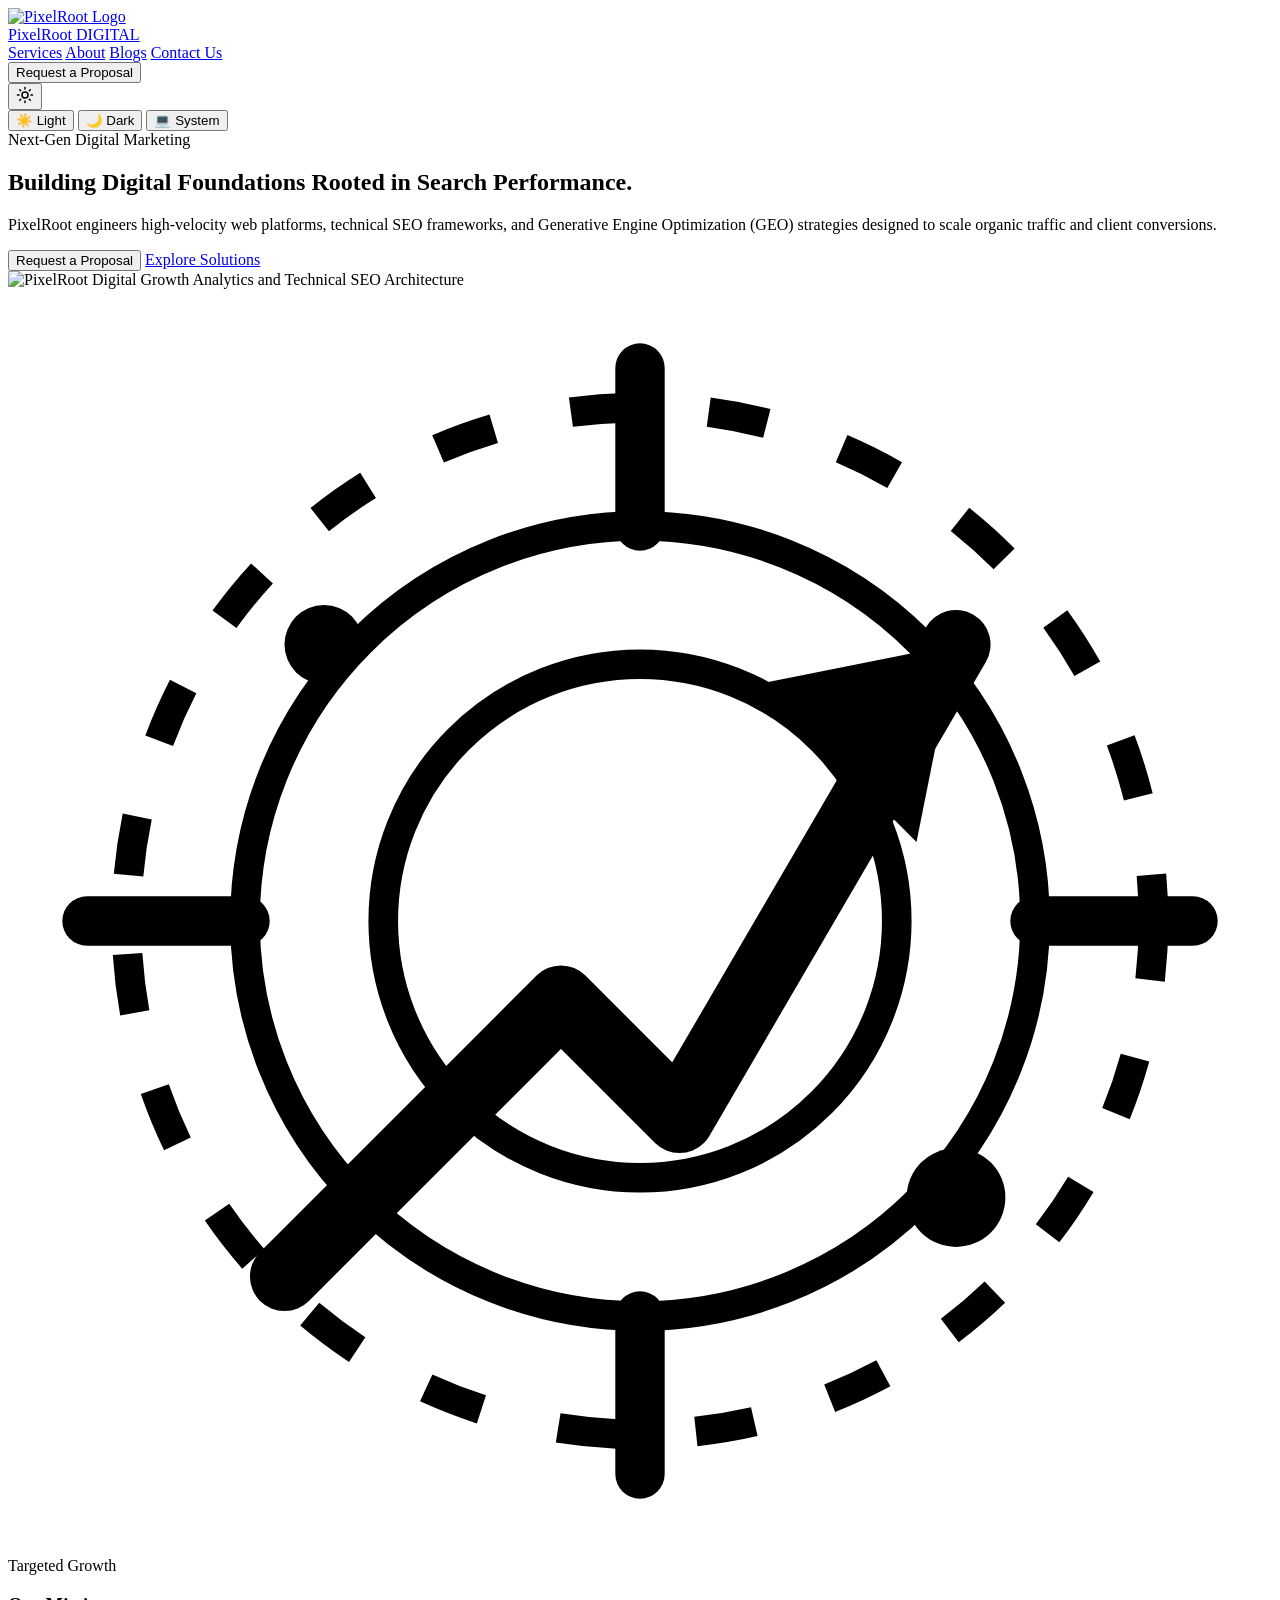
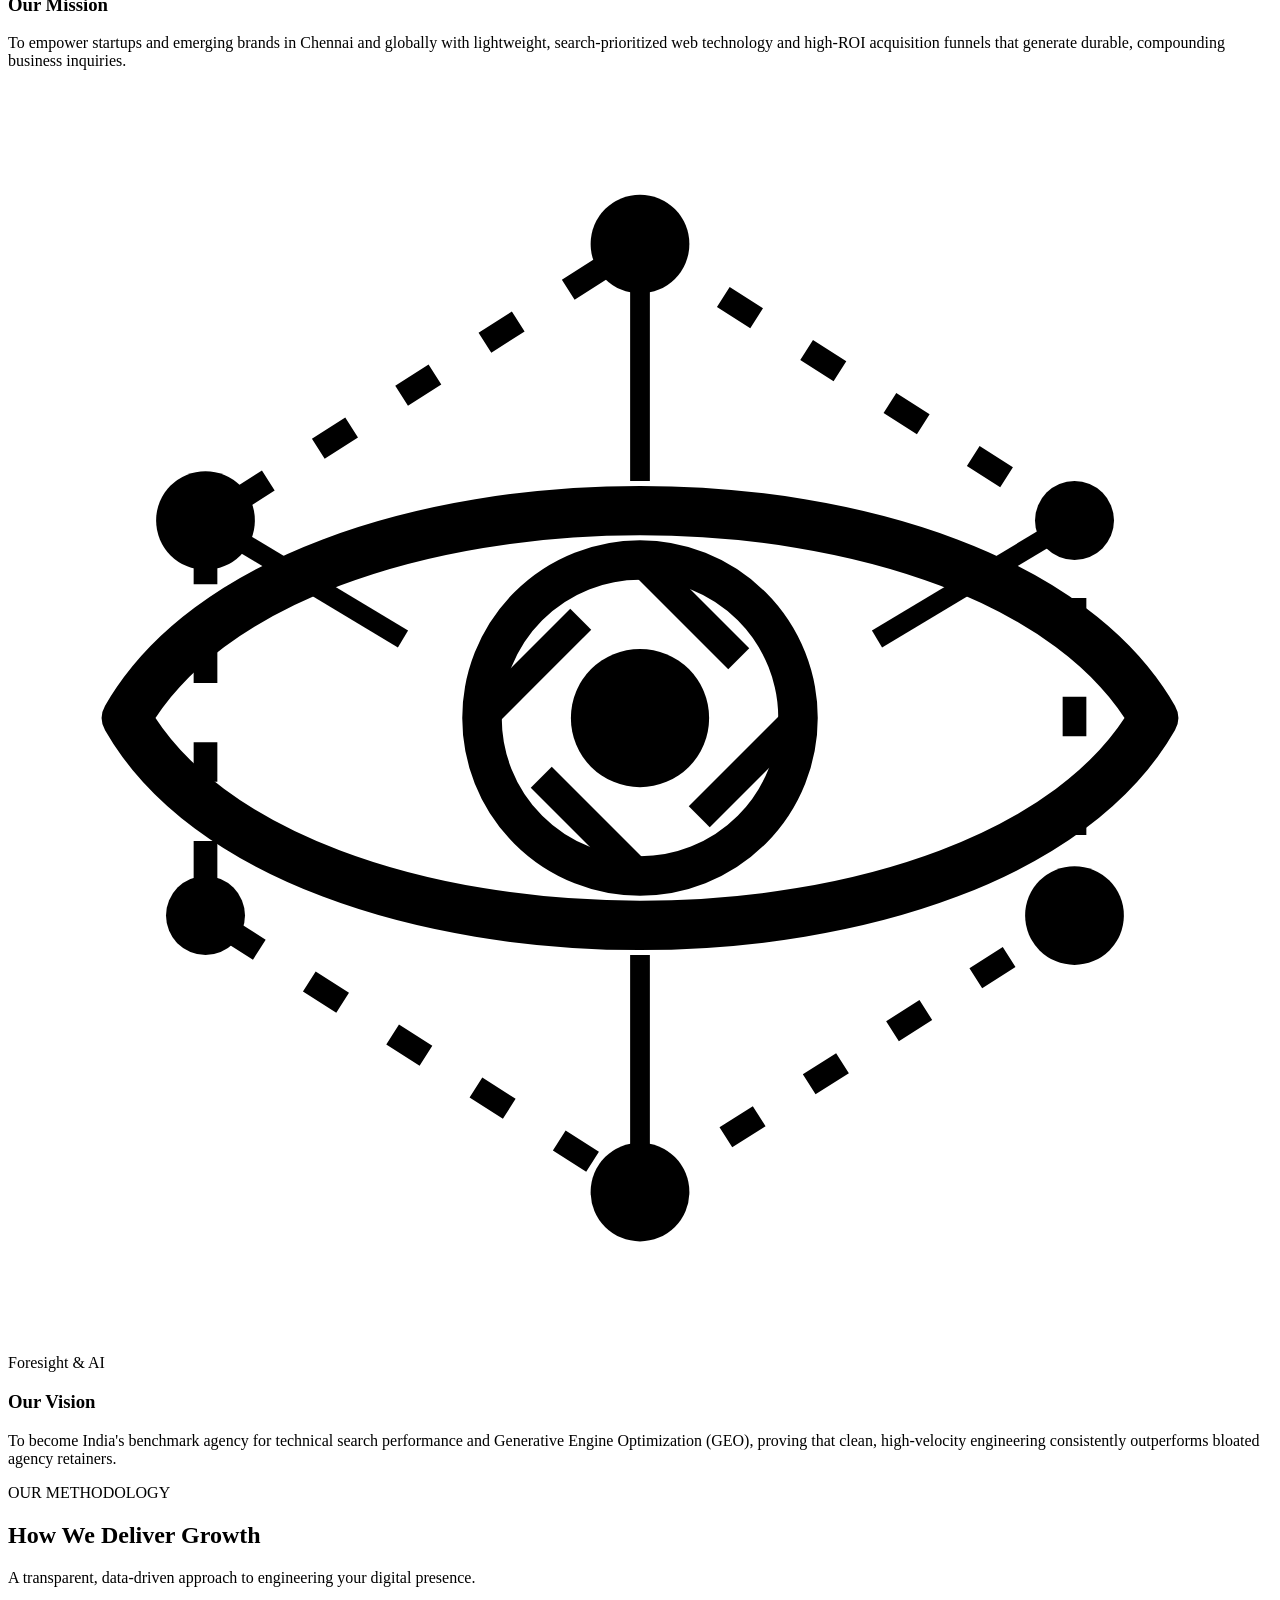
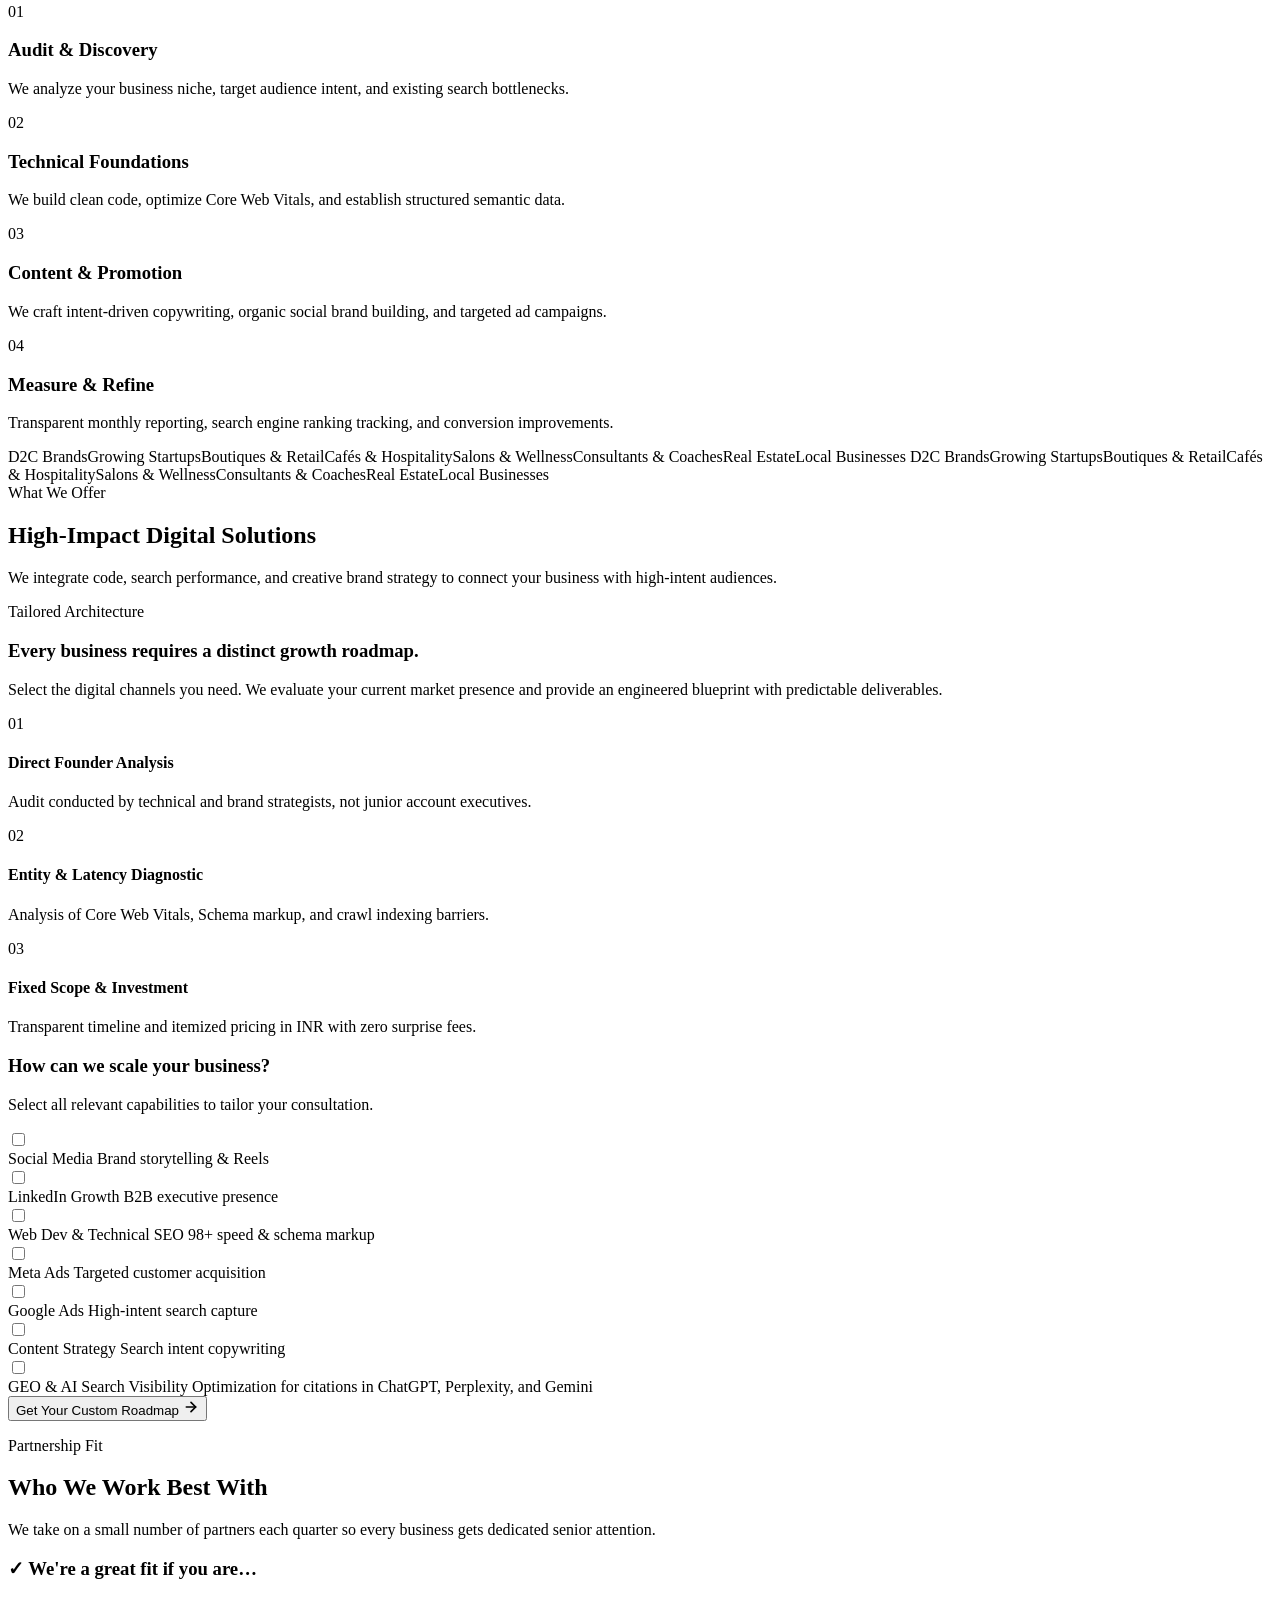
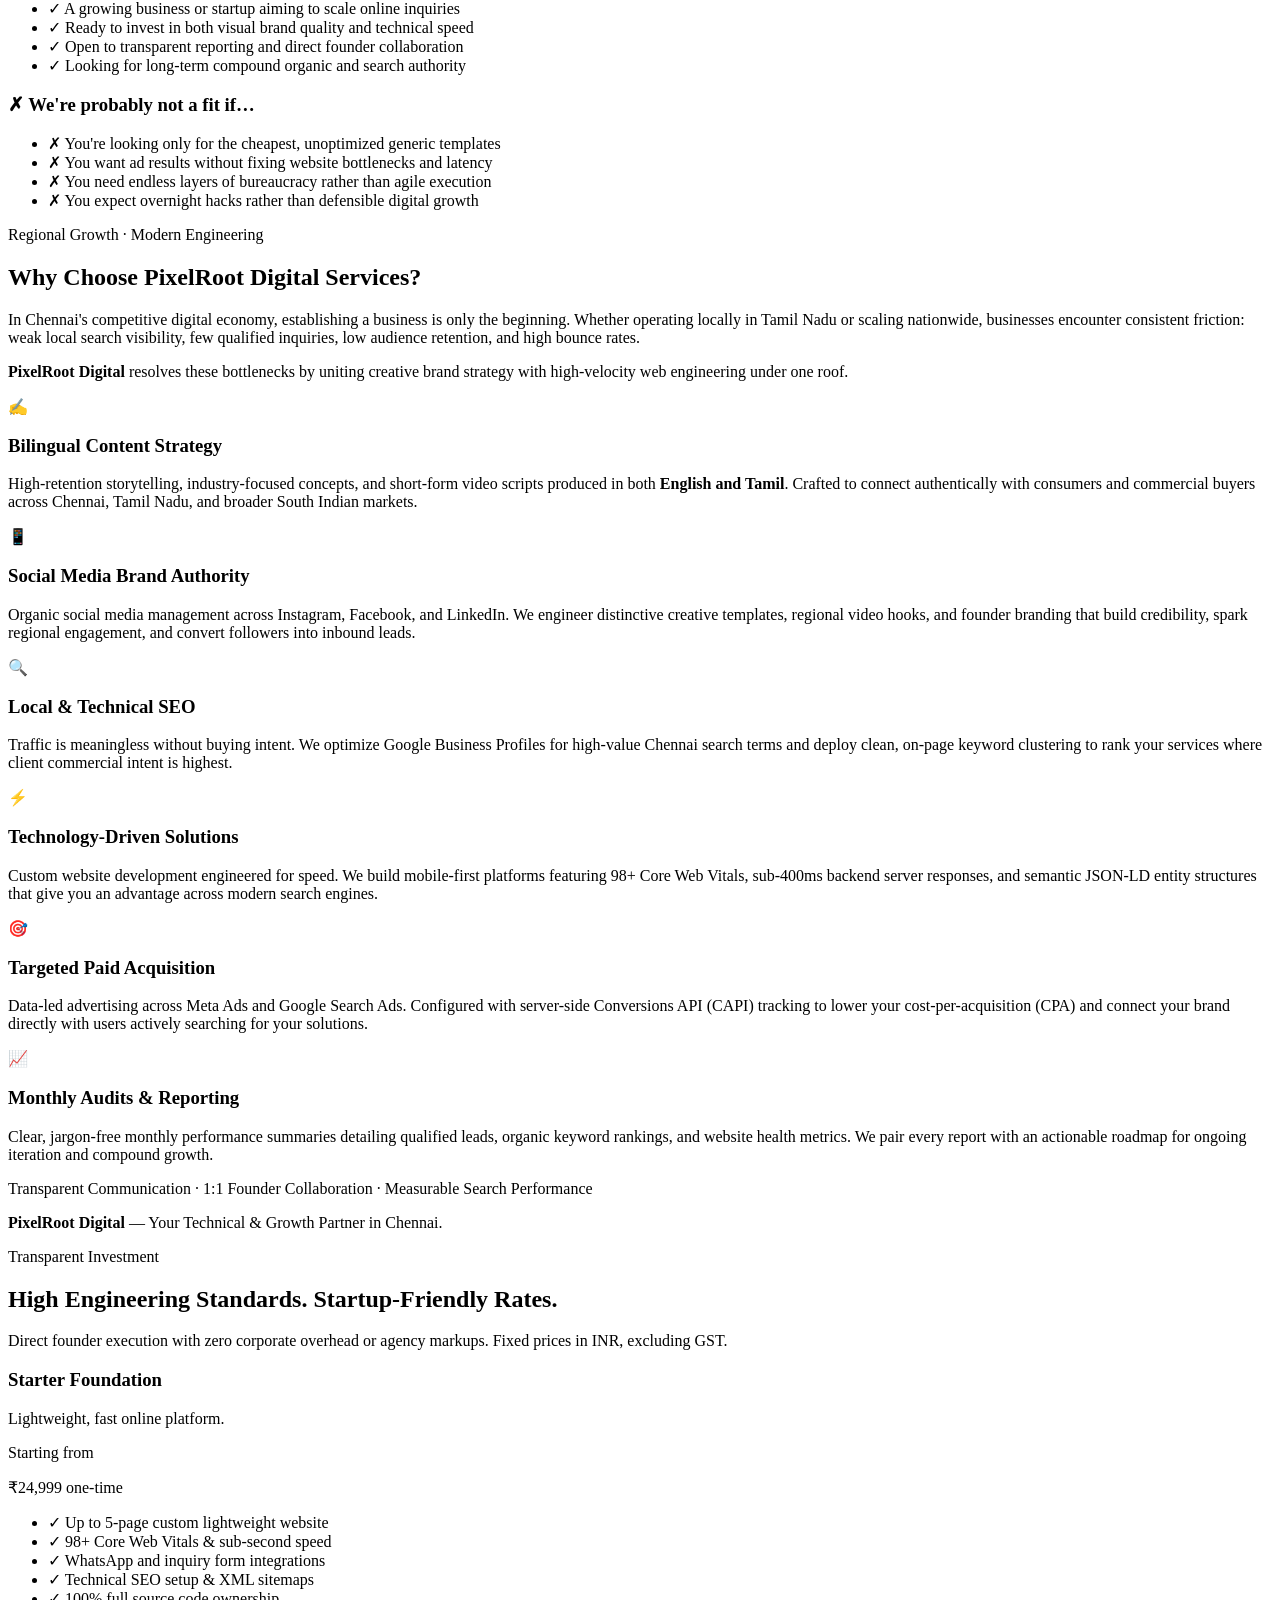
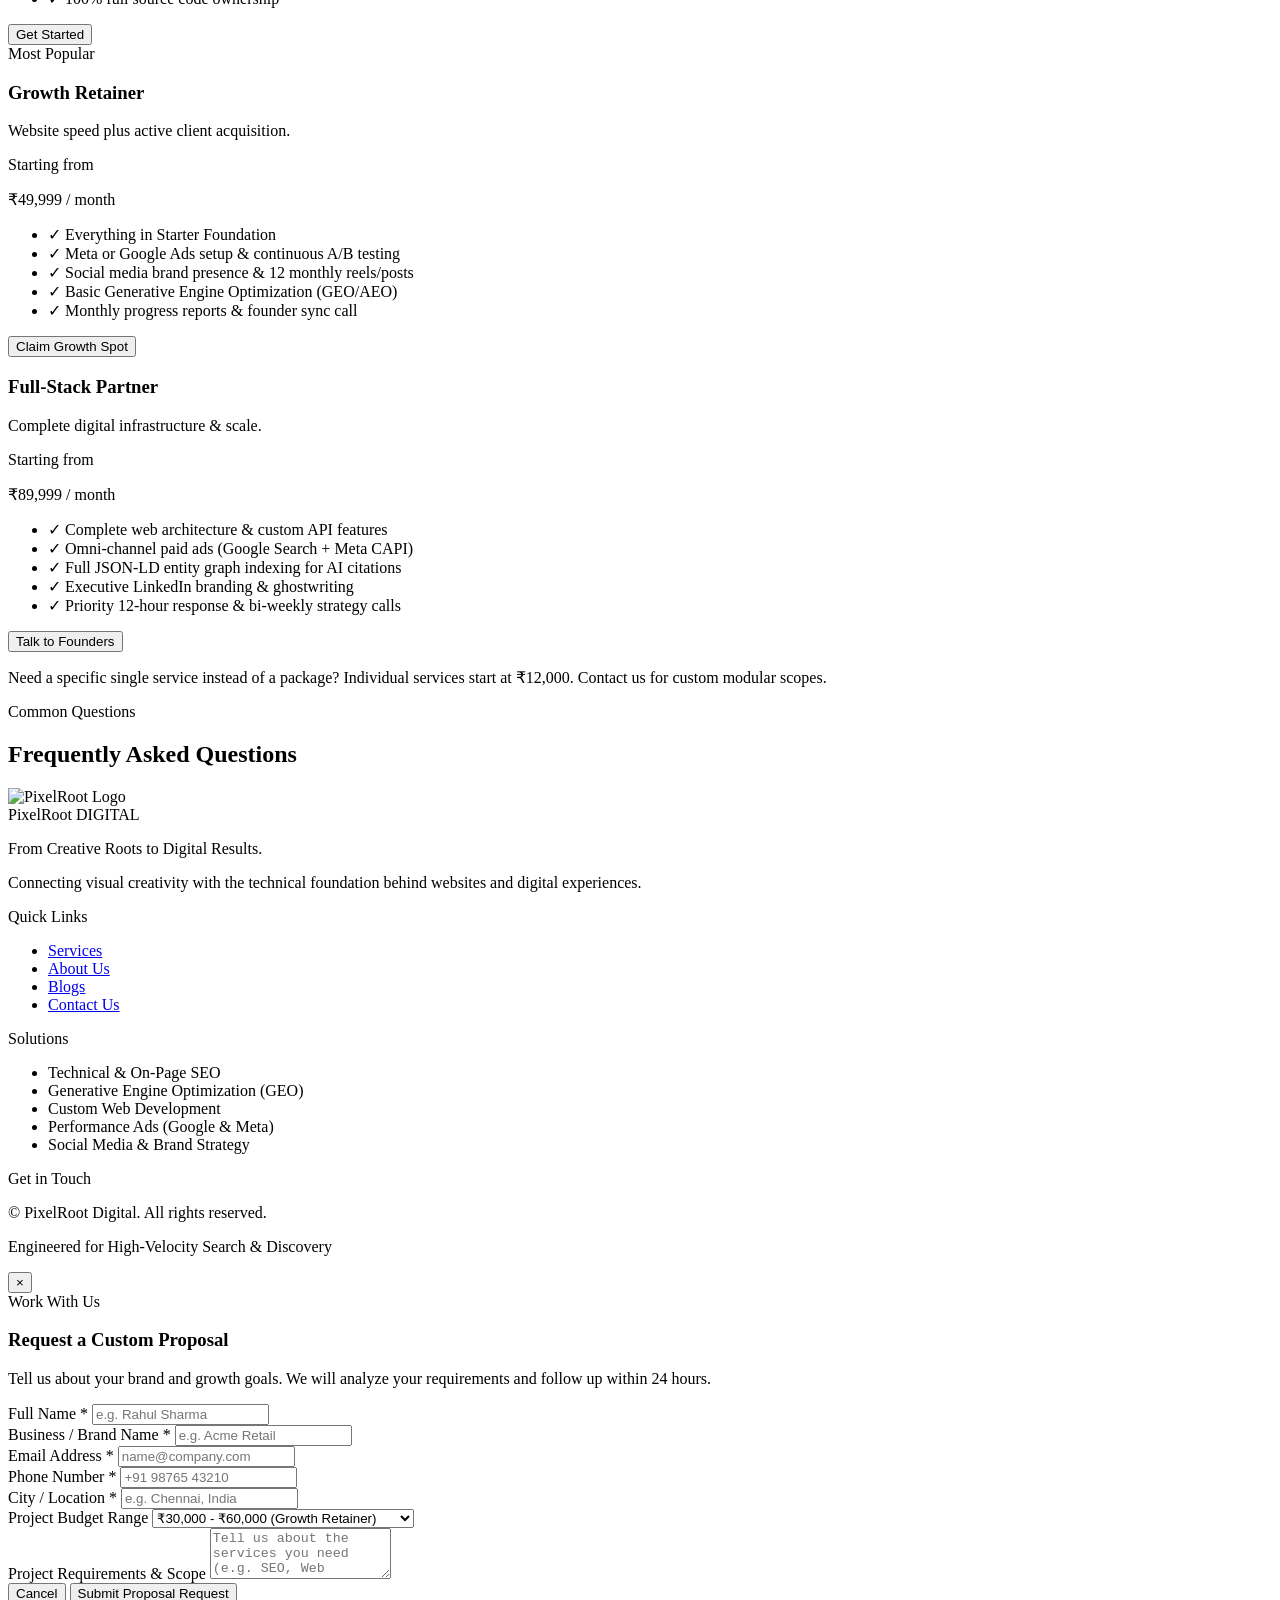
==== commit db3a2452: "Update studio and homepage content Co-authored-by: Copilot <223556219+Copilot@users.noreply.github.c" ====
--- a/frontend/index.html
+++ b/frontend/index.html
@@ -4,7 +4,7 @@
   <meta charset="UTF-8">
   <meta name="viewport" content="width=device-width, initial-scale=1">
   <title>PixelRoot Digital — High-Velocity Web Development, Technical SEO & GEO</title>
-  <meta name="description" content="PixelRoot Digital engineers high-velocity web platforms, technical SEO frameworks, and Generative Engine Optimization (GEO) strategies designed to scale organic traffic and client conversions.">
+  <meta name="description" content="Build a stronger online presence with PixelRoot Digital. Discover result-driven SEO, high-velocity web development, Google Ads, Meta Ads, and social media solutions.">
   <link rel="canonical" href="https://pixelroot.in/">
   
   <!-- Preconnect & Fonts -->
@@ -31,6 +31,12 @@
         "logo": "https://pixelroot.in/assets/images/logo.jpeg",
         "foundingDate": "2026",
         "description": "Digital growth agency providing Technical SEO, On-Page SEO, Custom Web Development, and Generative Engine Optimization (GEO).",
+        "address": {
+          "@type": "PostalAddress",
+          "addressLocality": "Chennai",
+          "addressRegion": "Tamil Nadu",
+          "addressCountry": "IN"
+        },
         "founders": [
           {
             "@type": "Person",
@@ -168,6 +174,102 @@
     </div>
   </section>
 
+  <!-- MISSION & VISION -->
+  <section class="py-12 md:py-16 px-6 sm:px-10 lg:px-16 w-full border-b border-[var(--border)]">
+    <div class="w-full max-w-[1600px] mx-auto grid grid-cols-1 lg:grid-cols-12 gap-8">
+<!-- MISSION & VISION CARDS (WITH BESPOKE HIGH-TECH ICONS) -->
+      <div class="lg:col-span-5 grid grid-cols-1 gap-6">
+        
+        <!-- MISSION CARD -->
+        <div class="p-6 sm:p-8 rounded-3xl bg-[var(--surface)]/90 backdrop-blur-xl border border-[var(--border)] border-l-4 border-l-[var(--accent)] space-y-4 hover:border-[var(--accent)] transition-all group shadow-lg shadow-[var(--accent)]/5">
+          <div class="flex items-center gap-4">
+            
+            <!-- Bespoke Mission Icon (Precision Target + Ascending Growth Vector) -->
+            <div class="w-14 h-14 rounded-2xl bg-[var(--surface-2)]/80 border border-[var(--accent)]/40 p-2.5 flex items-center justify-center shrink-0 shadow-lg shadow-[var(--accent)]/10 transition-transform duration-300 group-hover:scale-105">
+              <svg viewBox="0 0 64 64" fill="none" class="w-full h-full text-[var(--accent)]" xmlns="http://www.w3.org/2000/svg">
+                <!-- Outer Dial & Tick Ring -->
+                <circle cx="32" cy="32" r="26" stroke="currentColor" stroke-width="1.5" stroke-dasharray="3 4" class="opacity-40" />
+                <circle cx="32" cy="32" r="20" stroke="currentColor" stroke-width="1.5" class="opacity-60" />
+                <circle cx="32" cy="32" r="13" stroke="currentColor" stroke-width="1.5" class="opacity-80" />
+                
+                <!-- Target Crosshairs -->
+                <line x1="32" y1="4" x2="32" y2="12" stroke="currentColor" stroke-width="2.5" stroke-linecap="round" />
+                <line x1="32" y1="52" x2="32" y2="60" stroke="currentColor" stroke-width="2.5" stroke-linecap="round" />
+                <line x1="4" y1="32" x2="12" y2="32" stroke="currentColor" stroke-width="2.5" stroke-linecap="round" />
+                <line x1="52" y1="32" x2="60" y2="32" stroke="currentColor" stroke-width="2.5" stroke-linecap="round" />
+                
+                <!-- Radar Node Dots -->
+                <circle cx="16" cy="18" r="2" fill="currentColor" class="opacity-70" />
+                <circle cx="48" cy="46" r="2.5" fill="currentColor" />
+                
+                <!-- Bold Lightning / Ascending Vector Arrow -->
+                <path d="M14 50 L28 36 L34 42 L48 18" stroke="currentColor" stroke-width="3.5" stroke-linecap="round" stroke-linejoin="round" />
+                <polygon points="48,18 38,20 46,28" fill="currentColor" />
+              </svg>
+            </div>
+
+            <div>
+              <span class="text-[10px] font-bold uppercase tracking-widest text-[var(--accent)]">Targeted Growth</span>
+              <h3 class="serif text-xl sm:text-2xl font-bold text-[var(--text)]">Our Mission</h3>
+            </div>
+          </div>
+          
+          <p class="text-xs sm:text-sm text-[var(--muted)] leading-relaxed">
+            To empower startups and emerging brands in Chennai and globally with lightweight, search-prioritized web technology and high-ROI acquisition funnels that generate durable, compounding business inquiries.
+          </p>
+        </div>
+
+        <!-- VISION CARD -->
+        <div class="p-6 sm:p-8 rounded-3xl bg-[var(--surface)]/90 backdrop-blur-xl border border-[var(--border)] border-l-4 border-l-[var(--accent-2)] space-y-4 hover:border-[var(--accent-2)] transition-all group shadow-lg shadow-[var(--accent-2)]/5">
+          <div class="flex items-center gap-4">
+            
+            <!-- Bespoke Vision Icon (Aperture Eye + Interconnected Node Constellation) -->
+            <div class="w-14 h-14 rounded-2xl bg-[var(--surface-2)]/80 border border-[var(--accent-2)]/40 p-2.5 flex items-center justify-center shrink-0 shadow-lg shadow-[var(--accent-2)]/10 transition-transform duration-300 group-hover:scale-105">
+              <svg viewBox="0 0 64 64" fill="none" class="w-full h-full text-[var(--accent-2)]" xmlns="http://www.w3.org/2000/svg">
+                <!-- Constellation Grid Web -->
+                <path d="M32 8 L54 22 L54 42 L32 56 L10 42 L10 22 Z" stroke="currentColor" stroke-width="1.2" stroke-dasharray="2 3" class="opacity-40" />
+                <line x1="32" y1="8" x2="32" y2="20" stroke="currentColor" stroke-width="1" class="opacity-50" />
+                <line x1="54" y1="22" x2="44" y2="28" stroke="currentColor" stroke-width="1" class="opacity-50" />
+                <line x1="10" y1="22" x2="20" y2="28" stroke="currentColor" stroke-width="1" class="opacity-50" />
+                <line x1="32" y1="56" x2="32" y2="44" stroke="currentColor" stroke-width="1" class="opacity-50" />
+                
+                <!-- Network Connection Nodes -->
+                <circle cx="32" cy="8" r="2.5" fill="currentColor" />
+                <circle cx="54" cy="22" r="2" fill="currentColor" class="opacity-70" />
+                <circle cx="54" cy="42" r="2.5" fill="currentColor" />
+                <circle cx="32" cy="56" r="2.5" fill="currentColor" />
+                <circle cx="10" cy="42" r="2" fill="currentColor" class="opacity-70" />
+                <circle cx="10" cy="22" r="2.5" fill="currentColor" />
+                
+                <!-- Stylized Eye Aperture Frame -->
+                <path d="M6 32 C14 18 50 18 58 32 C50 46 14 46 6 32 Z" stroke="currentColor" stroke-width="2.5" stroke-linecap="round" stroke-linejoin="round" />
+                
+                <!-- Central Camera / Iris Aperture -->
+                <circle cx="32" cy="32" r="8" stroke="currentColor" stroke-width="2" />
+                <circle cx="32" cy="32" r="3.5" fill="currentColor" />
+                <!-- Aperture Blades -->
+                <line x1="32" y1="24" x2="37" y2="29" stroke="currentColor" stroke-width="1.5" />
+                <line x1="40" y1="32" x2="35" y2="37" stroke="currentColor" stroke-width="1.5" />
+                <line x1="32" y1="40" x2="27" y2="35" stroke="currentColor" stroke-width="1.5" />
+                <line x1="24" y1="32" x2="29" y2="27" stroke="currentColor" stroke-width="1.5" />
+              </svg>
+            </div>
+
+            <div>
+              <span class="text-[10px] font-bold uppercase tracking-widest text-[var(--accent-2)]">Foresight &amp; AI</span>
+              <h3 class="serif text-xl sm:text-2xl font-bold text-[var(--text)]">Our Vision</h3>
+            </div>
+          </div>
+
+          <p class="text-xs sm:text-sm text-[var(--muted)] leading-relaxed">
+            To become India's benchmark agency for technical search performance and Generative Engine Optimization (GEO), proving that clean, high-velocity engineering consistently outperforms bloated agency retainers.
+          </p>
+        </div>
+
+      </div>
+    </div>
+  </section>
+
   <!-- METHODOLOGY SECTION -->
   <section id="process" class="py-12 md:py-16 px-6 sm:px-10 lg:px-16 w-full border-b border-[var(--border)]">
     <div class="w-full max-w-[1600px] mx-auto space-y-10">
@@ -416,53 +518,94 @@
     </div>
   </section>
 
-  <!-- DEFENSIVE ENGINEERING BENCHMARKS (Replaced artificial stats) -->
-  <section id="why" class="py-14 md:py-20 px-6 sm:px-10 lg:px-16 w-full border-b border-[var(--border)]">
+  <!-- WHY CHOOSE PIXELROOT SECTION (SEO & AEO OPTIMIZED) -->
+  <section id="why-choose-us" class="py-12 md:py-16 px-6 sm:px-10 lg:px-16 w-full border-b border-[var(--border)]">
     <div class="max-w-6xl mx-auto space-y-10">
-      
-      <div class="text-center max-w-2xl mx-auto space-y-3">
-        <p class="eyebrow">Why PixelRoot Digital</p>
-        <div class="gold-line mx-auto"></div>
-        <h2 class="serif text-3xl md:text-4xl font-bold">Creative Roots. Technical Backbone.</h2>
-      </div>
-
-      <div class="grid md:grid-cols-3 gap-6">
-        <div class="card p-7 border border-[var(--border)]">
-          <h3 class="serif text-lg font-bold">Design &amp; Engineering Together</h3>
-          <p class="text-xs text-[var(--muted)] mt-2 leading-relaxed">Visual creativity and technical foundations live under one roof, eliminating communication gaps between design and development.</p>
-        </div>
-        <div class="card p-7 border border-[var(--border)]">
-          <h3 class="serif text-lg font-bold">Predictable, Transparent Scope</h3>
-          <p class="text-xs text-[var(--muted)] mt-2 leading-relaxed">Clear scopes in INR with defined deliverables and timelines — no hidden retainers or surprise fees.</p>
-        </div>
-        <div class="card p-7 border border-[var(--border)]">
-          <h3 class="serif text-lg font-bold">Reporting You Can Read</h3>
-          <p class="text-xs text-[var(--muted)] mt-2 leading-relaxed">Straightforward monthly summaries showing inquiries, conversions, and exactly what we're improving next.</p>
-        </div>
-      </div>
-
-      <!-- Real Engineering Benchmarks -->
-      <div class="grid grid-cols-2 md:grid-cols-4 gap-4 sm:gap-6 pt-4 text-center">
-        <div class="card p-6 border border-[var(--border)]">
-          <p class="serif text-4xl font-black text-[var(--accent)]">98+</p>
-          <p class="text-xs font-bold text-[var(--text)] mt-2">Target Performance</p>
-          <p class="text-[11px] text-[var(--muted)] mt-1">Core Web Vitals & Sub-second LCP</p>
-        </div>
-        <div class="card p-6 border border-[var(--border)]">
-          <p class="serif text-4xl font-black text-[var(--accent-2)]">100%</p>
-          <p class="text-xs font-bold text-[var(--text)] mt-2">Semantic Schema</p>
-          <p class="text-[11px] text-[var(--muted)] mt-1">JSON-LD Entity Triples for AEO/GEO</p>
-        </div>
-        <div class="card p-6 border border-[var(--border)]">
-          <p class="serif text-4xl font-black text-[var(--accent)]">&lt;400ms</p>
-          <p class="text-xs font-bold text-[var(--text)] mt-2">Backend Latency</p>
-          <p class="text-[11px] text-[var(--muted)] mt-1">Async High-Concurrency Endpoints</p>
-        </div>
-        <div class="card p-6 border border-[var(--border)]">
-          <p class="serif text-4xl font-black text-[var(--accent-2)]">1:1</p>
-          <p class="text-xs font-bold text-[var(--text)] mt-2">Founder Execution</p>
-          <p class="text-[11px] text-[var(--muted)] mt-1">Direct Technical & Creative Lead Access</p>
-        </div>
+
+      <!-- Section Header -->
+      <div class="text-center max-w-3xl mx-auto space-y-3">
+        <div class="inline-flex items-center gap-2 px-3 py-1 rounded-full bg-[var(--surface-2)] border border-[var(--border)]">
+          <span class="w-1.5 h-1.5 rounded-full bg-[var(--accent)] animate-pulse"></span>
+          <span class="text-[11px] font-bold tracking-widest uppercase text-[var(--accent)]">Regional Growth · Modern Engineering</span>
+        </div>
+        <h2 class="serif text-3xl sm:text-4xl md:text-5xl font-black tracking-tight text-[var(--text)]">
+          Why Choose PixelRoot Digital Services?
+        </h2>
+        <p class="text-sm md:text-base text-[var(--muted)] leading-relaxed">
+          In Chennai's competitive digital economy, establishing a business is only the beginning. Whether operating locally in Tamil Nadu or scaling nationwide, businesses encounter consistent friction: weak local search visibility, few qualified inquiries, low audience retention, and high bounce rates.
+        </p>
+        <p class="text-sm md:text-base font-medium text-[var(--text)] leading-relaxed">
+          <strong>PixelRoot Digital</strong> resolves these bottlenecks by uniting creative brand strategy with high-velocity web engineering under one roof.
+        </p>
+      </div>
+
+      <!-- 6 Core Differentiator Cards (Clean Semantic Grid for Search & AI Crawlers) -->
+      <div class="grid grid-cols-1 md:grid-cols-2 lg:grid-cols-3 gap-6">
+
+        <!-- 1. Bilingual Content Strategy -->
+        <div class="p-7 rounded-3xl bg-[var(--surface)] border border-[var(--border)] hover:border-[var(--accent)] transition-all space-y-3 shadow-sm">
+          <span class="text-2xl">✍️</span>
+          <h3 class="serif text-lg font-bold text-[var(--text)]">Bilingual Content Strategy</h3>
+          <p class="text-xs sm:text-sm text-[var(--muted)] leading-relaxed">
+            High-retention storytelling, industry-focused concepts, and short-form video scripts produced in both <strong>English and Tamil</strong>. Crafted to connect authentically with consumers and commercial buyers across Chennai, Tamil Nadu, and broader South Indian markets.
+          </p>
+        </div>
+
+        <!-- 2. Social Media Brand Authority -->
+        <div class="p-7 rounded-3xl bg-[var(--surface)] border border-[var(--border)] hover:border-[var(--accent-2)] transition-all space-y-3 shadow-sm">
+          <span class="text-2xl">📱</span>
+          <h3 class="serif text-lg font-bold text-[var(--text)]">Social Media Brand Authority</h3>
+          <p class="text-xs sm:text-sm text-[var(--muted)] leading-relaxed">
+            Organic social media management across Instagram, Facebook, and LinkedIn. We engineer distinctive creative templates, regional video hooks, and founder branding that build credibility, spark regional engagement, and convert followers into inbound leads.
+          </p>
+        </div>
+
+        <!-- 3. Local & Technical SEO -->
+        <div class="p-7 rounded-3xl bg-[var(--surface)] border border-[var(--border)] hover:border-[var(--accent)] transition-all space-y-3 shadow-sm">
+          <span class="text-2xl">🔍</span>
+          <h3 class="serif text-lg font-bold text-[var(--text)]">Local &amp; Technical SEO</h3>
+          <p class="text-xs sm:text-sm text-[var(--muted)] leading-relaxed">
+            Traffic is meaningless without buying intent. We optimize Google Business Profiles for high-value Chennai search terms and deploy clean, on-page keyword clustering to rank your services where client commercial intent is highest.
+          </p>
+        </div>
+
+        <!-- 4. Sub-Second Web Architecture -->
+        <div class="p-7 rounded-3xl bg-[var(--surface)] border border-[var(--border)] hover:border-[var(--accent-2)] transition-all space-y-3 shadow-sm">
+          <span class="text-2xl">⚡</span>
+          <h3 class="serif text-lg font-bold text-[var(--text)]">Technology-Driven Solutions</h3>
+          <p class="text-xs sm:text-sm text-[var(--muted)] leading-relaxed">
+            Custom website development engineered for speed. We build mobile-first platforms featuring 98+ Core Web Vitals, sub-400ms backend server responses, and semantic JSON-LD entity structures that give you an advantage across modern search engines.
+          </p>
+        </div>
+
+        <!-- 5. High-ROI Performance Advertising -->
+        <div class="p-7 rounded-3xl bg-[var(--surface)] border border-[var(--border)] hover:border-[var(--accent)] transition-all space-y-3 shadow-sm">
+          <span class="text-2xl">🎯</span>
+          <h3 class="serif text-lg font-bold text-[var(--text)]">Targeted Paid Acquisition</h3>
+          <p class="text-xs sm:text-sm text-[var(--muted)] leading-relaxed">
+            Data-led advertising across Meta Ads and Google Search Ads. Configured with server-side Conversions API (CAPI) tracking to lower your cost-per-acquisition (CPA) and connect your brand directly with users actively searching for your solutions.
+          </p>
+        </div>
+
+        <!-- 6. Transparent Audits & Reporting -->
+        <div class="p-7 rounded-3xl bg-[var(--surface)] border border-[var(--border)] hover:border-[var(--accent-2)] transition-all space-y-3 shadow-sm">
+          <span class="text-2xl">📈</span>
+          <h3 class="serif text-lg font-bold text-[var(--text)]">Monthly Audits &amp; Reporting</h3>
+          <p class="text-xs sm:text-sm text-[var(--muted)] leading-relaxed">
+            Clear, jargon-free monthly performance summaries detailing qualified leads, organic keyword rankings, and website health metrics. We pair every report with an actionable roadmap for ongoing iteration and compound growth.
+          </p>
+        </div>
+
+      </div>
+
+      <!-- Bottom Mission Statement / Value Anchor -->
+      <div class="p-6 rounded-2xl bg-[var(--surface)] border border-[var(--border)] text-center space-y-2">
+        <p class="text-xs sm:text-sm font-semibold text-[var(--text)]">
+          Transparent Communication · 1:1 Founder Collaboration · Measurable Search Performance
+        </p>
+        <p class="text-xs text-[var(--muted)]">
+          <strong>PixelRoot Digital</strong> — Your Technical &amp; Growth Partner in Chennai.
+        </p>
       </div>
 
     </div>
